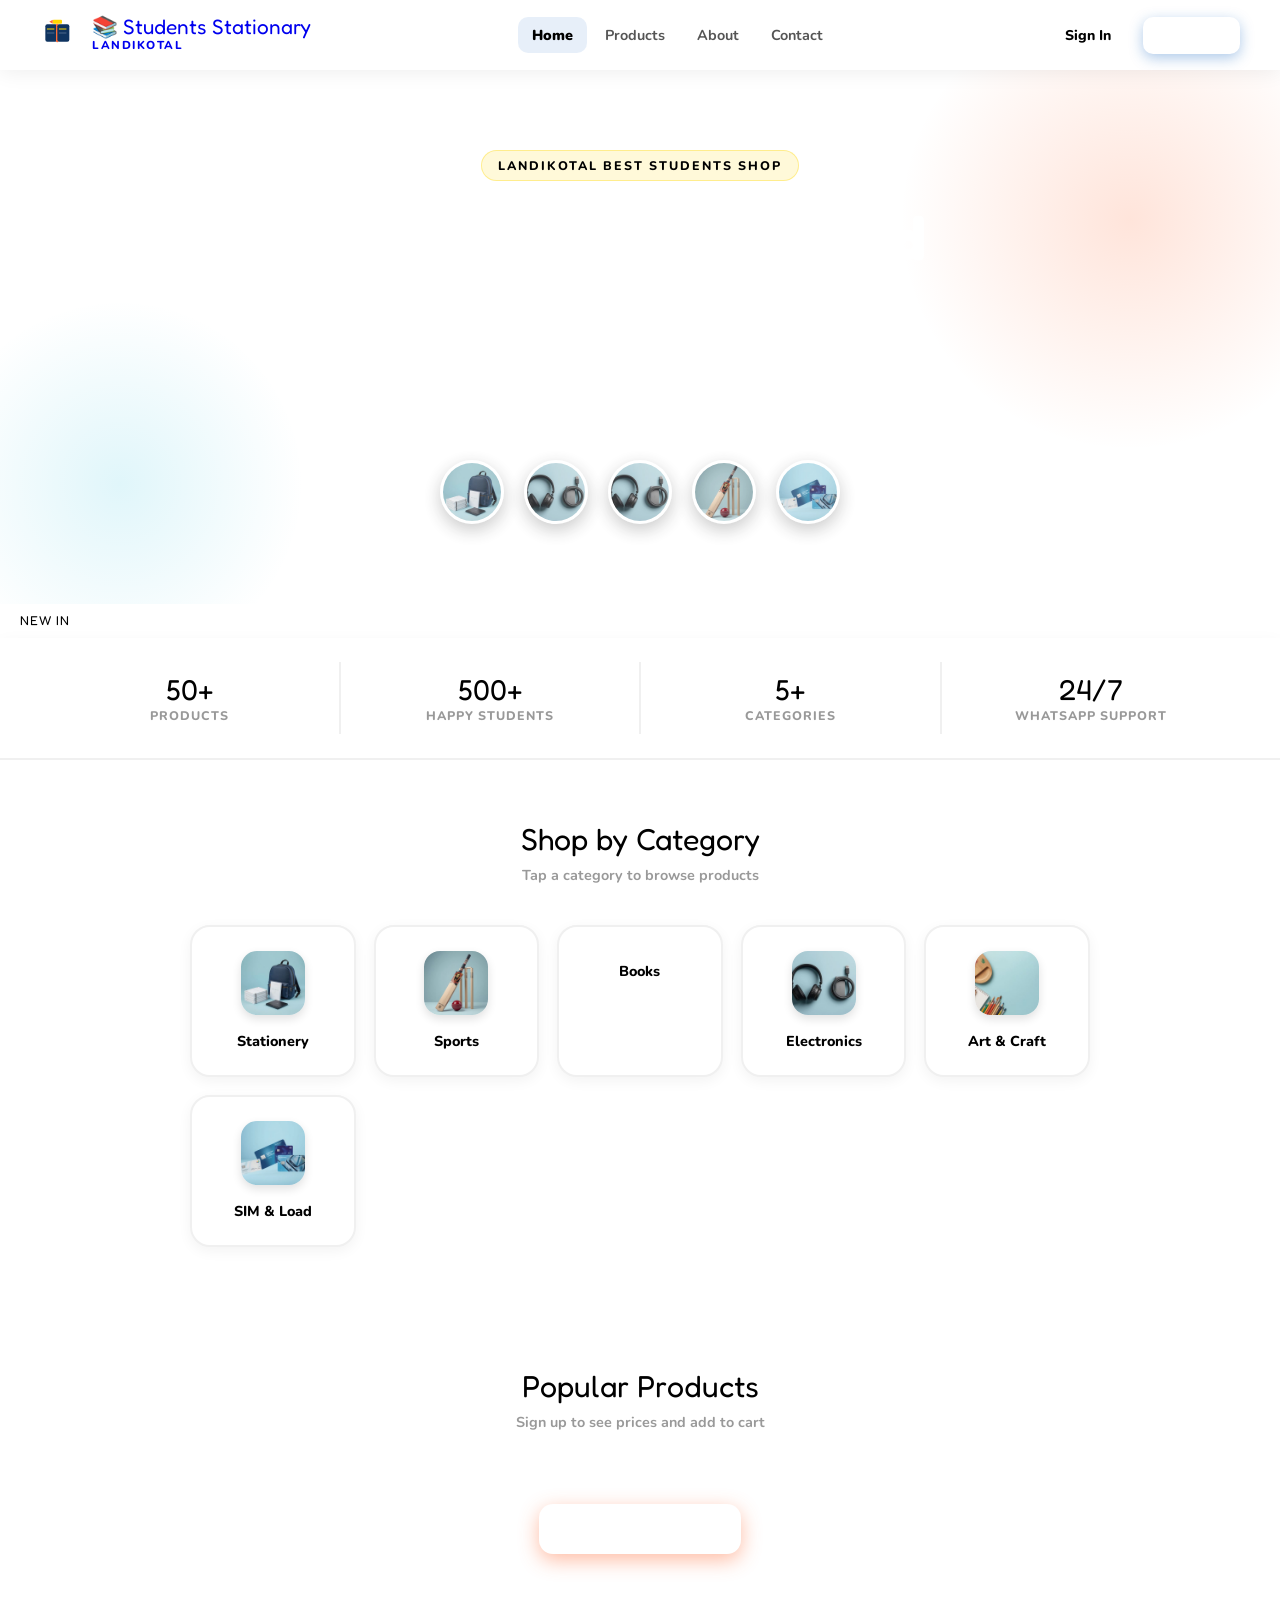
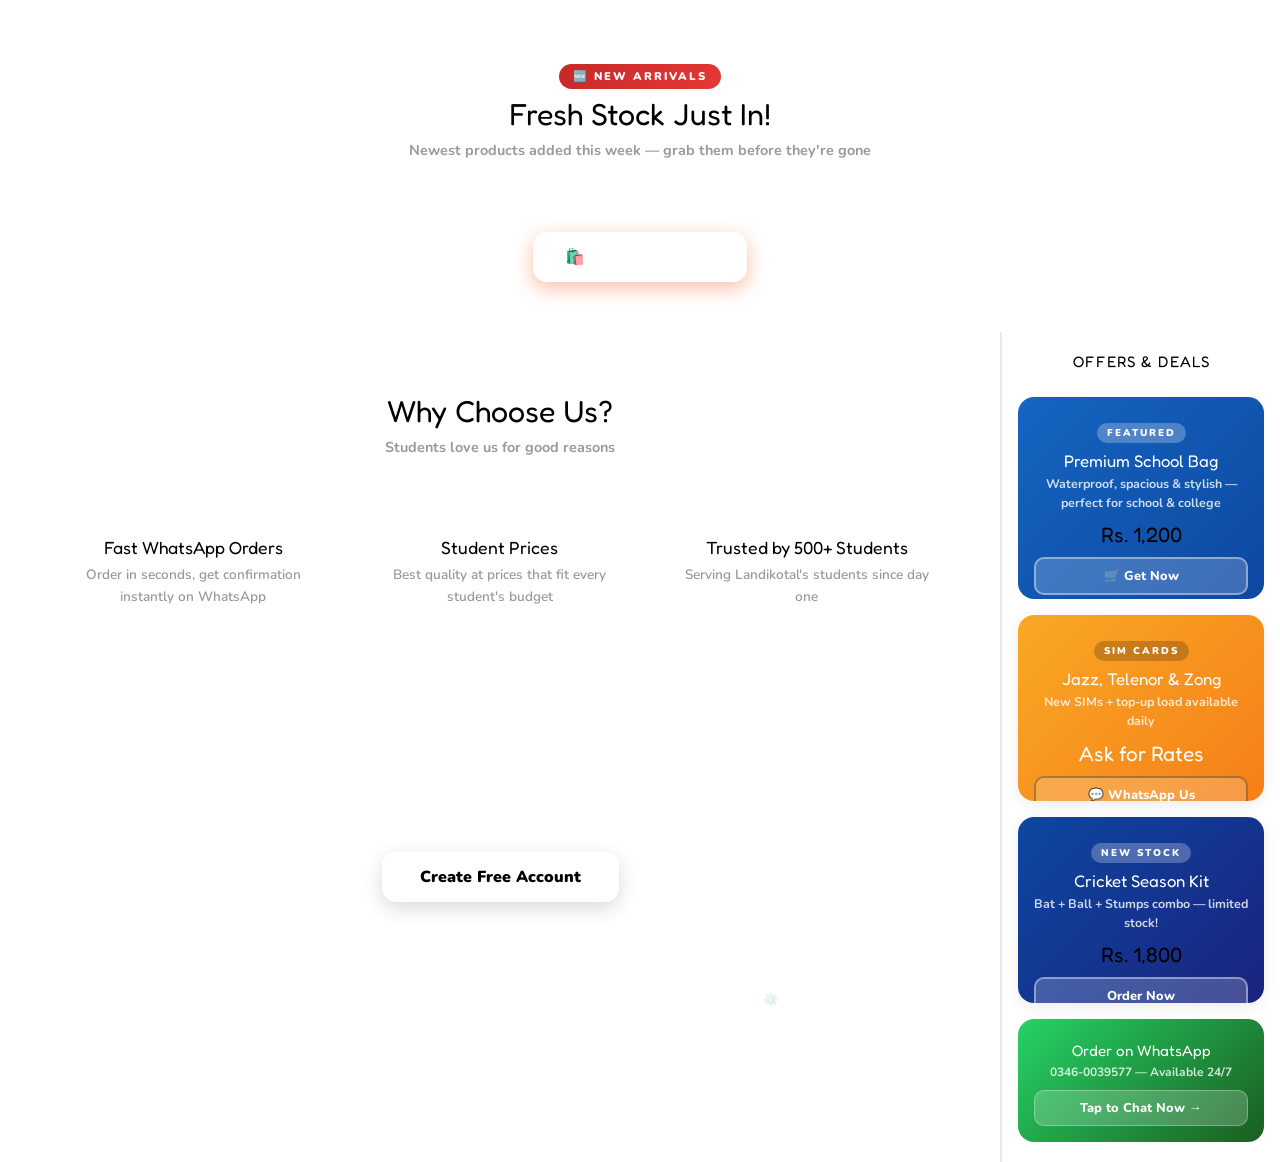
==== index.html @ 64345b77 "Rename students  stationery shop.html to index.html" ====
<!DOCTYPE html>
<html lang="en">
<head>
<meta charset="UTF-8">
<meta name="viewport" content="width=device-width, initial-scale=1.0">
<title>Students Stationary Shop – Panel</title>
<link href="https://fonts.googleapis.com/css2?family=Fredoka+One&family=Nunito:wght@400;600;700;800;900&display=swap" rel="stylesheet">
<link rel="stylesheet" href="style.css">
</head>
     <script src="script.js"></script>
<body>

<!-- ══════════════════════════════════════
     LANDING PAGE (multi-page)
══════════════════════════════════════ -->
<div class="landing-page active" id="landingPage">

  <!-- ── Shared Navbar ── -->
  <nav class="landing-nav">
    <a class="nav-logo" href="#" onclick="showLandingPage('lp-home')">
      <svg viewBox="0 0 60 60" width="40" height="40" xmlns="http://www.w3.org/2000/svg">
        <rect x="8" y="14" width="18" height="26" rx="3" fill="#0F3460"/>
        <rect x="24" y="13" width="4" height="28" rx="2" fill="#FF6B35"/>
        <rect x="26" y="14" width="18" height="26" rx="3" fill="#0F3460"/>
        <line x1="11" y1="21" x2="21" y2="21" stroke="#FFD700" stroke-width="1.5" stroke-linecap="round"/>
        <line x1="11" y1="27" x2="21" y2="27" stroke="rgba(255,255,255,0.4)" stroke-width="1" stroke-linecap="round"/>
        <line x1="29" y1="21" x2="39" y2="21" stroke="#FFD700" stroke-width="1.5" stroke-linecap="round"/>
        <line x1="29" y1="27" x2="39" y2="27" stroke="rgba(255,255,255,0.4)" stroke-width="1" stroke-linecap="round"/>
        <rect x="19" y="7" width="14" height="6" rx="1.5" fill="#FFD700"/>
        <polygon points="19,7 19,13 14,10" fill="#FF6B35"/>
      </svg>
      <div>
        <div class="logo-text">📚 Students Stationary</div>
        <div class="logo-sub">Landikotal</div>
      </div>
    </a>

    <!-- Hamburger (mobile) -->
    <button class="lp-hamburger" id="lpHamburger" onclick="toggleLpMenu()" aria-label="Menu">
      <span></span><span></span><span></span>
    </button>

    <div class="lp-nav-center" id="lpNavCenter">
      <button class="lp-nav-link active" id="lnk-lp-home"    onclick="showLandingPage('lp-home')"> Home</button>
      <button class="lp-nav-link"         id="lnk-lp-shop"    onclick="showLandingPage('lp-shop')"> Products</button>
      <button class="lp-nav-link"         id="lnk-lp-about"   onclick="showLandingPage('lp-about')"> About</button>
      <button class="lp-nav-link"         id="lnk-lp-contact" onclick="showLandingPage('lp-contact')"> Contact</button>
    </div>

    <div class="landing-nav-right">
      <button class="nav-btn-login"  onclick="openAuthModal('login')"> Sign In</button>
      <button class="nav-btn-signup" onclick="openAuthModal('register')"> Sign Up</button>
    </div>
  </nav>

  <!-- ══════════════════════════════
       PAGE: HOME
  ══════════════════════════════ -->
  <div class="lp-page active" id="lp-home">

    <!-- Hero -->
    <section class="hero">
      <div class="hero-badge"> Landikotal Best Students Shop</div>
      <h1>Everything You Need<br>for <span>School & College</span></h1>
      <p>From stationery to electronics, sports gear to SIM cards — get it all via WhatsApp. Quality products at student-friendly prices!</p>
      <div class="hero-emojis">
        <span><img class="hero-cat-img" src="[data-uri]" alt="Stationery"></span><span><img class="hero-cat-img" src="[data-uri]" alt="Electronics"></span><span><img class="hero-cat-img" src="[data-uri]" alt="Electronics"></span><span><img class="hero-cat-img" src="[data-uri]" alt="Sports"></span><span><img class="hero-cat-img" src="[data-uri]" alt="SIM & Load"></span>
      </div>
    </section>

    <!-- New Arrivals Ticker -->
    <div class="new-arrivals-strip">
      <div class="na-label"> NEW IN</div>
      <div class="na-ticker" id="naTicker">
        <span> <strong>School Bag — Premium</strong> &nbsp;★ Just Arrived!</span>
        <span> <strong>JBL-Style Handsfree</strong> &nbsp;★ Hot Deal!</span>
        <span> <strong>Geometry Box Set</strong> &nbsp;★ Back to School!</span>
        <span> <strong>Fast Charger 33W</strong> &nbsp;★ Limited Stock!</span>
        <span> <strong>Cricket Kit Bundle</strong> &nbsp;★ New Season!</span>
        <span> <strong>Notebook Pack (12)</strong> &nbsp;★ Special Price!</span>
        <!-- duplicate for seamless loop -->
        <span> <strong>School Bag — Premium</strong> &nbsp;★ Just Arrived!</span>
        <span> <strong>JBL-Style Handsfree</strong> &nbsp;★ Hot Deal!</span>
        <span> <strong>Geometry Box Set</strong> &nbsp;★ Back to School!</span>
        <span> <strong>Fast Charger 33W</strong> &nbsp;★ Limited Stock!</span>
        <span> <strong>Cricket Kit Bundle</strong> &nbsp;★ New Season!</span>
        <span> <strong>Notebook Pack (12)</strong> &nbsp;★ Special Price!</span>
      </div>
    </div>

    <!-- Stats Strip -->
    <div class="stats-strip">
      <div class="strip-item"><div class="strip-num">50+</div><div class="strip-label">Products</div></div>
      <div class="strip-item"><div class="strip-num">500+</div><div class="strip-label">Happy Students</div></div>
      <div class="strip-item"><div class="strip-num">5+</div><div class="strip-label">Categories</div></div>
      <div class="strip-item"><div class="strip-num">24/7</div><div class="strip-label">WhatsApp Support</div></div>
    </div>

    <!-- Categories -->
    <section class="landing-section" style="background:white;">
      <div class="landing-section-title"> Shop by Category</div>
      <div class="landing-section-sub">Tap a category to browse products</div>
      <div class="cat-grid">
        <div class="cat-card" onclick="showLandingPage('lp-shop')"><img class="cat-img" src="[data-uri]" alt="Stationery"><div class="cat-name">Stationery</div></div>
        <div class="cat-card" onclick="showLandingPage('lp-shop')"><img class="cat-img" src="[data-uri]" alt="Sports"><div class="cat-name">Sports</div></div>
        <div class="cat-card" onclick="showLandingPage('lp-shop')"><div class="cat-emoji"></div><div class="cat-name">Books</div></div>
        <div class="cat-card" onclick="showLandingPage('lp-shop')"><img class="cat-img" src="[data-uri]" alt="Electronics"><div class="cat-name">Electronics</div></div>
        <div class="cat-card" onclick="showLandingPage('lp-shop')"><img class="cat-img" src="[data-uri]" alt="Art & Craft"><div class="cat-name">Art & Craft</div></div>
        <div class="cat-card" onclick="showLandingPage('lp-shop')"><img class="cat-img" src="[data-uri]" alt="SIM & Load"><div class="cat-name">SIM & Load</div></div>
      </div>
    </section>

    <!-- Featured Products Preview -->
    <section class="featured-section" style="padding-top:60px;">
      <div class="landing-section-title"> Popular Products</div>
      <div class="landing-section-sub">Sign up to see prices and add to cart</div>
      <div class="landing-product-grid" id="landingFeatured"></div>
      <div style="text-align:center;margin-top:32px;">
        <button class="hero-btn-primary" onclick="showLandingPage('lp-shop')"> View All Products</button>
      </div>
    </section>

    <!-- NEW PRODUCTS SECTION -->
    <section class="landing-section" style="background:var(--light);padding-top:50px;padding-bottom:50px;">
      <div style="display:flex;align-items:center;justify-content:center;gap:14px;margin-bottom:6px;">
        <div style="background:linear-gradient(135deg,#C62828,#E53935);color:white;font-size:0.7rem;font-weight:900;padding:5px 14px;border-radius:50px;letter-spacing:2px;text-transform:uppercase;">🆕 NEW ARRIVALS</div>
      </div>
      <div class="landing-section-title">Fresh Stock Just In! </div>
      <div class="landing-section-sub">Newest products added this week — grab them before they're gone</div>
      <div class="landing-product-grid" id="newArrivalsGrid" style="max-width:960px;margin:0 auto;"></div>
      <div style="text-align:center;margin-top:32px;">
        <button class="hero-btn-primary" style="background:linear-gradient(135deg,var(--royal),#0D47A1);" onclick="showLandingPage('lp-shop')">🛍️ See All Products</button>
      </div>
    </section>

    <!-- Why Us -->
    <div class="home-layout">
      <div class="home-main">
    <section class="landing-section" style="background:white;">
      <div class="landing-section-title"> Why Choose Us?</div>
      <div class="landing-section-sub">Students love us for good reasons</div>
      <div style="display:grid;grid-template-columns:repeat(auto-fit,minmax(220px,1fr));gap:20px;max-width:900px;margin:0 auto;">
        <div class="why-card"><div class="why-icon"></div><div class="why-title">Fast WhatsApp Orders</div><div class="why-text">Order in seconds, get confirmation instantly on WhatsApp</div></div>
        <div class="why-card"><div class="why-icon"></div><div class="why-title">Student Prices</div><div class="why-text">Best quality at prices that fit every student's budget</div></div>
        <div class="why-card"><div class="why-icon"></div><div class="why-title">Trusted by 500+ Students</div><div class="why-text">Serving Landikotal's students since day one</div></div>
      </div>
    </section>

    <!-- CTA -->
    <div class="cta-banner">
      <h2>Ready to Start Shopping? </h2>
      <p>Create your free account and browse hundreds of student essentials</p>
      <button class="cta-btn" onclick="openAuthModal('register')"> Create Free Account</button>
    </div>

    <!-- Footer -->
    <footer class="landing-footer">
      <strong> Students Stationary Shop</strong> — Landikotal &nbsp;|&nbsp;
      <a href="https://wa.me/923460039577" target="_blank" style="color:var(--teal);text-decoration:none;"> 0346-0039577</a> &nbsp;|&nbsp;
      © 2025 All Rights Reserved &nbsp;|&nbsp;
      <a onclick="showAdminLogin()" style="color:rgba(255,255,255,0.18);font-size:0.78rem;cursor:pointer;text-decoration:none;" title="Admin Portal">⚙️ Admin</a>
    </footer>
      </div><!-- /home-main -->

      <!-- ══ ADVERTISEMENT SIDEBAR ══ -->
      <aside class="ad-sidebar">
        <div class="ad-sidebar-title"> Offers & Deals</div>

        <!-- Sliding Ad Banner -->
        <div class="ad-slider" id="adSlider">
          <div class="ad-slides" id="adSlides">
            <div class="ad-slide">
              <div class="ad-card-inner" style="background:linear-gradient(135deg,#1565C0,#0D47A1);">
                <div class="ad-emoji"></div>
                <div class="ad-tag"> Featured</div>
                <div class="ad-title">Premium School Bag</div>
                <div class="ad-desc">Waterproof, spacious & stylish — perfect for school & college</div>
                <div class="ad-price">Rs. 1,200</div>
                <button class="ad-btn" onclick="openAuthModal('register')">🛒 Get Now</button>
              </div>
            </div>
            <div class="ad-slide">
              <div class="ad-card-inner" style="background:linear-gradient(135deg,#00897B,#004D40);">
                <div class="ad-emoji"></div>
                <div class="ad-tag"> Hot Deal</div>
                <div class="ad-title">Bass Handsfree</div>
                <div class="ad-desc">Crystal clear audio with deep bass — for calls, music & classes</div>
                <div class="ad-price">Rs. 450</div>
                <button class="ad-btn" onclick="openAuthModal('register')">🛒 Get Now</button>
              </div>
            </div>
            <div class="ad-slide">
              <div class="ad-card-inner" style="background:linear-gradient(135deg,#C62828,#8B1A1A);">
                <div class="ad-emoji"></div>
                <div class="ad-tag"> Flash Sale</div>
                <div class="ad-title">Fast Charger 33W</div>
                <div class="ad-desc">Charge your phone from 0 to 70% in just 30 minutes!</div>
                <div class="ad-price">Rs. 350</div>
                <button class="ad-btn" onclick="openAuthModal('register')">🛒 Get Now</button>
              </div>
            </div>
            <div class="ad-slide">
              <div class="ad-card-inner" style="background:linear-gradient(135deg,#6A1B9A,#4A148C);">
                <div class="ad-emoji"></div>
                <div class="ad-tag"> Back to School</div>
                <div class="ad-title">Notebook Bundle</div>
                <div class="ad-desc">Pack of 12 premium ruled notebooks — best value in Landikotal</div>
                <div class="ad-price">Rs. 280</div>
                <button class="ad-btn" onclick="openAuthModal('register')">🛒 Get Now</button>
              </div>
            </div>
          </div>
          <div class="ad-dots" id="adDots">
            <button class="ad-dot active" onclick="goAdSlide(0)"></button>
            <button class="ad-dot" onclick="goAdSlide(1)"></button>
            <button class="ad-dot" onclick="goAdSlide(2)"></button>
            <button class="ad-dot" onclick="goAdSlide(3)"></button>
          </div>
        </div>

        <!-- Static Mini Ads -->
        <div class="ad-card" onclick="openAuthModal('register')" style="background:linear-gradient(135deg,#F9A825,#F57F17);border-radius:16px;">
          <div class="ad-card-inner">
            <div class="ad-emoji"></div>
            <div class="ad-tag" style="background:rgba(0,0,0,0.2);">SIM CARDS</div>
            <div class="ad-title">Jazz, Telenor & Zong</div>
            <div class="ad-desc">New SIMs + top-up load available daily</div>
            <div class="ad-price" style="color:white;">Ask for Rates</div>
            <button class="ad-btn" style="border-color:rgba(0,0,0,0.3);">💬 WhatsApp Us</button>
          </div>
        </div>

        <div class="ad-card" onclick="openAuthModal('register')" style="background:linear-gradient(135deg,#0D47A1,#1A237E);border-radius:16px;">
          <div class="ad-card-inner">
            <div class="ad-emoji"></div>
            <div class="ad-tag">NEW STOCK</div>
            <div class="ad-title">Cricket Season Kit</div>
            <div class="ad-desc">Bat + Ball + Stumps combo — limited stock!</div>
            <div class="ad-price">Rs. 1,800</div>
            <button class="ad-btn"> Order Now</button>
          </div>
        </div>

        <!-- WhatsApp CTA -->
        <div style="background:linear-gradient(135deg,#25D366,#1B5E20);border-radius:16px;padding:16px;text-align:center;cursor:pointer;" onclick="window.open('https://wa.me/923460039577','_blank')">
          <div style="font-size:2rem;margin-bottom:6px;"></div>
          <div style="font-family:'Fredoka One',cursive;font-size:0.95rem;color:white;margin-bottom:4px;">Order on WhatsApp</div>
          <div style="font-size:0.75rem;color:rgba(255,255,255,0.8);font-weight:700;margin-bottom:10px;">0346-0039577 — Available 24/7</div>
          <div style="background:rgba(255,255,255,0.2);border-radius:10px;padding:8px;font-weight:800;font-size:0.8rem;color:white;border:1px solid rgba(255,255,255,0.3);">Tap to Chat Now →</div>
        </div>
      </aside>
    </div><!-- /home-layout -->
  </div><!-- /lp-home -->


  <!-- ══════════════════════════════
       PAGE: PRODUCTS / SHOP
  ══════════════════════════════ -->
  <div class="lp-page" id="lp-shop">
    <!-- Page Hero -->
    <div class="lp-page-hero">
      <div class="lp-page-hero-inner">
        <h1>🛍️ Our Products</h1>
        <p>Browse our full collection — sign up to add items to your cart</p>
      </div>
    </div>

    <section class="landing-section" style="background:var(--light);">
      <!-- Filter Tabs -->
      <div style="display:flex;gap:10px;flex-wrap:wrap;justify-content:center;margin-bottom:32px;">
        <button class="lp-filter-btn active" onclick="lpFilterProducts('all',this)">All</button>
        <button class="lp-filter-btn" onclick="lpFilterProducts('Stationery',this)"> Stationery</button>
        <button class="lp-filter-btn" onclick="lpFilterProducts('Sports',this)"> Sports</button>
        <button class="lp-filter-btn" onclick="lpFilterProducts('Books',this)"> Books</button>
        <button class="lp-filter-btn" onclick="lpFilterProducts('Electronics',this)"> Electronics</button>
        <button class="lp-filter-btn" onclick="lpFilterProducts('Art & Craft',this)"> Art & Craft</button>
        <button class="lp-filter-btn" onclick="lpFilterProducts('SIM & Load',this)"> SIM & Load</button>
      </div>
      <!-- Search -->
      <div style="max-width:400px;margin:0 auto 32px;display:flex;align-items:center;gap:10px;background:white;border-radius:14px;padding:10px 18px;border:2px solid #e8e8e8;">
        <span style="font-size:1.1rem;"></span>
        <input type="text" placeholder="Search products…" oninput="lpSearchProducts(this.value)"
          style="border:none;background:none;outline:none;font-family:'Nunito',sans-serif;font-size:0.92rem;width:100%;color:var(--secondary);">
      </div>
      <div class="landing-product-grid" id="lpShopGrid"></div>
    </section>

    <footer class="landing-footer">
      <strong> Students Stationery Shop</strong> — Landikotal &nbsp;|&nbsp;
      <a href="https://wa.me/923460039577" target="_blank" style="color:var(--teal);text-decoration:none;"> 0346-0039577</a> &nbsp;|&nbsp;
      © 2025 All Rights Reserved
    </footer>
  </div><!-- /lp-shop -->


  <!-- ══════════════════════════════
       PAGE: ABOUT
  ══════════════════════════════ -->
  <div class="lp-page" id="lp-about">
    <div class="lp-page-hero">
      <div class="lp-page-hero-inner">
        <h1>👤 About Us</h1>
        <p>The story behind Students Stationary Shop</p>
      </div>
    </div>

    <section class="landing-section" style="background:white;">
      <div style="max-width:820px;margin:0 auto;">

        <!-- Owner card -->
        <div style="display:flex;align-items:center;gap:28px;background:linear-gradient(135deg,var(--secondary),var(--blue));border-radius:24px;padding:36px;margin-bottom:40px;flex-wrap:wrap;">
          <div style="width:90px;height:90px;border-radius:50%;background:linear-gradient(135deg,var(--primary),var(--accent));display:flex;align-items:center;justify-content:center;font-size:2.6rem;flex-shrink:0;border:4px solid rgba(255,255,255,0.2);">👨‍💼</div>
          <div>
            <div style="font-family:'Fredoka One',cursive;font-size:1.7rem;color:white;margin-bottom:4px;">Saliman</div>
            <div style="color:var(--primary);font-weight:800;font-size:0.88rem;letter-spacing:1px;text-transform:uppercase;margin-bottom:8px;">Owner & Founder</div>
            <div style="color:rgba(255,255,255,0.7);font-size:0.9rem;font-weight:600;line-height:1.7;">
               Landikotal, KPK &nbsp;|&nbsp;  0346-0039577 &nbsp;|&nbsp;  WhatsApp Available
            </div>
          </div>
        </div>

        <!-- Story -->
        <div style="margin-bottom:36px;">
          <div class="landing-section-title" style="text-align:left;margin-bottom:12px;"> Our Story</div>
          <p style="color:#666;font-size:0.95rem;font-weight:600;line-height:1.8;margin-bottom:14px;">
            Students Stationary Shop was started with one simple goal: <strong style="color:var(--secondary);">to make quality supplies affordable and accessible for every student in Landikotal.</strong>
          </p>
          <p style="color:#666;font-size:0.95rem;font-weight:600;line-height:1.8;">
            We know how hard it can be to find good stationery, chargers, handsfree, sports gear, or SIM cards locally. So we built a shop that brings everything under one roof — and delivers orders straight through WhatsApp so you never have to wait long.
          </p>
        </div>

        <!-- Values -->
        <div class="landing-section-title" style="text-align:left;margin-bottom:20px;"> Our Values</div>
        <div style="display:grid;grid-template-columns:repeat(auto-fit,minmax(200px,1fr));gap:16px;margin-bottom:40px;">
          <div class="why-card"><div class="why-icon"></div><div class="why-title">Honesty</div><div class="why-text">We price fairly and never hide fees or charges</div></div>
          <div class="why-card"><div class="why-icon"></div><div class="why-title">Quality</div><div class="why-text">Only products we'd use ourselves make it to the shelf</div></div>
          <div class="why-card"><div class="why-icon"></div><div class="why-title">Speed</div><div class="why-text">Fast confirmation and quick delivery via WhatsApp</div></div>
          <div class="why-card"><div class="why-icon"></div><div class="why-title">Community</div><div class="why-text">Supporting students of Landikotal is our mission</div></div>
        </div>

        <!-- Timeline -->
        <div class="landing-section-title" style="text-align:left;margin-bottom:20px;"> Milestones</div>
        <div class="timeline">
          <div class="tl-item"><div class="tl-dot"></div><div class="tl-body"><div class="tl-year">2022</div><div class="tl-text">Shop founded — started with basic stationery items</div></div></div>
          <div class="tl-item"><div class="tl-dot"></div><div class="tl-body"><div class="tl-year">2023</div><div class="tl-text">Expanded into electronics, handsfree & chargers</div></div></div>
          <div class="tl-item"><div class="tl-dot"></div><div class="tl-body"><div class="tl-year">2024</div><div class="tl-text">Launched WhatsApp ordering system — 300+ orders</div></div></div>
          <div class="tl-item"><div class="tl-dot" style="background:var(--primary);"></div><div class="tl-body"><div class="tl-year">2025</div><div class="tl-text">Online shop panel launched — 500+ happy students! 🎉</div></div></div>
        </div>

        <div style="text-align:center;margin-top:40px;">
          <button class="hero-btn-primary" onclick="showLandingPage('lp-contact')">📞 Get in Touch</button>
        </div>
      </div>
    </section>

    <footer class="landing-footer">
      <strong> Students Stationary Shop</strong> — Landikotal &nbsp;|&nbsp;
      <a href="https://wa.me/923460039577" target="_blank" style="color:var(--teal);text-decoration:none;"> 0346-0039577</a> &nbsp;|&nbsp;
      © 2025 All Rights Reserved
    </footer>
  </div><!-- /lp-about -->


  <!-- ══════════════════════════════
       PAGE: CONTACT
  ══════════════════════════════ -->
  <div class="lp-page" id="lp-contact">
    <div class="lp-page-hero">
      <div class="lp-page-hero-inner">
        <h1>📞 Contact Us</h1>
        <p>We're just a WhatsApp message away — always happy to help!</p>
      </div>
    </div>

    <section class="landing-section" style="background:var(--light);">
      <div style="max-width:820px;margin:0 auto;">

        <!-- Contact cards -->
        <div style="display:grid;grid-template-columns:repeat(auto-fit,minmax(220px,1fr));gap:18px;margin-bottom:40px;">
          <a href="https://wa.me/923460039577" target="_blank" class="contact-card" style="background:linear-gradient(135deg,#25D366,#128C7E);">
            <div class="cc-icon">💬</div>
            <div class="cc-title">WhatsApp</div>
            <div class="cc-val">0346-0039577</div>
            <div class="cc-hint">Tap to chat now →</div>
          </a>
          <a href="tel:+923460039577" class="contact-card" style="background:linear-gradient(135deg,var(--blue),var(--secondary));">
            <div class="cc-icon">📞</div>
            <div class="cc-title">Call Us</div>
            <div class="cc-val">0346-0039577</div>
            <div class="cc-hint">Available daily →</div>
          </a>
          <a href="mailto:studentsstationaryshop@gmail.com" class="contact-card" style="background:linear-gradient(135deg,var(--primary),#e85d04);">
            <div class="cc-icon">✉️</div>
            <div class="cc-title">Email</div>
            <div class="cc-val" style="font-size:0.72rem;">studentsstationaryshop<br>@gmail.com</div>
            <div class="cc-hint">We reply within 24h →</div>
          </a>
          <div class="contact-card" style="background:linear-gradient(135deg,var(--teal),#0077b6);cursor:default;">
            <div class="cc-icon">📍</div>
            <div class="cc-title">Location</div>
            <div class="cc-val">Landikotal, KPK</div>
            <div class="cc-hint">Pakistan</div>
          </div>
        </div>

        <!-- Message form -->
        <div style="background:white;border-radius:24px;padding:36px;box-shadow:0 6px 24px rgba(0,0,0,0.06);">
          <div class="landing-section-title" style="text-align:left;margin-bottom:6px;">✉️ Send a Message</div>
          <p style="color:#999;font-weight:700;font-size:0.88rem;margin-bottom:24px;">Fill the form — we'll reply on WhatsApp</p>
          <div style="display:grid;grid-template-columns:1fr 1fr;gap:16px;" class="contact-form-grid">
            <div class="form-group" style="margin-bottom:0;"><label style="color:var(--secondary);">Your Name</label><input type="text" id="pubMsgName" class="pub-msg-input" placeholder="Ali Khan" style="border:2px solid #e8e8e8;border-radius:12px;padding:12px 16px;width:100%;font-family:'Nunito',sans-serif;font-size:0.92rem;outline:none;transition:border-color .2s;color:var(--secondary);background:var(--light);" onfocus="this.style.borderColor='var(--primary)'" onblur="this.style.borderColor='#e8e8e8'"></div>
            <div class="form-group" style="margin-bottom:0;"><label style="color:var(--secondary);">Phone Number</label><input type="tel" id="pubMsgPhone" class="pub-msg-input" placeholder="03XX-XXXXXXX" style="border:2px solid #e8e8e8;border-radius:12px;padding:12px 16px;width:100%;font-family:'Nunito',sans-serif;font-size:0.92rem;outline:none;transition:border-color .2s;color:var(--secondary);background:var(--light);" onfocus="this.style.borderColor='var(--primary)'" onblur="this.style.borderColor='#e8e8e8'"></div>
          </div>
          <div class="form-group" style="margin-top:16px;"><label style="color:var(--secondary);">Subject</label><input type="text" id="pubMsgSubject" class="pub-msg-input" placeholder="What do you need?" style="border:2px solid #e8e8e8;border-radius:12px;padding:12px 16px;width:100%;font-family:'Nunito',sans-serif;font-size:0.92rem;outline:none;transition:border-color .2s;color:var(--secondary);background:var(--light);" onfocus="this.style.borderColor='var(--primary)'" onblur="this.style.borderColor='#e8e8e8'"></div>
          <div class="form-group" style="margin-top:16px;"><label style="color:var(--secondary);">Message</label><textarea id="pubMsgBody" class="pub-msg-input" placeholder="Type your message here…" rows="4" style="border:2px solid #e8e8e8;border-radius:12px;padding:12px 16px;width:100%;font-family:'Nunito',sans-serif;font-size:0.92rem;outline:none;resize:vertical;transition:border-color .2s;color:var(--secondary);background:var(--light);" onfocus="this.style.borderColor='var(--primary)'" onblur="this.style.borderColor='#e8e8e8'"></textarea></div>
          <button class="hero-btn-primary" style="margin-top:8px;width:100%;padding:14px;" onclick="sendPublicMessage()">🚀 Send via WhatsApp</button>
        </div>

        <!-- Map placeholder / directions -->
        <div style="margin-top:32px;background:white;border-radius:24px;padding:32px;box-shadow:0 6px 24px rgba(0,0,0,0.06);text-align:center;">
          <div style="font-size:3rem;margin-bottom:12px;">📍</div>
          <div style="font-family:'Fredoka One',cursive;font-size:1.2rem;color:var(--secondary);margin-bottom:6px;">Find Us in Landikotal</div>
          <div style="color:#999;font-size:0.9rem;font-weight:600;margin-bottom:20px;">Landikotal Bazaar, KPK, Pakistan</div>
          <a href="https://wa.me/923460039577?text=Hi%2C%20I%20need%20directions%20to%20your%20shop" target="_blank">
            <button class="hero-btn-primary">💬 Ask for Directions on WhatsApp</button>
          </a>
        </div>

      </div>
    </section>

    <footer class="landing-footer">
      <strong>📚 Students Stationary Shop</strong> — Landikotal &nbsp;|&nbsp;
      <a href="https://wa.me/923460039577" target="_blank" style="color:var(--teal);text-decoration:none;">💬 0346-0039577</a> &nbsp;|&nbsp;
      © 2025 All Rights Reserved &nbsp;|&nbsp;
      <a onclick="showAdminLogin()" style="color:rgba(255,255,255,0.18);font-size:0.78rem;cursor:pointer;text-decoration:none;" title="Admin Portal">⚙️ Admin</a>
    </footer>
  </div><!-- /lp-contact -->

</div><!-- /landingPage -->

<!-- ══════════════════════════════════════
     AUTH MODAL (Sign In / Sign Up)
══════════════════════════════════════ -->
<div class="auth-modal-overlay" id="authModalOverlay" onclick="closeAuthModalOutside(event)">
  <div class="auth-modal">
    <button class="auth-modal-close" onclick="closeAuthModal()">✕</button>

    <!-- Login Panel -->
    <div id="authLoginPanel">
      <div class="auth-logo">
        <span class="shop-name">STUDENTS STATIONARY</span>
        <span class="shop-sub">Landikotal</span>
      </div>
      <h2 class="auth-title">Welcome Back! 👋</h2>
      <p class="auth-subtitle">Sign in to your account</p>
      <div class="error-msg" id="loginError">❌ Wrong username or password!</div>
      <div class="form-group">
        <label>Username</label>
        <input type="text" id="loginUser" placeholder="Enter your username">
      </div>
      <div class="form-group">
        <label>Password</label>
        <div class="pw-wrap">
          <input type="password" id="loginPass" placeholder="Enter your password">
          <button type="button" class="pw-toggle" aria-label="Show password" onclick="togglePasswordVisibility('loginPass', this)">
            <svg class="icon-eye-open" viewBox="0 0 24 24" fill="none" stroke="currentColor" stroke-width="2" stroke-linecap="round" stroke-linejoin="round"><path d="M1 12s4-7 11-7 11 7 11 7-4 7-11 7-11-7-11-7Z"/><circle cx="12" cy="12" r="3"/></svg>
            <svg class="icon-eye-closed" viewBox="0 0 24 24" fill="none" stroke="currentColor" stroke-width="2" stroke-linecap="round" stroke-linejoin="round"><path d="M17.94 17.94A10.94 10.94 0 0 1 12 19c-7 0-11-7-11-7a21.78 21.78 0 0 1 5.17-6.06M9.9 4.24A10.94 10.94 0 0 1 12 4c7 0 11 7 11 7a21.83 21.83 0 0 1-3.22 4.36"/><path d="M14.12 14.12A3 3 0 1 1 9.88 9.88"/><line x1="1" y1="1" x2="23" y2="23"/></svg>
          </button>
        </div>
      </div>
      <div class="forgot-link-row"><a onclick="openForgotPassword()">Forgot password?</a></div>
      <button class="btn-auth" onclick="doLogin()">🚀 Login</button>
      <div class="auth-switch">
        Don't have an account? <a onclick="switchAuthPanel('register')">Register here</a>
      </div>
    </div>

    <!-- Register Panel -->
    <div id="authRegisterPanel" style="display:none;">
      <div class="auth-logo">
        <span class="shop-name">STUDENTS STATIONARY</span>
        <span class="shop-sub">Create Your Account</span>
      </div>
      <h2 class="auth-title">Join Us! 🎉</h2>
      <p class="auth-subtitle">Create your customer account</p>
      <div style="text-align:center;margin-bottom:16px;">
        <span style="display:inline-block;background:rgba(0,180,216,0.18);color:#00ACC1;border:1px solid rgba(0,180,216,0.35);border-radius:20px;padding:5px 16px;font-size:0.8rem;font-weight:800;letter-spacing:0.5px;">👤 CUSTOMER ACCOUNT</span>
      </div>
      <div class="error-msg" id="regError">❌ Please fill all fields!</div>
      <div class="form-group">
        <label>Full Name</label>
        <input type="text" id="regName" placeholder="Ali Khan">
      </div>
      <div class="form-group">
        <label>Username</label>
        <input type="text" id="regUsername" placeholder="Choose a username">
      </div>
      <div class="form-group">
        <label>Phone Number</label>
        <input type="tel" id="regPhone" placeholder="03XX-XXXXXXX">
      </div>
      <div class="form-group">
        <label>Password</label>
        <div class="pw-wrap">
          <input type="password" id="regPass" placeholder="Create a password">
          <button type="button" class="pw-toggle" aria-label="Show password" onclick="togglePasswordVisibility('regPass', this)">
            <svg class="icon-eye-open" viewBox="0 0 24 24" fill="none" stroke="currentColor" stroke-width="2" stroke-linecap="round" stroke-linejoin="round"><path d="M1 12s4-7 11-7 11 7 11 7-4 7-11 7-11-7-11-7Z"/><circle cx="12" cy="12" r="3"/></svg>
            <svg class="icon-eye-closed" viewBox="0 0 24 24" fill="none" stroke="currentColor" stroke-width="2" stroke-linecap="round" stroke-linejoin="round"><path d="M17.94 17.94A10.94 10.94 0 0 1 12 19c-7 0-11-7-11-7a21.78 21.78 0 0 1 5.17-6.06M9.9 4.24A10.94 10.94 0 0 1 12 4c7 0 11 7 11 7a21.83 21.83 0 0 1-3.22 4.36"/><path d="M14.12 14.12A3 3 0 1 1 9.88 9.88"/><line x1="1" y1="1" x2="23" y2="23"/></svg>
          </button>
        </div>
      </div>
      <button class="btn-auth" onclick="doRegister()">✅ Create Account</button>
      <div class="auth-switch">
        Already have an account? <a onclick="switchAuthPanel('login')">Login here</a>
      </div>
    </div>
  </div>
</div>

<!-- ══════════════════════════════════════
     LOGIN SCREEN (standalone fallback — IDs prefixed to avoid duplicate-ID conflicts with modal)
══════════════════════════════════════ -->
<div class="auth-screen" id="loginScreen">
  <div class="auth-card">
    <div class="auth-logo">
      <svg viewBox="0 0 60 60" width="52" height="52" xmlns="http://www.w3.org/2000/svg">
        <rect x="8" y="14" width="18" height="26" rx="3" fill="#0F3460"/>
        <rect x="24" y="13" width="4" height="28" rx="2" fill="#FF6B35"/>
        <rect x="26" y="14" width="18" height="26" rx="3" fill="#0F3460"/>
        <line x1="11" y1="21" x2="21" y2="21" stroke="#FFD700" stroke-width="1.5" stroke-linecap="round"/>
        <line x1="11" y1="27" x2="21" y2="27" stroke="rgba(255,255,255,0.4)" stroke-width="1" stroke-linecap="round"/>
        <line x1="29" y1="21" x2="39" y2="21" stroke="#FFD700" stroke-width="1.5" stroke-linecap="round"/>
        <line x1="29" y1="27" x2="39" y2="27" stroke="rgba(255,255,255,0.4)" stroke-width="1" stroke-linecap="round"/>
        <rect x="19" y="7" width="14" height="6" rx="1.5" fill="#FFD700"/>
        <polygon points="19,7 19,13 14,10" fill="#FF6B35"/>
      </svg>
      <span class="shop-name">STUDENTS STATIONARY</span>
      <span class="shop-sub">Landikotal</span>
    </div>

    <h2 class="auth-title">Welcome Back! 👋</h2>
    <p class="auth-subtitle">Sign in to your account</p>

    <div class="error-msg" id="sc-loginError">❌ Wrong username or password!</div>

    <div class="form-group">
      <label>Username</label>
      <input type="text" id="sc-loginUser" placeholder="Enter your username">
    </div>
    <div class="form-group">
      <label>Password</label>
      <div class="pw-wrap">
        <input type="password" id="sc-loginPass" placeholder="Enter your password">
        <button type="button" class="pw-toggle" aria-label="Show password" onclick="togglePasswordVisibility('sc-loginPass', this)">
          <svg class="icon-eye-open" viewBox="0 0 24 24" fill="none" stroke="currentColor" stroke-width="2" stroke-linecap="round" stroke-linejoin="round"><path d="M1 12s4-7 11-7 11 7 11 7-4 7-11 7-11-7-11-7Z"/><circle cx="12" cy="12" r="3"/></svg>
          <svg class="icon-eye-closed" viewBox="0 0 24 24" fill="none" stroke="currentColor" stroke-width="2" stroke-linecap="round" stroke-linejoin="round"><path d="M17.94 17.94A10.94 10.94 0 0 1 12 19c-7 0-11-7-11-7a21.78 21.78 0 0 1 5.17-6.06M9.9 4.24A10.94 10.94 0 0 1 12 4c7 0 11 7 11 7a21.83 21.83 0 0 1-3.22 4.36"/><path d="M14.12 14.12A3 3 0 1 1 9.88 9.88"/><line x1="1" y1="1" x2="23" y2="23"/></svg>
        </button>
      </div>
    </div>
    <div class="forgot-link-row"><a onclick="openForgotPassword()">Forgot password?</a></div>
    <button class="btn-auth" onclick="doLoginScreen()">🚀 Login</button>

    <div class="auth-switch">
      Don't have an account? <a onclick="showScreen('registerScreen')">Register here</a>
    </div>
  </div>
</div>

<!-- ══════════════════════════════════════
     REGISTER SCREEN (standalone fallback — IDs prefixed)
══════════════════════════════════════ -->
<div class="auth-screen" id="registerScreen">
  <div class="auth-card">
    <div class="auth-logo">
      <span class="shop-name">STUDENTS STATIONARY</span>
      <span class="shop-sub">Create Your Account</span>
    </div>
    <h2 class="auth-title">Join Us! 🎉</h2>
    <p class="auth-subtitle">Create your customer account</p>
    <div style="text-align:center;margin-bottom:16px;">
      <span style="display:inline-block;background:rgba(0,180,216,0.18);color:#00ACC1;border:1px solid rgba(0,180,216,0.35);border-radius:20px;padding:5px 16px;font-size:0.8rem;font-weight:800;letter-spacing:0.5px;">👤 CUSTOMER ACCOUNT</span>
    </div>
    <div class="error-msg" id="sc-regError">❌ Please fill all fields!</div>
    <div class="form-group">
      <label>Full Name</label>
      <input type="text" id="sc-regName" placeholder="Ali Khan">
    </div>
    <div class="form-group">
      <label>Username</label>
      <input type="text" id="sc-regUsername" placeholder="Choose a username">
    </div>
    <div class="form-group">
      <label>Phone Number</label>
      <input type="tel" id="sc-regPhone" placeholder="03XX-XXXXXXX">
    </div>
    <div class="form-group">
      <label>Password</label>
      <div class="pw-wrap">
        <input type="password" id="sc-regPass" placeholder="Create a password">
        <button type="button" class="pw-toggle" aria-label="Show password" onclick="togglePasswordVisibility('sc-regPass', this)">
          <svg class="icon-eye-open" viewBox="0 0 24 24" fill="none" stroke="currentColor" stroke-width="2" stroke-linecap="round" stroke-linejoin="round"><path d="M1 12s4-7 11-7 11 7 11 7-4 7-11 7-11-7-11-7Z"/><circle cx="12" cy="12" r="3"/></svg>
          <svg class="icon-eye-closed" viewBox="0 0 24 24" fill="none" stroke="currentColor" stroke-width="2" stroke-linecap="round" stroke-linejoin="round"><path d="M17.94 17.94A10.94 10.94 0 0 1 12 19c-7 0-11-7-11-7a21.78 21.78 0 0 1 5.17-6.06M9.9 4.24A10.94 10.94 0 0 1 12 4c7 0 11 7 11 7a21.83 21.83 0 0 1-3.22 4.36"/><path d="M14.12 14.12A3 3 0 1 1 9.88 9.88"/><line x1="1" y1="1" x2="23" y2="23"/></svg>
        </button>
      </div>
    </div>
    <button class="btn-auth" onclick="doRegisterScreen()">✅ Create Account</button>
    <div class="auth-switch">
      Already have an account? <a onclick="showScreen('loginScreen')">Login here</a>
    </div>
  </div>
</div>

<!-- ══════════════════════════════════════
     FORGOT / RESET PASSWORD SCREEN
     A single shared screen used both from the auth modal's
     "Forgot password?" link and the standalone login screen.
══════════════════════════════════════ -->
<div class="auth-screen" id="forgotPasswordScreen">
  <div class="auth-card">
    <div class="auth-logo">
      <span class="shop-name">STUDENTS STATIONARY</span>
      <span class="shop-sub">Account Recovery</span>
    </div>
    <h2 class="auth-title">Reset Your Password 🔐</h2>
    <p class="auth-subtitle" id="fpSubtitle">Enter your username to get started</p>

    <div class="error-msg" id="fpError"></div>
    <div class="success-msg" id="fpSuccess"></div>

    <!-- STEP 1 — request a reset code -->
    <div class="fp-step active" id="fpStep1">
      <div class="form-group">
        <label>Username</label>
        <input type="text" id="fpUsername" placeholder="Enter your username" autocomplete="username">
      </div>
      <button class="btn-auth" id="fpRequestBtn" onclick="fpRequestCode()">📨 Send Reset Code</button>
      <div class="auth-switch">
        Remembered it? <a onclick="showScreen('loginScreen')">Back to login</a>
      </div>
    </div>

    <!-- STEP 2 — verify the code -->
    <div class="fp-step" id="fpStep2">
      <div class="fp-demo-box" id="fpDemoBox">
        🧪 <strong>Demo Mode</strong> — this project has no email server, so your code is shown here instead of being emailed. In a real deployment this box would not exist; the code would only ever arrive in your inbox.<br>
        <span class="fp-demo-code" id="fpDemoCode">000000</span><br>
        Expires in <span id="fpExpiryMins">15</span> minutes.
      </div>
      <div class="form-group">
        <label>6-Digit Verification Code</label>
        <input type="text" id="fpCode" placeholder="••••••" maxlength="6" inputmode="numeric" autocomplete="one-time-code">
      </div>
      <button class="btn-auth" onclick="fpVerifyCode()">✅ Verify Code</button>
      <div class="fp-meta-row">
        <a onclick="fpRequestCode(true)">↻ Resend code</a>
        <span id="fpAttemptsLeft"></span>
      </div>
      <div class="auth-switch">
        Wrong account? <a onclick="fpReset()">← Start over</a>
      </div>
    </div>

    <!-- STEP 3 — set a new password -->
    <div class="fp-step" id="fpStep3">
      <div class="form-group">
        <label>New Password</label>
        <input type="password" id="fpNewPass" placeholder="Create a new password" autocomplete="new-password">
      </div>
      <p class="pw-hint">Must be 6+ characters with at least one uppercase letter and one number.</p>
      <div class="form-group">
        <label>Confirm New Password</label>
        <input type="password" id="fpConfirmPass" placeholder="Re-enter new password" autocomplete="new-password">
      </div>
      <button class="btn-auth" onclick="fpSubmitNewPassword()">🔒 Reset Password</button>
    </div>

    <!-- STEP 4 — done -->
    <div class="fp-step" id="fpStepDone">
      <div style="text-align:center;padding:10px 0 6px;">
        <div style="font-size:3rem;margin-bottom:10px;">✅</div>
        <p style="color:rgba(255,255,255,0.75);font-weight:700;font-size:0.95rem;margin-bottom:26px;">
          If that account exists, its password has been updated and every device has been signed out.<br>You can now log in with your new password.
        </p>
      </div>
      <button class="btn-auth" onclick="showScreen('loginScreen')">🚀 Go to Login</button>
    </div>

  </div>
</div>

<!-- ══════════════════════════════════════
     USER DASHBOARD
══════════════════════════════════════ -->
<div class="dashboard" id="userDashboard">
  <div class="sidebar-overlay" id="userOverlay" onclick="closeSidebar('user')"></div>
  <aside class="sidebar" id="userSidebar">
    <div class="sidebar-logo">
      <span class="s-name">📚 Students Shop</span>
      <span class="s-sub">Customer Panel</span>
    </div>
    <div class="sidebar-user">
      <div class="user-avatar" id="uAvatarSide">A</div>
      <div class="user-info">
        <div class="u-name" id="uNameSide">User</div>
        <span class="u-role user">Customer</span>
      </div>
    </div>
    <nav class="sidebar-nav">
      <div class="nav-section-label">Main Menu</div>
      <button class="nav-item active" onclick="showPage('user','uHome',this)">
        <span class="nav-icon">🏠</span> Dashboard
      </button>
      <button class="nav-item" onclick="showPage('user','uShop',this)">
        <span class="nav-icon">🛍️</span> Shop Products
      </button>
      <button class="nav-item" onclick="showPage('user','uCart',this)">
        <span class="nav-icon">🛒</span> My Cart
        <span class="nav-badge" id="cartBadge">0</span>
      </button>
      <button class="nav-item" onclick="showPage('user','uOrders',this)">
        <span class="nav-icon">📦</span> My Orders
      </button>
      <div class="nav-section-label">Account</div>
      <button class="nav-item" onclick="showPage('user','uProfile',this)">
        <span class="nav-icon">👤</span> My Profile
      </button>
      <button class="nav-item" onclick="showPage('user','uContact',this)">
        <span class="nav-icon">📞</span> Contact Shop
      </button>
    </nav>
    <div class="sidebar-bottom">
      <button class="btn-logout" onclick="logout()">🚪 Logout</button>
    </div>
  </aside>

  <div class="main-content">
    <div class="topbar">
      <div style="display:flex;align-items:center;gap:12px;">
        <button class="mobile-toggle" onclick="openSidebar('user')">☰</button>
        <span class="topbar-title" id="uPageTitle">Dashboard</span>
      </div>
      <div class="topbar-right">
        <!-- Cart Icon in Topbar -->
        <div style="position:relative;cursor:pointer;background:var(--light);border-radius:50%;width:40px;height:40px;display:flex;align-items:center;justify-content:center;font-size:1.15rem;transition:background .2s;" onclick="showPage('user','uCart',document.querySelector('#userDashboard .nav-item:nth-child(4)'))" onmouseover="this.style.background='#ffe8df'" onmouseout="this.style.background='var(--light)'" title="View Cart">
          🛒
          <span id="cartNavBadge" style="display:none;position:absolute;top:2px;right:2px;background:var(--danger);color:white;font-size:0.6rem;font-weight:900;min-width:16px;height:16px;border-radius:50px;display:flex;align-items:center;justify-content:center;padding:0 3px;border:2px solid white;line-height:1;">0</span>
        </div>
        <div class="topbar-notif" onclick="showToast('No new notifications','success')">
          🔔<div class="notif-dot"></div>
        </div>
        <div class="topbar-avatar" id="uAvatarTop">A</div>
      </div>
    </div>

    <!-- HOME -->
    <div class="page-view active" id="uHome">
      <div class="welcome-banner">
        <div class="wb-text">
          <h2 id="wbGreeting">Welcome back! 👋</h2>
          <p>Browse our latest products and place your order today!</p>
        </div>
        <button class="wb-btn" onclick="showPage('user','uShop',null)">🛍️ Shop Now</button>
      </div>
      <div class="stats-row">
        <div class="stat-box" style="--box-color:#FF6B35;--box-bg:rgba(255,107,53,0.1);">
          <div class="stat-box-icon">🛒</div>
          <div><h4 id="uCartCount">0</h4><p>Items in Cart</p></div>
        </div>
        <div class="stat-box" style="--box-color:#00B4D8;--box-bg:rgba(0,180,216,0.1);">
          <div class="stat-box-icon">📦</div>
          <div><h4 id="uOrderCount">0</h4><p>Total Orders</p></div>
        </div>
        <div class="stat-box" style="--box-color:#06D6A0;--box-bg:rgba(6,214,160,0.1);">
          <div class="stat-box-icon">⭐</div>
          <div><h4>5+</h4><p>Categories</p></div>
        </div>
        <div class="stat-box" style="--box-color:#FFD700;--box-bg:rgba(255,215,0,0.1);">
          <div class="stat-box-icon">💬</div>
          <div><h4>24/7</h4><p>WhatsApp Support</p></div>
        </div>
      </div>
      <div class="quick-actions">
        <div class="qa-btn" onclick="showPage('user','uShop',null)"><div class="qa-icon">📚</div><div class="qa-label">Stationery</div></div>
        <div class="qa-btn" onclick="showPage('user','uShop',null)"><div class="qa-icon">🏏</div><div class="qa-label">Sports</div></div>
        <div class="qa-btn" onclick="showPage('user','uShop',null)"><div class="qa-icon">📖</div><div class="qa-label">Books</div></div>
        <div class="qa-btn" onclick="showPage('user','uShop',null)"><div class="qa-icon">🔌</div><div class="qa-label">Electronics</div></div>
        <div class="qa-btn" onclick="showPage('user','uShop',null)"><div class="qa-icon">🎨</div><div class="qa-label">Art & Craft</div></div>
        <div class="qa-btn" onclick="showPage('user','uContact',null)"><div class="qa-icon">📱</div><div class="qa-label">SIM & Load</div></div>
      </div>
      <div class="card">
        <div class="card-header">
          <span class="card-title">🔥 Popular Products</span>
          <button class="btn btn-primary-sm" onclick="showPage('user','uShop',null)">View All</button>
        </div>
        <div class="product-grid" id="homePopular"></div>
      </div>
    </div>

    <!-- SHOP -->
    <div class="page-view" id="uShop">
      <div class="card">
        <div class="card-header">
          <span class="card-title">🛍️ All Products</span>
          <div class="search-bar">
            <span class="search-icon">🔍</span>
            <input type="text" placeholder="Search products..." oninput="searchProducts(this.value)">
          </div>
        </div>
        <div style="display:flex;gap:10px;flex-wrap:wrap;margin-bottom:18px;">
          <button class="btn btn-primary-sm" onclick="filterProducts('all')">All</button>
          <button class="btn btn-outline-sm" onclick="filterProducts('Stationery')">📚 Stationery</button>
          <button class="btn btn-outline-sm" onclick="filterProducts('Sports')">🏏 Sports</button>
          <button class="btn btn-outline-sm" onclick="filterProducts('Books')">📖 Books</button>
          <button class="btn btn-outline-sm" onclick="filterProducts('Electronics')">🔌 Electronics</button>
          <button class="btn btn-outline-sm" onclick="filterProducts('Art & Craft')">🎨 Art & Craft</button>
          <button class="btn btn-outline-sm" onclick="filterProducts('SIM & Load')">📱 SIM & Load</button>
        </div>
        <div class="product-grid" id="shopGrid"></div>
      </div>
    </div>

    <!-- CART — Enhanced Full-Featured Cart System -->
    <div class="page-view" id="uCart">

      <!-- Cart Header with count & clear -->
      <div style="display:flex;align-items:center;justify-content:space-between;margin-bottom:20px;flex-wrap:wrap;gap:12px;">
        <div>
          <h2 style="font-family:'Fredoka One',cursive;font-size:1.6rem;color:var(--secondary);margin-bottom:2px;">🛒 My Cart</h2>
          <p style="font-size:0.85rem;color:#999;font-weight:700;" id="cartItemCountLabel">0 items in your cart</p>
        </div>
        <div style="display:flex;gap:10px;flex-wrap:wrap;">
          <button class="btn btn-outline-sm" onclick="showPage('user','uShop',null)">← Continue Shopping</button>
          <button class="btn btn-danger" onclick="clearCart()" id="clearCartBtn" style="display:none;">🗑️ Clear Cart</button>
        </div>
      </div>

      <div style="display:grid;grid-template-columns:1fr 340px;gap:24px;align-items:start;" id="cartLayout">

        <!-- LEFT: Cart Items -->
        <div>
          <!-- Empty State -->
          <div class="empty-state" id="cartEmpty" style="background:white;border-radius:20px;padding:60px 30px;box-shadow:0 4px 16px rgba(0,0,0,0.06);">
            <div class="e-icon" style="font-size:4rem;margin-bottom:16px;">🛒</div>
            <h4 style="font-family:'Fredoka One',cursive;font-size:1.4rem;margin-bottom:8px;">Your cart is empty</h4>
            <p style="color:#999;font-weight:600;margin-bottom:24px;">Browse our products and add items to get started</p>
            <button class="btn btn-primary-sm" style="padding:12px 28px;font-size:0.95rem;" onclick="showPage('user','uShop',null)">🛍️ Start Shopping</button>
          </div>

          <!-- Cart Items List -->
          <div id="cartItemsWrap" style="display:none;">
            <div class="card" style="padding:0;overflow:hidden;">
              <div style="padding:18px 22px;border-bottom:2px solid #f5f5f5;display:flex;align-items:center;justify-content:space-between;">
                <span style="font-family:'Fredoka One',cursive;font-size:1.1rem;color:var(--secondary);">Cart Items</span>
                <label style="display:flex;align-items:center;gap:8px;cursor:pointer;font-size:0.85rem;font-weight:700;color:#777;">
                  <input type="checkbox" id="selectAllCart" onchange="toggleSelectAllCart(this.checked)" style="width:16px;height:16px;cursor:pointer;">
                  Select All
                </label>
              </div>
              <div id="cartItems"></div>
            </div>

            <!-- Saved for Later -->
            <div id="savedForLaterWrap" style="display:none;margin-top:20px;">
              <div class="card" style="padding:0;overflow:hidden;">
                <div style="padding:16px 22px;border-bottom:2px solid #f5f5f5;background:var(--light);">
                  <span style="font-family:'Fredoka One',cursive;font-size:1rem;color:var(--secondary);">⏳ Saved for Later (<span id="savedCount">0</span>)</span>
                </div>
                <div id="savedItems"></div>
              </div>
            </div>
          </div>
        </div>

        <!-- RIGHT: Order Summary Panel -->
        <div id="cartSummary" style="display:none;position:sticky;top:80px;">
          <!-- Promo Code -->
          <div class="card" style="margin-bottom:16px;padding:18px 20px;">
            <div style="font-family:'Fredoka One',cursive;font-size:1rem;color:var(--secondary);margin-bottom:12px;">🏷️ Promo Code</div>
            <div style="display:flex;gap:8px;">
              <input type="text" id="promoInput" placeholder="Enter code…" oninput="this.value=this.value.toUpperCase()"
                style="flex:1;padding:10px 14px;border:2px solid #e8e8e8;border-radius:10px;font-family:'Nunito',sans-serif;font-size:0.88rem;outline:none;transition:border-color .2s;background:var(--light);color:var(--secondary);"
                onfocus="this.style.borderColor='var(--primary)'" onblur="this.style.borderColor='#e8e8e8'"
                onkeydown="if(event.key==='Enter')applyPromo()">
              <button class="btn btn-teal" style="padding:10px 14px;white-space:nowrap;" onclick="applyPromo()">Apply</button>
            </div>
            <div id="promoMsg" style="font-size:0.8rem;font-weight:700;margin-top:8px;display:none;"></div>
            <div style="margin-top:10px;display:flex;gap:6px;flex-wrap:wrap;" id="promoBadges">
              <span style="font-size:0.72rem;font-weight:800;background:rgba(0,137,123,0.1);color:var(--green);padding:3px 10px;border-radius:50px;cursor:pointer;" onclick="document.getElementById('promoInput').value='STUDENT10';applyPromo()">STUDENT10</span>
              <span style="font-size:0.72rem;font-weight:800;background:rgba(21,101,192,0.1);color:var(--primary);padding:3px 10px;border-radius:50px;cursor:pointer;" onclick="document.getElementById('promoInput').value='SAVE50';applyPromo()">SAVE50</span>
              <span style="font-size:0.72rem;font-weight:800;background:rgba(249,168,37,0.15);color:#b8860b;padding:3px 10px;border-radius:50px;cursor:pointer;" onclick="document.getElementById('promoInput').value='WELCOME20';applyPromo()">WELCOME20</span>
            </div>
          </div>

          <!-- Price Breakdown -->
          <div class="card" style="padding:20px;">
            <div style="font-family:'Fredoka One',cursive;font-size:1.1rem;color:var(--secondary);margin-bottom:18px;">📊 Order Summary</div>

            <div style="display:flex;flex-direction:column;gap:12px;margin-bottom:16px;">
              <div style="display:flex;justify-content:space-between;font-size:0.88rem;font-weight:700;color:#777;">
                <span>Subtotal (<span id="summaryItemCount">0</span> items)</span>
                <span id="summarySubtotal">Rs. 0</span>
              </div>
              <div id="discountRow" style="display:none;display:flex;justify-content:space-between;font-size:0.88rem;font-weight:800;color:var(--green);">
                <span>🏷️ Discount (<span id="discountPctLabel">0%</span>)</span>
                <span id="discountAmt">− Rs. 0</span>
              </div>
              <div style="display:flex;justify-content:space-between;font-size:0.88rem;font-weight:700;color:#777;">
                <span>Delivery</span>
                <span style="color:var(--green);font-weight:800;">FREE 🎉</span>
              </div>
              <div style="height:1px;background:#f0f0f0;margin:4px 0;"></div>
              <div style="display:flex;justify-content:space-between;align-items:center;">
                <span style="font-family:'Fredoka One',cursive;font-size:1.1rem;color:var(--secondary);">Total</span>
                <span style="font-family:'Fredoka One',cursive;font-size:1.5rem;color:var(--primary);" id="cartTotal">Rs. 0</span>
              </div>
              <div id="savedAmtLabel" style="display:none;text-align:right;font-size:0.78rem;font-weight:800;color:var(--green);"></div>
            </div>

            <!-- Delivery Note -->
            <div style="background:rgba(0,137,123,0.08);border:1px solid rgba(0,137,123,0.2);border-radius:10px;padding:10px 12px;font-size:0.8rem;font-weight:700;color:var(--green);margin-bottom:16px;">
              📦 Order is sent via WhatsApp. Shop will confirm & deliver within 1–2 hours.
            </div>

            <!-- Action Buttons -->
            <button class="btn btn-green" style="width:100%;padding:14px;font-size:1rem;justify-content:center;margin-bottom:10px;" onclick="placeOrder()">
              ✅ Place Order via WhatsApp
            </button>
            <button class="btn" style="width:100%;padding:11px;font-size:0.88rem;justify-content:center;background:rgba(198,40,40,0.08);color:var(--danger);border:1px solid rgba(198,40,40,0.2);" onclick="clearCart()">
              🗑️ Clear Cart
            </button>
          </div>

          <!-- Trust Badges -->
          <div style="display:grid;grid-template-columns:1fr 1fr;gap:8px;margin-top:12px;">
            <div style="background:white;border-radius:12px;padding:12px 10px;text-align:center;box-shadow:0 2px 8px rgba(0,0,0,0.05);">
              <div style="font-size:1.3rem;margin-bottom:4px;">🔒</div>
              <div style="font-size:0.7rem;font-weight:800;color:#777;">Secure Order</div>
            </div>
            <div style="background:white;border-radius:12px;padding:12px 10px;text-align:center;box-shadow:0 2px 8px rgba(0,0,0,0.05);">
              <div style="font-size:1.3rem;margin-bottom:4px;">⚡</div>
              <div style="font-size:0.7rem;font-weight:800;color:#777;">Fast Delivery</div>
            </div>
            <div style="background:white;border-radius:12px;padding:12px 10px;text-align:center;box-shadow:0 2px 8px rgba(0,0,0,0.05);">
              <div style="font-size:1.3rem;margin-bottom:4px;">💬</div>
              <div style="font-size:0.7rem;font-weight:800;color:#777;">WhatsApp Support</div>
            </div>
            <div style="background:white;border-radius:12px;padding:12px 10px;text-align:center;box-shadow:0 2px 8px rgba(0,0,0,0.05);">
              <div style="font-size:1.3rem;margin-bottom:4px;">✅</div>
              <div style="font-size:0.7rem;font-weight:800;color:#777;">Quality Assured</div>
            </div>
          </div>
        </div>

      </div><!-- /cartLayout -->

    </div><!-- /uCart -->

    <!-- ORDERS -->
    <div class="page-view" id="uOrders">
      <div class="card">
        <div class="card-header"><span class="card-title">📦 My Orders</span></div>
        <div id="userOrdersList">
          <div class="empty-state">
            <div class="e-icon">📦</div>
            <h4>No Orders Yet</h4>
            <p>Place an order and it will appear here</p>
          </div>
        </div>
      </div>
    </div>

    <!-- PROFILE -->
    <div class="page-view" id="uProfile">
      <div class="profile-header">
        <div class="profile-avatar-big" id="uProfileAvatar">A</div>
        <div class="profile-info">
          <h3 id="uProfileName">User Name</h3>
          <p id="uProfileRole">👤 Customer • Landikotal</p>
        </div>
      </div>
      <div class="card">
        <div class="card-header"><span class="card-title">✏️ Edit Profile</span></div>
        <div class="form-row-2">
          <div class="form-group"><label>Full Name</label><input type="text" id="editName" placeholder="Your name"></div>
          <div class="form-group"><label>Phone Number</label><input type="tel" id="editPhone" placeholder="03XX-XXXXXXX"></div>
        </div>
        <div class="form-group"><label>Email (Optional)</label><input type="email" id="editEmail" placeholder="your@email.com"></div>
        <div class="form-group"><label>New Password</label><input type="password" id="editPass" placeholder="Leave blank to keep same"></div>
        <button class="btn btn-primary-sm" onclick="saveProfile()">💾 Save Changes</button>
      </div>
    </div>

    <!-- CONTACT -->
    <div class="page-view" id="uContact">
      <div class="card">
        <div class="card-header"><span class="card-title">📞 Contact the Shop</span></div>
        <div style="display:grid;grid-template-columns:repeat(auto-fit,minmax(220px,1fr));gap:16px;margin-bottom:24px;">
          <a href="https://wa.me/923460039577" target="_blank" style="text-decoration:none;">
            <div style="background:linear-gradient(135deg,#25D366,#128C7E);border-radius:16px;padding:20px;color:white;display:flex;align-items:center;gap:14px;cursor:pointer;transition:transform .2s;" onmouseover="this.style.transform='translateY(-3px)'" onmouseout="this.style.transform=''">
              <span style="font-size:2rem;">💬</span>
              <div><div style="font-weight:800;font-size:1rem;">WhatsApp</div><div style="opacity:0.8;font-size:0.82rem;">0346-0039577</div></div>
            </div>
          </a>
          <a href="tel:+923460039577" style="text-decoration:none;">
            <div style="background:linear-gradient(135deg,var(--blue),var(--secondary));border-radius:16px;padding:20px;color:white;display:flex;align-items:center;gap:14px;cursor:pointer;transition:transform .2s;" onmouseover="this.style.transform='translateY(-3px)'" onmouseout="this.style.transform=''">
              <span style="font-size:2rem;">📞</span>
              <div><div style="font-weight:800;font-size:1rem;">Call Us</div><div style="opacity:0.8;font-size:0.82rem;">0346-0039577</div></div>
            </div>
          </a>
          <a href="mailto:studentsstationaryshop@gmail.com" style="text-decoration:none;">
            <div style="background:linear-gradient(135deg,var(--primary),#e85d04);border-radius:16px;padding:20px;color:white;display:flex;align-items:center;gap:14px;cursor:pointer;transition:transform .2s;" onmouseover="this.style.transform='translateY(-3px)'" onmouseout="this.style.transform=''">
              <span style="font-size:2rem;">✉️</span>
              <div><div style="font-weight:800;font-size:1rem;">Email</div><div style="opacity:0.8;font-size:0.82rem;">studentsstationaryshop@gmail.com</div></div>
            </div>
          </a>
        </div>
        <div class="card-header"><span class="card-title">✉️ Send a Message</span></div>
        <div class="form-group"><label>Subject</label><input type="text" id="msgSubject" placeholder="What do you need?"></div>
        <div class="form-group"><label>Message</label><textarea id="msgBody" placeholder="Type your message here..."></textarea></div>
        <button class="btn btn-primary-sm" onclick="sendMessage()">🚀 Send via WhatsApp</button>
      </div>
    </div>
  </div><!-- main-content end -->
</div>

<!-- ══════════════════════════════════════
     ADMIN DASHBOARD
══════════════════════════════════════ -->
<div class="dashboard" id="adminDashboard">
  <div class="sidebar-overlay" id="adminOverlay" onclick="closeSidebar('admin')"></div>
  <aside class="sidebar" id="adminSidebar">
    <div class="sidebar-logo">
      <span class="s-name">⚙️ Admin Panel</span>
      <span class="s-sub">Students Stationary Shop</span>
    </div>
    <div class="sidebar-user">
      <div class="user-avatar" id="aAvatarSide" style="background:linear-gradient(135deg,#e74c3c,#c0392b);">👑</div>
      <div class="user-info">
        <div class="u-name" id="aNameSide">Admin</div>
        <span class="u-role admin" id="aRoleSide">Administrator</span>
      </div>
    </div>
    <nav class="sidebar-nav">
      <div class="nav-section-label">Overview</div>
      <button class="nav-item active" onclick="showPage('admin','aHome',this)">
        <span class="nav-icon">📊</span> Dashboard
      </button>
      <div class="nav-section-label">Management</div>
      <button class="nav-item" onclick="showPage('admin','aProducts',this);filterAdminProducts();">
        <span class="nav-icon">📦</span> Products
        <span class="nav-badge" id="prodCountBadge">0</span>
      </button>
      <button class="nav-item" id="navLowStockBtn" onclick="showPage('admin','aProducts',this);pmsFilterQuick('lowstock');" style="display:none;">
        <span class="nav-icon">⚠️</span> Low Stock
        <span class="nav-badge" id="navLowStockBadge" style="background:#F9A825;color:#000;">0</span>
      </button>
      <button class="nav-item" onclick="showPage('admin','aOrders',this)">
        <span class="nav-icon">🧾</span> Orders
        <span class="nav-badge" id="orderCountBadge">0</span>
      </button>
      <button class="nav-item" onclick="showPage('admin','aCustomers',this)">
        <span class="nav-icon">👥</span> Customers
        <span class="nav-badge" id="custCountBadge">0</span>
      </button>
      <div class="nav-section-label">Content</div>
      <button class="nav-item" onclick="showPage('admin','aMessages',this)">
        <span class="nav-icon">💬</span> Messages
        <span class="nav-badge" id="msgCountBadge">0</span>
      </button>
      <button class="nav-item" onclick="showPage('admin','aSettings',this)">
        <span class="nav-icon">⚙️</span> Settings
      </button>
      <button class="nav-item" onclick="showPage('admin','aAdmins',this);renderAdminAccounts()">
        <span class="nav-icon">👑</span> Admin Accounts
      </button>
    </nav>
    <div class="sidebar-bottom">
      <button class="btn-logout" onclick="logout()">🚪 Logout</button>
    </div>
  </aside>

  <div class="main-content">
    <div class="topbar">
      <div style="display:flex;align-items:center;gap:12px;">
        <button class="mobile-toggle" onclick="openSidebar('admin')">☰</button>
        <span class="topbar-title" id="aPageTitle">Dashboard</span>
      </div>
      <div class="topbar-right">
        <div class="topbar-notif" onclick="showToast('No new notifications','success')">
          🔔<div class="notif-dot"></div>
        </div>
        <div class="topbar-avatar" style="background:linear-gradient(135deg,#e74c3c,#c0392b);">👑</div>
      </div>
    </div>

    <!-- ADMIN HOME -->
    <div class="page-view active" id="aHome">
      <div class="stats-row">
        <div class="stat-box" style="--box-color:#FF6B35;--box-bg:rgba(255,107,53,0.1);">
          <div class="stat-box-icon">📦</div>
          <div><h4 id="aTotalProducts">0</h4><p>Total Products</p></div>
        </div>
        <div class="stat-box" style="--box-color:#00B4D8;--box-bg:rgba(0,180,216,0.1);">
          <div class="stat-box-icon">🧾</div>
          <div><h4 id="aTotalOrders">0</h4><p>Total Orders</p></div>
        </div>
        <div class="stat-box" style="--box-color:#06D6A0;--box-bg:rgba(6,214,160,0.1);">
          <div class="stat-box-icon">👥</div>
          <div><h4 id="aTotalCustomers">0</h4><p>Customers</p></div>
        </div>
        <div class="stat-box" style="--box-color:#FFD700;--box-bg:rgba(255,215,0,0.1);">
          <div class="stat-box-icon">💬</div>
          <div><h4 id="aTotalMessages">0</h4><p>Messages</p></div>
        </div>
      </div>
      <div style="display:grid;grid-template-columns:1fr 1fr;gap:20px;flex-wrap:wrap;">
        <div class="card" style="min-width:280px;">
          <div class="card-header">
            <span class="card-title">🧾 Recent Orders</span>
            <button class="btn btn-primary-sm" onclick="showPage('admin','aOrders',null)">View All</button>
          </div>
          <div id="aRecentOrders">
            <div class="empty-state"><div class="e-icon">🧾</div><h4>No Orders</h4><p>Orders will appear here</p></div>
          </div>
        </div>
        <div class="card" style="min-width:280px;">
          <div class="card-header">
            <span class="card-title">📊 Activity Feed</span>
          </div>
          <div id="aActivityFeed"></div>
        </div>
      </div>
    </div>

    <!-- ADMIN PRODUCTS — Full Product Management System -->
    <div class="page-view" id="aProducts">

      <!-- KPI Stats Row -->
      <div class="stats-row" style="margin-bottom:20px;">
        <div class="stat-box" style="--box-color:#1565C0;--box-bg:rgba(21,101,192,0.1);cursor:pointer;" onclick="pmsFilterQuick('all')">
          <div class="stat-box-icon">📦</div>
          <div><h4 id="apTotalCount">0</h4><p>Total Products</p></div>
        </div>
        <div class="stat-box" style="--box-color:#00897B;--box-bg:rgba(0,137,123,0.1);cursor:pointer;" onclick="pmsFilterQuick('active')">
          <div class="stat-box-icon">✅</div>
          <div><h4 id="apActiveCount">0</h4><p>Active</p></div>
        </div>
        <div class="stat-box" style="--box-color:#C62828;--box-bg:rgba(198,40,40,0.1);cursor:pointer;" onclick="pmsFilterQuick('inactive')">
          <div class="stat-box-icon">⏸️</div>
          <div><h4 id="apInactiveCount">0</h4><p>Inactive</p></div>
        </div>
        <div class="stat-box" style="--box-color:#F9A825;--box-bg:rgba(249,168,37,0.1);cursor:pointer;" onclick="pmsFilterQuick('lowstock')">
          <div class="stat-box-icon">⚠️</div>
          <div><h4 id="apLowStockCount">0</h4><p>Low Stock ≤10</p></div>
        </div>
        <div class="stat-box" style="--box-color:#9C27B0;--box-bg:rgba(156,39,176,0.1);cursor:pointer;" onclick="pmsFilterQuick('outofstock')">
          <div class="stat-box-icon">❌</div>
          <div><h4 id="apOutStockCount">0</h4><p>Out of Stock</p></div>
        </div>
        <div class="stat-box" style="--box-color:#00ACC1;--box-bg:rgba(0,172,193,0.1);">
          <div class="stat-box-icon">⭐</div>
          <div><h4 id="apFeaturedCount">0</h4><p>Featured</p></div>
        </div>
      </div>

      <!-- Low-Stock Alert Banner -->
      <div id="lowStockAlert" style="display:none;background:linear-gradient(135deg,#FF6B35,#F9A825);border-radius:14px;padding:14px 20px;margin-bottom:18px;display:flex;align-items:center;gap:14px;color:white;">
        <span style="font-size:1.5rem;">⚠️</span>
        <div style="flex:1;">
          <div style="font-weight:800;font-size:0.92rem;">Low Stock Warning</div>
          <div style="font-size:0.82rem;opacity:0.9;" id="lowStockAlertText">Some products are running low.</div>
        </div>
        <button onclick="pmsFilterQuick('lowstock')" style="background:rgba(255,255,255,0.25);border:2px solid rgba(255,255,255,0.5);color:white;border-radius:10px;padding:7px 16px;font-family:'Nunito',sans-serif;font-weight:800;font-size:0.82rem;cursor:pointer;">View</button>
      </div>

      <!-- Tab Navigation -->
      <div style="display:flex;gap:6px;margin-bottom:18px;border-bottom:2px solid #f0f0f0;padding-bottom:0;">
        <button class="pms-tab active" id="pmsTab-list" onclick="pmsSwitchTab('list')">📋 Product List</button>
        <button class="pms-tab" id="pmsTab-grid" onclick="pmsSwitchTab('grid')">🔲 Grid View</button>
        <button class="pms-tab" id="pmsTab-cats" onclick="pmsSwitchTab('cats')">🏷️ Categories</button>
        <button class="pms-tab" id="pmsTab-analytics" onclick="pmsSwitchTab('analytics');renderProductAnalytics()">📊 Analytics</button>
        <button class="pms-tab" id="pmsTab-import" onclick="pmsSwitchTab('import')">📥 Import/Export</button>
      </div>

      <!-- ═══ TAB: PRODUCT LIST ═══ -->
      <div id="pmsPanel-list">
        <div class="card">
          <div class="card-header" style="flex-wrap:wrap;gap:10px;">
            <span class="card-title">📦 All Products</span>
            <div style="display:flex;gap:8px;flex-wrap:wrap;align-items:center;">
              <div style="display:flex;align-items:center;gap:8px;background:var(--light);border:2px solid #e8e8e8;border-radius:10px;padding:7px 14px;">
                <span>🔍</span>
                <input type="text" id="apSearch" placeholder="Search name, SKU, category…" oninput="filterAdminProducts()" style="border:none;background:none;outline:none;font-family:'Nunito',sans-serif;font-size:0.88rem;width:180px;color:var(--secondary);">
              </div>
              <select id="apCatFilter" onchange="filterAdminProducts()" style="border:2px solid #e8e8e8;border-radius:10px;padding:8px 12px;font-family:'Nunito',sans-serif;font-weight:700;font-size:0.85rem;background:var(--light);color:var(--secondary);outline:none;cursor:pointer;">
                <option value="all">All Categories</option>
                <option>Stationery</option><option>Sports</option><option>Books</option>
                <option>Electronics</option><option>Art &amp; Craft</option><option>SIM &amp; Load</option><option>Services</option>
              </select>
              <select id="apStatusFilter" onchange="filterAdminProducts()" style="border:2px solid #e8e8e8;border-radius:10px;padding:8px 12px;font-family:'Nunito',sans-serif;font-weight:700;font-size:0.85rem;background:var(--light);color:var(--secondary);outline:none;cursor:pointer;">
                <option value="all">All Status</option>
                <option value="Active">Active</option>
                <option value="Inactive">Inactive</option>
              </select>
              <select id="apSortFilter" onchange="filterAdminProducts()" style="border:2px solid #e8e8e8;border-radius:10px;padding:8px 12px;font-family:'Nunito',sans-serif;font-weight:700;font-size:0.85rem;background:var(--light);color:var(--secondary);outline:none;cursor:pointer;">
                <option value="id-asc">Sort: ID ↑</option>
                <option value="id-desc">Sort: ID ↓</option>
                <option value="name-asc">Name A–Z</option>
                <option value="name-desc">Name Z–A</option>
                <option value="price-asc">Price ↑</option>
                <option value="price-desc">Price ↓</option>
                <option value="stock-asc">Stock ↑</option>
                <option value="stock-desc">Stock ↓</option>
              </select>
            </div>
            <div style="display:flex;gap:8px;flex-wrap:wrap;">
              <button class="btn btn-primary-sm" onclick="openProductModal()">➕ Add Product</button>
              <button class="btn btn-outline-sm" onclick="pmsBulkToggleSelect()" id="pmsBulkBtn">☑️ Select</button>
            </div>
          </div>

          <!-- Bulk Actions Bar -->
          <div id="pmsBulkBar" style="display:none;background:linear-gradient(135deg,#1565C0,#0D47A1);border-radius:12px;padding:12px 18px;margin-bottom:14px;display:flex;align-items:center;gap:12px;flex-wrap:wrap;">
            <span style="color:white;font-weight:800;font-size:0.9rem;" id="pmsBulkCount">0 selected</span>
            <div style="flex:1;"></div>
            <button onclick="pmsBulkActivate()" style="background:rgba(0,137,123,0.85);color:white;border:none;border-radius:8px;padding:7px 14px;font-family:'Nunito',sans-serif;font-weight:800;font-size:0.82rem;cursor:pointer;">✅ Activate</button>
            <button onclick="pmsBulkDeactivate()" style="background:rgba(255,107,53,0.85);color:white;border:none;border-radius:8px;padding:7px 14px;font-family:'Nunito',sans-serif;font-weight:800;font-size:0.82rem;cursor:pointer;">⏸️ Deactivate</button>
            <button onclick="pmsBulkDelete()" style="background:rgba(198,40,40,0.85);color:white;border:none;border-radius:8px;padding:7px 14px;font-family:'Nunito',sans-serif;font-weight:800;font-size:0.82rem;cursor:pointer;">🗑️ Delete</button>
            <button onclick="pmsBulkToggleSelect()" style="background:rgba(255,255,255,0.15);color:white;border:2px solid rgba(255,255,255,0.3);border-radius:8px;padding:7px 14px;font-family:'Nunito',sans-serif;font-weight:800;font-size:0.82rem;cursor:pointer;">✕ Cancel</button>
          </div>

          <div class="table-wrap">
            <table id="adminProductTable">
              <thead>
                <tr>
                  <th id="pmsSelectAllTh" style="display:none;"><input type="checkbox" id="pmsSelectAll" onchange="pmsBulkSelectAll(this.checked)" style="cursor:pointer;width:16px;height:16px;"></th>
                  <th>#</th>
                  <th>Image</th>
                  <th>Product Name</th>
                  <th>SKU</th>
                  <th>Category</th>
                  <th>Price</th>
                  <th>Stock</th>
                  <th>Featured</th>
                  <th>Tags</th>
                  <th>Status</th>
                  <th>Actions</th>
                </tr>
              </thead>
              <tbody id="adminProductBody"></tbody>
            </table>
          </div>
          <div id="apEmpty" class="empty-state" style="display:none;">
            <div class="e-icon">🔍</div><h4>No Products Found</h4><p>Try adjusting your filters</p>
          </div>
          <!-- Pagination -->
          <div id="pmsPagination" style="display:flex;align-items:center;justify-content:space-between;padding:14px 4px 4px;flex-wrap:wrap;gap:10px;">
            <span id="pmsPageInfo" style="font-size:0.82rem;color:#999;font-weight:700;"></span>
            <div style="display:flex;gap:6px;" id="pmsPageBtns"></div>
          </div>
        </div>
      </div>

      <!-- ═══ TAB: GRID VIEW ═══ -->
      <div id="pmsPanel-grid" style="display:none;">
        <div class="card">
          <div class="card-header">
            <span class="card-title">🔲 Product Grid</span>
            <button class="btn btn-primary-sm" onclick="openProductModal()">➕ Add Product</button>
          </div>
          <div class="product-grid" id="pmsGridContainer"></div>
        </div>
      </div>

      <!-- ═══ TAB: CATEGORIES ═══ -->
      <div id="pmsPanel-cats" style="display:none;">
        <div class="stats-row" id="pmsCatStats" style="margin-bottom:20px;"></div>
        <div class="card">
          <div class="card-header"><span class="card-title">🏷️ Category Manager</span></div>
          <div class="table-wrap">
            <table>
              <thead><tr><th>Category</th><th>Products</th><th>Active</th><th>Inactive</th><th>Low Stock</th><th>Total Value</th><th>Actions</th></tr></thead>
              <tbody id="pmsCatBody"></tbody>
            </table>
          </div>
        </div>
      </div>

      <!-- ═══ TAB: ANALYTICS ═══ -->
      <div id="pmsPanel-analytics" style="display:none;">
        <div class="stats-row" style="margin-bottom:20px;">
          <div class="stat-box" style="--box-color:#1565C0;--box-bg:rgba(21,101,192,0.1);">
            <div class="stat-box-icon">💰</div>
            <div><h4 id="anaInventoryVal">0</h4><p>Inventory Value (Rs.)</p></div>
          </div>
          <div class="stat-box" style="--box-color:#00897B;--box-bg:rgba(0,137,123,0.1);">
            <div class="stat-box-icon">📦</div>
            <div><h4 id="anaTotalStock">0</h4><p>Total Stock Units</p></div>
          </div>
          <div class="stat-box" style="--box-color:#F9A825;--box-bg:rgba(249,168,37,0.1);">
            <div class="stat-box-icon">📊</div>
            <div><h4 id="anaAvgPrice">0</h4><p>Avg. Price (Rs.)</p></div>
          </div>
          <div class="stat-box" style="--box-color:#C62828;--box-bg:rgba(198,40,40,0.1);">
            <div class="stat-box-icon">🏷️</div>
            <div><h4 id="anaCatCount">0</h4><p>Categories</p></div>
          </div>
        </div>
        <div style="display:grid;grid-template-columns:1fr 1fr;gap:20px;flex-wrap:wrap;">
          <div class="card" style="min-width:280px;">
            <div class="card-header"><span class="card-title">📊 Products by Category</span></div>
            <div id="anaCatChart"></div>
          </div>
          <div class="card" style="min-width:280px;">
            <div class="card-header"><span class="card-title">💰 Inventory Value by Category</span></div>
            <div id="anaValChart"></div>
          </div>
        </div>
        <div class="card">
          <div class="card-header"><span class="card-title">🔝 Top 10 Most Valuable Products</span></div>
          <div class="table-wrap">
            <table>
              <thead><tr><th>#</th><th>Product</th><th>Category</th><th>Price</th><th>Stock</th><th>Inventory Value</th></tr></thead>
              <tbody id="anaTopTable"></tbody>
            </table>
          </div>
        </div>
        <div class="card">
          <div class="card-header"><span class="card-title">⚠️ Critical Stock Report</span></div>
          <div class="table-wrap">
            <table>
              <thead><tr><th>Product</th><th>Category</th><th>Stock</th><th>Status</th><th>Action</th></tr></thead>
              <tbody id="anaStockTable"></tbody>
            </table>
          </div>
        </div>
      </div>

      <!-- ═══ TAB: IMPORT / EXPORT ═══ -->
      <div id="pmsPanel-import" style="display:none;">
        <div style="display:grid;grid-template-columns:1fr 1fr;gap:20px;flex-wrap:wrap;">
          <div class="card" style="min-width:280px;">
            <div class="card-header"><span class="card-title">📤 Export Products</span></div>
            <p style="color:#888;font-size:0.88rem;font-weight:600;margin-bottom:18px;">Download your product catalogue in various formats.</p>
            <div style="display:flex;flex-direction:column;gap:12px;">
              <button class="btn btn-primary-sm" style="justify-content:flex-start;padding:12px 18px;" onclick="pmsExportCSV()">📄 Export as CSV</button>
              <button class="btn btn-teal" style="justify-content:flex-start;padding:12px 18px;" onclick="pmsExportJSON()">🗂️ Export as JSON</button>
              <button class="btn btn-green" style="justify-content:flex-start;padding:12px 18px;" onclick="pmsExportHTML()">🌐 Export as HTML Catalogue</button>
            </div>
            <div style="margin-top:20px;background:var(--light);border-radius:12px;padding:14px;font-size:0.82rem;color:#888;font-weight:600;line-height:1.7;">
              ℹ️ CSV export includes all product fields. JSON export preserves full data including images. HTML export creates a printable catalogue.
            </div>
          </div>
          <div class="card" style="min-width:280px;">
            <div class="card-header"><span class="card-title">📥 Import Products</span></div>
            <p style="color:#888;font-size:0.88rem;font-weight:600;margin-bottom:18px;">Import products from a JSON or CSV file.</p>
            <div style="border:2px dashed #d0d0d0;border-radius:16px;padding:24px;text-align:center;cursor:pointer;transition:all .25s;background:var(--light);" onclick="document.getElementById('pmsImportFile').click()" id="pmsImportZone" ondragover="event.preventDefault();this.style.borderColor='var(--primary)'" ondrop="pmsHandleDrop(event)">
              <input type="file" id="pmsImportFile" accept=".json,.csv" style="display:none;" onchange="pmsImportFile(event)">
              <div style="font-size:2.5rem;margin-bottom:10px;">📂</div>
              <div style="font-weight:800;color:var(--secondary);margin-bottom:4px;">Click to Upload or Drag & Drop</div>
              <div style="font-size:0.8rem;color:#aaa;font-weight:600;">Supports: JSON, CSV</div>
            </div>
            <div id="pmsImportPreview" style="margin-top:14px;"></div>
          </div>
        </div>
        <div class="card">
          <div class="card-header"><span class="card-title">📋 CSV Format Guide</span></div>
          <p style="color:#888;font-size:0.85rem;font-weight:600;margin-bottom:12px;">Your CSV file should have these columns (first row = headers):</p>
          <div style="background:#0A1628;border-radius:12px;padding:16px;font-family:monospace;font-size:0.82rem;color:#F9A825;overflow-x:auto;">
name,cat,price,discountPrice,stock,icon,desc,sku,status,tags,featured<br>
"Blue Pen","Stationery",10,,500,"🖊️","Blue ballpoint pen","STAT-PEN-001","Active","pen,stationery",false<br>
"Cricket Bat","Sports",900,,10,"🏏","Junior bat","SPRT-BAT-001","Active","bat,cricket",true
          </div>
        </div>
      </div>

    </div>
    <!-- END ADMIN PRODUCTS -->

    <!-- ADMIN ORDERS -->
    <div class="page-view" id="aOrders">
      <div class="card">
        <div class="card-header"><span class="card-title">🧾 All Orders</span></div>
        <div class="table-wrap">
          <table>
            <thead><tr><th>#</th><th>Customer</th><th>Items</th><th>Total</th><th>Status</th><th>Date</th><th>Actions</th></tr></thead>
            <tbody id="adminOrderBody"></tbody>
          </table>
        </div>
        <div class="empty-state" id="aOrdersEmpty">
          <div class="e-icon">🧾</div><h4>No Orders Yet</h4><p>Customer orders will appear here</p>
        </div>
      </div>
    </div>

    <!-- ADMIN CUSTOMERS -->
    <div class="page-view" id="aCustomers">
      <div class="card">
        <div class="card-header">
          <span class="card-title">👥 Customers</span>
          <div style="display:flex;align-items:center;gap:10px;flex-wrap:wrap;">
            <input type="text" id="custSearch" placeholder="🔍 Search customers…" oninput="filterAdminCustomers()" style="border:2px solid #e8e8e8;border-radius:10px;padding:8px 14px;font-family:'Nunito',sans-serif;font-size:0.85rem;outline:none;width:200px;">
            <span class="badge badge-blue" id="custCountBadge">0</span>
          </div>
        </div>
        <div class="table-wrap">
          <table>
            <thead><tr><th>#</th><th>Name</th><th>Username</th><th>Phone</th><th>Orders</th><th>Total Spent</th><th>Joined</th></tr></thead>
            <tbody id="adminCustomerBody"></tbody>
          </table>
        </div>
      </div>
    </div>

    <!-- ADMIN MESSAGES -->
    <div class="page-view" id="aMessages">
      <div class="card">
        <div class="card-header"><span class="card-title">💬 Customer Messages</span></div>
        <div id="adminMessagesList">
          <div class="empty-state"><div class="e-icon">💬</div><h4>No Messages</h4><p>Customer messages will appear here</p></div>
        </div>
      </div>
    </div>

    <!-- ADMIN SETTINGS -->
    <div class="page-view" id="aSettings">
      <div class="card">
        <div class="card-header"><span class="card-title">⚙️ Shop Settings</span></div>
        <div class="form-row-2">
          <div class="form-group"><label>Shop Name</label><input type="text" id="setShopName" value="Students Stationary Shop"></div>
          <div class="form-group"><label>Phone / WhatsApp</label><input type="tel" id="setPhone" value="0346-0039577"></div>
        </div>
        <div class="form-group"><label>Location</label><input type="text" id="setLocation" value="Landikotal, Khyber Pakhtunkhwa, Pakistan"></div>
        <div class="form-group"><label>Email</label><input type="email" id="setEmail" value="studentsstationaryshop@gmail.com"></div>
        <div class="form-group"><label>Shop Description</label><textarea id="setDesc">Your trusted one-stop shop in Landikotal for stationery, electronics, sports gear, SIM services, JazzCash & EasyPaisa.</textarea></div>
        <button class="btn btn-primary-sm" onclick="saveSettings()">💾 Save Settings</button>
      </div>
      <div class="card">
        <div class="card-header"><span class="card-title">🔑 Change Admin Password</span></div>
        <div class="form-row-2">
          <div class="form-group"><label>Current Password</label>
            <div class="pw-wrap">
              <input type="password" id="aCurrPass" placeholder="Current password">
              <button type="button" class="pw-toggle" aria-label="Show password" onclick="togglePasswordVisibility('aCurrPass', this)">
                <svg class="icon-eye-open" viewBox="0 0 24 24" fill="none" stroke="currentColor" stroke-width="2" stroke-linecap="round" stroke-linejoin="round"><path d="M1 12s4-7 11-7 11 7 11 7-4 7-11 7-11-7-11-7Z"/><circle cx="12" cy="12" r="3"/></svg>
                <svg class="icon-eye-closed" viewBox="0 0 24 24" fill="none" stroke="currentColor" stroke-width="2" stroke-linecap="round" stroke-linejoin="round"><path d="M17.94 17.94A10.94 10.94 0 0 1 12 19c-7 0-11-7-11-7a21.78 21.78 0 0 1 5.17-6.06M9.9 4.24A10.94 10.94 0 0 1 12 4c7 0 11 7 11 7a21.83 21.83 0 0 1-3.22 4.36"/><path d="M14.12 14.12A3 3 0 1 1 9.88 9.88"/><line x1="1" y1="1" x2="23" y2="23"/></svg>
              </button>
            </div>
          </div>
          <div class="form-group"><label>New Password</label>
            <div class="pw-wrap">
              <input type="password" id="aNewPass" placeholder="New password">
              <button type="button" class="pw-toggle" aria-label="Show password" onclick="togglePasswordVisibility('aNewPass', this)">
                <svg class="icon-eye-open" viewBox="0 0 24 24" fill="none" stroke="currentColor" stroke-width="2" stroke-linecap="round" stroke-linejoin="round"><path d="M1 12s4-7 11-7 11 7 11 7-4 7-11 7-11-7-11-7Z"/><circle cx="12" cy="12" r="3"/></svg>
                <svg class="icon-eye-closed" viewBox="0 0 24 24" fill="none" stroke="currentColor" stroke-width="2" stroke-linecap="round" stroke-linejoin="round"><path d="M17.94 17.94A10.94 10.94 0 0 1 12 19c-7 0-11-7-11-7a21.78 21.78 0 0 1 5.17-6.06M9.9 4.24A10.94 10.94 0 0 1 12 4c7 0 11 7 11 7a21.83 21.83 0 0 1-3.22 4.36"/><path d="M14.12 14.12A3 3 0 1 1 9.88 9.88"/><line x1="1" y1="1" x2="23" y2="23"/></svg>
              </button>
            </div>
          </div>
        </div>
        <button class="btn btn-teal" onclick="changeAdminPass()">🔒 Update Password</button>
      </div>
    </div>
    <!-- ADMIN ACCOUNTS (Requirement 4) -->
    <div class="page-view" id="aAdmins">

      <!-- ── CREATE NEW ADMIN ── -->
      <div class="card" style="border-top:4px solid #e74c3c;">
        <div class="card-header">
          <span class="card-title">👑 Create New Admin Account</span>
          <span class="badge badge-danger" style="font-size:0.72rem;">Admin Only</span>
        </div>

        <!-- Security Notice -->
        <div style="background:rgba(231,76,60,0.07);border:1.5px solid rgba(231,76,60,0.25);border-radius:14px;padding:14px 18px;margin-bottom:22px;display:flex;align-items:flex-start;gap:12px;">
          <span style="font-size:1.3rem;flex-shrink:0;">🔒</span>
          <div>
            <div style="font-weight:800;font-size:0.88rem;color:#c0392b;margin-bottom:4px;">Admin accounts are created here only</div>
            <div style="font-size:0.82rem;color:#888;font-weight:600;">Public Sign Up always creates <strong>Customer</strong> accounts. No one can self-register as Admin. Only an existing Admin can add new admins from this panel.</div>
          </div>
        </div>

        <div class="form-row-2">
          <div class="form-group">
            <label style="color:var(--secondary);">Full Name</label>
            <input type="text" id="newAdminName" placeholder="e.g. Bilal Sheikh" style="background:#f9f9f9;border:2px solid #e8e8e8;color:var(--secondary);">
          </div>
          <div class="form-group">
            <label style="color:var(--secondary);">Username</label>
            <input type="text" id="newAdminUsername" placeholder="e.g. bilal_admin" autocomplete="off" style="background:#f9f9f9;border:2px solid #e8e8e8;color:var(--secondary);">
          </div>
        </div>
        <div class="form-row-2">
          <div class="form-group">
            <label style="color:var(--secondary);">Password</label>
            <input type="password" id="newAdminPassword" placeholder="Min. 6 characters" style="background:#f9f9f9;border:2px solid #e8e8e8;color:var(--secondary);">
          </div>
          <div class="form-group">
            <label style="color:var(--secondary);">Confirm Password</label>
            <input type="password" id="newAdminConfirm" placeholder="Re-enter password" style="background:#f9f9f9;border:2px solid #e8e8e8;color:var(--secondary);">
          </div>
        </div>
        <!-- Hidden role field — always 'admin', never shown to public -->
        <input type="hidden" id="newAdminRole" value="admin">

        <div id="createAdminError" style="background:rgba(231,76,60,0.1);border:1px solid rgba(231,76,60,0.3);border-radius:10px;padding:10px 14px;font-size:0.85rem;font-weight:700;color:#c0392b;margin-bottom:14px;display:none;"></div>
        <div id="createAdminSuccess" style="background:rgba(6,214,160,0.1);border:1px solid rgba(6,214,160,0.3);border-radius:10px;padding:10px 14px;font-size:0.85rem;font-weight:700;color:#05a87e;margin-bottom:14px;display:none;"></div>

        <button class="btn btn-danger" style="padding:11px 26px;" onclick="createAdminAccount()">
          👑 Create Admin Account
        </button>
      </div>

      <!-- ── EXISTING ADMIN LIST ── -->
      <div class="card">
        <div class="card-header">
          <span class="card-title">🗂️ Existing Admin Accounts</span>
          <span class="badge badge-blue" id="adminAccountCountBadge">0</span>
        </div>
        <div class="table-wrap">
          <table>
            <thead>
              <tr>
                <th>#</th>
                <th>Name</th>
                <th>Username</th>
                <th>Role</th>
                <th>Created</th>
                <th>Actions</th>
              </tr>
            </thead>
            <tbody id="adminAccountsBody"></tbody>
          </table>
        </div>
        <div class="empty-state" id="adminAccountsEmpty" style="display:none;">
          <div class="e-icon">👑</div>
          <h4>No Admin Accounts</h4>
          <p>Create one above</p>
        </div>
      </div>

      <!-- ── HOW ADMINS ARE CREATED — INFO BOX ── -->
      <div class="card" style="background:linear-gradient(135deg,#0A1628,#1565C0);color:white;">
        <div class="card-title" style="color:white;margin-bottom:16px;">📋 Admin Account Rules (Requirement 4)</div>
        <div style="display:grid;grid-template-columns:repeat(auto-fit,minmax(220px,1fr));gap:16px;">
          <div style="background:rgba(255,255,255,0.08);border-radius:14px;padding:16px;">
            <div style="font-size:1.4rem;margin-bottom:8px;">✅</div>
            <div style="font-weight:800;font-size:0.9rem;margin-bottom:4px;">Allowed Methods</div>
            <div style="font-size:0.8rem;opacity:0.75;line-height:1.6;">
              • This panel (by existing admin)<br>
              • Directly in the <code style="background:rgba(255,255,255,0.15);border-radius:4px;padding:1px 5px;">db.adminAccounts</code> array<br>
              • Database seeders / backend scripts
            </div>
          </div>
          <div style="background:rgba(255,255,255,0.08);border-radius:14px;padding:16px;">
            <div style="font-size:1.4rem;margin-bottom:8px;">❌</div>
            <div style="font-weight:800;font-size:0.9rem;margin-bottom:4px;">Blocked Methods</div>
            <div style="font-size:0.8rem;opacity:0.75;line-height:1.6;">
              • Public Sign Up page<br>
              • Role selection on register form<br>
              • Any frontend trick (role is hardcoded to <code style="background:rgba(255,255,255,0.15);border-radius:4px;padding:1px 5px;">'user'</code>)
            </div>
          </div>
          <div style="background:rgba(255,255,255,0.08);border-radius:14px;padding:16px;">
            <div style="font-size:1.4rem;margin-bottom:8px;">🔐</div>
            <div style="font-weight:800;font-size:0.9rem;margin-bottom:4px;">How to Login as Admin</div>
            <div style="font-size:0.8rem;opacity:0.75;line-height:1.6;">
              • Go to the store footer → "Admin Portal"<br>
              • Or visit: <code style="background:rgba(255,255,255,0.15);border-radius:4px;padding:1px 5px;">#admin-login</code><br>
              • Use your admin username + password
            </div>
          </div>
        </div>
      </div>

    </div>
    <!-- END ADMIN ACCOUNTS PAGE -->

  </div>
</div>

<!-- ══════ ADD/EDIT PRODUCT MODAL (Full PMS) ══════ -->
<style>
  /* ── PMS Tab System ── */
  .pms-tab {
    padding:10px 18px;border:none;background:none;font-family:'Nunito',sans-serif;
    font-weight:800;font-size:0.88rem;color:#999;cursor:pointer;border-bottom:3px solid transparent;
    transition:all .2s;border-radius:0;
  }
  .pms-tab:hover{color:var(--secondary);}
  .pms-tab.active{color:var(--primary);border-bottom-color:var(--primary);}

  /* ── Product Modal Enhancements ── */
  #productModal .modal { max-width: 720px; max-height: 92vh; overflow-y: auto; }
  .pm-section-label {
    font-size: 0.72rem; font-weight: 800; letter-spacing: 2px; text-transform: uppercase;
    color: var(--primary); padding: 14px 0 8px; border-bottom: 2px solid var(--light);
    margin-bottom: 14px; display: flex; align-items: center; gap: 8px;
  }
  .img-upload-zone {
    border: 2px dashed #d0d0d0; border-radius: 16px; padding: 22px;
    text-align: center; cursor: pointer; transition: all .25s;
    background: var(--light); position: relative;
  }
  .img-upload-zone:hover { border-color: var(--primary); background: rgba(21,101,192,0.04); }
  .img-upload-zone input[type=file] { position:absolute;inset:0;opacity:0;cursor:pointer;width:100%;height:100%; }
  .img-preview-grid { display:flex;flex-wrap:wrap;gap:10px;margin-top:14px; }
  .img-preview-item {
    position:relative; width:80px; height:80px; border-radius:12px;
    overflow:hidden; border:2px solid #e8e8e8; flex-shrink:0;
  }
  .img-preview-item img { width:100%;height:100%;object-fit:cover; }
  .img-preview-item .remove-img {
    position:absolute;top:3px;right:3px;width:20px;height:20px;
    background:rgba(198,40,40,0.85);border:none;border-radius:50%;
    color:white;font-size:0.65rem;cursor:pointer;display:flex;align-items:center;justify-content:center;
    font-weight:900; line-height:1;
  }
  .pm-status-row { display:flex;gap:14px; }
  .status-radio {
    flex:1; padding:12px 16px; border-radius:12px; border:2px solid #e8e8e8;
    cursor:pointer; transition:all .2s; text-align:center; font-weight:800; font-size:0.88rem;
  }
  .status-radio.active-opt { border-color:#00897B; background:rgba(0,137,123,0.08); color:#00897B; }
  .status-radio.inactive-opt { border-color:#e8e8e8; background:var(--light); color:#999; }
  /* Product table image */
  .prod-thumb {
    width:44px;height:44px;border-radius:10px;object-fit:cover;
    border:2px solid #f0f0f0;background:var(--light);
    display:flex;align-items:center;justify-content:center;font-size:1.4rem;
    overflow:hidden;
  }
  .prod-thumb img { width:100%;height:100%;object-fit:cover; }
  /* Tags input */
  .tags-container {
    display:flex;flex-wrap:wrap;gap:6px;align-items:center;
    border:2px solid #e8e8e8;border-radius:12px;padding:8px 12px;
    background:var(--light);min-height:44px;cursor:text;
  }
  .tags-container:focus-within { border-color:var(--primary); }
  .tag-pill {
    background:rgba(21,101,192,0.12);color:var(--primary);border-radius:50px;
    padding:3px 10px;font-size:0.78rem;font-weight:800;display:flex;align-items:center;gap:6px;
  }
  .tag-pill button { background:none;border:none;color:var(--primary);cursor:pointer;font-size:0.85rem;padding:0;font-weight:900;line-height:1; }
  .tag-input-field { border:none;outline:none;background:none;font-family:'Nunito',sans-serif;font-size:0.88rem;flex:1;min-width:80px; }
  /* Featured toggle */
  .toggle-switch { position:relative;display:inline-block;width:52px;height:28px; }
  .toggle-switch input { opacity:0;width:0;height:0; }
  .toggle-slider {
    position:absolute;cursor:pointer;top:0;left:0;right:0;bottom:0;
    background:#ddd;transition:.3s;border-radius:28px;
  }
  .toggle-slider:before {
    position:absolute;content:"";height:20px;width:20px;left:4px;bottom:4px;
    background:white;transition:.3s;border-radius:50%;box-shadow:0 2px 6px rgba(0,0,0,0.2);
  }
  .toggle-switch input:checked + .toggle-slider { background:var(--primary); }
  .toggle-switch input:checked + .toggle-slider:before { transform:translateX(24px); }
  /* Quick view modal */
  #productQuickView .modal { max-width:600px; }
  .qv-gallery { display:flex;gap:8px;flex-wrap:wrap;margin-bottom:16px; }
  .qv-main-img { width:100%;height:200px;border-radius:14px;object-fit:cover;background:var(--light);display:flex;align-items:center;justify-content:center;font-size:4rem; }
  /* Category bar chart */
  .bar-chart-row { display:flex;align-items:center;gap:10px;margin-bottom:10px; }
  .bar-chart-label { width:90px;font-size:0.8rem;font-weight:800;color:var(--secondary);text-align:right;flex-shrink:0; }
  .bar-chart-bar-wrap { flex:1;background:#f0f0f0;border-radius:50px;height:22px;overflow:hidden; }
  .bar-chart-bar { height:100%;border-radius:50px;transition:width .6s; }
  .bar-chart-val { width:40px;font-size:0.8rem;font-weight:800;color:#777; }
</style>

<div class="modal-overlay" id="productModal">
  <div class="modal">
    <div class="modal-header">
      <span class="modal-title" id="productModalTitle">➕ Add New Product</span>
      <button class="modal-close" onclick="closeProductModal()">✕</button>
    </div>

    <!-- SECTION: Basic Info -->
    <div class="pm-section-label">📝 Basic Information</div>
    <div class="form-group">
      <label>Product Name <span style="color:#c62828;">*</span></label>
      <input type="text" id="pName" placeholder="e.g. Blue Ballpoint Pen Set">
    </div>
    <div class="form-group">
      <label>Description</label>
      <textarea id="pDesc" placeholder="Short product description…" style="min-height:80px;"></textarea>
    </div>
    <div class="form-row-2">
      <div class="form-group">
        <label>Category <span style="color:#c62828;">*</span></label>
        <select id="pCat">
          <option>Stationery</option><option>Sports</option><option>Books</option>
          <option>Electronics</option><option>Art &amp; Craft</option><option>SIM &amp; Load</option><option>Services</option>
        </select>
      </div>
      <div class="form-group">
        <label>Product Icon (Emoji)</label>
        <input type="text" id="pIcon" placeholder="e.g. 📚" maxlength="4">
      </div>
    </div>

    <!-- SECTION: Pricing -->
    <div class="pm-section-label">💰 Pricing & Inventory</div>
    <div class="form-row-2">
      <div class="form-group">
        <label>Price (Rs.) <span style="color:#c62828;">*</span></label>
        <input type="number" id="pPrice" placeholder="e.g. 150" min="0">
      </div>
      <div class="form-group">
        <label>Discount Price (Rs.)</label>
        <input type="number" id="pDiscountPrice" placeholder="e.g. 120 (optional)" min="0">
      </div>
    </div>
    <div class="form-row-2">
      <div class="form-group">
        <label>Stock Quantity <span style="color:#c62828;">*</span></label>
        <input type="number" id="pStock" placeholder="e.g. 50" min="0">
      </div>
      <div class="form-group">
        <label>SKU (Stock Keeping Unit)</label>
        <input type="text" id="pSKU" placeholder="e.g. STAT-PEN-001">
        <div style="font-size:0.75rem;color:#aaa;margin-top:4px;font-weight:600;">Leave blank to auto-generate</div>
      </div>
    </div>
    <div class="form-row-2">
      <div class="form-group">
        <label>Cost Price (Rs.) <span style="font-size:0.72rem;color:#aaa;font-weight:600;">(internal)</span></label>
        <input type="number" id="pCostPrice" placeholder="e.g. 80 (private)" min="0">
      </div>
      <div class="form-group">
        <label>Low Stock Alert Threshold</label>
        <input type="number" id="pLowStockThreshold" placeholder="e.g. 10" min="0" value="10">
      </div>
    </div>

    <!-- SECTION: Images -->
    <div class="pm-section-label">🖼️ Product Images</div>
    <div class="img-upload-zone" onclick="document.getElementById('pImagesInput').click()">
      <input type="file" id="pImagesInput" accept="image/*" multiple onchange="handleProductImages(event)">
      <div style="font-size:2rem;margin-bottom:8px;">📷</div>
      <div style="font-weight:800;color:var(--secondary);margin-bottom:4px;">Click to Upload Images</div>
      <div style="font-size:0.8rem;color:#aaa;font-weight:600;">PNG, JPG, WEBP • Multiple files • Drag & Drop supported</div>
    </div>
    <div class="img-preview-grid" id="pImagesPreview"></div>

    <!-- SECTION: Tags & Featured -->
    <div class="pm-section-label">🏷️ Tags & Visibility</div>
    <div class="form-row-2">
      <div class="form-group">
        <label>Tags <span style="font-size:0.72rem;color:#aaa;font-weight:600;">(press Enter or comma to add)</span></label>
        <div class="tags-container" id="pTagsContainer" onclick="document.getElementById('pTagInput').focus()">
          <div id="pTagPills" style="display:contents;"></div>
          <input type="text" id="pTagInput" class="tag-input-field" placeholder="Add tag…" onkeydown="pmsTagKeydown(event)" oninput="pmsTagInput(event)">
        </div>
        <input type="hidden" id="pTags" value="">
      </div>
      <div class="form-group">
        <label>Featured Product</label>
        <div style="display:flex;align-items:center;gap:14px;padding:12px 0;">
          <label class="toggle-switch">
            <input type="checkbox" id="pFeatured">
            <span class="toggle-slider"></span>
          </label>
          <span style="font-weight:700;color:var(--secondary);font-size:0.9rem;">Show in Featured sections</span>
        </div>
        <div style="margin-top:6px;">
          <label style="font-weight:700;color:var(--secondary);font-size:0.85rem;display:block;margin-bottom:6px;">New Arrival Badge</label>
          <label class="toggle-switch">
            <input type="checkbox" id="pIsNew">
            <span class="toggle-slider"></span>
          </label>
        </div>
      </div>
    </div>

    <!-- SECTION: SEO -->
    <div class="pm-section-label">🔍 SEO & Meta</div>
    <div class="form-group">
      <label>Meta Title <span style="font-size:0.72rem;color:#aaa;font-weight:600;">(for search engines)</span></label>
      <input type="text" id="pMetaTitle" placeholder="e.g. Blue Ballpoint Pen Set – Students Shop">
    </div>
    <div class="form-group">
      <label>Meta Description</label>
      <textarea id="pMetaDesc" placeholder="Brief description for search results…" style="min-height:60px;"></textarea>
    </div>

    <!-- SECTION: Status -->
    <div class="pm-section-label">⚙️ Product Status</div>
    <div class="pm-status-row">
      <div class="status-radio active-opt" id="statusActiveBtn" onclick="setProductStatus('Active')">
        ✅ Active — Visible to customers
      </div>
      <div class="status-radio" id="statusInactiveBtn" onclick="setProductStatus('Inactive')">
        ⏸️ Inactive — Hidden from shop
      </div>
    </div>
    <input type="hidden" id="pStatus" value="Active">

    <!-- Actions -->
    <div style="display:flex;gap:10px;margin-top:20px;">
      <button class="btn btn-primary-sm" style="flex:1;justify-content:center;padding:13px;" onclick="saveProduct()">💾 Save Product</button>
      <button class="btn btn-teal" style="padding:13px 18px;" onclick="saveProductAndNew()">💾 Save & Add Another</button>
      <button class="btn" style="background:#f5f5f5;color:#555;padding:13px 20px;" onclick="closeProductModal()">Cancel</button>
    </div>
  </div>
</div>

<!-- ══════ PRODUCT QUICK VIEW MODAL ══════ -->
<div class="modal-overlay" id="productQuickView">
  <div class="modal" style="max-width:580px;">
    <div class="modal-header">
      <span class="modal-title" id="qvTitle">Product Details</span>
      <button class="modal-close" onclick="closeQuickView()">✕</button>
    </div>
    <div id="qvContent"></div>
  </div>
</div>

<!-- ══════════════════════════════════════
     ADMIN LOGIN SCREEN  (Requirement 3)
     Access via: click footer link or
     URL hash  #admin-login
══════════════════════════════════════ -->
<div id="adminLoginScreen">
  <div class="admin-login-card">

    <!-- Shield Icon -->
    <div class="admin-shield">🛡️</div>

    <!-- "Admin Portal" badge -->
    <div class="admin-portal-badge">
      <span>🔐 Admin Portal</span>
    </div>

    <h2 class="admin-login-title">Admin Sign In</h2>
    <p class="admin-login-subtitle">Restricted access — authorized personnel only</p>

    <!-- Security warning strip -->
    <div class="admin-warning-strip">
      ⚠️ This area is for administrators only. Unauthorized access is prohibited.
    </div>

    <!-- Error message -->
    <div class="admin-error-msg" id="adminLoginError">❌ Invalid admin credentials!</div>

    <div class="admin-form-group">
      <label>Admin Username</label>
      <input type="text" id="adminLoginUser" placeholder="Enter admin username" autocomplete="off">
    </div>
    <div class="admin-form-group">
      <label>Admin Password</label>
      <div class="pw-wrap">
        <input type="password" id="adminLoginPass" placeholder="Enter admin password">
        <button type="button" class="pw-toggle" aria-label="Show password" onclick="togglePasswordVisibility('adminLoginPass', this)">
          <svg class="icon-eye-open" viewBox="0 0 24 24" fill="none" stroke="currentColor" stroke-width="2" stroke-linecap="round" stroke-linejoin="round"><path d="M1 12s4-7 11-7 11 7 11 7-4 7-11 7-11-7-11-7Z"/><circle cx="12" cy="12" r="3"/></svg>
          <svg class="icon-eye-closed" viewBox="0 0 24 24" fill="none" stroke="currentColor" stroke-width="2" stroke-linecap="round" stroke-linejoin="round"><path d="M17.94 17.94A10.94 10.94 0 0 1 12 19c-7 0-11-7-11-7a21.78 21.78 0 0 1 5.17-6.06M9.9 4.24A10.94 10.94 0 0 1 12 4c7 0 11 7 11 7a21.83 21.83 0 0 1-3.22 4.36"/><path d="M14.12 14.12A3 3 0 1 1 9.88 9.88"/><line x1="1" y1="1" x2="23" y2="23"/></svg>
        </button>
      </div>
    </div>

    <button class="btn-admin-login" onclick="doAdminLogin()">🔐 Sign In to Admin Panel</button>

    <div class="admin-back-link">
      <a onclick="hideAdminLogin()">← Back to Customer Store</a>
    </div>

  </div>
</div>

<!-- TOAST -->
<div class="toast" id="toast">✅ Done!</div>


</body>
</html>
---- style.css ----
<style>
  :root {
    --primary: #1565C0;
    --primary-hover: #0D47A1;
    --secondary: #0A1628;
    --accent: #F9A825;
    --blue: #1976D2;
    --teal: #00ACC1;
    --light: #F0F4FF;
    --white: #ffffff;
    --green: #00897B;
    --danger: #C62828;
    --sidebar-w: 260px;
    --gold: #F9A825;
    --navy: #0A1628;
    --royal: #1565C0;
  }

  * { margin: 0; padding: 0; box-sizing: border-box; }
  html { scroll-behavior: smooth; }
  body { font-family: 'Nunito', sans-serif; background: var(--light); color: var(--secondary); overflow-x: hidden; }

  /* ══════════════════════════════════════
     AUTH SCREENS  (Login / Register)
  ══════════════════════════════════════ */
  .auth-screen {
    display: none;
    min-height: 100vh;
    background: linear-gradient(135deg, var(--navy) 0%, var(--royal) 60%, #0D47A1 100%);
    align-items: center; justify-content: center;
    padding: 20px;
    position: relative; overflow: hidden;
  }
  .auth-screen.active { display: flex; }
  .auth-screen::before {
    content: '';
    position: absolute; top: -120px; right: -120px;
    width: 500px; height: 500px;
    background: radial-gradient(circle, rgba(255,107,53,0.18) 0%, transparent 70%);
    animation: pulse 5s ease-in-out infinite;
  }
  .auth-screen::after {
    content: '';
    position: absolute; bottom: -100px; left: -100px;
    width: 400px; height: 400px;
    background: radial-gradient(circle, rgba(0,180,216,0.12) 0%, transparent 70%);
    animation: pulse 7s ease-in-out infinite reverse;
  }
  @keyframes pulse { 0%,100%{transform:scale(1);} 50%{transform:scale(1.15);} }

  .auth-card {
    background: rgba(255,255,255,0.04);
    backdrop-filter: blur(20px);
    border: 1px solid rgba(255,255,255,0.12);
    border-radius: 28px; padding: 44px 40px;
    width: 100%; max-width: 440px;
    z-index: 1;
    animation: slideUp .6s ease;
  }
  @keyframes slideUp { from{opacity:0;transform:translateY(30px);} to{opacity:1;transform:translateY(0);} }

  .auth-logo {
    text-align: center; margin-bottom: 30px;
  }
  .auth-logo .shop-name {
    font-family: 'Fredoka One', cursive;
    font-size: 1.6rem; color: var(--accent);
    display: block; margin-top: 6px;
  }
  .auth-logo .shop-sub {
    color: var(--primary); font-size: 0.85rem; font-weight: 700;
    letter-spacing: 2px; text-transform: uppercase;
  }

  .auth-title {
    font-family: 'Fredoka One', cursive;
    font-size: 1.8rem; color: white;
    margin-bottom: 6px; text-align: center;
  }
  .auth-subtitle { color: rgba(255,255,255,0.55); font-size: 0.9rem; text-align: center; margin-bottom: 28px; font-weight: 600; }

  .form-group { margin-bottom: 18px; }
  .form-group label { display: block; font-weight: 800; font-size: 0.83rem; color: rgba(255,255,255,0.8); margin-bottom: 7px; letter-spacing: 0.5px; }
  .form-group input, .form-group select {
    width: 100%; padding: 13px 18px;
    border: 2px solid rgba(255,255,255,0.12); border-radius: 14px;
    background: rgba(255,255,255,0.07);
    color: white; font-family: 'Nunito', sans-serif; font-size: 0.95rem;
    outline: none; transition: border-color .2s, box-shadow .2s;
  }
  .form-group input::placeholder { color: rgba(255,255,255,0.35); }
  .form-group input:focus, .form-group select:focus {
    border-color: var(--primary);
    box-shadow: 0 0 0 4px rgba(255,107,53,0.15);
  }
  .form-group select option { background: var(--secondary); color: white; }

  .role-tabs {
    display: flex; gap: 10px; margin-bottom: 26px;
  }
  .role-tab {
    flex: 1; padding: 12px; border-radius: 12px;
    border: 2px solid rgba(255,255,255,0.15);
    background: transparent; color: rgba(255,255,255,0.6);
    font-family: 'Nunito', sans-serif; font-weight: 800;
    font-size: 0.9rem; cursor: pointer; transition: all .25s;
    text-align: center;
  }
  .role-tab.active {
    background: var(--primary); border-color: var(--primary);
    color: white; box-shadow: 0 4px 14px rgba(255,107,53,0.35);
  }

  .btn-auth {
    width: 100%; padding: 15px;
    background: var(--primary); color: white; border: none;
    border-radius: 14px; font-family: 'Nunito', sans-serif;
    font-weight: 800; font-size: 1.05rem; cursor: pointer;
    transition: transform .2s, box-shadow .2s;
    box-shadow: 0 6px 18px rgba(255,107,53,0.4);
    margin-top: 6px;
  }
  .btn-auth:hover { transform: translateY(-2px); box-shadow: 0 10px 26px rgba(255,107,53,0.5); }

  .auth-switch {
    text-align: center; margin-top: 20px;
    color: rgba(255,255,255,0.5); font-size: 0.9rem; font-weight: 600;
  }
  .auth-switch a { color: var(--accent); text-decoration: none; font-weight: 800; cursor: pointer; }
  .auth-switch a:hover { text-decoration: underline; }

  .error-msg {
    background: rgba(231,76,60,0.2); border: 1px solid rgba(231,76,60,0.4);
    color: #ff8a80; border-radius: 10px; padding: 10px 14px;
    font-size: 0.85rem; font-weight: 700; margin-bottom: 16px;
    display: none;
  }
  .error-msg.show { display: block; }

  .success-msg {
    background: rgba(0,137,123,0.18); border: 1px solid rgba(0,137,123,0.4);
    color: #4dd0c4; border-radius: 10px; padding: 10px 14px;
    font-size: 0.85rem; font-weight: 700; margin-bottom: 16px;
    display: none;
  }
  .success-msg.show { display: block; }

  .forgot-link-row { text-align: right; margin: -10px 0 18px; }
  .forgot-link-row a { color: rgba(255,255,255,0.55); font-size: 0.82rem; font-weight: 700; cursor: pointer; text-decoration: none; }
  .forgot-link-row a:hover { color: var(--accent); text-decoration: underline; }

  .fp-step { display: none; }
  .fp-step.active { display: block; }

  .fp-demo-box {
    background: rgba(249,168,37,0.12); border: 1px dashed rgba(249,168,37,0.5);
    border-radius: 12px; padding: 14px 16px; margin-bottom: 18px;
    font-size: 0.82rem; color: rgba(255,255,255,0.75); line-height: 1.5;
  }
  .fp-demo-box strong { color: var(--accent); }
  .fp-demo-code {
    display: inline-block; font-family: 'Fredoka One', cursive;
    font-size: 1.35rem; letter-spacing: 5px; color: white;
    background: rgba(255,255,255,0.08); border-radius: 8px;
    padding: 6px 16px; margin: 8px 0 2px;
  }

  .fp-meta-row {
    display: flex; justify-content: space-between; align-items: center;
    margin-top: -6px; margin-bottom: 18px; font-size: 0.8rem;
  }
  .fp-meta-row a { color: var(--accent); font-weight: 800; cursor: pointer; text-decoration: none; }
  .fp-meta-row a:hover { text-decoration: underline; }
  .fp-meta-row span { color: rgba(255,255,255,0.45); font-weight: 700; }

  .pw-hint {
    font-size: 0.78rem; color: rgba(255,255,255,0.45); font-weight: 600;
    margin: -10px 0 16px; line-height: 1.4;
  }

  .btn-auth:disabled { opacity: 0.6; cursor: not-allowed; transform: none !important; }

  /* ══════════════════════════════════════
     PASSWORD SHOW/HIDE TOGGLE
  ══════════════════════════════════════ */
  .pw-wrap { position: relative; }
  .pw-wrap input { padding-right: 46px !important; }
  .pw-toggle {
    position: absolute; top: 50%; right: 4px; transform: translateY(-50%);
    background: none; border: none; padding: 8px; margin: 0;
    cursor: pointer; display: flex; align-items: center; justify-content: center;
    color: rgba(255,255,255,0.5); opacity: 0.9; transition: color .2s, opacity .2s;
    border-radius: 8px;
  }
  .pw-toggle:hover { color: var(--accent); opacity: 1; }
  .pw-toggle:focus-visible { outline: 2px solid var(--accent); outline-offset: 1px; }
  .pw-toggle svg { width: 19px; height: 19px; display: block; pointer-events: none; }
  .pw-toggle .icon-eye-closed { display: none; }
  .pw-toggle.pw-visible .icon-eye-open { display: none; }
  .pw-toggle.pw-visible .icon-eye-closed { display: block; }

  /* Light/card context (e.g. Change Password form in Admin Settings) */
  .card .pw-toggle { color: #aaa; }
  .card .pw-toggle:hover { color: var(--primary); }

  /* ══════════════════════════════════════
     DASHBOARD LAYOUT
  ══════════════════════════════════════ */
  .dashboard { display: none; min-height: 100vh; }
  .dashboard.active { display: flex; }

  /* SIDEBAR */
  .sidebar {
    width: var(--sidebar-w); min-height: 100vh;
    background: var(--secondary);
    display: flex; flex-direction: column;
    position: fixed; left: 0; top: 0; z-index: 100;
    transition: transform .3s;
    box-shadow: 4px 0 20px rgba(0,0,0,0.2);
  }
  .sidebar-logo {
    padding: 24px 22px 20px;
    border-bottom: 1px solid rgba(255,255,255,0.08);
  }
  .sidebar-logo .s-name {
    font-family: 'Fredoka One', cursive;
    font-size: 1.2rem; color: var(--accent); display: block;
  }
  .sidebar-logo .s-sub { color: var(--primary); font-size: 0.72rem; font-weight: 700; letter-spacing: 1.5px; text-transform: uppercase; }

  .sidebar-user {
    padding: 18px 22px;
    border-bottom: 1px solid rgba(255,255,255,0.06);
    display: flex; align-items: center; gap: 12px;
  }
  .user-avatar {
    width: 42px; height: 42px; border-radius: 50%;
    background: linear-gradient(135deg, var(--primary), var(--accent));
    display: flex; align-items: center; justify-content: center;
    font-size: 1.2rem; font-weight: 900; color: white;
    flex-shrink: 0;
  }
  .user-info .u-name { color: white; font-weight: 800; font-size: 0.9rem; }
  .user-info .u-role {
    font-size: 0.72rem; font-weight: 700; letter-spacing: 1px;
    text-transform: uppercase; padding: 2px 8px; border-radius: 50px;
    display: inline-block; margin-top: 2px;
  }
  .u-role.admin { background: rgba(255,107,53,0.25); color: var(--primary); }
  .u-role.user { background: rgba(0,180,216,0.25); color: var(--teal); }

  .sidebar-nav { flex: 1; padding: 16px 12px; overflow-y: auto; }
  .nav-section-label {
    font-size: 0.68rem; font-weight: 800; letter-spacing: 2px;
    text-transform: uppercase; color: rgba(255,255,255,0.3);
    padding: 10px 12px 6px;
  }
  .nav-item {
    display: flex; align-items: center; gap: 12px;
    padding: 11px 14px; border-radius: 14px;
    color: rgba(255,255,255,0.6); text-decoration: none;
    font-weight: 700; font-size: 0.9rem;
    cursor: pointer; transition: all .2s;
    margin-bottom: 3px; border: none; background: none; width: 100%; text-align: left;
  }
  .nav-item:hover { background: rgba(255,255,255,0.07); color: white; }
  .nav-item.active { background: var(--primary); color: white; box-shadow: 0 4px 12px rgba(255,107,53,0.3); }
  .nav-item .nav-icon { font-size: 1.1rem; width: 22px; text-align: center; }
  .nav-item .nav-badge {
    margin-left: auto; background: var(--accent); color: var(--secondary);
    font-size: 0.7rem; font-weight: 900; padding: 2px 7px; border-radius: 50px;
  }

  .sidebar-bottom {
    padding: 14px 12px;
    border-top: 1px solid rgba(255,255,255,0.06);
  }
  .btn-logout {
    display: flex; align-items: center; gap: 10px;
    width: 100%; padding: 11px 14px; border-radius: 14px;
    background: rgba(231,76,60,0.12); border: 1px solid rgba(231,76,60,0.2);
    color: #ff8a80; font-family: 'Nunito', sans-serif;
    font-weight: 800; font-size: 0.88rem; cursor: pointer; transition: all .2s;
  }
  .btn-logout:hover { background: rgba(231,76,60,0.22); color: white; }

  /* MAIN CONTENT */
  .main-content {
    margin-left: var(--sidebar-w);
    flex: 1; min-height: 100vh;
    background: var(--light);
    display: flex; flex-direction: column;
  }

  /* TOP BAR */
  .topbar {
    background: white; padding: 16px 28px;
    display: flex; align-items: center; justify-content: space-between;
    border-bottom: 2px solid #f0f0f0;
    position: sticky; top: 0; z-index: 50;
    box-shadow: 0 2px 12px rgba(0,0,0,0.05);
  }
  .topbar-title { font-family: 'Fredoka One', cursive; font-size: 1.4rem; color: var(--secondary); }
  .topbar-right { display: flex; align-items: center; gap: 14px; }
  .topbar-notif {
    position: relative; cursor: pointer;
    background: var(--light); border-radius: 50%; width: 40px; height: 40px;
    display: flex; align-items: center; justify-content: center;
    font-size: 1.1rem; transition: background .2s;
  }
  .topbar-notif:hover { background: #ffe8df; }
  .notif-dot {
    position: absolute; top: 6px; right: 6px;
    width: 9px; height: 9px; background: var(--primary);
    border-radius: 50%; border: 2px solid white;
  }
  .topbar-avatar {
    width: 38px; height: 38px; border-radius: 50%;
    background: linear-gradient(135deg, var(--primary), var(--accent));
    display: flex; align-items: center; justify-content: center;
    font-weight: 900; color: white; font-size: 1rem; cursor: pointer;
  }

  /* PAGE VIEWS */
  .page-view { display: none; padding: 28px; }
  .page-view.active { display: block; }

  /* STATS ROW */
  .stats-row {
    display: grid; grid-template-columns: repeat(auto-fit, minmax(200px, 1fr));
    gap: 20px; margin-bottom: 28px;
  }
  .stat-box {
    background: white; border-radius: 20px; padding: 22px 24px;
    box-shadow: 0 4px 16px rgba(0,0,0,0.06);
    display: flex; align-items: center; gap: 16px;
    border-left: 4px solid var(--box-color, var(--primary));
    transition: transform .2s, box-shadow .2s;
  }
  .stat-box:hover { transform: translateY(-3px); box-shadow: 0 8px 24px rgba(0,0,0,0.1); }
  .stat-box-icon {
    width: 52px; height: 52px; border-radius: 14px;
    background: var(--box-bg, rgba(255,107,53,0.1));
    display: flex; align-items: center; justify-content: center;
    font-size: 1.5rem; flex-shrink: 0;
  }
  .stat-box h4 { font-family: 'Fredoka One', cursive; font-size: 1.8rem; color: var(--secondary); }
  .stat-box p { font-size: 0.82rem; color: #777; font-weight: 700; }

  /* CARDS */
  .card {
    background: white; border-radius: 20px; padding: 24px;
    box-shadow: 0 4px 16px rgba(0,0,0,0.06); margin-bottom: 24px;
  }
  .card-header {
    display: flex; align-items: center; justify-content: space-between;
    margin-bottom: 20px; flex-wrap: wrap; gap: 10px;
  }
  .card-title {
    font-family: 'Fredoka One', cursive; font-size: 1.2rem; color: var(--secondary);
  }

  /* BUTTONS */
  .btn {
    padding: 9px 20px; border-radius: 10px; border: none;
    font-family: 'Nunito', sans-serif; font-weight: 800; font-size: 0.85rem;
    cursor: pointer; transition: all .2s; display: inline-flex; align-items: center; gap: 6px;
  }
  .btn-primary-sm { background: var(--primary); color: white; box-shadow: 0 3px 10px rgba(255,107,53,0.3); }
  .btn-primary-sm:hover { transform: translateY(-2px); box-shadow: 0 6px 16px rgba(255,107,53,0.4); }
  .btn-teal { background: var(--teal); color: white; box-shadow: 0 3px 10px rgba(0,180,216,0.3); }
  .btn-teal:hover { transform: translateY(-2px); }
  .btn-green { background: var(--green); color: white; box-shadow: 0 3px 10px rgba(6,214,160,0.3); }
  .btn-green:hover { transform: translateY(-2px); }
  .btn-danger { background: var(--danger); color: white; }
  .btn-danger:hover { transform: translateY(-2px); }
  .btn-outline-sm {
    background: transparent; border: 2px solid var(--primary);
    color: var(--primary);
  }
  .btn-outline-sm:hover { background: var(--primary); color: white; }

  /* TABLES */
  .table-wrap { overflow-x: auto; }
  table { width: 100%; border-collapse: collapse; }
  thead th {
    background: var(--light); padding: 12px 16px;
    font-size: 0.8rem; font-weight: 800; color: #777;
    text-transform: uppercase; letter-spacing: 1px;
    text-align: left; border-bottom: 2px solid #f0f0f0;
  }
  tbody td { padding: 14px 16px; border-bottom: 1px solid #f8f8f8; font-size: 0.9rem; vertical-align: middle; }
  tbody tr:hover { background: #fafafa; }
  tbody tr:last-child td { border-bottom: none; }
  .badge {
    display: inline-block; padding: 4px 12px; border-radius: 50px;
    font-size: 0.75rem; font-weight: 800;
  }
  .badge-success { background: rgba(6,214,160,0.15); color: #05a87e; }
  .badge-warning { background: rgba(255,215,0,0.2); color: #b8860b; }
  .badge-danger { background: rgba(231,76,60,0.15); color: #c0392b; }
  .badge-blue { background: rgba(15,52,96,0.12); color: var(--blue); }
  .badge-teal { background: rgba(0,180,216,0.15); color: #0891b2; }

  /* PRODUCT GRID */
  .product-grid {
    display: grid; grid-template-columns: repeat(auto-fill, minmax(220px, 1fr)); gap: 20px;
  }
  .product-card {
    background: white; border-radius: 20px; overflow: hidden;
    box-shadow: 0 4px 14px rgba(0,0,0,0.06);
    transition: transform .25s, box-shadow .25s;
    border: 2px solid transparent;
  }
  .product-card:hover { transform: translateY(-6px); box-shadow: 0 12px 28px rgba(0,0,0,0.1); border-color: var(--primary); }
  .product-img {
    height: 140px; background: var(--light);
    display: flex; align-items: center; justify-content: center;
    font-size: 3.5rem; position: relative;
  }
  .product-img .p-badge {
    position: absolute; top: 10px; right: 10px;
    background: var(--primary); color: white; font-size: 0.72rem;
    font-weight: 800; padding: 3px 10px; border-radius: 50px;
  }
  .product-body { padding: 16px; }
  .product-body h4 { font-family: 'Fredoka One', cursive; font-size: 1rem; color: var(--secondary); margin-bottom: 4px; }
  .product-body .p-cat { font-size: 0.75rem; color: #999; font-weight: 700; margin-bottom: 10px; }
  .product-body .p-price { font-family: 'Fredoka One', cursive; font-size: 1.2rem; color: var(--primary); }
  .product-body .p-stock { font-size: 0.78rem; color: #888; font-weight: 700; }
  .product-actions { display: flex; gap: 8px; margin-top: 12px; }

  /* ORDER CARD (User) */
  .order-card {
    background: white; border-radius: 18px; padding: 20px 22px;
    box-shadow: 0 4px 14px rgba(0,0,0,0.06); margin-bottom: 16px;
    border-left: 4px solid var(--primary); display: flex; align-items: flex-start;
    gap: 18px; flex-wrap: wrap;
  }
  .order-icon { font-size: 2rem; }
  .order-info { flex: 1; min-width: 160px; }
  .order-info h4 { font-family: 'Fredoka One', cursive; font-size: 1rem; color: var(--secondary); margin-bottom: 4px; }
  .order-info p { font-size: 0.83rem; color: #777; font-weight: 600; }
  .order-meta { text-align: right; }
  .order-meta .o-price { font-family: 'Fredoka One', cursive; font-size: 1.1rem; color: var(--primary); }
  .order-meta .o-date { font-size: 0.78rem; color: #bbb; font-weight: 700; }

  /* CARD FORM INPUTS (light background context) */
  .card .form-group input,
  .card .form-group select,
  .card .form-group textarea {
    border: 2px solid #e8e8e8; border-radius: 12px;
    background: var(--light); color: var(--secondary);
    padding: 12px 16px; font-size: 0.92rem;
    font-family: 'Nunito', sans-serif; width: 100%; outline: none;
    transition: border-color .2s, box-shadow .2s;
  }
  .card .form-group input:focus,
  .card .form-group select:focus,
  .card .form-group textarea:focus {
    border-color: var(--primary); box-shadow: 0 0 0 4px rgba(255,107,53,0.1);
  }
  .card .form-group textarea { resize: vertical; min-height: 100px; }
  .card .form-group select option { background: white; }
  .form-row-2 { display: grid; grid-template-columns: 1fr 1fr; gap: 16px; }

  /* CART */
  /* ── CART ITEMS ── */
  .cart-item {
    display: flex; align-items: center; gap: 14px; padding: 16px 22px;
    border-bottom: 1px solid #f5f5f5; transition: background .15s;
  }
  .cart-item:last-child { border-bottom: none; }
  .cart-item:hover { background: rgba(21,101,192,0.02); }
  .cart-item-icon {
    font-size: 2rem; width: 52px; height: 52px; background: var(--light);
    border-radius: 12px; display: flex; align-items: center; justify-content: center;
    flex-shrink: 0;
  }
  .cart-item-info { flex: 1; min-width: 0; }
  .cart-item-info h4 { font-weight: 800; font-size: 0.92rem; color: var(--secondary); margin-bottom: 3px; white-space: nowrap; overflow: hidden; text-overflow: ellipsis; }
  .cart-item-info p  { font-size: 0.8rem; color: #999; font-weight: 600; display: flex; align-items: center; gap: 6px; flex-wrap: wrap; }
  .qty-control { display: flex; align-items: center; gap: 6px; flex-shrink: 0; }
  .qty-btn {
    width: 30px; height: 30px; border-radius: 8px; border: 2px solid #e8e8e8;
    background: white; font-weight: 900; cursor: pointer; font-size: 1.05rem;
    transition: all .15s; display: flex; align-items: center; justify-content: center;
    flex-shrink: 0;
  }
  .qty-btn:hover:not(:disabled) { border-color: var(--primary); color: var(--primary); background: rgba(21,101,192,0.05); }
  .qty-val { font-weight: 800; font-size: 0.95rem; min-width: 22px; text-align: center; }
  .cart-price { font-family: 'Fredoka One', cursive; font-size: 1.05rem; color: var(--primary); flex-shrink: 0; }

  /* Cart nav badge transition */
  #cartNavBadge { transition: transform .3s cubic-bezier(.68,-.55,.27,1.55); }

  /* Mobile: collapse cart layout */
  @media (max-width: 899px) {
    #cartLayout { grid-template-columns: 1fr !important; }
    #cartSummary { position: static !important; }
    .cart-item { gap: 10px; padding: 14px 16px; }
    .cart-item-icon { width: 40px; height: 40px; font-size: 1.5rem; }
  }

  /* NOTIFICATION */
  .toast {
    position: fixed; bottom: 24px; right: 24px; z-index: 9999;
    background: var(--secondary); color: white;
    padding: 14px 22px; border-radius: 14px; font-weight: 700; font-size: 0.9rem;
    box-shadow: 0 8px 24px rgba(0,0,0,0.2);
    transform: translateY(80px); opacity: 0;
    transition: all .4s ease;
    display: flex; align-items: center; gap: 10px;
  }
  .toast.show { transform: translateY(0); opacity: 1; }
  .toast.success { border-left: 4px solid var(--green); }
  .toast.error { border-left: 4px solid var(--danger); }
  .toast.info { border-left: 4px solid var(--teal); }

  /* MODAL */
  .modal-overlay {
    position: fixed; inset: 0; background: rgba(0,0,0,0.5);
    z-index: 500; display: none; align-items: center; justify-content: center;
    padding: 20px; backdrop-filter: blur(4px);
  }
  .modal-overlay.open { display: flex; }
  .modal {
    background: white; border-radius: 24px; padding: 32px;
    width: 100%; max-width: 480px;
    animation: slideUp .35s ease;
    max-height: 90vh; overflow-y: auto;
  }
  .modal-header { display: flex; align-items: center; justify-content: space-between; margin-bottom: 24px; }
  .modal-title { font-family: 'Fredoka One', cursive; font-size: 1.3rem; color: var(--secondary); }
  .modal-close { background: var(--light); border: none; width: 34px; height: 34px; border-radius: 50%; cursor: pointer; font-size: 1rem; transition: background .2s; }
  .modal-close:hover { background: #ffe0d5; }

  /* SEARCH BAR */
  .search-bar {
    display: flex; align-items: center; gap: 10px;
    background: var(--light); border-radius: 12px; padding: 10px 16px;
    border: 2px solid #e8e8e8; max-width: 320px; flex: 1;
  }
  .search-bar input { border: none; background: none; outline: none; font-family: 'Nunito', sans-serif; font-size: 0.9rem; width: 100%; color: var(--secondary); }
  .search-icon { color: #bbb; font-size: 1rem; }

  /* MOBILE HAMBURGER */
  .mobile-toggle {
    display: none; background: none; border: none; font-size: 1.4rem; cursor: pointer; color: var(--secondary);
  }
  .sidebar-overlay { display: none; position: fixed; inset: 0; background: rgba(0,0,0,0.4); z-index: 99; }
  .sidebar-overlay.show { display: block; }

  /* WELCOME BANNER */
  .welcome-banner {
    background: linear-gradient(135deg, var(--secondary) 0%, var(--blue) 100%);
    border-radius: 20px; padding: 28px 32px; margin-bottom: 24px;
    display: flex; align-items: center; justify-content: space-between;
    flex-wrap: wrap; gap: 16px; overflow: hidden; position: relative;
  }
  .welcome-banner::after {
    content: '🎒';
    position: absolute; right: 130px; top: -10px;
    font-size: 5rem; opacity: 0.08;
  }
  .wb-text h2 { font-family: 'Fredoka One', cursive; font-size: 1.6rem; color: white; margin-bottom: 4px; }
  .wb-text p { color: rgba(255,255,255,0.65); font-size: 0.9rem; font-weight: 600; }
  .wb-btn {
    background: var(--primary); color: white; border: none;
    padding: 12px 22px; border-radius: 12px;
    font-family: 'Nunito', sans-serif; font-weight: 800; font-size: 0.9rem;
    cursor: pointer; white-space: nowrap;
    transition: transform .2s, box-shadow .2s;
    box-shadow: 0 4px 14px rgba(255,107,53,0.4);
  }
  .wb-btn:hover { transform: translateY(-2px); box-shadow: 0 8px 20px rgba(255,107,53,0.5); }

  /* QUICK ACTIONS */
  .quick-actions { display: grid; grid-template-columns: repeat(auto-fill, minmax(140px, 1fr)); gap: 14px; margin-bottom: 24px; }
  .qa-btn {
    background: white; border-radius: 16px; padding: 18px 16px;
    text-align: center; cursor: pointer; border: 2px solid transparent;
    transition: all .25s; box-shadow: 0 4px 12px rgba(0,0,0,0.05);
  }
  .qa-btn:hover { border-color: var(--primary); transform: translateY(-3px); box-shadow: 0 8px 20px rgba(0,0,0,0.1); }
  .qa-icon { font-size: 1.8rem; margin-bottom: 8px; }
  .qa-label { font-size: 0.82rem; font-weight: 800; color: var(--secondary); }

  /* RESPONSIVE */
  @media (max-width: 768px) {
    .sidebar { transform: translateX(-100%); }
    .sidebar.open { transform: translateX(0); }
    .main-content { margin-left: 0; }
    .mobile-toggle { display: block; }
    .form-row-2 { grid-template-columns: 1fr; }
    .stats-row { grid-template-columns: 1fr 1fr; }
    .page-view { padding: 18px; }
  }
  @media (max-width: 480px) {
    .stats-row { grid-template-columns: 1fr; }
    .auth-card { padding: 30px 22px; }
  }

  /* EMPTY STATE */
  .empty-state { text-align: center; padding: 50px 20px; color: #bbb; }
  .empty-state .e-icon { font-size: 3.5rem; margin-bottom: 14px; }
  .empty-state h4 { font-family: 'Fredoka One', cursive; font-size: 1.2rem; color: #ccc; margin-bottom: 6px; }
  .empty-state p { font-size: 0.88rem; font-weight: 600; }

  /* PROFILE */
  .profile-header {
    background: linear-gradient(135deg, var(--blue), var(--secondary));
    border-radius: 20px; padding: 32px;
    display: flex; align-items: center; gap: 24px; margin-bottom: 24px; flex-wrap: wrap;
  }
  .profile-avatar-big {
    width: 80px; height: 80px; border-radius: 50%;
    background: linear-gradient(135deg, var(--primary), var(--accent));
    display: flex; align-items: center; justify-content: center;
    font-size: 2.2rem; font-weight: 900; color: white;
    border: 4px solid rgba(255,255,255,0.2); flex-shrink: 0;
  }
  .profile-info h3 { font-family: 'Fredoka One', cursive; font-size: 1.5rem; color: white; margin-bottom: 4px; }
  .profile-info p { color: rgba(255,255,255,0.6); font-size: 0.88rem; font-weight: 600; }

  /* ══════════════════════════════════════
     LANDING PAGE
  ══════════════════════════════════════ */
  .landing-page {
    display: none; min-height: 100vh; flex-direction: column;
    background: var(--light);
  }
  .landing-page.active { display: flex; }

  /* Landing Navbar */
  .landing-nav {
    background: white; padding: 0 40px;
    display: flex; align-items: center; justify-content: space-between;
    height: 70px; box-shadow: 0 2px 20px rgba(0,0,0,0.07);
    position: sticky; top: 0; z-index: 200;
  }
  .landing-nav .nav-logo {
    display: flex; align-items: center; gap: 12px;
    text-decoration: none;
  }
  .landing-nav .nav-logo .logo-text {
    font-family: 'Fredoka One', cursive;
    font-size: 1.3rem; color: var(--secondary);
    line-height: 1;
  }
  .landing-nav .nav-logo .logo-sub {
    font-size: 0.72rem; color: var(--primary); font-weight: 800;
    letter-spacing: 1.5px; text-transform: uppercase;
  }
  .landing-nav-right { display: flex; align-items: center; gap: 10px; }
  .nav-btn-login {
    padding: 9px 22px; border-radius: 10px;
    border: 2px solid var(--royal); background: transparent;
    color: var(--royal); font-family: 'Nunito', sans-serif;
    font-weight: 800; font-size: 0.88rem; cursor: pointer; transition: all .2s;
  }
  .nav-btn-login:hover { background: rgba(21,101,192,0.08); }
  .nav-btn-signup {
    padding: 9px 22px; border-radius: 10px;
    background: var(--royal); border: 2px solid var(--royal);
    color: white; font-family: 'Nunito', sans-serif;
    font-weight: 800; font-size: 0.88rem; cursor: pointer;
    transition: all .2s; box-shadow: 0 4px 14px rgba(21,101,192,0.35);
  }
  .nav-btn-signup:hover { transform: translateY(-2px); box-shadow: 0 8px 20px rgba(21,101,192,0.45); }

  /* Hero */
  .hero {
    background: linear-gradient(135deg, var(--navy) 0%, var(--royal) 55%, #0D47A1 100%);
    padding: 80px 40px; text-align: center; position: relative; overflow: hidden;
  }
  .hero::before {
    content: ''; position: absolute; top: -100px; right: -100px;
    width: 500px; height: 500px;
    background: radial-gradient(circle, rgba(255,107,53,0.18) 0%, transparent 65%);
    animation: pulse 6s ease-in-out infinite;
  }
  .hero::after {
    content: ''; position: absolute; bottom: -80px; left: -80px;
    width: 400px; height: 400px;
    background: radial-gradient(circle, rgba(0,180,216,0.12) 0%, transparent 65%);
    animation: pulse 8s ease-in-out infinite reverse;
  }
  .hero-badge {
    display: inline-block;
    background: rgba(255,215,0,0.15); border: 1px solid rgba(255,215,0,0.35);
    color: var(--accent); font-size: 0.78rem; font-weight: 800;
    letter-spacing: 2px; text-transform: uppercase;
    padding: 6px 16px; border-radius: 50px; margin-bottom: 22px;
    position: relative; z-index: 1;
  }
  .hero h1 {
    font-family: 'Fredoka One', cursive;
    font-size: clamp(2.2rem, 5vw, 3.8rem); color: white;
    margin-bottom: 16px; position: relative; z-index: 1; line-height: 1.15;
  }
  .hero h1 span { color: var(--gold); }
  .hero p {
    color: rgba(255,255,255,0.65); font-size: 1.05rem; font-weight: 600;
    max-width: 520px; margin: 0 auto 36px; position: relative; z-index: 1; line-height: 1.7;
  }
  .hero-btns { display: flex; justify-content: center; gap: 14px; flex-wrap: wrap; position: relative; z-index: 1; }
  .hero-btn-primary {
    padding: 14px 32px; border-radius: 14px;
    background: var(--primary); color: white; border: none;
    font-family: 'Nunito', sans-serif; font-weight: 800; font-size: 1rem;
    cursor: pointer; transition: all .25s;
    box-shadow: 0 6px 20px rgba(255,107,53,0.45);
  }
  .hero-btn-primary:hover { transform: translateY(-3px); box-shadow: 0 12px 28px rgba(255,107,53,0.55); }
  .hero-btn-secondary {
    padding: 14px 32px; border-radius: 14px;
    background: rgba(255,255,255,0.1); color: white;
    border: 2px solid rgba(255,255,255,0.25);
    font-family: 'Nunito', sans-serif; font-weight: 800; font-size: 1rem;
    cursor: pointer; transition: all .25s; backdrop-filter: blur(8px);
  }
  .hero-btn-secondary:hover { background: rgba(255,255,255,0.18); border-color: rgba(255,255,255,0.45); }
  .hero-emojis {
    font-size: 3.5rem; margin-top: 44px; position: relative; z-index: 1;
    display: flex; justify-content: center; gap: 20px; flex-wrap: wrap;
    opacity: 0.85;
  }
  .hero-emojis span { animation: float 3s ease-in-out infinite; }
  .hero-cat-img {
    width: 64px; height: 64px; border-radius: 50%; object-fit: cover;
    border: 3px solid rgba(255,255,255,0.35); box-shadow: 0 6px 18px rgba(0,0,0,0.25);
    display: block;
  }
  .hero-emojis span:nth-child(2) { animation-delay: .4s; }
  .hero-emojis span:nth-child(3) { animation-delay: .8s; }
  .hero-emojis span:nth-child(4) { animation-delay: 1.2s; }
  .hero-emojis span:nth-child(5) { animation-delay: 1.6s; }
  @keyframes float { 0%,100%{transform:translateY(0);} 50%{transform:translateY(-10px);} }

  /* Stats strip */
  .stats-strip {
    background: white; padding: 24px 40px;
    display: flex; align-items: center; justify-content: center;
    gap: 0; flex-wrap: wrap;
    border-bottom: 2px solid #f0f0f0;
    box-shadow: 0 4px 16px rgba(0,0,0,0.04);
  }
  .strip-item {
    text-align: center; padding: 10px 32px;
    border-right: 2px solid #f0f0f0; flex: 1; min-width: 120px;
  }
  .strip-item:last-child { border-right: none; }
  .strip-num { font-family: 'Fredoka One', cursive; font-size: 1.8rem; color: var(--royal); }
  .strip-label { font-size: 0.78rem; font-weight: 800; color: #999; text-transform: uppercase; letter-spacing: 1px; }

  /* Categories */
  .landing-section { padding: 60px 40px; }
  .landing-section-title {
    font-family: 'Fredoka One', cursive; font-size: 1.9rem; color: var(--secondary);
    text-align: center; margin-bottom: 8px;
  }
  .landing-section-sub { text-align: center; color: #999; font-weight: 700; font-size: 0.9rem; margin-bottom: 40px; }
  .cat-grid {
    display: grid; grid-template-columns: repeat(auto-fill, minmax(160px,1fr)); gap: 18px;
    max-width: 900px; margin: 0 auto;
  }
  .cat-card {
    background: white; border-radius: 20px; padding: 24px 16px;
    text-align: center; cursor: pointer;
    border: 2px solid #f0f0f0;
    transition: all .25s; box-shadow: 0 4px 14px rgba(0,0,0,0.05);
  }
  .cat-card:hover { border-color: var(--primary); transform: translateY(-4px); box-shadow: 0 10px 24px rgba(255,107,53,0.15); }
  .cat-emoji { font-size: 2.4rem; margin-bottom: 10px; }
  .cat-img { width: 64px; height: 64px; border-radius: 16px; object-fit: cover; margin-bottom: 10px; box-shadow: 0 4px 10px rgba(0,0,0,0.12); }
  .cat-name { font-weight: 800; font-size: 0.9rem; color: var(--secondary); }

  /* Featured Products landing */
  .featured-section { padding: 0 40px 60px; background: var(--light); }
  .landing-product-grid {
    display: grid; grid-template-columns: repeat(auto-fill, minmax(220px,1fr)); gap: 20px;
    max-width: 960px; margin: 0 auto;
  }

  /* CTA Banner */
  .cta-banner {
    background: linear-gradient(135deg, var(--royal) 0%, #0D47A1 100%);
    padding: 60px 40px; text-align: center;
  }
  .cta-banner h2 { font-family: 'Fredoka One', cursive; font-size: 2rem; color: white; margin-bottom: 10px; }
  .cta-banner p { color: rgba(255,255,255,0.8); font-size: 0.95rem; font-weight: 600; margin-bottom: 28px; }
  .cta-btn {
    padding: 14px 38px; background: white; color: var(--primary);
    border: none; border-radius: 14px; font-family: 'Nunito', sans-serif;
    font-weight: 900; font-size: 1rem; cursor: pointer;
    transition: all .25s; box-shadow: 0 6px 20px rgba(0,0,0,0.15);
  }
  .cta-btn:hover { transform: translateY(-3px); box-shadow: 0 12px 28px rgba(0,0,0,0.2); }

  /* Landing Footer */
  .landing-footer {
    background: var(--secondary); color: rgba(255,255,255,0.6);
    padding: 28px 40px; text-align: center; font-size: 0.85rem; font-weight: 600;
  }
  .landing-footer strong { color: var(--accent); font-weight: 800; }

  /* Auth Modal */
  .auth-modal-overlay {
    position: fixed; inset: 0; background: rgba(0,0,0,0.6);
    z-index: 9000; display: none; align-items: center; justify-content: center;
    padding: 20px; backdrop-filter: blur(6px);
  }
  .auth-modal-overlay.open { display: flex; }
  .auth-modal {
    background: linear-gradient(145deg, var(--secondary), var(--blue));
    border-radius: 28px; padding: 44px 40px;
    width: 100%; max-width: 440px;
    position: relative; animation: slideUp .4s ease;
    border: 1px solid rgba(255,255,255,0.1);
    box-shadow: 0 24px 60px rgba(0,0,0,0.4);
  }
  .auth-modal-close {
    position: absolute; top: 16px; right: 18px;
    background: rgba(255,255,255,0.1); border: none;
    width: 34px; height: 34px; border-radius: 50%; cursor: pointer;
    font-size: 1rem; color: white; transition: background .2s;
  }
  .auth-modal-close:hover { background: rgba(255,255,255,0.2); }

  .pub-msg-input::placeholder { color: #999 !important; opacity: 1; }

  @media (max-width: 768px) {
    .landing-nav { padding: 0 18px; }
    .hero { padding: 50px 20px; }
    .landing-section, .featured-section { padding: 40px 20px; }
    .stats-strip { padding: 16px 10px; }
    .strip-item { padding: 8px 14px; min-width: 90px; }
    .cta-banner { padding: 44px 20px; }
    .landing-footer { padding: 22px 20px; }
    .nav-btn-login, .nav-btn-signup { padding: 8px 14px; font-size: 0.8rem; }
    .lp-nav-center { display: none; flex-direction: column; position: absolute; top: 70px; left: 0; right: 0; background: white; padding: 14px 18px; box-shadow: 0 8px 24px rgba(0,0,0,0.1); z-index: 300; gap: 6px; }
    .lp-nav-center.open { display: flex; }
    .lp-hamburger { display: flex; }
    .landing-nav-right { gap: 6px; }
    .contact-form-grid { grid-template-columns: 1fr !important; }
  }

  /* ── Multi-page landing ── */
  .lp-page { display: none; }
  .lp-page.active { display: block; }

  /* Nav centre links */
  .lp-nav-center {
    display: flex; align-items: center; gap: 4px;
  }
  .lp-nav-link {
    background: none; border: none; font-family: 'Nunito', sans-serif;
    font-weight: 700; font-size: 0.9rem; color: #555;
    padding: 8px 14px; border-radius: 10px; cursor: pointer;
    transition: all .2s;
  }
  .lp-nav-link:hover { color: var(--royal); background: rgba(21,101,192,0.07); }
  .lp-nav-link.active { color: var(--royal); font-weight: 900; background: rgba(21,101,192,0.1); }

  /* Hamburger */
  .lp-hamburger {
    display: none; flex-direction: column; gap: 5px;
    background: none; border: none; cursor: pointer; padding: 6px;
    margin-left: auto; margin-right: 10px;
  }
  .lp-hamburger span { display: block; width: 22px; height: 2px; background: var(--secondary); border-radius: 2px; transition: all .3s; }

  /* Page-level hero banner */
  .lp-page-hero {
    background: linear-gradient(135deg, var(--secondary) 0%, var(--blue) 100%);
    padding: 60px 40px; text-align: center; position: relative; overflow: hidden;
  }
  .lp-page-hero::before {
    content: ''; position: absolute; top: -80px; right: -80px;
    width: 350px; height: 350px;
    background: radial-gradient(circle, rgba(255,107,53,0.15) 0%, transparent 65%);
  }
  .lp-page-hero-inner { position: relative; z-index: 1; }
  .lp-page-hero h1 { font-family: 'Fredoka One', cursive; font-size: 2.4rem; color: white; margin-bottom: 10px; }
  .lp-page-hero p { color: rgba(255,255,255,0.65); font-size: 1rem; font-weight: 600; }

  /* Filter buttons (public shop page) */
  .lp-filter-btn {
    padding: 9px 20px; border-radius: 10px; border: 2px solid #e8e8e8;
    background: white; font-family: 'Nunito', sans-serif;
    font-weight: 800; font-size: 0.85rem; color: #777; cursor: pointer; transition: all .2s;
  }
  .lp-filter-btn:hover { border-color: var(--primary); color: var(--primary); }
  .lp-filter-btn.active { background: var(--primary); border-color: var(--primary); color: white; box-shadow: 0 3px 10px rgba(255,107,53,0.3); }

  /* Why cards */
  .why-card {
    text-align: center; padding: 28px 20px; background: var(--light); border-radius: 20px;
    transition: transform .2s, box-shadow .2s;
  }
  .why-card:hover { transform: translateY(-4px); box-shadow: 0 10px 24px rgba(0,0,0,0.08); }
  .why-icon { font-size: 2.5rem; margin-bottom: 12px; }
  .why-title { font-family: 'Fredoka One', cursive; font-size: 1.1rem; color: var(--secondary); margin-bottom: 6px; }
  .why-text { font-size: 0.85rem; color: #999; font-weight: 600; line-height: 1.6; }

  /* Timeline */
  .timeline { position: relative; padding-left: 28px; }
  .timeline::before { content: ''; position: absolute; left: 7px; top: 4px; bottom: 4px; width: 2px; background: #e8e8e8; border-radius: 2px; }
  .tl-item { display: flex; align-items: flex-start; gap: 16px; margin-bottom: 28px; position: relative; }
  .tl-dot { width: 16px; height: 16px; border-radius: 50%; background: var(--blue); border: 3px solid white; box-shadow: 0 0 0 2px var(--blue); flex-shrink: 0; margin-top: 2px; position: relative; left: -28px; }
  .tl-body { margin-left: -12px; }
  .tl-year { font-family: 'Fredoka One', cursive; font-size: 1.05rem; color: var(--primary); margin-bottom: 2px; }
  .tl-text { font-size: 0.88rem; color: #666; font-weight: 600; line-height: 1.6; }

  /* Contact cards */
  .contact-card {
    display: block; text-decoration: none; border-radius: 20px; padding: 28px 22px;
    color: white; transition: transform .25s, box-shadow .25s;
  }
  .contact-card:hover { transform: translateY(-5px); box-shadow: 0 14px 32px rgba(0,0,0,0.18); }
  .cc-icon { font-size: 2.2rem; margin-bottom: 10px; }
  .cc-title { font-family: 'Fredoka One', cursive; font-size: 1.1rem; margin-bottom: 4px; }
  .cc-val { font-size: 0.88rem; font-weight: 700; margin-bottom: 8px; opacity: 0.9; }
  .cc-hint { font-size: 0.78rem; font-weight: 700; opacity: 0.65; }

  /* ══ ADVERTISEMENT SIDEBAR ══ */
  .home-layout {
    display: flex; gap: 0; align-items: flex-start;
  }
  .home-main { flex: 1; min-width: 0; }
  .ad-sidebar {
    width: 280px; flex-shrink: 0;
    background: white;
    border-left: 2px solid #e8e8e8;
    position: sticky; top: 70px;
    max-height: calc(100vh - 70px);
    overflow-y: auto;
    padding: 20px 16px;
    display: flex; flex-direction: column; gap: 16px;
  }
  .ad-sidebar-title {
    font-family: 'Fredoka One', cursive;
    font-size: 0.95rem; color: var(--navy);
    text-align: center; padding-bottom: 10px;
    border-bottom: 2px solid var(--light);
    letter-spacing: 1px; text-transform: uppercase;
    display: flex; align-items: center; justify-content: center; gap: 6px;
  }
  .ad-card {
    border-radius: 16px; overflow: hidden;
    box-shadow: 0 4px 16px rgba(0,0,0,0.08);
    transition: transform .25s, box-shadow .25s;
    cursor: pointer;
  }
  .ad-card:hover { transform: translateY(-3px); box-shadow: 0 8px 24px rgba(0,0,0,0.12); }
  .ad-card-inner {
    padding: 18px 16px;
    display: flex; flex-direction: column; align-items: center; text-align: center;
  }
  .ad-emoji { font-size: 2.4rem; margin-bottom: 8px; }
  .ad-tag {
    font-size: 0.62rem; font-weight: 900; letter-spacing: 2px; text-transform: uppercase;
    background: rgba(255,255,255,0.25); border-radius: 50px; padding: 3px 10px;
    color: white; margin-bottom: 8px;
  }
  .ad-title { font-family: 'Fredoka One', cursive; font-size: 1.05rem; color: white; margin-bottom: 4px; }
  .ad-desc { font-size: 0.78rem; color: rgba(255,255,255,0.8); font-weight: 700; margin-bottom: 10px; line-height: 1.5; }
  .ad-price { font-family: 'Fredoka One', cursive; font-size: 1.3rem; color: var(--gold); }
  .ad-btn {
    margin-top: 10px; padding: 8px 18px; border-radius: 10px;
    background: rgba(255,255,255,0.2); border: 2px solid rgba(255,255,255,0.4);
    color: white; font-family: 'Nunito', sans-serif; font-weight: 800;
    font-size: 0.8rem; cursor: pointer; transition: all .2s;
    width: 100%;
  }
  .ad-btn:hover { background: rgba(255,255,255,0.35); }

  /* Slider inside sidebar */
  .ad-slider { position: relative; overflow: hidden; border-radius: 16px; }
  .ad-slides { display: flex; transition: transform .5s ease; }
  .ad-slide { min-width: 100%; }
  .ad-dots {
    display: flex; justify-content: center; gap: 6px;
    padding: 8px 0 4px;
  }
  .ad-dot {
    width: 7px; height: 7px; border-radius: 50%;
    background: #ddd; cursor: pointer; transition: background .2s;
    border: none;
  }
  .ad-dot.active { background: var(--royal); }

  /* ══ NEW PRODUCTS BADGE ══ */
  .new-badge {
    position: absolute; top: 10px; left: 10px;
    background: linear-gradient(135deg, #C62828, #E53935);
    color: white; font-size: 0.65rem; font-weight: 900;
    padding: 3px 9px; border-radius: 50px; letter-spacing: 1px;
    text-transform: uppercase; z-index: 2;
    box-shadow: 0 2px 8px rgba(198,40,40,0.4);
    animation: newPulse 2s ease-in-out infinite;
  }
  @keyframes newPulse { 0%,100%{opacity:1;} 50%{opacity:0.7;} }

  /* NEW ARRIVALS section */
  .new-arrivals-strip {
    background: linear-gradient(135deg, var(--navy) 0%, #1565C0 100%);
    padding: 8px 20px;
    display: flex; align-items: center; gap: 16px; overflow: hidden;
  }
  .na-label {
    font-family: 'Fredoka One', cursive; font-size: 0.8rem;
    color: var(--gold); white-space: nowrap; letter-spacing: 1px; text-transform: uppercase;
    border-right: 2px solid rgba(255,255,255,0.2); padding-right: 16px;
  }
  .na-ticker {
    display: flex; gap: 32px; animation: tickerMove 18s linear infinite;
    white-space: nowrap;
  }
  .na-ticker span { font-size: 0.82rem; color: rgba(255,255,255,0.85); font-weight: 700; }
  .na-ticker span strong { color: var(--gold); }
  @keyframes tickerMove { 0%{transform:translateX(0);} 100%{transform:translateX(-50%);} }

  @media (max-width: 900px) {
    .ad-sidebar { display: none; }
  }

  /* ACTIVITY FEED */
  .activity-item {
    display: flex; align-items: flex-start; gap: 14px; padding: 14px 0; border-bottom: 1px solid #f5f5f5;
  }
  .activity-item:last-child { border-bottom: none; }
  .act-icon {
    width: 38px; height: 38px; border-radius: 12px;
    display: flex; align-items: center; justify-content: center;
    font-size: 1rem; flex-shrink: 0;
  }
  .act-text h5 { font-weight: 800; font-size: 0.88rem; color: var(--secondary); margin-bottom: 2px; }
  .act-text p { font-size: 0.78rem; color: #aaa; font-weight: 600; }

  /* ══════════════════════════════════════
     ADMIN LOGIN SCREEN  (Requirement 3)
  ══════════════════════════════════════ */
  #adminLoginScreen {
    display: none;
    min-height: 100vh;
    background: linear-gradient(135deg, #1a0a0a 0%, #3B0000 45%, #6B1010 100%);
    align-items: center; justify-content: center;
    padding: 20px;
    position: fixed; inset: 0; z-index: 9999;
    overflow: hidden;
  }
  #adminLoginScreen.active { display: flex; }
  #adminLoginScreen::before {
    content: '';
    position: absolute; top: -100px; right: -100px;
    width: 450px; height: 450px;
    background: radial-gradient(circle, rgba(231,76,60,0.2) 0%, transparent 70%);
    animation: pulse 6s ease-in-out infinite;
  }
  #adminLoginScreen::after {
    content: '';
    position: absolute; bottom: -80px; left: -80px;
    width: 350px; height: 350px;
    background: radial-gradient(circle, rgba(249,168,37,0.1) 0%, transparent 70%);
    animation: pulse 8s ease-in-out infinite reverse;
  }
  .admin-login-card {
    background: rgba(255,255,255,0.04);
    backdrop-filter: blur(20px);
    border: 1px solid rgba(231,76,60,0.25);
    border-radius: 28px; padding: 44px 40px;
    width: 100%; max-width: 440px;
    z-index: 1;
    animation: slideUp .6s ease;
    box-shadow: 0 24px 60px rgba(0,0,0,0.5), 0 0 0 1px rgba(231,76,60,0.1);
  }
  .admin-portal-badge {
    display: flex; align-items: center; justify-content: center; gap: 10px;
    background: rgba(231,76,60,0.15);
    border: 1px solid rgba(231,76,60,0.4);
    border-radius: 50px; padding: 8px 20px;
    margin-bottom: 24px;
  }
  .admin-portal-badge span { color: #e74c3c; font-weight: 900; font-size: 0.85rem; letter-spacing: 2px; text-transform: uppercase; }
  .admin-shield {
    width: 64px; height: 64px; margin: 0 auto 16px;
    background: linear-gradient(135deg, #e74c3c, #c0392b);
    border-radius: 20px;
    display: flex; align-items: center; justify-content: center;
    font-size: 2rem;
    box-shadow: 0 8px 24px rgba(231,76,60,0.4);
  }
  .admin-login-title {
    font-family: 'Fredoka One', cursive;
    font-size: 1.9rem; color: white;
    text-align: center; margin-bottom: 4px;
  }
  .admin-login-subtitle {
    color: rgba(255,255,255,0.45); font-size: 0.88rem;
    text-align: center; margin-bottom: 28px; font-weight: 600;
  }
  .admin-form-group { margin-bottom: 18px; }
  .admin-form-group label {
    display: block; font-weight: 800; font-size: 0.83rem;
    color: rgba(255,255,255,0.75); margin-bottom: 7px; letter-spacing: 0.5px;
  }
  .admin-form-group input {
    width: 100%; padding: 13px 18px;
    border: 2px solid rgba(231,76,60,0.2); border-radius: 14px;
    background: rgba(255,255,255,0.06);
    color: white; font-family: 'Nunito', sans-serif; font-size: 0.95rem;
    outline: none; transition: border-color .2s, box-shadow .2s;
  }
  .admin-form-group input::placeholder { color: rgba(255,255,255,0.3); }
  .admin-form-group input:focus {
    border-color: #e74c3c;
    box-shadow: 0 0 0 4px rgba(231,76,60,0.15);
  }
  .btn-admin-login {
    width: 100%; padding: 14px;
    background: linear-gradient(135deg, #e74c3c, #c0392b);
    color: white; border: none; border-radius: 14px;
    font-family: 'Fredoka One', cursive; font-size: 1.1rem;
    cursor: pointer; margin-top: 6px;
    transition: all .2s;
    box-shadow: 0 6px 20px rgba(231,76,60,0.4);
  }
  .btn-admin-login:hover { transform: translateY(-2px); box-shadow: 0 10px 28px rgba(231,76,60,0.5); }
  .admin-back-link {
    text-align: center; margin-top: 20px;
    font-size: 0.85rem; color: rgba(255,255,255,0.4); font-weight: 600;
  }
  .admin-back-link a { color: rgba(231,76,60,0.8); cursor: pointer; text-decoration: none; }
  .admin-back-link a:hover { color: #e74c3c; }
  .admin-error-msg {
    background: rgba(231,76,60,0.15); border: 1px solid rgba(231,76,60,0.4);
    color: #ff8a80; border-radius: 10px; padding: 10px 14px;
    font-size: 0.85rem; font-weight: 700;
    display: none; margin-bottom: 16px;
  }
  .admin-error-msg.show { display: block; }
  .admin-warning-strip {
    background: rgba(249,168,37,0.1); border: 1px solid rgba(249,168,37,0.25);
    border-radius: 10px; padding: 10px 14px; margin-bottom: 20px;
    display: flex; align-items: center; gap: 8px;
    font-size: 0.8rem; color: rgba(249,168,37,0.9); font-weight: 700;
  }
  @media(max-width:480px){
    .admin-login-card { padding: 32px 24px; }
  }
</style>
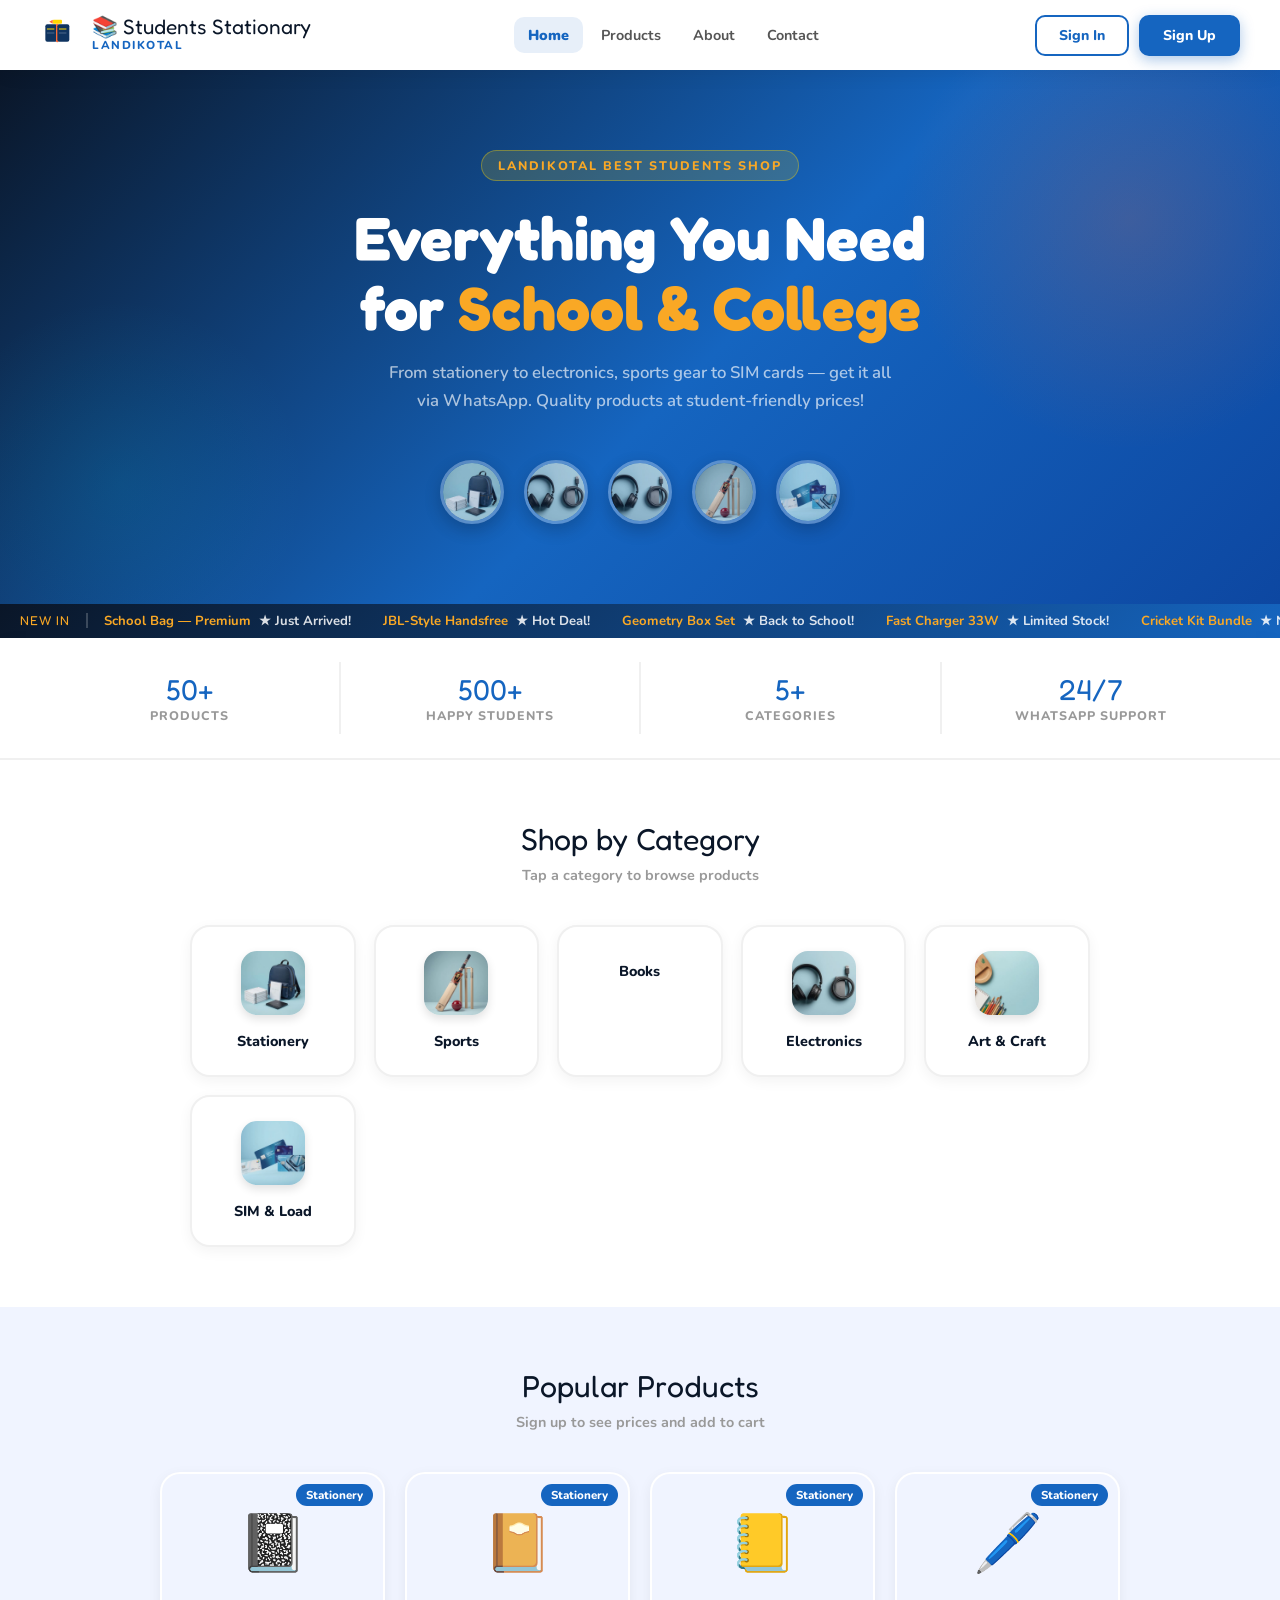
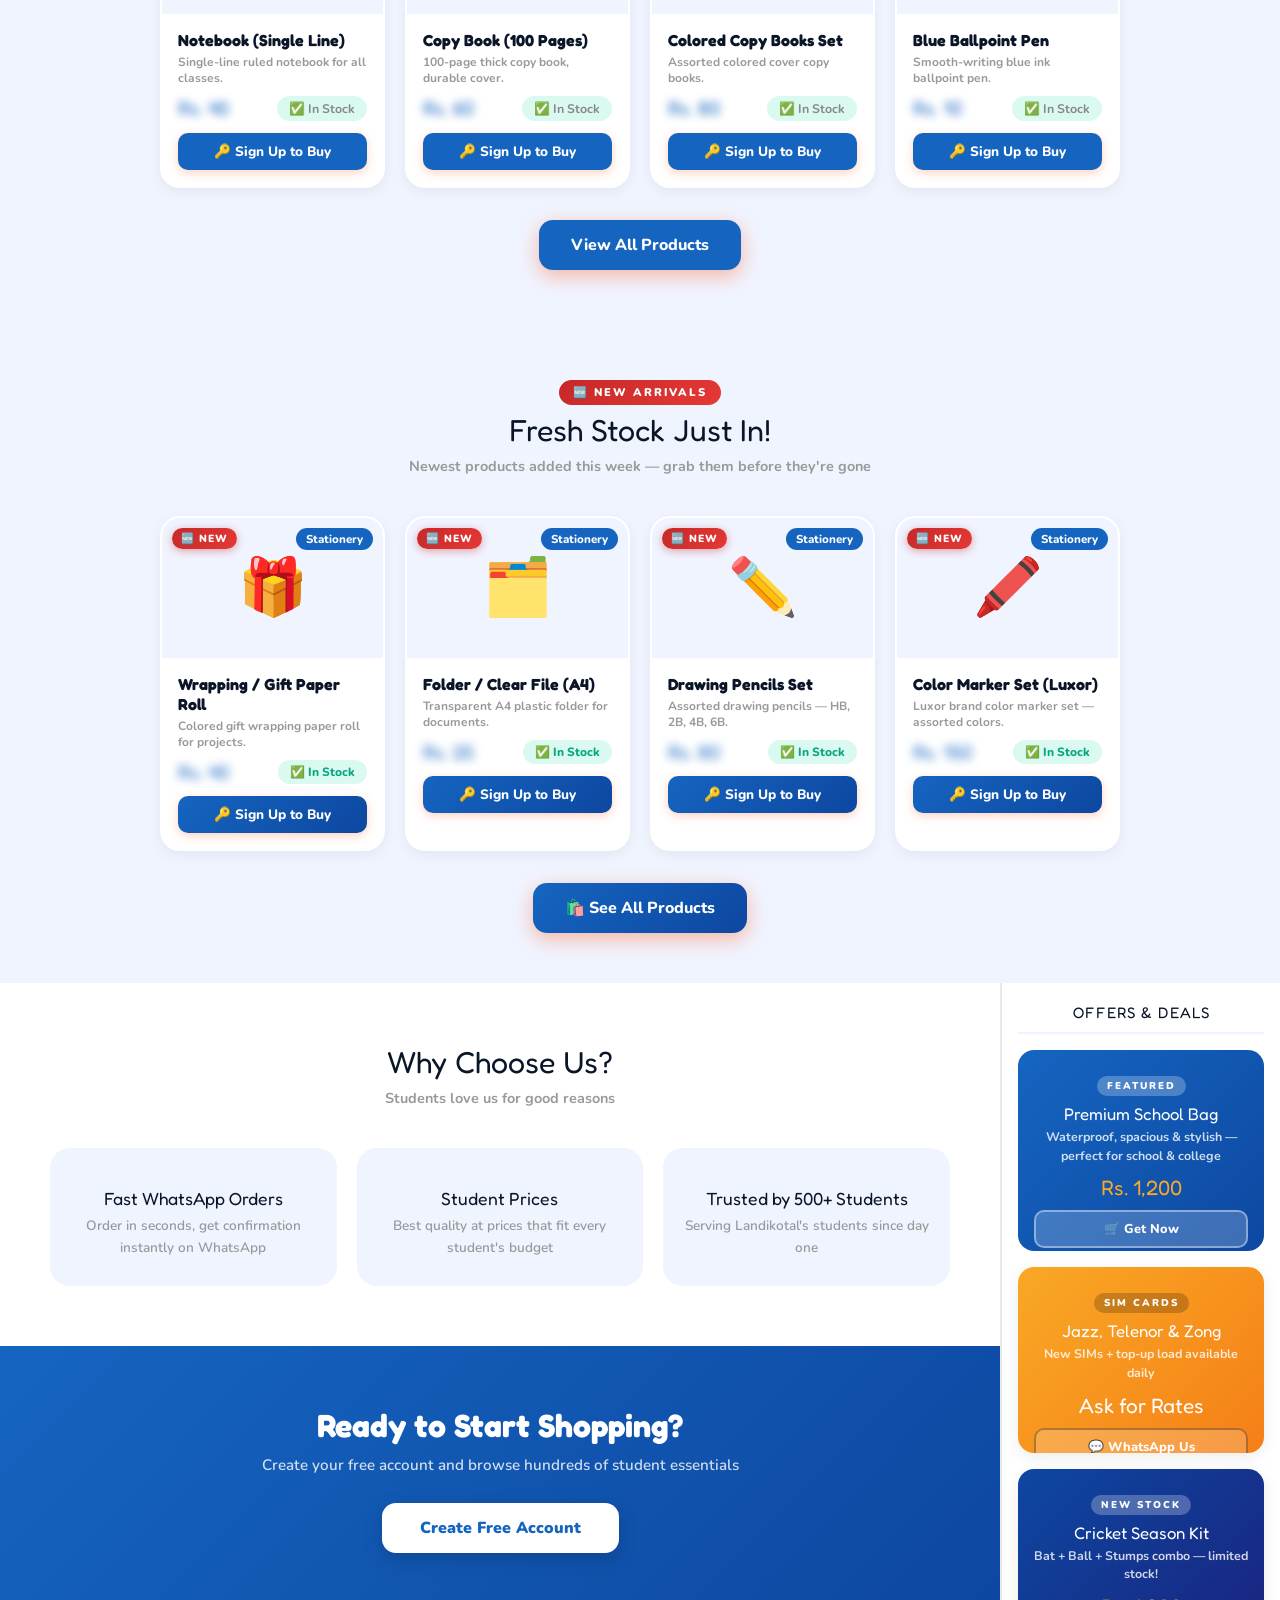
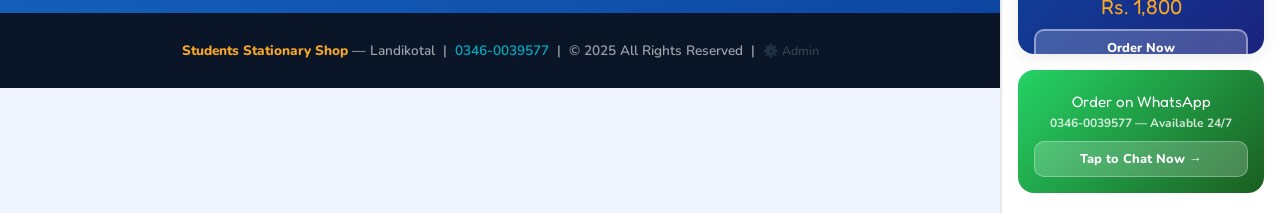
==== commit 63f9a10f: "Add files via upload" ====
--- a/index.html
+++ b/index.html
@@ -5,9 +5,1160 @@
 <meta name="viewport" content="width=device-width, initial-scale=1.0">
 <title>Students Stationary Shop – Panel</title>
 <link href="https://fonts.googleapis.com/css2?family=Fredoka+One&family=Nunito:wght@400;600;700;800;900&display=swap" rel="stylesheet">
-<link rel="stylesheet" href="style.css">
+<style>
+  :root {
+    --primary: #1565C0;
+    --primary-hover: #0D47A1;
+    --secondary: #0A1628;
+    --accent: #F9A825;
+    --blue: #1976D2;
+    --teal: #00ACC1;
+    --light: #F0F4FF;
+    --white: #ffffff;
+    --green: #00897B;
+    --danger: #C62828;
+    --sidebar-w: 260px;
+    --gold: #F9A825;
+    --navy: #0A1628;
+    --royal: #1565C0;
+  }
+
+  * { margin: 0; padding: 0; box-sizing: border-box; }
+  html { scroll-behavior: smooth; }
+  body { font-family: 'Nunito', sans-serif; background: var(--light); color: var(--secondary); overflow-x: hidden; }
+
+  /* ══════════════════════════════════════
+     AUTH SCREENS  (Login / Register)
+  ══════════════════════════════════════ */
+  .auth-screen {
+    display: none;
+    min-height: 100vh;
+    background: linear-gradient(135deg, var(--navy) 0%, var(--royal) 60%, #0D47A1 100%);
+    align-items: center; justify-content: center;
+    padding: 20px;
+    position: relative; overflow: hidden;
+  }
+  .auth-screen.active { display: flex; }
+  .auth-screen::before {
+    content: '';
+    position: absolute; top: -120px; right: -120px;
+    width: 500px; height: 500px;
+    background: radial-gradient(circle, rgba(255,107,53,0.18) 0%, transparent 70%);
+    animation: pulse 5s ease-in-out infinite;
+  }
+  .auth-screen::after {
+    content: '';
+    position: absolute; bottom: -100px; left: -100px;
+    width: 400px; height: 400px;
+    background: radial-gradient(circle, rgba(0,180,216,0.12) 0%, transparent 70%);
+    animation: pulse 7s ease-in-out infinite reverse;
+  }
+  @keyframes pulse { 0%,100%{transform:scale(1);} 50%{transform:scale(1.15);} }
+
+  .auth-card {
+    background: rgba(255,255,255,0.04);
+    backdrop-filter: blur(20px);
+    border: 1px solid rgba(255,255,255,0.12);
+    border-radius: 28px; padding: 44px 40px;
+    width: 100%; max-width: 440px;
+    z-index: 1;
+    animation: slideUp .6s ease;
+  }
+  @keyframes slideUp { from{opacity:0;transform:translateY(30px);} to{opacity:1;transform:translateY(0);} }
+
+  .auth-logo {
+    text-align: center; margin-bottom: 30px;
+  }
+  .auth-logo .shop-name {
+    font-family: 'Fredoka One', cursive;
+    font-size: 1.6rem; color: var(--accent);
+    display: block; margin-top: 6px;
+  }
+  .auth-logo .shop-sub {
+    color: var(--primary); font-size: 0.85rem; font-weight: 700;
+    letter-spacing: 2px; text-transform: uppercase;
+  }
+
+  .auth-title {
+    font-family: 'Fredoka One', cursive;
+    font-size: 1.8rem; color: white;
+    margin-bottom: 6px; text-align: center;
+  }
+  .auth-subtitle { color: rgba(255,255,255,0.55); font-size: 0.9rem; text-align: center; margin-bottom: 28px; font-weight: 600; }
+
+  .form-group { margin-bottom: 18px; }
+  .form-group label { display: block; font-weight: 800; font-size: 0.83rem; color: rgba(255,255,255,0.8); margin-bottom: 7px; letter-spacing: 0.5px; }
+  .form-group input, .form-group select {
+    width: 100%; padding: 13px 18px;
+    border: 2px solid rgba(255,255,255,0.12); border-radius: 14px;
+    background: rgba(255,255,255,0.07);
+    color: white; font-family: 'Nunito', sans-serif; font-size: 0.95rem;
+    outline: none; transition: border-color .2s, box-shadow .2s;
+  }
+  .form-group input::placeholder { color: rgba(255,255,255,0.35); }
+  .form-group input:focus, .form-group select:focus {
+    border-color: var(--primary);
+    box-shadow: 0 0 0 4px rgba(255,107,53,0.15);
+  }
+  .form-group select option { background: var(--secondary); color: white; }
+
+  .role-tabs {
+    display: flex; gap: 10px; margin-bottom: 26px;
+  }
+  .role-tab {
+    flex: 1; padding: 12px; border-radius: 12px;
+    border: 2px solid rgba(255,255,255,0.15);
+    background: transparent; color: rgba(255,255,255,0.6);
+    font-family: 'Nunito', sans-serif; font-weight: 800;
+    font-size: 0.9rem; cursor: pointer; transition: all .25s;
+    text-align: center;
+  }
+  .role-tab.active {
+    background: var(--primary); border-color: var(--primary);
+    color: white; box-shadow: 0 4px 14px rgba(255,107,53,0.35);
+  }
+
+  .btn-auth {
+    width: 100%; padding: 15px;
+    background: var(--primary); color: white; border: none;
+    border-radius: 14px; font-family: 'Nunito', sans-serif;
+    font-weight: 800; font-size: 1.05rem; cursor: pointer;
+    transition: transform .2s, box-shadow .2s;
+    box-shadow: 0 6px 18px rgba(255,107,53,0.4);
+    margin-top: 6px;
+  }
+  .btn-auth:hover { transform: translateY(-2px); box-shadow: 0 10px 26px rgba(255,107,53,0.5); }
+
+  .auth-switch {
+    text-align: center; margin-top: 20px;
+    color: rgba(255,255,255,0.5); font-size: 0.9rem; font-weight: 600;
+  }
+  .auth-switch a { color: var(--accent); text-decoration: none; font-weight: 800; cursor: pointer; }
+  .auth-switch a:hover { text-decoration: underline; }
+
+  .error-msg {
+    background: rgba(231,76,60,0.2); border: 1px solid rgba(231,76,60,0.4);
+    color: #ff8a80; border-radius: 10px; padding: 10px 14px;
+    font-size: 0.85rem; font-weight: 700; margin-bottom: 16px;
+    display: none;
+  }
+  .error-msg.show { display: block; }
+
+  .success-msg {
+    background: rgba(0,137,123,0.18); border: 1px solid rgba(0,137,123,0.4);
+    color: #4dd0c4; border-radius: 10px; padding: 10px 14px;
+    font-size: 0.85rem; font-weight: 700; margin-bottom: 16px;
+    display: none;
+  }
+  .success-msg.show { display: block; }
+
+  .forgot-link-row { text-align: right; margin: -10px 0 18px; }
+  .forgot-link-row a { color: rgba(255,255,255,0.55); font-size: 0.82rem; font-weight: 700; cursor: pointer; text-decoration: none; }
+  .forgot-link-row a:hover { color: var(--accent); text-decoration: underline; }
+
+  .fp-step { display: none; }
+  .fp-step.active { display: block; }
+
+  .fp-demo-box {
+    background: rgba(249,168,37,0.12); border: 1px dashed rgba(249,168,37,0.5);
+    border-radius: 12px; padding: 14px 16px; margin-bottom: 18px;
+    font-size: 0.82rem; color: rgba(255,255,255,0.75); line-height: 1.5;
+  }
+  .fp-demo-box strong { color: var(--accent); }
+  .fp-demo-code {
+    display: inline-block; font-family: 'Fredoka One', cursive;
+    font-size: 1.35rem; letter-spacing: 5px; color: white;
+    background: rgba(255,255,255,0.08); border-radius: 8px;
+    padding: 6px 16px; margin: 8px 0 2px;
+  }
+
+  .fp-meta-row {
+    display: flex; justify-content: space-between; align-items: center;
+    margin-top: -6px; margin-bottom: 18px; font-size: 0.8rem;
+  }
+  .fp-meta-row a { color: var(--accent); font-weight: 800; cursor: pointer; text-decoration: none; }
+  .fp-meta-row a:hover { text-decoration: underline; }
+  .fp-meta-row span { color: rgba(255,255,255,0.45); font-weight: 700; }
+
+  .pw-hint {
+    font-size: 0.78rem; color: rgba(255,255,255,0.45); font-weight: 600;
+    margin: -10px 0 16px; line-height: 1.4;
+  }
+
+  .btn-auth:disabled { opacity: 0.6; cursor: not-allowed; transform: none !important; }
+
+  /* ══════════════════════════════════════
+     PASSWORD SHOW/HIDE TOGGLE
+  ══════════════════════════════════════ */
+  .pw-wrap { position: relative; }
+  .pw-wrap input { padding-right: 46px !important; }
+  .pw-toggle {
+    position: absolute; top: 50%; right: 4px; transform: translateY(-50%);
+    background: none; border: none; padding: 8px; margin: 0;
+    cursor: pointer; display: flex; align-items: center; justify-content: center;
+    color: rgba(255,255,255,0.5); opacity: 0.9; transition: color .2s, opacity .2s;
+    border-radius: 8px;
+  }
+  .pw-toggle:hover { color: var(--accent); opacity: 1; }
+  .pw-toggle:focus-visible { outline: 2px solid var(--accent); outline-offset: 1px; }
+  .pw-toggle svg { width: 19px; height: 19px; display: block; pointer-events: none; }
+  .pw-toggle .icon-eye-closed { display: none; }
+  .pw-toggle.pw-visible .icon-eye-open { display: none; }
+  .pw-toggle.pw-visible .icon-eye-closed { display: block; }
+
+  /* Light/card context (e.g. Change Password form in Admin Settings) */
+  .card .pw-toggle { color: #aaa; }
+  .card .pw-toggle:hover { color: var(--primary); }
+
+  /* ══════════════════════════════════════
+     DASHBOARD LAYOUT
+  ══════════════════════════════════════ */
+  .dashboard { display: none; min-height: 100vh; }
+  .dashboard.active { display: flex; }
+
+  /* SIDEBAR */
+  .sidebar {
+    width: var(--sidebar-w); min-height: 100vh;
+    background: var(--secondary);
+    display: flex; flex-direction: column;
+    position: fixed; left: 0; top: 0; z-index: 100;
+    transition: transform .3s;
+    box-shadow: 4px 0 20px rgba(0,0,0,0.2);
+  }
+  .sidebar-logo {
+    padding: 24px 22px 20px;
+    border-bottom: 1px solid rgba(255,255,255,0.08);
+  }
+  .sidebar-logo .s-name {
+    font-family: 'Fredoka One', cursive;
+    font-size: 1.2rem; color: var(--accent); display: block;
+  }
+  .sidebar-logo .s-sub { color: var(--primary); font-size: 0.72rem; font-weight: 700; letter-spacing: 1.5px; text-transform: uppercase; }
+
+  .sidebar-user {
+    padding: 18px 22px;
+    border-bottom: 1px solid rgba(255,255,255,0.06);
+    display: flex; align-items: center; gap: 12px;
+  }
+  .user-avatar {
+    width: 42px; height: 42px; border-radius: 50%;
+    background: linear-gradient(135deg, var(--primary), var(--accent));
+    display: flex; align-items: center; justify-content: center;
+    font-size: 1.2rem; font-weight: 900; color: white;
+    flex-shrink: 0;
+  }
+  .user-info .u-name { color: white; font-weight: 800; font-size: 0.9rem; }
+  .user-info .u-role {
+    font-size: 0.72rem; font-weight: 700; letter-spacing: 1px;
+    text-transform: uppercase; padding: 2px 8px; border-radius: 50px;
+    display: inline-block; margin-top: 2px;
+  }
+  .u-role.admin { background: rgba(255,107,53,0.25); color: var(--primary); }
+  .u-role.user { background: rgba(0,180,216,0.25); color: var(--teal); }
+
+  .sidebar-nav { flex: 1; padding: 16px 12px; overflow-y: auto; }
+  .nav-section-label {
+    font-size: 0.68rem; font-weight: 800; letter-spacing: 2px;
+    text-transform: uppercase; color: rgba(255,255,255,0.3);
+    padding: 10px 12px 6px;
+  }
+  .nav-item {
+    display: flex; align-items: center; gap: 12px;
+    padding: 11px 14px; border-radius: 14px;
+    color: rgba(255,255,255,0.6); text-decoration: none;
+    font-weight: 700; font-size: 0.9rem;
+    cursor: pointer; transition: all .2s;
+    margin-bottom: 3px; border: none; background: none; width: 100%; text-align: left;
+  }
+  .nav-item:hover { background: rgba(255,255,255,0.07); color: white; }
+  .nav-item.active { background: var(--primary); color: white; box-shadow: 0 4px 12px rgba(255,107,53,0.3); }
+  .nav-item .nav-icon { font-size: 1.1rem; width: 22px; text-align: center; }
+  .nav-item .nav-badge {
+    margin-left: auto; background: var(--accent); color: var(--secondary);
+    font-size: 0.7rem; font-weight: 900; padding: 2px 7px; border-radius: 50px;
+  }
+
+  .sidebar-bottom {
+    padding: 14px 12px;
+    border-top: 1px solid rgba(255,255,255,0.06);
+  }
+  .btn-logout {
+    display: flex; align-items: center; gap: 10px;
+    width: 100%; padding: 11px 14px; border-radius: 14px;
+    background: rgba(231,76,60,0.12); border: 1px solid rgba(231,76,60,0.2);
+    color: #ff8a80; font-family: 'Nunito', sans-serif;
+    font-weight: 800; font-size: 0.88rem; cursor: pointer; transition: all .2s;
+  }
+  .btn-logout:hover { background: rgba(231,76,60,0.22); color: white; }
+
+  /* MAIN CONTENT */
+  .main-content {
+    margin-left: var(--sidebar-w);
+    flex: 1; min-height: 100vh;
+    background: var(--light);
+    display: flex; flex-direction: column;
+  }
+
+  /* TOP BAR */
+  .topbar {
+    background: white; padding: 16px 28px;
+    display: flex; align-items: center; justify-content: space-between;
+    border-bottom: 2px solid #f0f0f0;
+    position: sticky; top: 0; z-index: 50;
+    box-shadow: 0 2px 12px rgba(0,0,0,0.05);
+  }
+  .topbar-title { font-family: 'Fredoka One', cursive; font-size: 1.4rem; color: var(--secondary); }
+  .topbar-right { display: flex; align-items: center; gap: 14px; }
+  .topbar-notif {
+    position: relative; cursor: pointer;
+    background: var(--light); border-radius: 50%; width: 40px; height: 40px;
+    display: flex; align-items: center; justify-content: center;
+    font-size: 1.1rem; transition: background .2s;
+  }
+  .topbar-notif:hover { background: #ffe8df; }
+  .notif-dot {
+    position: absolute; top: 6px; right: 6px;
+    width: 9px; height: 9px; background: var(--primary);
+    border-radius: 50%; border: 2px solid white;
+  }
+  .topbar-avatar {
+    width: 38px; height: 38px; border-radius: 50%;
+    background: linear-gradient(135deg, var(--primary), var(--accent));
+    display: flex; align-items: center; justify-content: center;
+    font-weight: 900; color: white; font-size: 1rem; cursor: pointer;
+  }
+
+  /* PAGE VIEWS */
+  .page-view { display: none; padding: 28px; }
+  .page-view.active { display: block; }
+
+  /* STATS ROW */
+  .stats-row {
+    display: grid; grid-template-columns: repeat(auto-fit, minmax(200px, 1fr));
+    gap: 20px; margin-bottom: 28px;
+  }
+  .stat-box {
+    background: white; border-radius: 20px; padding: 22px 24px;
+    box-shadow: 0 4px 16px rgba(0,0,0,0.06);
+    display: flex; align-items: center; gap: 16px;
+    border-left: 4px solid var(--box-color, var(--primary));
+    transition: transform .2s, box-shadow .2s;
+  }
+  .stat-box:hover { transform: translateY(-3px); box-shadow: 0 8px 24px rgba(0,0,0,0.1); }
+  .stat-box-icon {
+    width: 52px; height: 52px; border-radius: 14px;
+    background: var(--box-bg, rgba(255,107,53,0.1));
+    display: flex; align-items: center; justify-content: center;
+    font-size: 1.5rem; flex-shrink: 0;
+  }
+  .stat-box h4 { font-family: 'Fredoka One', cursive; font-size: 1.8rem; color: var(--secondary); }
+  .stat-box p { font-size: 0.82rem; color: #777; font-weight: 700; }
+
+  /* CARDS */
+  .card {
+    background: white; border-radius: 20px; padding: 24px;
+    box-shadow: 0 4px 16px rgba(0,0,0,0.06); margin-bottom: 24px;
+  }
+  .card-header {
+    display: flex; align-items: center; justify-content: space-between;
+    margin-bottom: 20px; flex-wrap: wrap; gap: 10px;
+  }
+  .card-title {
+    font-family: 'Fredoka One', cursive; font-size: 1.2rem; color: var(--secondary);
+  }
+
+  /* BUTTONS */
+  .btn {
+    padding: 9px 20px; border-radius: 10px; border: none;
+    font-family: 'Nunito', sans-serif; font-weight: 800; font-size: 0.85rem;
+    cursor: pointer; transition: all .2s; display: inline-flex; align-items: center; gap: 6px;
+  }
+  .btn-primary-sm { background: var(--primary); color: white; box-shadow: 0 3px 10px rgba(255,107,53,0.3); }
+  .btn-primary-sm:hover { transform: translateY(-2px); box-shadow: 0 6px 16px rgba(255,107,53,0.4); }
+  .btn-teal { background: var(--teal); color: white; box-shadow: 0 3px 10px rgba(0,180,216,0.3); }
+  .btn-teal:hover { transform: translateY(-2px); }
+  .btn-green { background: var(--green); color: white; box-shadow: 0 3px 10px rgba(6,214,160,0.3); }
+  .btn-green:hover { transform: translateY(-2px); }
+  .btn-danger { background: var(--danger); color: white; }
+  .btn-danger:hover { transform: translateY(-2px); }
+  .btn-outline-sm {
+    background: transparent; border: 2px solid var(--primary);
+    color: var(--primary);
+  }
+  .btn-outline-sm:hover { background: var(--primary); color: white; }
+
+  /* TABLES */
+  .table-wrap { overflow-x: auto; }
+  table { width: 100%; border-collapse: collapse; }
+  thead th {
+    background: var(--light); padding: 12px 16px;
+    font-size: 0.8rem; font-weight: 800; color: #777;
+    text-transform: uppercase; letter-spacing: 1px;
+    text-align: left; border-bottom: 2px solid #f0f0f0;
+  }
+  tbody td { padding: 14px 16px; border-bottom: 1px solid #f8f8f8; font-size: 0.9rem; vertical-align: middle; }
+  tbody tr:hover { background: #fafafa; }
+  tbody tr:last-child td { border-bottom: none; }
+  .badge {
+    display: inline-block; padding: 4px 12px; border-radius: 50px;
+    font-size: 0.75rem; font-weight: 800;
+  }
+  .badge-success { background: rgba(6,214,160,0.15); color: #05a87e; }
+  .badge-warning { background: rgba(255,215,0,0.2); color: #b8860b; }
+  .badge-danger { background: rgba(231,76,60,0.15); color: #c0392b; }
+  .badge-blue { background: rgba(15,52,96,0.12); color: var(--blue); }
+  .badge-teal { background: rgba(0,180,216,0.15); color: #0891b2; }
+
+  /* PRODUCT GRID */
+  .product-grid {
+    display: grid; grid-template-columns: repeat(auto-fill, minmax(220px, 1fr)); gap: 20px;
+  }
+  .product-card {
+    background: white; border-radius: 20px; overflow: hidden;
+    box-shadow: 0 4px 14px rgba(0,0,0,0.06);
+    transition: transform .25s, box-shadow .25s;
+    border: 2px solid transparent;
+  }
+  .product-card:hover { transform: translateY(-6px); box-shadow: 0 12px 28px rgba(0,0,0,0.1); border-color: var(--primary); }
+  .product-img {
+    height: 140px; background: var(--light);
+    display: flex; align-items: center; justify-content: center;
+    font-size: 3.5rem; position: relative;
+  }
+  .product-img .p-badge {
+    position: absolute; top: 10px; right: 10px;
+    background: var(--primary); color: white; font-size: 0.72rem;
+    font-weight: 800; padding: 3px 10px; border-radius: 50px;
+  }
+  .product-body { padding: 16px; }
+  .product-body h4 { font-family: 'Fredoka One', cursive; font-size: 1rem; color: var(--secondary); margin-bottom: 4px; }
+  .product-body .p-cat { font-size: 0.75rem; color: #999; font-weight: 700; margin-bottom: 10px; }
+  .product-body .p-price { font-family: 'Fredoka One', cursive; font-size: 1.2rem; color: var(--primary); }
+  .product-body .p-stock { font-size: 0.78rem; color: #888; font-weight: 700; }
+  .product-actions { display: flex; gap: 8px; margin-top: 12px; }
+
+  /* ORDER CARD (User) */
+  .order-card {
+    background: white; border-radius: 18px; padding: 20px 22px;
+    box-shadow: 0 4px 14px rgba(0,0,0,0.06); margin-bottom: 16px;
+    border-left: 4px solid var(--primary); display: flex; align-items: flex-start;
+    gap: 18px; flex-wrap: wrap;
+  }
+  .order-icon { font-size: 2rem; }
+  .order-info { flex: 1; min-width: 160px; }
+  .order-info h4 { font-family: 'Fredoka One', cursive; font-size: 1rem; color: var(--secondary); margin-bottom: 4px; }
+  .order-info p { font-size: 0.83rem; color: #777; font-weight: 600; }
+  .order-meta { text-align: right; }
+  .order-meta .o-price { font-family: 'Fredoka One', cursive; font-size: 1.1rem; color: var(--primary); }
+  .order-meta .o-date { font-size: 0.78rem; color: #bbb; font-weight: 700; }
+
+  /* CARD FORM INPUTS (light background context) */
+  .card .form-group input,
+  .card .form-group select,
+  .card .form-group textarea {
+    border: 2px solid #e8e8e8; border-radius: 12px;
+    background: var(--light); color: var(--secondary);
+    padding: 12px 16px; font-size: 0.92rem;
+    font-family: 'Nunito', sans-serif; width: 100%; outline: none;
+    transition: border-color .2s, box-shadow .2s;
+  }
+  .card .form-group input:focus,
+  .card .form-group select:focus,
+  .card .form-group textarea:focus {
+    border-color: var(--primary); box-shadow: 0 0 0 4px rgba(255,107,53,0.1);
+  }
+  .card .form-group textarea { resize: vertical; min-height: 100px; }
+  .card .form-group select option { background: white; }
+  .form-row-2 { display: grid; grid-template-columns: 1fr 1fr; gap: 16px; }
+
+  /* CART */
+  /* ── CART ITEMS ── */
+  .cart-item {
+    display: flex; align-items: center; gap: 14px; padding: 16px 22px;
+    border-bottom: 1px solid #f5f5f5; transition: background .15s;
+  }
+  .cart-item:last-child { border-bottom: none; }
+  .cart-item:hover { background: rgba(21,101,192,0.02); }
+  .cart-item-icon {
+    font-size: 2rem; width: 52px; height: 52px; background: var(--light);
+    border-radius: 12px; display: flex; align-items: center; justify-content: center;
+    flex-shrink: 0;
+  }
+  .cart-item-info { flex: 1; min-width: 0; }
+  .cart-item-info h4 { font-weight: 800; font-size: 0.92rem; color: var(--secondary); margin-bottom: 3px; white-space: nowrap; overflow: hidden; text-overflow: ellipsis; }
+  .cart-item-info p  { font-size: 0.8rem; color: #999; font-weight: 600; display: flex; align-items: center; gap: 6px; flex-wrap: wrap; }
+  .qty-control { display: flex; align-items: center; gap: 6px; flex-shrink: 0; }
+  .qty-btn {
+    width: 30px; height: 30px; border-radius: 8px; border: 2px solid #e8e8e8;
+    background: white; font-weight: 900; cursor: pointer; font-size: 1.05rem;
+    transition: all .15s; display: flex; align-items: center; justify-content: center;
+    flex-shrink: 0;
+  }
+  .qty-btn:hover:not(:disabled) { border-color: var(--primary); color: var(--primary); background: rgba(21,101,192,0.05); }
+  .qty-val { font-weight: 800; font-size: 0.95rem; min-width: 22px; text-align: center; }
+  .cart-price { font-family: 'Fredoka One', cursive; font-size: 1.05rem; color: var(--primary); flex-shrink: 0; }
+
+  /* Cart nav badge transition */
+  #cartNavBadge { transition: transform .3s cubic-bezier(.68,-.55,.27,1.55); }
+
+  /* Mobile: collapse cart layout */
+  @media (max-width: 899px) {
+    #cartLayout { grid-template-columns: 1fr !important; }
+    #cartSummary { position: static !important; }
+    .cart-item { gap: 10px; padding: 14px 16px; }
+    .cart-item-icon { width: 40px; height: 40px; font-size: 1.5rem; }
+  }
+
+  /* NOTIFICATION */
+  .toast {
+    position: fixed; bottom: 24px; right: 24px; z-index: 9999;
+    background: var(--secondary); color: white;
+    padding: 14px 22px; border-radius: 14px; font-weight: 700; font-size: 0.9rem;
+    box-shadow: 0 8px 24px rgba(0,0,0,0.2);
+    transform: translateY(80px); opacity: 0;
+    transition: all .4s ease;
+    display: flex; align-items: center; gap: 10px;
+  }
+  .toast.show { transform: translateY(0); opacity: 1; }
+  .toast.success { border-left: 4px solid var(--green); }
+  .toast.error { border-left: 4px solid var(--danger); }
+  .toast.info { border-left: 4px solid var(--teal); }
+
+  /* MODAL */
+  .modal-overlay {
+    position: fixed; inset: 0; background: rgba(0,0,0,0.5);
+    z-index: 500; display: none; align-items: center; justify-content: center;
+    padding: 20px; backdrop-filter: blur(4px);
+  }
+  .modal-overlay.open { display: flex; }
+  .modal {
+    background: white; border-radius: 24px; padding: 32px;
+    width: 100%; max-width: 480px;
+    animation: slideUp .35s ease;
+    max-height: 90vh; overflow-y: auto;
+  }
+  .modal-header { display: flex; align-items: center; justify-content: space-between; margin-bottom: 24px; }
+  .modal-title { font-family: 'Fredoka One', cursive; font-size: 1.3rem; color: var(--secondary); }
+  .modal-close { background: var(--light); border: none; width: 34px; height: 34px; border-radius: 50%; cursor: pointer; font-size: 1rem; transition: background .2s; }
+  .modal-close:hover { background: #ffe0d5; }
+
+  /* SEARCH BAR */
+  .search-bar {
+    display: flex; align-items: center; gap: 10px;
+    background: var(--light); border-radius: 12px; padding: 10px 16px;
+    border: 2px solid #e8e8e8; max-width: 320px; flex: 1;
+  }
+  .search-bar input { border: none; background: none; outline: none; font-family: 'Nunito', sans-serif; font-size: 0.9rem; width: 100%; color: var(--secondary); }
+  .search-icon { color: #bbb; font-size: 1rem; }
+
+  /* MOBILE HAMBURGER */
+  .mobile-toggle {
+    display: none; background: none; border: none; font-size: 1.4rem; cursor: pointer; color: var(--secondary);
+  }
+  .sidebar-overlay { display: none; position: fixed; inset: 0; background: rgba(0,0,0,0.4); z-index: 99; }
+  .sidebar-overlay.show { display: block; }
+
+  /* WELCOME BANNER */
+  .welcome-banner {
+    background: linear-gradient(135deg, var(--secondary) 0%, var(--blue) 100%);
+    border-radius: 20px; padding: 28px 32px; margin-bottom: 24px;
+    display: flex; align-items: center; justify-content: space-between;
+    flex-wrap: wrap; gap: 16px; overflow: hidden; position: relative;
+  }
+  .welcome-banner::after {
+    content: '🎒';
+    position: absolute; right: 130px; top: -10px;
+    font-size: 5rem; opacity: 0.08;
+  }
+  .wb-text h2 { font-family: 'Fredoka One', cursive; font-size: 1.6rem; color: white; margin-bottom: 4px; }
+  .wb-text p { color: rgba(255,255,255,0.65); font-size: 0.9rem; font-weight: 600; }
+  .wb-btn {
+    background: var(--primary); color: white; border: none;
+    padding: 12px 22px; border-radius: 12px;
+    font-family: 'Nunito', sans-serif; font-weight: 800; font-size: 0.9rem;
+    cursor: pointer; white-space: nowrap;
+    transition: transform .2s, box-shadow .2s;
+    box-shadow: 0 4px 14px rgba(255,107,53,0.4);
+  }
+  .wb-btn:hover { transform: translateY(-2px); box-shadow: 0 8px 20px rgba(255,107,53,0.5); }
+
+  /* QUICK ACTIONS */
+  .quick-actions { display: grid; grid-template-columns: repeat(auto-fill, minmax(140px, 1fr)); gap: 14px; margin-bottom: 24px; }
+  .qa-btn {
+    background: white; border-radius: 16px; padding: 18px 16px;
+    text-align: center; cursor: pointer; border: 2px solid transparent;
+    transition: all .25s; box-shadow: 0 4px 12px rgba(0,0,0,0.05);
+  }
+  .qa-btn:hover { border-color: var(--primary); transform: translateY(-3px); box-shadow: 0 8px 20px rgba(0,0,0,0.1); }
+  .qa-icon { font-size: 1.8rem; margin-bottom: 8px; }
+  .qa-label { font-size: 0.82rem; font-weight: 800; color: var(--secondary); }
+
+  /* RESPONSIVE */
+  @media (max-width: 768px) {
+    .sidebar { transform: translateX(-100%); }
+    .sidebar.open { transform: translateX(0); }
+    .main-content { margin-left: 0; }
+    .mobile-toggle { display: block; }
+    .form-row-2 { grid-template-columns: 1fr; }
+    .stats-row { grid-template-columns: 1fr 1fr; }
+    .page-view { padding: 18px; }
+  }
+  @media (max-width: 480px) {
+    .stats-row { grid-template-columns: 1fr; }
+    .auth-card { padding: 30px 22px; }
+  }
+
+  /* EMPTY STATE */
+  .empty-state { text-align: center; padding: 50px 20px; color: #bbb; }
+  .empty-state .e-icon { font-size: 3.5rem; margin-bottom: 14px; }
+  .empty-state h4 { font-family: 'Fredoka One', cursive; font-size: 1.2rem; color: #ccc; margin-bottom: 6px; }
+  .empty-state p { font-size: 0.88rem; font-weight: 600; }
+
+  /* PROFILE */
+  .profile-header {
+    background: linear-gradient(135deg, var(--blue), var(--secondary));
+    border-radius: 20px; padding: 32px;
+    display: flex; align-items: center; gap: 24px; margin-bottom: 24px; flex-wrap: wrap;
+  }
+  .profile-avatar-big {
+    width: 80px; height: 80px; border-radius: 50%;
+    background: linear-gradient(135deg, var(--primary), var(--accent));
+    display: flex; align-items: center; justify-content: center;
+    font-size: 2.2rem; font-weight: 900; color: white;
+    border: 4px solid rgba(255,255,255,0.2); flex-shrink: 0;
+  }
+  .profile-info h3 { font-family: 'Fredoka One', cursive; font-size: 1.5rem; color: white; margin-bottom: 4px; }
+  .profile-info p { color: rgba(255,255,255,0.6); font-size: 0.88rem; font-weight: 600; }
+
+  /* ══════════════════════════════════════
+     LANDING PAGE
+  ══════════════════════════════════════ */
+  .landing-page {
+    display: none; min-height: 100vh; flex-direction: column;
+    background: var(--light);
+  }
+  .landing-page.active { display: flex; }
+
+  /* Landing Navbar */
+  .landing-nav {
+    background: white; padding: 0 40px;
+    display: flex; align-items: center; justify-content: space-between;
+    height: 70px; box-shadow: 0 2px 20px rgba(0,0,0,0.07);
+    position: sticky; top: 0; z-index: 200;
+  }
+  .landing-nav .nav-logo {
+    display: flex; align-items: center; gap: 12px;
+    text-decoration: none;
+  }
+  .landing-nav .nav-logo .logo-text {
+    font-family: 'Fredoka One', cursive;
+    font-size: 1.3rem; color: var(--secondary);
+    line-height: 1;
+  }
+  .landing-nav .nav-logo .logo-sub {
+    font-size: 0.72rem; color: var(--primary); font-weight: 800;
+    letter-spacing: 1.5px; text-transform: uppercase;
+  }
+  .landing-nav-right { display: flex; align-items: center; gap: 10px; }
+  .nav-btn-login {
+    padding: 9px 22px; border-radius: 10px;
+    border: 2px solid var(--royal); background: transparent;
+    color: var(--royal); font-family: 'Nunito', sans-serif;
+    font-weight: 800; font-size: 0.88rem; cursor: pointer; transition: all .2s;
+  }
+  .nav-btn-login:hover { background: rgba(21,101,192,0.08); }
+  .nav-btn-signup {
+    padding: 9px 22px; border-radius: 10px;
+    background: var(--royal); border: 2px solid var(--royal);
+    color: white; font-family: 'Nunito', sans-serif;
+    font-weight: 800; font-size: 0.88rem; cursor: pointer;
+    transition: all .2s; box-shadow: 0 4px 14px rgba(21,101,192,0.35);
+  }
+  .nav-btn-signup:hover { transform: translateY(-2px); box-shadow: 0 8px 20px rgba(21,101,192,0.45); }
+
+  /* Hero */
+  .hero {
+    background: linear-gradient(135deg, var(--navy) 0%, var(--royal) 55%, #0D47A1 100%);
+    padding: 80px 40px; text-align: center; position: relative; overflow: hidden;
+  }
+  .hero::before {
+    content: ''; position: absolute; top: -100px; right: -100px;
+    width: 500px; height: 500px;
+    background: radial-gradient(circle, rgba(255,107,53,0.18) 0%, transparent 65%);
+    animation: pulse 6s ease-in-out infinite;
+  }
+  .hero::after {
+    content: ''; position: absolute; bottom: -80px; left: -80px;
+    width: 400px; height: 400px;
+    background: radial-gradient(circle, rgba(0,180,216,0.12) 0%, transparent 65%);
+    animation: pulse 8s ease-in-out infinite reverse;
+  }
+  .hero-badge {
+    display: inline-block;
+    background: rgba(255,215,0,0.15); border: 1px solid rgba(255,215,0,0.35);
+    color: var(--accent); font-size: 0.78rem; font-weight: 800;
+    letter-spacing: 2px; text-transform: uppercase;
+    padding: 6px 16px; border-radius: 50px; margin-bottom: 22px;
+    position: relative; z-index: 1;
+  }
+  .hero h1 {
+    font-family: 'Fredoka One', cursive;
+    font-size: clamp(2.2rem, 5vw, 3.8rem); color: white;
+    margin-bottom: 16px; position: relative; z-index: 1; line-height: 1.15;
+  }
+  .hero h1 span { color: var(--gold); }
+  .hero p {
+    color: rgba(255,255,255,0.65); font-size: 1.05rem; font-weight: 600;
+    max-width: 520px; margin: 0 auto 36px; position: relative; z-index: 1; line-height: 1.7;
+  }
+  .hero-btns { display: flex; justify-content: center; gap: 14px; flex-wrap: wrap; position: relative; z-index: 1; }
+  .hero-btn-primary {
+    padding: 14px 32px; border-radius: 14px;
+    background: var(--primary); color: white; border: none;
+    font-family: 'Nunito', sans-serif; font-weight: 800; font-size: 1rem;
+    cursor: pointer; transition: all .25s;
+    box-shadow: 0 6px 20px rgba(255,107,53,0.45);
+  }
+  .hero-btn-primary:hover { transform: translateY(-3px); box-shadow: 0 12px 28px rgba(255,107,53,0.55); }
+  .hero-btn-secondary {
+    padding: 14px 32px; border-radius: 14px;
+    background: rgba(255,255,255,0.1); color: white;
+    border: 2px solid rgba(255,255,255,0.25);
+    font-family: 'Nunito', sans-serif; font-weight: 800; font-size: 1rem;
+    cursor: pointer; transition: all .25s; backdrop-filter: blur(8px);
+  }
+  .hero-btn-secondary:hover { background: rgba(255,255,255,0.18); border-color: rgba(255,255,255,0.45); }
+  .hero-emojis {
+    font-size: 3.5rem; margin-top: 44px; position: relative; z-index: 1;
+    display: flex; justify-content: center; gap: 20px; flex-wrap: wrap;
+    opacity: 0.85;
+  }
+  .hero-emojis span { animation: float 3s ease-in-out infinite; }
+  .hero-cat-img {
+    width: 64px; height: 64px; border-radius: 50%; object-fit: cover;
+    border: 3px solid rgba(255,255,255,0.35); box-shadow: 0 6px 18px rgba(0,0,0,0.25);
+    display: block;
+  }
+  .hero-emojis span:nth-child(2) { animation-delay: .4s; }
+  .hero-emojis span:nth-child(3) { animation-delay: .8s; }
+  .hero-emojis span:nth-child(4) { animation-delay: 1.2s; }
+  .hero-emojis span:nth-child(5) { animation-delay: 1.6s; }
+  @keyframes float { 0%,100%{transform:translateY(0);} 50%{transform:translateY(-10px);} }
+
+  /* Stats strip */
+  .stats-strip {
+    background: white; padding: 24px 40px;
+    display: flex; align-items: center; justify-content: center;
+    gap: 0; flex-wrap: wrap;
+    border-bottom: 2px solid #f0f0f0;
+    box-shadow: 0 4px 16px rgba(0,0,0,0.04);
+  }
+  .strip-item {
+    text-align: center; padding: 10px 32px;
+    border-right: 2px solid #f0f0f0; flex: 1; min-width: 120px;
+  }
+  .strip-item:last-child { border-right: none; }
+  .strip-num { font-family: 'Fredoka One', cursive; font-size: 1.8rem; color: var(--royal); }
+  .strip-label { font-size: 0.78rem; font-weight: 800; color: #999; text-transform: uppercase; letter-spacing: 1px; }
+
+  /* Categories */
+  .landing-section { padding: 60px 40px; }
+  .landing-section-title {
+    font-family: 'Fredoka One', cursive; font-size: 1.9rem; color: var(--secondary);
+    text-align: center; margin-bottom: 8px;
+  }
+  .landing-section-sub { text-align: center; color: #999; font-weight: 700; font-size: 0.9rem; margin-bottom: 40px; }
+  .cat-grid {
+    display: grid; grid-template-columns: repeat(auto-fill, minmax(160px,1fr)); gap: 18px;
+    max-width: 900px; margin: 0 auto;
+  }
+  .cat-card {
+    background: white; border-radius: 20px; padding: 24px 16px;
+    text-align: center; cursor: pointer;
+    border: 2px solid #f0f0f0;
+    transition: all .25s; box-shadow: 0 4px 14px rgba(0,0,0,0.05);
+  }
+  .cat-card:hover { border-color: var(--primary); transform: translateY(-4px); box-shadow: 0 10px 24px rgba(255,107,53,0.15); }
+  .cat-emoji { font-size: 2.4rem; margin-bottom: 10px; }
+  .cat-img { width: 64px; height: 64px; border-radius: 16px; object-fit: cover; margin-bottom: 10px; box-shadow: 0 4px 10px rgba(0,0,0,0.12); }
+  .cat-name { font-weight: 800; font-size: 0.9rem; color: var(--secondary); }
+
+  /* Featured Products landing */
+  .featured-section { padding: 0 40px 60px; background: var(--light); }
+  .landing-product-grid {
+    display: grid; grid-template-columns: repeat(auto-fill, minmax(220px,1fr)); gap: 20px;
+    max-width: 960px; margin: 0 auto;
+  }
+
+  /* CTA Banner */
+  .cta-banner {
+    background: linear-gradient(135deg, var(--royal) 0%, #0D47A1 100%);
+    padding: 60px 40px; text-align: center;
+  }
+  .cta-banner h2 { font-family: 'Fredoka One', cursive; font-size: 2rem; color: white; margin-bottom: 10px; }
+  .cta-banner p { color: rgba(255,255,255,0.8); font-size: 0.95rem; font-weight: 600; margin-bottom: 28px; }
+  .cta-btn {
+    padding: 14px 38px; background: white; color: var(--primary);
+    border: none; border-radius: 14px; font-family: 'Nunito', sans-serif;
+    font-weight: 900; font-size: 1rem; cursor: pointer;
+    transition: all .25s; box-shadow: 0 6px 20px rgba(0,0,0,0.15);
+  }
+  .cta-btn:hover { transform: translateY(-3px); box-shadow: 0 12px 28px rgba(0,0,0,0.2); }
+
+  /* Landing Footer */
+  .landing-footer {
+    background: var(--secondary); color: rgba(255,255,255,0.6);
+    padding: 28px 40px; text-align: center; font-size: 0.85rem; font-weight: 600;
+  }
+  .landing-footer strong { color: var(--accent); font-weight: 800; }
+
+  /* Auth Modal */
+  .auth-modal-overlay {
+    position: fixed; inset: 0; background: rgba(0,0,0,0.6);
+    z-index: 9000; display: none; align-items: center; justify-content: center;
+    padding: 20px; backdrop-filter: blur(6px);
+  }
+  .auth-modal-overlay.open { display: flex; }
+  .auth-modal {
+    background: linear-gradient(145deg, var(--secondary), var(--blue));
+    border-radius: 28px; padding: 44px 40px;
+    width: 100%; max-width: 440px;
+    position: relative; animation: slideUp .4s ease;
+    border: 1px solid rgba(255,255,255,0.1);
+    box-shadow: 0 24px 60px rgba(0,0,0,0.4);
+  }
+  .auth-modal-close {
+    position: absolute; top: 16px; right: 18px;
+    background: rgba(255,255,255,0.1); border: none;
+    width: 34px; height: 34px; border-radius: 50%; cursor: pointer;
+    font-size: 1rem; color: white; transition: background .2s;
+  }
+  .auth-modal-close:hover { background: rgba(255,255,255,0.2); }
+
+  .pub-msg-input::placeholder { color: #999 !important; opacity: 1; }
+
+  @media (max-width: 768px) {
+    .landing-nav { padding: 0 18px; }
+    .hero { padding: 50px 20px; }
+    .landing-section, .featured-section { padding: 40px 20px; }
+    .stats-strip { padding: 16px 10px; }
+    .strip-item { padding: 8px 14px; min-width: 90px; }
+    .cta-banner { padding: 44px 20px; }
+    .landing-footer { padding: 22px 20px; }
+    .nav-btn-login, .nav-btn-signup { padding: 8px 14px; font-size: 0.8rem; }
+    .lp-nav-center { display: none; flex-direction: column; position: absolute; top: 70px; left: 0; right: 0; background: white; padding: 14px 18px; box-shadow: 0 8px 24px rgba(0,0,0,0.1); z-index: 300; gap: 6px; }
+    .lp-nav-center.open { display: flex; }
+    .lp-hamburger { display: flex; }
+    .landing-nav-right { gap: 6px; }
+    .contact-form-grid { grid-template-columns: 1fr !important; }
+  }
+
+  /* ── Multi-page landing ── */
+  .lp-page { display: none; }
+  .lp-page.active { display: block; }
+
+  /* Nav centre links */
+  .lp-nav-center {
+    display: flex; align-items: center; gap: 4px;
+  }
+  .lp-nav-link {
+    background: none; border: none; font-family: 'Nunito', sans-serif;
+    font-weight: 700; font-size: 0.9rem; color: #555;
+    padding: 8px 14px; border-radius: 10px; cursor: pointer;
+    transition: all .2s;
+  }
+  .lp-nav-link:hover { color: var(--royal); background: rgba(21,101,192,0.07); }
+  .lp-nav-link.active { color: var(--royal); font-weight: 900; background: rgba(21,101,192,0.1); }
+
+  /* Hamburger */
+  .lp-hamburger {
+    display: none; flex-direction: column; gap: 5px;
+    background: none; border: none; cursor: pointer; padding: 6px;
+    margin-left: auto; margin-right: 10px;
+  }
+  .lp-hamburger span { display: block; width: 22px; height: 2px; background: var(--secondary); border-radius: 2px; transition: all .3s; }
+
+  /* Page-level hero banner */
+  .lp-page-hero {
+    background: linear-gradient(135deg, var(--secondary) 0%, var(--blue) 100%);
+    padding: 60px 40px; text-align: center; position: relative; overflow: hidden;
+  }
+  .lp-page-hero::before {
+    content: ''; position: absolute; top: -80px; right: -80px;
+    width: 350px; height: 350px;
+    background: radial-gradient(circle, rgba(255,107,53,0.15) 0%, transparent 65%);
+  }
+  .lp-page-hero-inner { position: relative; z-index: 1; }
+  .lp-page-hero h1 { font-family: 'Fredoka One', cursive; font-size: 2.4rem; color: white; margin-bottom: 10px; }
+  .lp-page-hero p { color: rgba(255,255,255,0.65); font-size: 1rem; font-weight: 600; }
+
+  /* Filter buttons (public shop page) */
+  .lp-filter-btn {
+    padding: 9px 20px; border-radius: 10px; border: 2px solid #e8e8e8;
+    background: white; font-family: 'Nunito', sans-serif;
+    font-weight: 800; font-size: 0.85rem; color: #777; cursor: pointer; transition: all .2s;
+  }
+  .lp-filter-btn:hover { border-color: var(--primary); color: var(--primary); }
+  .lp-filter-btn.active { background: var(--primary); border-color: var(--primary); color: white; box-shadow: 0 3px 10px rgba(255,107,53,0.3); }
+
+  /* Why cards */
+  .why-card {
+    text-align: center; padding: 28px 20px; background: var(--light); border-radius: 20px;
+    transition: transform .2s, box-shadow .2s;
+  }
+  .why-card:hover { transform: translateY(-4px); box-shadow: 0 10px 24px rgba(0,0,0,0.08); }
+  .why-icon { font-size: 2.5rem; margin-bottom: 12px; }
+  .why-title { font-family: 'Fredoka One', cursive; font-size: 1.1rem; color: var(--secondary); margin-bottom: 6px; }
+  .why-text { font-size: 0.85rem; color: #999; font-weight: 600; line-height: 1.6; }
+
+  /* Timeline */
+  .timeline { position: relative; padding-left: 28px; }
+  .timeline::before { content: ''; position: absolute; left: 7px; top: 4px; bottom: 4px; width: 2px; background: #e8e8e8; border-radius: 2px; }
+  .tl-item { display: flex; align-items: flex-start; gap: 16px; margin-bottom: 28px; position: relative; }
+  .tl-dot { width: 16px; height: 16px; border-radius: 50%; background: var(--blue); border: 3px solid white; box-shadow: 0 0 0 2px var(--blue); flex-shrink: 0; margin-top: 2px; position: relative; left: -28px; }
+  .tl-body { margin-left: -12px; }
+  .tl-year { font-family: 'Fredoka One', cursive; font-size: 1.05rem; color: var(--primary); margin-bottom: 2px; }
+  .tl-text { font-size: 0.88rem; color: #666; font-weight: 600; line-height: 1.6; }
+
+  /* Contact cards */
+  .contact-card {
+    display: block; text-decoration: none; border-radius: 20px; padding: 28px 22px;
+    color: white; transition: transform .25s, box-shadow .25s;
+  }
+  .contact-card:hover { transform: translateY(-5px); box-shadow: 0 14px 32px rgba(0,0,0,0.18); }
+  .cc-icon { font-size: 2.2rem; margin-bottom: 10px; }
+  .cc-title { font-family: 'Fredoka One', cursive; font-size: 1.1rem; margin-bottom: 4px; }
+  .cc-val { font-size: 0.88rem; font-weight: 700; margin-bottom: 8px; opacity: 0.9; }
+  .cc-hint { font-size: 0.78rem; font-weight: 700; opacity: 0.65; }
+
+  /* ══ ADVERTISEMENT SIDEBAR ══ */
+  .home-layout {
+    display: flex; gap: 0; align-items: flex-start;
+  }
+  .home-main { flex: 1; min-width: 0; }
+  .ad-sidebar {
+    width: 280px; flex-shrink: 0;
+    background: white;
+    border-left: 2px solid #e8e8e8;
+    position: sticky; top: 70px;
+    max-height: calc(100vh - 70px);
+    overflow-y: auto;
+    padding: 20px 16px;
+    display: flex; flex-direction: column; gap: 16px;
+  }
+  .ad-sidebar-title {
+    font-family: 'Fredoka One', cursive;
+    font-size: 0.95rem; color: var(--navy);
+    text-align: center; padding-bottom: 10px;
+    border-bottom: 2px solid var(--light);
+    letter-spacing: 1px; text-transform: uppercase;
+    display: flex; align-items: center; justify-content: center; gap: 6px;
+  }
+  .ad-card {
+    border-radius: 16px; overflow: hidden;
+    box-shadow: 0 4px 16px rgba(0,0,0,0.08);
+    transition: transform .25s, box-shadow .25s;
+    cursor: pointer;
+  }
+  .ad-card:hover { transform: translateY(-3px); box-shadow: 0 8px 24px rgba(0,0,0,0.12); }
+  .ad-card-inner {
+    padding: 18px 16px;
+    display: flex; flex-direction: column; align-items: center; text-align: center;
+  }
+  .ad-emoji { font-size: 2.4rem; margin-bottom: 8px; }
+  .ad-tag {
+    font-size: 0.62rem; font-weight: 900; letter-spacing: 2px; text-transform: uppercase;
+    background: rgba(255,255,255,0.25); border-radius: 50px; padding: 3px 10px;
+    color: white; margin-bottom: 8px;
+  }
+  .ad-title { font-family: 'Fredoka One', cursive; font-size: 1.05rem; color: white; margin-bottom: 4px; }
+  .ad-desc { font-size: 0.78rem; color: rgba(255,255,255,0.8); font-weight: 700; margin-bottom: 10px; line-height: 1.5; }
+  .ad-price { font-family: 'Fredoka One', cursive; font-size: 1.3rem; color: var(--gold); }
+  .ad-btn {
+    margin-top: 10px; padding: 8px 18px; border-radius: 10px;
+    background: rgba(255,255,255,0.2); border: 2px solid rgba(255,255,255,0.4);
+    color: white; font-family: 'Nunito', sans-serif; font-weight: 800;
+    font-size: 0.8rem; cursor: pointer; transition: all .2s;
+    width: 100%;
+  }
+  .ad-btn:hover { background: rgba(255,255,255,0.35); }
+
+  /* Slider inside sidebar */
+  .ad-slider { position: relative; overflow: hidden; border-radius: 16px; }
+  .ad-slides { display: flex; transition: transform .5s ease; }
+  .ad-slide { min-width: 100%; }
+  .ad-dots {
+    display: flex; justify-content: center; gap: 6px;
+    padding: 8px 0 4px;
+  }
+  .ad-dot {
+    width: 7px; height: 7px; border-radius: 50%;
+    background: #ddd; cursor: pointer; transition: background .2s;
+    border: none;
+  }
+  .ad-dot.active { background: var(--royal); }
+
+  /* ══ NEW PRODUCTS BADGE ══ */
+  .new-badge {
+    position: absolute; top: 10px; left: 10px;
+    background: linear-gradient(135deg, #C62828, #E53935);
+    color: white; font-size: 0.65rem; font-weight: 900;
+    padding: 3px 9px; border-radius: 50px; letter-spacing: 1px;
+    text-transform: uppercase; z-index: 2;
+    box-shadow: 0 2px 8px rgba(198,40,40,0.4);
+    animation: newPulse 2s ease-in-out infinite;
+  }
+  @keyframes newPulse { 0%,100%{opacity:1;} 50%{opacity:0.7;} }
+
+  /* NEW ARRIVALS section */
+  .new-arrivals-strip {
+    background: linear-gradient(135deg, var(--navy) 0%, #1565C0 100%);
+    padding: 8px 20px;
+    display: flex; align-items: center; gap: 16px; overflow: hidden;
+  }
+  .na-label {
+    font-family: 'Fredoka One', cursive; font-size: 0.8rem;
+    color: var(--gold); white-space: nowrap; letter-spacing: 1px; text-transform: uppercase;
+    border-right: 2px solid rgba(255,255,255,0.2); padding-right: 16px;
+  }
+  .na-ticker {
+    display: flex; gap: 32px; animation: tickerMove 18s linear infinite;
+    white-space: nowrap;
+  }
+  .na-ticker span { font-size: 0.82rem; color: rgba(255,255,255,0.85); font-weight: 700; }
+  .na-ticker span strong { color: var(--gold); }
+  @keyframes tickerMove { 0%{transform:translateX(0);} 100%{transform:translateX(-50%);} }
+
+  @media (max-width: 900px) {
+    .ad-sidebar { display: none; }
+  }
+
+  /* ACTIVITY FEED */
+  .activity-item {
+    display: flex; align-items: flex-start; gap: 14px; padding: 14px 0; border-bottom: 1px solid #f5f5f5;
+  }
+  .activity-item:last-child { border-bottom: none; }
+  .act-icon {
+    width: 38px; height: 38px; border-radius: 12px;
+    display: flex; align-items: center; justify-content: center;
+    font-size: 1rem; flex-shrink: 0;
+  }
+  .act-text h5 { font-weight: 800; font-size: 0.88rem; color: var(--secondary); margin-bottom: 2px; }
+  .act-text p { font-size: 0.78rem; color: #aaa; font-weight: 600; }
+
+  /* ══════════════════════════════════════
+     ADMIN LOGIN SCREEN  (Requirement 3)
+  ══════════════════════════════════════ */
+  #adminLoginScreen {
+    display: none;
+    min-height: 100vh;
+    background: linear-gradient(135deg, #1a0a0a 0%, #3B0000 45%, #6B1010 100%);
+    align-items: center; justify-content: center;
+    padding: 20px;
+    position: fixed; inset: 0; z-index: 9999;
+    overflow: hidden;
+  }
+  #adminLoginScreen.active { display: flex; }
+  #adminLoginScreen::before {
+    content: '';
+    position: absolute; top: -100px; right: -100px;
+    width: 450px; height: 450px;
+    background: radial-gradient(circle, rgba(231,76,60,0.2) 0%, transparent 70%);
+    animation: pulse 6s ease-in-out infinite;
+  }
+  #adminLoginScreen::after {
+    content: '';
+    position: absolute; bottom: -80px; left: -80px;
+    width: 350px; height: 350px;
+    background: radial-gradient(circle, rgba(249,168,37,0.1) 0%, transparent 70%);
+    animation: pulse 8s ease-in-out infinite reverse;
+  }
+  .admin-login-card {
+    background: rgba(255,255,255,0.04);
+    backdrop-filter: blur(20px);
+    border: 1px solid rgba(231,76,60,0.25);
+    border-radius: 28px; padding: 44px 40px;
+    width: 100%; max-width: 440px;
+    z-index: 1;
+    animation: slideUp .6s ease;
+    box-shadow: 0 24px 60px rgba(0,0,0,0.5), 0 0 0 1px rgba(231,76,60,0.1);
+  }
+  .admin-portal-badge {
+    display: flex; align-items: center; justify-content: center; gap: 10px;
+    background: rgba(231,76,60,0.15);
+    border: 1px solid rgba(231,76,60,0.4);
+    border-radius: 50px; padding: 8px 20px;
+    margin-bottom: 24px;
+  }
+  .admin-portal-badge span { color: #e74c3c; font-weight: 900; font-size: 0.85rem; letter-spacing: 2px; text-transform: uppercase; }
+  .admin-shield {
+    width: 64px; height: 64px; margin: 0 auto 16px;
+    background: linear-gradient(135deg, #e74c3c, #c0392b);
+    border-radius: 20px;
+    display: flex; align-items: center; justify-content: center;
+    font-size: 2rem;
+    box-shadow: 0 8px 24px rgba(231,76,60,0.4);
+  }
+  .admin-login-title {
+    font-family: 'Fredoka One', cursive;
+    font-size: 1.9rem; color: white;
+    text-align: center; margin-bottom: 4px;
+  }
+  .admin-login-subtitle {
+    color: rgba(255,255,255,0.45); font-size: 0.88rem;
+    text-align: center; margin-bottom: 28px; font-weight: 600;
+  }
+  .admin-form-group { margin-bottom: 18px; }
+  .admin-form-group label {
+    display: block; font-weight: 800; font-size: 0.83rem;
+    color: rgba(255,255,255,0.75); margin-bottom: 7px; letter-spacing: 0.5px;
+  }
+  .admin-form-group input {
+    width: 100%; padding: 13px 18px;
+    border: 2px solid rgba(231,76,60,0.2); border-radius: 14px;
+    background: rgba(255,255,255,0.06);
+    color: white; font-family: 'Nunito', sans-serif; font-size: 0.95rem;
+    outline: none; transition: border-color .2s, box-shadow .2s;
+  }
+  .admin-form-group input::placeholder { color: rgba(255,255,255,0.3); }
+  .admin-form-group input:focus {
+    border-color: #e74c3c;
+    box-shadow: 0 0 0 4px rgba(231,76,60,0.15);
+  }
+  .btn-admin-login {
+    width: 100%; padding: 14px;
+    background: linear-gradient(135deg, #e74c3c, #c0392b);
+    color: white; border: none; border-radius: 14px;
+    font-family: 'Fredoka One', cursive; font-size: 1.1rem;
+    cursor: pointer; margin-top: 6px;
+    transition: all .2s;
+    box-shadow: 0 6px 20px rgba(231,76,60,0.4);
+  }
+  .btn-admin-login:hover { transform: translateY(-2px); box-shadow: 0 10px 28px rgba(231,76,60,0.5); }
+  .admin-back-link {
+    text-align: center; margin-top: 20px;
+    font-size: 0.85rem; color: rgba(255,255,255,0.4); font-weight: 600;
+  }
+  .admin-back-link a { color: rgba(231,76,60,0.8); cursor: pointer; text-decoration: none; }
+  .admin-back-link a:hover { color: #e74c3c; }
+  .admin-error-msg {
+    background: rgba(231,76,60,0.15); border: 1px solid rgba(231,76,60,0.4);
+    color: #ff8a80; border-radius: 10px; padding: 10px 14px;
+    font-size: 0.85rem; font-weight: 700;
+    display: none; margin-bottom: 16px;
+  }
+  .admin-error-msg.show { display: block; }
+  .admin-warning-strip {
+    background: rgba(249,168,37,0.1); border: 1px solid rgba(249,168,37,0.25);
+    border-radius: 10px; padding: 10px 14px; margin-bottom: 20px;
+    display: flex; align-items: center; gap: 8px;
+    font-size: 0.8rem; color: rgba(249,168,37,0.9); font-weight: 700;
+  }
+  @media(max-width:480px){
+    .admin-login-card { padding: 32px 24px; }
+  }
+</style>
 </head>
-     <script src="script.js"></script>
 <body>
 
 <!-- ══════════════════════════════════════
@@ -1790,10 +2941,10 @@
     <div class="pm-section-label">⚙️ Product Status</div>
     <div class="pm-status-row">
       <div class="status-radio active-opt" id="statusActiveBtn" onclick="setProductStatus('Active')">
-        ✅ Active — Visible to customers
+        Active — Visible to customers
       </div>
       <div class="status-radio" id="statusInactiveBtn" onclick="setProductStatus('Inactive')">
-        ⏸️ Inactive — Hidden from shop
+         Inactive — Hidden from shop
       </div>
     </div>
     <input type="hidden" id="pStatus" value="Active">
@@ -1872,6 +3023,3438 @@
 <!-- TOAST -->
 <div class="toast" id="toast">✅ Done!</div>
 
-
+<script>
+// ══════════════════════════════════════
+//  DATA STORE
+// ══════════════════════════════════════
+let db = {
+  users: [
+    { id:1, name:'Ali Khan', username:'ali', phone:'0346-0039577', password:'1234', email:'', role:'user', joined:'2024-01-10' }
+  ],
+  products: [
+    // ── STATIONERY ──
+    { id:1,  name:'Notebook (Single Line)', cat:'Stationery', price:40,  stock:300, icon:'📓', desc:'Single-line ruled notebook for all classes.' },
+    { id:2,  name:'Copy Book (100 Pages)', cat:'Stationery', price:60,  stock:250, icon:'📔', desc:'100-page thick copy book, durable cover.' },
+    { id:3,  name:'Colored Copy Books Set', cat:'Stationery', price:80,  stock:200, icon:'📒', desc:'Assorted colored cover copy books.' },
+    { id:4,  name:'Blue Ballpoint Pen', cat:'Stationery', price:10,  stock:500, icon:'🖊️', desc:'Smooth-writing blue ink ballpoint pen.' },
+    { id:5,  name:'Pen Set (10pcs)', cat:'Stationery', price:80,  stock:150, icon:'🖊️', desc:'10 assorted ballpoint pens for school.' },
+    { id:6,  name:'Colored Pencils (12pcs)', cat:'Stationery', price:60,  stock:180, icon:'✏️', desc:'12-color pencil set for drawing & art.' },
+    { id:7,  name:'Colored Pencils (24pcs)', cat:'Stationery', price:110, stock:100, icon:'✏️', desc:'24-color premium pencil set.' },
+    { id:8,  name:'Lead Pencil (HB)', cat:'Stationery', price:10,  stock:400, icon:'✏️', desc:'Standard HB lead pencil for writing.' },
+    { id:9,  name:'Marker Set (Permanent)', cat:'Stationery', price:120, stock:80,  icon:'🖍️', desc:'Permanent markers, assorted colors.' },
+    { id:10, name:'Highlighter Set', cat:'Stationery', price:80,  stock:100, icon:'🖍️', desc:'Fluorescent highlighters, 4 colors.' },
+    { id:11, name:'Eraser', cat:'Stationery', price:10,  stock:300, icon:'🧹', desc:'Soft white eraser, clean finish.' },
+    { id:12, name:'Sharpener', cat:'Stationery', price:10,  stock:300, icon:'🔪', desc:'Dual-hole metal blade sharpener.' },
+    { id:13, name:'Ruler (30cm)', cat:'Stationery', price:15,  stock:200, icon:'📏', desc:'Transparent 30cm plastic ruler.' },
+    { id:14, name:'Geometry Box', cat:'Stationery', price:120, stock:80,  icon:'📐', desc:'Full geometry set — compass, protractor, rulers.' },
+    { id:15, name:'Sticky Notes Pad', cat:'Stationery', price:40,  stock:120, icon:'🗒️', desc:'Self-stick reminder notes, 100 sheets.' },
+    { id:16, name:'Osaka Tape Roll', cat:'Stationery', price:30,  stock:150, icon:'🎁', desc:'Transparent PVC adhesive tape — Osaka brand.' },
+    { id:17, name:'Glue Stick', cat:'Stationery', price:25,  stock:200, icon:'🧴', desc:'Non-toxic washable glue stick.' },
+    { id:18, name:'Hand Grip Stapler', cat:'Stationery', price:150, stock:50,  icon:'🔩', desc:'Gold Star / Hand Grip stapler for paper binding.' },
+    { id:19, name:'Stapler Pins (Box)', cat:'Stationery', price:20,  stock:200, icon:'📎', desc:'Box of standard stapler pins.' },
+    { id:20, name:'Scissors', cat:'Stationery', price:40,  stock:80,  icon:'✂️', desc:'Sharp stainless-steel scissors.' },
+    { id:21, name:'File Folder (Clear)', cat:'Stationery', price:30,  stock:150, icon:'🗂️', desc:'Transparent A4 file folder.' },
+    { id:22, name:'Register / Log Book', cat:'Stationery', price:80,  stock:100, icon:'📋', desc:'Hard-cover register for records.' },
+    { id:23, name:'Drawing Book (A4)', cat:'Stationery', price:50,  stock:100, icon:'🎨', desc:'Plain drawing book, 50 pages.' },
+    { id:24, name:'E-Writing Tablet', cat:'Stationery', price:350, stock:20,  icon:'📱', desc:'LCD writing tablet for kids — reusable.' },
+    { id:25, name:'Whiteout Correction Fluid', cat:'Stationery', price:25,  stock:100, icon:'🗑️', desc:'Quick-dry correction fluid.' },
+    { id:26, name:'Ballpoint Pen (Gold/Fancy)', cat:'Stationery', price:50,  stock:80,  icon:'✒️', desc:'Metallic fancy ballpoint pen.' },
+    { id:27, name:'Chart Paper (Colored)', cat:'Stationery', price:20,  stock:200, icon:'🗒️', desc:'A1 colored chart paper for projects.' },
+    { id:28, name:'Platinum / Exercise Book', cat:'Stationery', price:45,  stock:180, icon:'📓', desc:'High-quality exercise book, various sizes.' },
+
+    // ── SPORTS ──
+    { id:29, name:'Tennis Ball (Red, Pack of 3)', cat:'Sports', price:120, stock:80,  icon:'🎾', desc:'Red rubber tennis cricket ball, pack of 3.' },
+    { id:30, name:'Tennis Ball (Yellow, Pack of 3)', cat:'Sports', price:120, stock:60,  icon:'🟡', desc:'Yellow tennis cricket ball, pack of 3.' },
+    { id:31, name:'Tennis Ball (Blue, Pack of 3)', cat:'Sports', price:120, stock:40,  icon:'🔵', desc:'Blue tennis cricket ball, pack of 3.' },
+    { id:32, name:'Tennis Ball Mixed Pack', cat:'Sports', price:150, stock:50,  icon:'🎾', desc:'Mixed color tennis balls pack.' },
+    { id:33, name:'HEAD Badminton Racket', cat:'Sports', price:1200,stock:15,  icon:'🏸', desc:'HEAD brand badminton racket — professional grade.' },
+    { id:34, name:'Eminent Badminton Racket', cat:'Sports', price:800, stock:12,  icon:'🏸', desc:'Eminent badminton racket, lightweight frame.' },
+    { id:35, name:'Cricket Bat (Junior)', cat:'Sports', price:900, stock:10,  icon:'🏏', desc:'Lightweight junior-size cricket bat.' },
+    { id:36, name:'Cricket Bat (Senior)', cat:'Sports', price:1800,stock:8,   icon:'🏏', desc:'Full-size senior cricket bat.' },
+    { id:37, name:'Badminton Shuttlecock (Tube)', cat:'Sports', price:200, stock:30,  icon:'🏸', desc:'Nylon shuttlecock tube, 6 pieces.' },
+    { id:38, name:'Stumps Set', cat:'Sports', price:500, stock:10,  icon:'🏏', desc:'Plastic cricket stumps set with bails.' },
+
+    // ── BOOKS ──
+    { id:39, name:'Physics Textbook', cat:'Books', price:220, stock:30,  icon:'📘', desc:'Punjab Board Physics textbook.' },
+    { id:40, name:'Chemistry Textbook', cat:'Books', price:220, stock:25,  icon:'📗', desc:'Punjab Board Chemistry textbook.' },
+    { id:41, name:'Math Textbook', cat:'Books', price:200, stock:30,  icon:'📙', desc:'Punjab Board Mathematics textbook.' },
+    { id:42, name:'English Grammar Book', cat:'Books', price:180, stock:40,  icon:'📕', desc:'English grammar & composition guide.' },
+    { id:43, name:'Urdu Textbook', cat:'Books', price:150, stock:35,  icon:'📖', desc:'Urdu literature and grammar textbook.' },
+    { id:44, name:'General Knowledge Book', cat:'Books', price:150, stock:40,  icon:'📚', desc:'Updated GK book for all classes.' },
+    { id:45, name:'Kids Story Book', cat:'Books', price:100, stock:50,  icon:'📖', desc:'Illustrated story book for children.' },
+
+    // ── ELECTRONICS ──
+    { id:46, name:'Casio Calculator (FX)', cat:'Electronics', price:900, stock:25,  icon:'🧮', desc:'Casio FX scientific calculator for students.' },
+    { id:47, name:'Casio Basic Calculator', cat:'Electronics', price:450, stock:30,  icon:'🧮', desc:'Casio basic 12-digit desk calculator.' },
+    { id:48, name:'CAOVI Calculator', cat:'Electronics', price:350, stock:20,  icon:'🧮', desc:'CAOVI student calculator.' },
+    { id:49, name:'USB Type-C Charger Cable', cat:'Electronics', price:300, stock:50,  icon:'🔌', desc:'Fast-charge Type-C cable, 1 meter.' },
+    { id:50, name:'Handsfree / Earphones', cat:'Electronics', price:200, stock:40,  icon:'🎧', desc:'In-ear earphones for phone & music.' },
+    { id:51, name:'Ink Cartridge (Printer)', cat:'Electronics', price:500, stock:15,  icon:'🖨️', desc:'Compatible ink cartridge for inkjet printers.' },
+    { id:52, name:'Rubik\'s Cube', cat:'Electronics', price:250, stock:20,  icon:'🎲', desc:'3×3 Rubik\'s cube puzzle toy.' },
+
+    // ── ART & CRAFT ──
+    { id:53, name:'Colored Craft Paper Set', cat:'Art & Craft', price:60,  stock:100, icon:'🎨', desc:'Assorted colored craft paper sheets.' },
+    { id:54, name:'Foam Sheet (Colored)', cat:'Art & Craft', price:30,  stock:80,  icon:'🟦', desc:'Soft foam sheet for craft projects.' },
+    { id:55, name:'Glitter Glue', cat:'Art & Craft', price:40,  stock:60,  icon:'✨', desc:'Sparkle glitter glue for art & decoration.' },
+    { id:56, name:'Paint Set (Water Colors)', cat:'Art & Craft', price:80,  stock:50,  icon:'🎨', desc:'12-color water paint set for children.' },
+    { id:57, name:'Sketch Pad (A4)', cat:'Art & Craft', price:70,  stock:60,  icon:'🖼️', desc:'A4 sketch pad for pencil and charcoal art.' },
+
+    // ── SIM & LOAD ──
+    { id:58, name:'Jazz SIM Card', cat:'SIM & Load', price:150, stock:50,  icon:'📱', desc:'New Jazz SIM with activation bundle.' },
+    { id:59, name:'Zong SIM Card', cat:'SIM & Load', price:150, stock:40,  icon:'📱', desc:'New Zong SIM with activation bundle.' },
+    { id:60, name:'Telenor SIM Card', cat:'SIM & Load', price:150, stock:30,  icon:'📱', desc:'New Telenor SIM with activation bundle.' },
+    { id:61, name:'Mobile Load (Rs. 100)', cat:'SIM & Load', price:100, stock:999, icon:'💳', desc:'Mobile recharge load Rs. 100 — all networks.' },
+    { id:62, name:'Mobile Load (Rs. 200)', cat:'SIM & Load', price:200, stock:999, icon:'💳', desc:'Mobile recharge load Rs. 200 — all networks.' },
+
+    // ── SPORTS — CRICKET BATS ──
+    { id:63, name:'Sixer 2025 Cricket Bat', cat:'Sports', price:1800, stock:10, icon:'🏏', desc:'Sixer 2025 edition tape-ball cricket bat — black & neon green.' },
+    { id:64, name:'Taimoor Mirza Player Edition Bat', cat:'Sports', price:2200, stock:8, icon:'🏏', desc:'Taimoor Mirza Player Edition — premium tape-ball cricket bat.' },
+    { id:65, name:'Prince of KPK Cricket Bat', cat:'Sports', price:1600, stock:6, icon:'🏏', desc:'Prince of KPK edition cricket bat — special design.' },
+    { id:66, name:'Sports Wolf Cricket Bat', cat:'Sports', price:1400, stock:7, icon:'🏏', desc:'Sports Wolf edition cricket bat — lightweight design.' },
+    { id:67, name:'Plastic Cricket Bat (Junior)', cat:'Sports', price:300, stock:20, icon:'🏏', desc:'Neon yellow plastic cricket bat for kids & street cricket.' },
+
+    // ── SPORTS — RACKETS ──
+    { id:68, name:'HEAD Badminton/Squash Racket', cat:'Sports', price:1500, stock:10, icon:'🏸', desc:'HEAD brand racket with carry bag — professional quality.' },
+    { id:69, name:'Eminent Squash Racket (PRO-6070)', cat:'Sports', price:900, stock:12, icon:'🏸', desc:'Eminent PRO-6070 squash racket — lightweight aluminum frame.' },
+    { id:70, name:'Deer Time Party Racket', cat:'Sports', price:700, stock:8, icon:'🏸', desc:'Deer Time Party edition badminton racket.' },
+
+    // ── SPORTS — BALLS ──
+    { id:71, name:'MMK Swinger Tennis Ball (Tube of 3)', cat:'Sports', price:150, stock:50, icon:'🎾', desc:'MMK Swinger yellow tennis balls, tube of 3.' },
+    { id:72, name:'Alam Sports Tennis Ball (Tube of 3)', cat:'Sports', price:130, stock:50, icon:'🎾', desc:'Alam Sports yellow tennis balls, tube of 3.' },
+    { id:73, name:'Red Leather-Feel Tennis Ball (Pack)', cat:'Sports', price:120, stock:60, icon:'🔴', desc:'Red rubber cricket tennis ball — pack of 6.' },
+    { id:74, name:'Osaka Tape Roll (Sports)', cat:'Sports', price:30, stock:100, icon:'🏅', desc:'Osaka branded adhesive tape for bat gripping — pack of 10.' },
+    { id:75, name:'Badminton Shuttlecock (ABC Tube)', cat:'Sports', price:200, stock:30, icon:'🏸', desc:'ABC brand nylon shuttlecock tube.' },
+    { id:76, name:'Gold Star Hand Grip (Badminton)', cat:'Sports', price:80, stock:40, icon:'🏸', desc:'Gold Star replacement hand grip for rackets.' },
+    { id:77, name:'Hockey Stick', cat:'Sports', price:800, stock:5, icon:'🏑', desc:'Steel/composite hockey stick — blue handle.' },
+
+    // ── ELECTRONICS — CHARGERS & CABLES ──
+    { id:78, name:'USB Type-C Fast Charger (45W)', cat:'Electronics', price:450, stock:30, icon:'🔌', desc:'45W USB Type-C fast charger — high power output.' },
+    { id:79, name:'USB Type-C Cable (100W)', cat:'Electronics', price:350, stock:40, icon:'🔌', desc:'100W high-power output USB-C data & charging cable.' },
+    { id:80, name:'Micro USB Cable', cat:'Electronics', price:200, stock:50, icon:'🔌', desc:'Micro USB charging and data cable, 1 meter.' },
+    { id:81, name:'Car Charger (Dual USB)', cat:'Electronics', price:400, stock:20, icon:'🚗', desc:'Dual USB car charger with fast charge support.' },
+    { id:82, name:'Clip Charger (Portable)', cat:'Electronics', price:300, stock:25, icon:'🔋', desc:'Clip-style portable charger / power bank accessory.' },
+    { id:83, name:'2.4A Mobile Charger (Wall)', cat:'Electronics', price:350, stock:30, icon:'🔌', desc:'2.4A wall adapter with USB port for fast charging.' },
+
+    // ── ELECTRONICS — EARPHONES & AUDIO ──
+    { id:84, name:'Wireless Earbuds (AirPods Style)', cat:'Electronics', price:800, stock:20, icon:'🎧', desc:'True wireless earbuds — TWS AirPods style with charging case.' },
+    { id:85, name:'Wired Earphones (In-Ear)', cat:'Electronics', price:200, stock:40, icon:'🎧', desc:'Standard in-ear wired earphones with mic.' },
+    { id:86, name:'ENC Headset (Noise Cancel)', cat:'Electronics', price:500, stock:15, icon:'🎧', desc:'ENC noise-cancelling headset for calls and music.' },
+    { id:87, name:'GBL Wireless Earbuds', cat:'Electronics', price:600, stock:12, icon:'🎧', desc:'GBL brand wireless earbuds with bass sound.' },
+    { id:88, name:'GOLD-102 Bass Sound Earphone', cat:'Electronics', price:250, stock:25, icon:'🎧', desc:'GOLD-102 next generation bass sound wired earphone.' },
+    { id:89, name:'X-70 Earphone (V105 FM)', cat:'Electronics', price:300, stock:18, icon:'🎧', desc:'X-70 earphone with FM radio support.' },
+    { id:90, name:'Zero Air Wireless Earbuds', cat:'Electronics', price:700, stock:10, icon:'🎧', desc:'Zero Air true wireless earbuds — premium audio.' },
+    { id:91, name:'Rose Wireless Earbuds', cat:'Electronics', price:550, stock:12, icon:'🎧', desc:'Rose brand wireless earbuds with carry case.' },
+
+    // ── ELECTRONICS — ACCESSORIES ──
+    { id:92, name:'Silicon Phone Case', cat:'Electronics', price:150, stock:30, icon:'📱', desc:'Soft silicon protective phone case — universal fit.' },
+    { id:93, name:'Data Cable (Interline)', cat:'Electronics', price:250, stock:35, icon:'🔌', desc:'Interline brand data cable — multiple connector types.' },
+    { id:94, name:'Rubik\'s Cube 3x3', cat:'Electronics', price:250, stock:20, icon:'🎲', desc:'Classic 3×3 speed cube puzzle toy.' },
+    { id:95, name:'CAOVI Scientific Calculator', cat:'Electronics', price:400, stock:20, icon:'🧮', desc:'CAOVI scientific calculator for students.' },
+    { id:96, name:'BMD Whiteboard Marker Ink', cat:'Electronics', price:120, stock:30, icon:'🖊️', desc:'BMD refill ink for whiteboard markers.' },
+    { id:97, name:'Piano Fountain Pen & Ink', cat:'Electronics', price:180, stock:25, icon:'✒️', desc:'Piano brand fountain pen with ink bottle — Express series.' },
+
+    // ── STATIONERY — NEW ITEMS FROM IMAGES ──
+    { id:98, name:'Khaki Pencil Box / Pouch', cat:'Stationery', price:120, stock:40, icon:'🗂️', desc:'Khaki branded pencil pouch / zip case.' },
+    { id:99, name:'Notebook Set (Assorted Colors)', cat:'Stationery', price:100, stock:150, icon:'📓', desc:'Set of colorful cover notebooks for school.' },
+    { id:100, name:'Register / Diary (Hard Cover)', cat:'Stationery', price:90, stock:80, icon:'📋', desc:'Hard cover diary or register for notes and records.' },
+    { id:101, name:'Color Marker Set (Luxor)', cat:'Stationery', price:150, stock:40, icon:'🖍️', desc:'Luxor brand color marker set — assorted colors.' },
+    { id:102, name:'Drawing Pencils Set', cat:'Stationery', price:80, stock:60, icon:'✏️', desc:'Assorted drawing pencils — HB, 2B, 4B, 6B.' },
+    { id:103, name:'Folder / Clear File (A4)', cat:'Stationery', price:25, stock:200, icon:'🗂️', desc:'Transparent A4 plastic folder for documents.' },
+    { id:104, name:'Wrapping / Gift Paper Roll', cat:'Stationery', price:40, stock:80, icon:'🎁', desc:'Colored gift wrapping paper roll for projects.' },
+  ],
+  orders: [],
+  messages: [],
+  cart: [],
+  nextProductId: 105,
+  nextOrderId: 1,
+  adminPass: 'Shinwari577',
+  // ══════════════════════════════════════════════════════════════════
+  //  REQUIREMENT 5 — DEFAULT ADMIN ACCOUNT
+  // ══════════════════════════════════════════════════════════════════
+  //
+  //  DEFAULT ADMIN CREDENTIALS
+  //  ─────────────────────────
+  //  Email / Username : admin@shop.com
+  //  Password         : Admin123!
+  //
+  //  HOW TO LOG IN AS ADMIN
+  //  ─────────────────────────
+  //  1. Open the site.
+  //  2. Click "Admin Portal" (footer link) OR navigate to  #admin-login
+  //  3. Username : admin@shop.com
+  //  4. Password : Admin123!
+  //
+  //  WHERE ADMIN CREDENTIALS ARE STORED
+  //  ─────────────────────────────────────
+  //  All admin accounts live in  db.adminAccounts  (this array, just below).
+  //  In a production backend they would be rows in a "admins" database table
+  //  with bcrypt-hashed passwords.
+  //
+  //  HOW TO CHANGE THE DEFAULT ADMIN PASSWORD
+  //  ─────────────────────────────────────────
+  //  Find the object where  username === 'admin@shop.com'  below
+  //  and update its  password  field.
+  //  Example:
+  //      password: 'MyNewSecurePass99!'
+  //
+  //  HOW TO CREATE ADDITIONAL ADMIN ACCOUNTS
+  //  ─────────────────────────────────────────
+  //  Option A — Edit this file directly:
+  //    Add a new object to db.adminAccounts:
+  //    {
+  //      id: 3,
+  //      name: 'New Admin Name',
+  //      username: 'newadmin@shop.com',
+  //      password: 'SecurePassword1!',
+  //      role: 'admin',
+  //      created: '2025-01-01'
+  //    }
+  //    Also increment  nextAdminId  accordingly.
+  //
+  //  Option B — Admin Panel:
+  //    Log in as admin → go to "Manage Admins" → click "Add Admin".
+  //
+  //  ⚠️  Public Sign Up NEVER creates admin accounts.
+  //      It always sets role: 'user' (customer only).
+  // ══════════════════════════════════════════════════════════════════
+  adminAccounts: [
+    {
+      id: 1,
+      name: 'Saliman',
+      username: 'Saliman',
+      // passwordHash stores SHA-256(salt + password), never plain text
+      // Original password: Shinwari577  — regenerated at runtime by Security.hashPassword()
+      passwordHash: null, // Populated on first boot by initPasswordHashes()
+      salt: null,
+      role: 'admin',
+      created: '2024-01-01'
+    },
+    {
+      id: 2,
+      name: 'Default Admin',
+      username: 'admin@shop.com',
+      // Original password: Admin123!
+      passwordHash: null,
+      salt: null,
+      role: 'admin',
+      created: '2025-01-01'
+    }
+  ],
+  nextAdminId: 3,
+  currentUser: null,
+  editProductId: null
+};
+
+// ══════════════════════════════════════
+//  PASSWORD SHOW/HIDE TOGGLE
+// ══════════════════════════════════════
+function togglePasswordVisibility(inputId, btn) {
+  const input = document.getElementById(inputId);
+  if (!input) return;
+  const willShow = input.type === 'password';
+  input.type = willShow ? 'text' : 'password';
+  btn.classList.toggle('pw-visible', willShow);
+  btn.setAttribute('aria-label', willShow ? 'Hide password' : 'Show password');
+}
+
+// ══════════════════════════════════════
+//  AUTH
+// ══════════════════════════════════════
+const loginRole = 'user'; // Role is always 'user' on public login page
+
+function showScreen(id) {
+  document.querySelectorAll('.auth-screen').forEach(s => s.classList.remove('active'));
+  document.querySelectorAll('.landing-page').forEach(s => s.classList.remove('active'));
+  if (id && id !== 'none') {
+    var el = document.getElementById(id);
+    if (el) el.classList.add('active');
+  }
+  var loginErr = document.getElementById('loginError');
+  if (loginErr) loginErr.classList.remove('show');
+  var regErr = document.getElementById('regError');
+  if (regErr) regErr.classList.remove('show');
+}
+
+// ══════════════════════════════════════
+//  ADMIN LOGIN  (Requirement 3)
+// ══════════════════════════════════════
+function showAdminLogin() {
+  // Hide everything else first
+  document.querySelectorAll('.dashboard').forEach(d => d.classList.remove('active'));
+  document.querySelectorAll('.auth-screen').forEach(s => s.classList.remove('active'));
+  document.querySelectorAll('.landing-page').forEach(s => s.classList.remove('active'));
+  document.getElementById('authModalOverlay').classList.remove('open');
+  // Show admin login screen
+  document.getElementById('adminLoginScreen').classList.add('active');
+  document.getElementById('adminLoginUser').value = '';
+  document.getElementById('adminLoginPass').value = '';
+  document.getElementById('adminLoginError').classList.remove('show');
+  // Update URL hash (simulates /admin route)
+  history.pushState(null, '', '#admin-login');
+}
+
+function hideAdminLogin() {
+  document.getElementById('adminLoginScreen').classList.remove('active');
+  history.pushState(null, '', '#');
+  showScreen('landingPage');
+}
+
+async function doAdminLogin() {
+  const u   = document.getElementById('adminLoginUser').value.trim();
+  const p   = document.getElementById('adminLoginPass').value.trim();
+  const err = document.getElementById('adminLoginError');
+
+  if (!u || !p) {
+    err.textContent = '❌ Please enter admin username and password!';
+    err.classList.add('show');
+    return;
+  }
+
+  if (!Security.validateCsrfToken()) {
+    err.textContent = '❌ Session expired. Please refresh and try again.';
+    err.classList.add('show');
+    return;
+  }
+
+  const candidate = db.adminAccounts.find(a => a.username === u && a.role === 'admin');
+
+  if (candidate && await Security.verifyPassword(p, candidate.passwordHash, candidate.salt)) {
+    err.classList.remove('show');
+    const sessionToken = Security.createSession({ id: candidate.id, name: candidate.name, username: candidate.username, role: candidate.role });
+    Security.setSecureCookie('session_token', sessionToken);
+    db.currentUser = { id: candidate.id, name: candidate.name, username: candidate.username, role: candidate.role };
+    document.getElementById('adminLoginScreen').classList.remove('active');
+    history.pushState(null, '', '#admin-dashboard');
+    openAdminDashboard();
+  } else {
+    await Security.constantDelay();
+    err.textContent = '❌ Invalid admin credentials! Access denied.';
+    err.classList.add('show');
+    document.getElementById('adminLoginPass').value = '';
+  }
+}
+
+// Handle URL hash — if someone navigates to #admin-login, show the admin login page
+window.addEventListener('hashchange', function() {
+  if (window.location.hash === '#admin-login') showAdminLogin();
+  if (window.location.hash === '#forgot-password') showScreen('forgotPasswordScreen');
+  if (window.location.hash === '#admin-dashboard' && db.currentUser && db.currentUser.role === 'admin') openAdminDashboard();
+  if (window.location.hash === '#dashboard' && db.currentUser && db.currentUser.role === 'user') openUserDashboard(db.currentUser);
+});
+// On page load, check hash
+window.addEventListener('load', function() {
+  if (window.location.hash === '#admin-login') showAdminLogin();
+  if (window.location.hash === '#forgot-password') showScreen('forgotPasswordScreen');
+  if (window.location.hash === '#admin-dashboard' && db.currentUser && db.currentUser.role === 'admin') openAdminDashboard();
+  if (window.location.hash === '#dashboard' && db.currentUser && db.currentUser.role === 'user') openUserDashboard(db.currentUser);
+});
+
+async function doLogin() {
+  const u   = document.getElementById('loginUser').value.trim();
+  const p   = document.getElementById('loginPass').value.trim();
+  const err = document.getElementById('loginError');
+  if (!u || !p) { err.textContent = '❌ Please enter username and password!'; err.classList.add('show'); return; }
+
+  if (!Security.validateCsrfToken()) {
+    err.textContent = '❌ Session expired. Please refresh the page.';
+    err.classList.add('show');
+    return;
+  }
+
+  const candidate = db.users.find(x => x.username === u && x.role === 'user');
+
+  if (candidate && await Security.verifyPassword(p, candidate.passwordHash, candidate.salt)) {
+    err.classList.remove('show');
+    const sessionToken = Security.createSession({ id: candidate.id, name: candidate.name, username: candidate.username, phone: candidate.phone, email: candidate.email || '', role: candidate.role });
+    Security.setSecureCookie('session_token', sessionToken);
+    db.currentUser = { id: candidate.id, name: candidate.name, username: candidate.username, phone: candidate.phone, email: candidate.email || '', role: candidate.role };
+    closeAuthModal();
+    showScreen('none');
+    history.pushState(null, '', '#dashboard');
+    openUserDashboard(db.currentUser);
+  } else {
+    await Security.constantDelay();
+    err.textContent = '❌ Wrong username or password!';
+    err.classList.add('show');
+  }
+}
+
+async function doRegister() {
+  const name     = document.getElementById('regName').value.trim();
+  const username = document.getElementById('regUsername').value.trim();
+  const phone    = document.getElementById('regPhone').value.trim();
+  const pass     = document.getElementById('regPass').value.trim();
+  const err      = document.getElementById('regError');
+
+  if (!name || !username || !phone || !pass) {
+    err.textContent = '❌ Please fill all fields!';
+    err.classList.add('show');
+    return;
+  }
+  if (pass.length < 6) {
+    err.textContent = '❌ Password must be at least 6 characters!';
+    err.classList.add('show');
+    return;
+  }
+  if (!/[A-Z]/.test(pass) || !/[0-9]/.test(pass)) {
+    err.textContent = '❌ Password must contain an uppercase letter and a number!';
+    err.classList.add('show');
+    return;
+  }
+  if (db.users.find(u => u.username === username)) {
+    err.textContent = '❌ Username already taken!';
+    err.classList.add('show');
+    return;
+  }
+  if (!Security.validateCsrfToken()) {
+    err.textContent = '❌ Session error. Please refresh the page.';
+    err.classList.add('show');
+    return;
+  }
+
+  const ASSIGNED_ROLE = 'user'; // NEVER 'admin' — hardcoded, not from any input
+
+  // Hash the password — NEVER store plain text
+  const { hash, salt } = await Security.hashPassword(pass);
+
+  const newUser = {
+    id:           db.users.length + 1,
+    name:         name,
+    username:     username,
+    phone:        phone,
+    passwordHash: hash,   // ← hashed, never plain text
+    salt:         salt,
+    email:        '',
+    role:         ASSIGNED_ROLE,
+    joined:       new Date().toISOString().split('T')[0]
+  };
+
+  db.users.push(newUser);
+
+  const sessionToken = Security.createSession({ id: newUser.id, name: newUser.name, username: newUser.username, phone: newUser.phone, email: '', role: newUser.role });
+  Security.setSecureCookie('session_token', sessionToken);
+  db.currentUser = { id: newUser.id, name: newUser.name, username: newUser.username, phone: newUser.phone, email: '', role: newUser.role };
+  err.classList.remove('show');
+
+  showToast('✅ Account created! Welcome, ' + name + '! 🎉', 'success');
+  closeAuthModal();
+  showScreen('none');
+  history.pushState(null, '', '#dashboard');
+  openUserDashboard(db.currentUser);
+}
+
+function openUserDashboard(user) {
+  if (!guardCustomerDashboard()) return;
+  document.getElementById('userDashboard').classList.add('active');
+  const ini = user.name.charAt(0).toUpperCase();
+  document.getElementById('uAvatarSide').textContent = ini;
+  document.getElementById('uAvatarTop').textContent = ini;
+  document.getElementById('uNameSide').textContent = user.name;
+  document.getElementById('uProfileAvatar').textContent = ini;
+  document.getElementById('uProfileName').textContent = user.name;
+  document.getElementById('uProfileRole').textContent = '👤 Customer • Landikotal';
+  document.getElementById('wbGreeting').textContent = 'Welcome back, ' + user.name + '! 👋';
+  document.getElementById('editName').value = user.name;
+  document.getElementById('editPhone').value = user.phone;
+  document.getElementById('editEmail').value = user.email || '';
+  // ── Restore this user's saved cart from localStorage ──
+  restoreCart();
+  renderShopGrid(db.products.filter(p => (p.status||'Active') === 'Active'));
+  renderHomePopular();
+  updateCartUI();
+  renderUserOrders();
+  document.getElementById('uOrderCount').textContent = db.orders.filter(o => o.customerId === user.id).length;
+  addActivity('🔑', 'Login', user.name + ' logged in', 'rgba(255,107,53,0.15)');
+}
+
+function openAdminDashboard() {
+  if (!guardAdminDashboard()) return;
+  document.getElementById('adminDashboard').classList.add('active');
+  // ── Load admin identity dynamically from the active session ──
+  // (never trust hardcoded markup — always reflect db.currentUser)
+  const admin = db.currentUser;
+  const aNameEl = document.getElementById('aNameSide');
+  const aRoleEl = document.getElementById('aRoleSide');
+  if (aNameEl) aNameEl.textContent = (admin && admin.name) ? admin.name : 'Admin';
+  if (aRoleEl) aRoleEl.textContent = (admin && admin.role === 'admin') ? 'Administrator' : 'Unknown';
+  refreshAdminStats();
+  // Initialize all PMS panels (show list, hide rest)
+  ['grid','cats','analytics','import'].forEach(t=>{
+    const el=document.getElementById('pmsPanel-'+t);
+    if(el) el.style.display='none';
+  });
+  const listEl=document.getElementById('pmsPanel-list');
+  if(listEl) listEl.style.display='';
+  // Mark active tab
+  document.querySelectorAll('.pms-tab').forEach(t=>t.classList.remove('active'));
+  const listTab=document.getElementById('pmsTab-list');
+  if(listTab) listTab.classList.add('active');
+  filterAdminProducts();
+  renderAdminOrders();
+  renderAdminCustomers();
+  renderAdminMessages();
+  renderRecentOrders();
+  renderActivityFeed();
+  renderAdminAccounts();
+}
+
+function logout() {
+  // Destroy server-side session token
+  Security.destroySession();
+  // Clear secure session cookie
+  Security.clearSecureCookie('session_token');
+  // Rotate CSRF token so old forms are invalid after logout
+  Security.rotateCsrfToken();
+  document.querySelectorAll('.dashboard').forEach(d => d.classList.remove('active'));
+  db.currentUser = null;
+  db.cart = [];
+  // ── Wipe any identity left in the dashboards' DOM (defense in depth) ──
+  const aNameEl = document.getElementById('aNameSide');
+  const aRoleEl = document.getElementById('aRoleSide');
+  if (aNameEl) aNameEl.textContent = 'Admin';
+  if (aRoleEl) aRoleEl.textContent = 'Administrator';
+  const uNameEl = document.getElementById('uNameSide');
+  if (uNameEl) uNameEl.textContent = 'User';
+  history.pushState(null, '', '#');
+  showScreen('landingPage');
+  const luEl = document.getElementById('loginUser');
+  const lpEl = document.getElementById('loginPass');
+  if (luEl) luEl.value = '';
+  if (lpEl) lpEl.value = '';
+  showToast('👋 Logged out successfully', 'success');
+}
+
+// ══════════════════════════════════════
+//  AUTH MODAL
+// ══════════════════════════════════════
+function openAuthModal(panel) {
+  document.getElementById('authModalOverlay').classList.add('open');
+  switchAuthPanel(panel);
+}
+function closeAuthModal() {
+  document.getElementById('authModalOverlay').classList.remove('open');
+}
+function closeAuthModalOutside(e) {
+  if (e.target === document.getElementById('authModalOverlay')) closeAuthModal();
+}
+function switchAuthPanel(panel) {
+  document.getElementById('authLoginPanel').style.display = panel === 'login' ? '' : 'none';
+  document.getElementById('authRegisterPanel').style.display = panel === 'register' ? '' : 'none';
+}
+
+// ══════════════════════════════════════
+//  ROLE-BASED ACCESS CONTROL (RBAC)
+// ══════════════════════════════════════
+
+/**
+ * RBAC — single source of truth for permissions.
+ * Extend this object to add new roles or permissions.
+ */
+const RBAC = {
+  permissions: {
+    admin: [
+      'access:admin_dashboard',
+      'manage:products',
+      'manage:orders',
+      'manage:users',
+      'manage:admins',
+      'view:messages',
+      'view:settings'
+    ],
+    user: [
+      'access:customer_dashboard',
+      'view:products',
+      'manage:cart',
+      'place:orders',
+      'view:own_orders',
+      'edit:own_profile',
+      'send:messages'
+    ]
+  },
+
+  /** Returns true if the given role has the requested permission. */
+  can(role, permission) {
+    const perms = this.permissions[role] || [];
+    return perms.includes(permission);
+  },
+
+  /** Returns the role of the currently logged-in user/admin (or null). */
+  currentRole() {
+    if (db.currentUser) return db.currentUser.role || 'user';
+    return null;
+  },
+
+  /** Returns true if a session is active (any role). */
+  isAuthenticated() {
+    return db.currentUser !== null;
+  },
+
+  /** Returns true only for admin role. */
+  isAdmin() {
+    return this.currentRole() === 'admin';
+  },
+
+  /** Returns true only for customer role. */
+  isCustomer() {
+    return this.currentRole() === 'user';
+  }
+};
+
+/**
+ * requireAuth(permission)
+ * Guard function used before any sensitive action.
+ *  - permission (optional): a string like 'manage:products'
+ *    If omitted, just checks that *someone* is logged in.
+ * Returns true if allowed, false + redirect if denied.
+ */
+function requireAuth(permission) {
+  // Not logged in at all
+  if (!RBAC.isAuthenticated()) {
+    openAuthModal('register');
+    showToast('👤 Please sign in to continue!', 'error');
+    return false;
+  }
+
+  // No specific permission required — just authentication
+  if (!permission) return true;
+
+  const role = RBAC.currentRole();
+
+  // Customer trying to reach an admin-only permission
+  if (!RBAC.can(role, permission)) {
+    showToast('🚫 Access denied — you do not have permission for this action!', 'error');
+    // If somehow a customer is on admin dashboard, boot them out
+    if (role === 'user') {
+      document.querySelectorAll('.dashboard').forEach(d => d.classList.remove('active'));
+      document.getElementById('userDashboard').classList.add('active');
+    }
+    return false;
+  }
+
+  return true;
+}
+
+/**
+ * requireAdmin()
+ * Convenience guard: blocks unless current session is an admin.
+ * Used on admin-only UI actions (edit/delete products, manage orders, etc.)
+ */
+function requireAdmin() {
+  if (!RBAC.isAuthenticated()) {
+    showAdminLogin();
+    showToast('🔒 Admin login required!', 'error');
+    return false;
+  }
+  if (!RBAC.isAdmin()) {
+    showToast('🚫 Admin access only! Customers cannot perform this action.', 'error');
+    return false;
+  }
+  return true;
+}
+
+/**
+ * requireCustomer()
+ * Convenience guard: blocks unless current session is a customer.
+ * Prevents admins from placing orders as if they were customers.
+ */
+function requireCustomer() {
+  if (!RBAC.isAuthenticated()) {
+    openAuthModal('register');
+    showToast('👤 Please sign in to continue!', 'error');
+    return false;
+  }
+  if (!RBAC.isCustomer()) {
+    showToast('ℹ️ This action is for customers only.', 'error');
+    return false;
+  }
+  return true;
+}
+
+/**
+ * guardAdminDashboard()
+ * Called at the start of openAdminDashboard().
+ * Hard-blocks any attempt to open the admin dashboard without admin credentials.
+ */
+function guardAdminDashboard() {
+  if (!db.currentUser || !RBAC.isAdmin()) {
+    // Wipe any partial session and send to landing
+    db.currentUser = null;
+    document.querySelectorAll('.dashboard').forEach(d => d.classList.remove('active'));
+    showScreen('landingPage');
+    showToast('🚫 Unauthorized! Admin access required.', 'error');
+    return false;
+  }
+  return true;
+}
+
+/**
+ * guardCustomerDashboard()
+ * Called at the start of openUserDashboard().
+ * Blocks admins from accessing the customer-only dashboard.
+ */
+function guardCustomerDashboard() {
+  if (!db.currentUser) {
+    openAuthModal('login');
+    showToast('👤 Please sign in first!', 'error');
+    return false;
+  }
+  if (RBAC.isAdmin()) {
+    // Admin logged in — redirect to admin dashboard instead
+    document.querySelectorAll('.dashboard').forEach(d => d.classList.remove('active'));
+    openAdminDashboard();
+    showToast('👑 Redirected to Admin Dashboard.', 'success');
+    return false;
+  }
+  return true;
+}
+
+// ══════════════════════════════════════
+//  LANDING PAGE — featured products preview
+// ══════════════════════════════════════
+function renderLandingFeatured() {
+  const g = document.getElementById('landingFeatured');
+  if (!g) return;
+  const top = db.products.slice(0, 4);
+  g.innerHTML = top.map(p => `
+    <div class="product-card">
+      <div class="product-img">
+        <span>${p.icon}</span>
+        <span class="p-badge">${p.cat}</span>
+      </div>
+      <div class="product-body">
+        <h4>${p.name}</h4>
+        <div class="p-cat">${p.desc}</div>
+        <div style="display:flex;justify-content:space-between;align-items:center;flex-wrap:wrap;gap:6px;">
+          <span class="p-price" style="filter:blur(4px);user-select:none;">Rs. ${p.price}</span>
+          <span class="p-stock badge-success badge">✅ In Stock</span>
+        </div>
+        <div class="product-actions">
+          <button class="btn btn-primary-sm" style="flex:1;justify-content:center;" onclick="openAuthModal('register')">🔑 Sign Up to Buy</button>
+        </div>
+      </div>
+    </div>
+  `).join('');
+}
+
+// ══════════════════════════════════════
+//  NAVIGATION
+// ══════════════════════════════════════
+function showPage(panel, pageId, btn) {
+  // ── RBAC Navigation Guard ──────────────────────────────────────────
+  // Prevent customers from navigating to admin pages and vice versa.
+  if (panel === 'admin' && !RBAC.isAdmin()) {
+    showToast('🚫 Admin access only!', 'error');
+    return;
+  }
+  if (panel === 'user' && !RBAC.isCustomer()) {
+    showToast('🚫 Customer panel only!', 'error');
+    return;
+  }
+  // ──────────────────────────────────────────────────────────────────
+  const prefix = panel === 'user' ? 'u' : 'a';
+  document.querySelectorAll(`#${panel}Dashboard .page-view`).forEach(p => p.classList.remove('active'));
+  document.getElementById(pageId).classList.add('active');
+  document.querySelectorAll(`#${panel}Dashboard .nav-item`).forEach(n => n.classList.remove('active'));
+  if (btn) btn.classList.add('active');
+  // Update topbar title
+  const titles = {
+    uHome:'Dashboard', uShop:'Shop Products', uCart:'My Cart',
+    uOrders:'My Orders', uProfile:'My Profile', uContact:'Contact Shop',
+    aHome:'Dashboard', aProducts:'Products', aOrders:'Orders',
+    aCustomers:'Customers', aMessages:'Messages', aSettings:'Settings',
+    aAdmins:'Admin Accounts'
+  };
+  const titleEl = document.getElementById(panel==='user'?'uPageTitle':'aPageTitle');
+  if (titleEl && titles[pageId]) titleEl.textContent = titles[pageId];
+  closeSidebar(panel);
+}
+
+function openSidebar(p) {
+  document.getElementById(p+'Sidebar').classList.add('open');
+  document.getElementById(p+'Overlay').classList.add('show');
+}
+function closeSidebar(p) {
+  document.getElementById(p+'Sidebar').classList.remove('open');
+  document.getElementById(p+'Overlay').classList.remove('show');
+}
+
+// ══════════════════════════════════════
+//  PRODUCTS
+// ══════════════════════════════════════
+function renderShopGrid(prods) {
+  const g = document.getElementById('shopGrid');
+  const activeProds = prods.filter(p => (p.status||'Active') === 'Active');
+  if (!activeProds.length) { g.innerHTML = '<div class="empty-state"><div class="e-icon">🔍</div><h4>No Products Found</h4><p>Try a different search</p></div>'; return; }
+  g.innerHTML = activeProds.map(p => {
+    const hasImg   = p.images && p.images.length > 0;
+    const imgBlock = hasImg
+      ? `<img src="${p.images[0]}" alt="${p.name}" style="width:100%;height:100%;object-fit:cover;">`
+      : `<span>${p.icon}</span>`;
+    const hasDisc  = p.discountPrice && p.discountPrice < p.price;
+    const priceHTML = hasDisc
+      ? `<span class="p-price" style="color:#00897B;">Rs. ${p.discountPrice}</span>
+         <span style="font-size:0.75rem;color:#bbb;text-decoration:line-through;margin-left:5px;">Rs. ${p.price}</span>`
+      : `<span class="p-price">Rs. ${p.price}</span>`;
+    return `
+    <div class="product-card">
+      <div class="product-img">
+        ${imgBlock}
+        <span class="p-badge">${p.cat}</span>
+        ${hasDisc ? `<span style="position:absolute;top:10px;left:10px;background:#C62828;color:white;font-size:0.68rem;font-weight:900;padding:3px 8px;border-radius:50px;">SALE</span>` : ''}
+      </div>
+      <div class="product-body">
+        <h4>${p.name}</h4>
+        <div class="p-cat">${p.desc}</div>
+        <div style="display:flex;justify-content:space-between;align-items:center;flex-wrap:wrap;gap:6px;">
+          <div>${priceHTML}</div>
+          <span class="p-stock ${p.stock > 0 ? 'badge-success' : 'badge-danger'} badge">${p.stock > 0 ? '✅ In Stock' : '❌ Out'}</span>
+        </div>
+        <div class="product-actions">
+          <button class="btn btn-primary-sm" style="flex:1;justify-content:center;" onclick="addToCart(${p.id})" ${p.stock < 1 ? 'disabled style="opacity:.5;cursor:not-allowed;"' : ''}>🛒 Add to Cart</button>
+        </div>
+      </div>
+    </div>`;
+  }).join('');
+}
+
+function renderHomePopular() {
+  const g = document.getElementById('homePopular');
+  const top = db.products.slice(0,4);
+  g.innerHTML = top.map(p => `
+    <div class="product-card">
+      <div class="product-img"><span>${p.icon}</span><span class="p-badge">${p.cat}</span></div>
+      <div class="product-body">
+        <h4>${p.name}</h4>
+        <span class="p-price">Rs. ${p.price}</span>
+        <div class="product-actions">
+          <button class="btn btn-primary-sm" style="flex:1;justify-content:center;" onclick="addToCart(${p.id})">🛒 Add</button>
+        </div>
+      </div>
+    </div>
+  `).join('');
+}
+
+function searchProducts(q) {
+  const active = db.products.filter(p => (p.status||'Active') === 'Active');
+  const res = active.filter(p =>
+    p.name.toLowerCase().includes(q.toLowerCase()) ||
+    p.cat.toLowerCase().includes(q.toLowerCase())
+  );
+  renderShopGrid(res);
+}
+
+function filterProducts(cat) {
+  const active = db.products.filter(p => (p.status||'Active') === 'Active');
+  if (cat === 'all') renderShopGrid(active);
+  else renderShopGrid(active.filter(p => p.cat === cat));
+}
+
+// ══════════════════════════════════════════════════════════════════════════
+//  CART ENGINE — Complete Shopping Cart System
+//  Features:
+//    • Add / remove / qty change with stock validation
+//    • Save for later (per-user persistent)
+//    • Select items for bulk remove
+//    • Promo code engine (%, fixed, free-delivery)
+//    • Auto subtotal / discount / total calc
+//    • Navbar badge + sidebar badge sync
+//    • localStorage persistence per user
+//    • Mobile-responsive two-column layout collapses to single column
+// ══════════════════════════════════════════════════════════════════════════
+
+// ── Promo code database ───────────────────────────────────────────────────
+const PROMO_CODES = {
+  'STUDENT10' : { type:'percent', value:10,  label:'10% Off for Students',  minOrder:0   },
+  'SAVE50'    : { type:'fixed',   value:50,  label:'Rs. 50 Off',            minOrder:200 },
+  'WELCOME20' : { type:'percent', value:20,  label:'20% Welcome Discount',  minOrder:0,  oneTime:true },
+  'SSS2025'   : { type:'percent', value:15,  label:'15% Shop Anniversary',  minOrder:500 },
+  'FREESHIP'  : { type:'percent', value:0,   label:'Free Delivery Applied', minOrder:0   },
+};
+
+let _cartPromo   = null;   // { code, type, value, label }
+let _savedLater  = [];     // items saved-for-later
+let _cartSelected = new Set(); // IDs of checked items
+
+// ── Persistence helpers ───────────────────────────────────────────────────
+function _cartKey()       { return db.currentUser ? `sss_cart_${db.currentUser.id}`  : null; }
+function _savedKey()      { return db.currentUser ? `sss_saved_${db.currentUser.id}` : null; }
+function _promoKey()      { return db.currentUser ? `sss_promo_${db.currentUser.id}` : null; }
+
+function persistCart() {
+  const k = _cartKey(); if (!k) return;
+  try {
+    localStorage.setItem(k, JSON.stringify(db.cart));
+    const sk = _savedKey(); if (sk) localStorage.setItem(sk, JSON.stringify(_savedLater));
+    const pk = _promoKey(); if (pk) localStorage.setItem(pk, JSON.stringify(_cartPromo));
+  } catch(e) {}
+}
+
+function restoreCart() {
+  const k = _cartKey(); if (!k) return;
+  try {
+    const raw = localStorage.getItem(k);
+    if (raw) db.cart = JSON.parse(raw);
+    const sraw = localStorage.getItem(_savedKey());
+    if (sraw) _savedLater = JSON.parse(sraw);
+    const praw = localStorage.getItem(_promoKey());
+    if (praw) _cartPromo = JSON.parse(praw);
+  } catch(e) {}
+}
+
+// ── Core cart actions ─────────────────────────────────────────────────────
+
+function addToCart(id) {
+  if (!requireCustomer()) return;
+  const prod = db.products.find(p => p.id === id);
+  if (!prod) return;
+
+  // Stock validation
+  if (prod.stock < 1) { showToast('❌ This item is out of stock!', 'error'); return; }
+
+  const existing = db.cart.find(c => c.id === id);
+  if (existing) {
+    if (existing.qty >= prod.stock) {
+      showToast(`⚠️ Only ${prod.stock} left in stock!`, 'error'); return;
+    }
+    existing.qty++;
+  } else {
+    db.cart.push({ ...prod, qty: 1 });
+  }
+  persistCart();
+  updateCartUI();
+  showToast('🛒 ' + prod.name + ' added to cart!', 'success');
+  // Brief pulse on nav badge
+  const nb = document.getElementById('cartNavBadge');
+  if (nb) { nb.style.transform='scale(1.5)'; setTimeout(()=>nb.style.transform='',300); }
+}
+
+function changeQty(id, delta) {
+  const item = db.cart.find(c => c.id === id);
+  if (!item) return;
+  const prod = db.products.find(p => p.id === id);
+  const maxQty = prod ? prod.stock : 999;
+  item.qty += delta;
+  if (item.qty < 1) {
+    db.cart = db.cart.filter(c => c.id !== id);
+    _cartSelected.delete(id);
+    showToast('🗑️ Item removed', 'success');
+  } else if (item.qty > maxQty) {
+    item.qty = maxQty;
+    showToast(`⚠️ Only ${maxQty} available`, 'error');
+  }
+  persistCart();
+  updateCartUI();
+}
+
+function setQty(id, val) {
+  const qty = parseInt(val, 10);
+  if (isNaN(qty) || qty < 0) return;
+  if (qty === 0) { removeFromCart(id); return; }
+  const item = db.cart.find(c => c.id === id);
+  if (!item) return;
+  const prod = db.products.find(p => p.id === id);
+  item.qty = prod ? Math.min(qty, prod.stock) : qty;
+  persistCart();
+  updateCartUI();
+}
+
+function removeFromCart(id) {
+  db.cart = db.cart.filter(c => c.id !== id);
+  _cartSelected.delete(id);
+  persistCart();
+  updateCartUI();
+  showToast('🗑️ Item removed from cart', 'success');
+}
+
+function clearCart() {
+  if (!db.cart.length) return;
+  db.cart = [];
+  _cartPromo = null;
+  _cartSelected.clear();
+  persistCart();
+  updateCartUI();
+  showToast('🗑️ Cart cleared', 'success');
+}
+
+// ── Save / move to later ──────────────────────────────────────────────────
+function saveForLater(id) {
+  const item = db.cart.find(c => c.id === id);
+  if (!item) return;
+  db.cart = db.cart.filter(c => c.id !== id);
+  _cartSelected.delete(id);
+  if (!_savedLater.find(s => s.id === id)) _savedLater.push({ ...item, qty: 1 });
+  persistCart();
+  updateCartUI();
+  showToast('⏳ Saved for later', 'success');
+}
+
+function moveToCart(id) {
+  const item = _savedLater.find(s => s.id === id);
+  if (!item) return;
+  _savedLater = _savedLater.filter(s => s.id !== id);
+  const existing = db.cart.find(c => c.id === id);
+  if (existing) existing.qty += item.qty;
+  else db.cart.push({ ...item, qty: item.qty });
+  persistCart();
+  updateCartUI();
+  showToast('🛒 Moved to cart', 'success');
+}
+
+function removeSaved(id) {
+  _savedLater = _savedLater.filter(s => s.id !== id);
+  persistCart();
+  updateCartUI();
+}
+
+// ── Select / bulk remove ──────────────────────────────────────────────────
+function toggleCartSelect(id, checked) {
+  if (checked) _cartSelected.add(id); else _cartSelected.delete(id);
+  _syncSelectAllCheckbox();
+  _renderBulkBar();
+}
+
+function toggleSelectAllCart(checked) {
+  if (checked) db.cart.forEach(c => _cartSelected.add(c.id));
+  else _cartSelected.clear();
+  updateCartUI();
+}
+
+function removeSelectedCartItems() {
+  if (!_cartSelected.size) return;
+  db.cart = db.cart.filter(c => !_cartSelected.has(c.id));
+  _cartSelected.clear();
+  persistCart();
+  updateCartUI();
+  showToast('🗑️ Selected items removed', 'success');
+}
+
+function _syncSelectAllCheckbox() {
+  const cb = document.getElementById('selectAllCart');
+  if (!cb) return;
+  cb.checked = db.cart.length > 0 && _cartSelected.size === db.cart.length;
+  cb.indeterminate = _cartSelected.size > 0 && _cartSelected.size < db.cart.length;
+}
+
+function _renderBulkBar() {
+  const bar = document.getElementById('cartBulkBar');
+  if (!bar) return;
+  if (_cartSelected.size > 0) {
+    bar.style.display = 'flex';
+    const lbl = bar.querySelector('#bulkSelLabel');
+    if (lbl) lbl.textContent = `${_cartSelected.size} item${_cartSelected.size>1?'s':''} selected`;
+  } else {
+    bar.style.display = 'none';
+  }
+}
+
+// ── Promo codes ───────────────────────────────────────────────────────────
+function applyPromo() {
+  const code  = (document.getElementById('promoInput').value || '').trim().toUpperCase();
+  const msgEl = document.getElementById('promoMsg');
+  if (!code) { _showPromoMsg('Please enter a promo code', 'error'); return; }
+
+  const promo = PROMO_CODES[code];
+  if (!promo) { _showPromoMsg('❌ Invalid code — check spelling and try again', 'error'); _cartPromo=null; persistCart(); updateCartUI(); return; }
+
+  const subtotal = _calcSubtotal();
+  if (promo.minOrder && subtotal < promo.minOrder) {
+    _showPromoMsg(`⚠️ Min. order of Rs. ${promo.minOrder} required for this code`, 'error');
+    _cartPromo = null; persistCart(); updateCartUI(); return;
+  }
+
+  _cartPromo = { code, ...promo };
+  persistCart();
+  updateCartUI();
+  _showPromoMsg(`✅ ${promo.label} applied!`, 'success');
+}
+
+function removePromo() {
+  _cartPromo = null;
+  const inp = document.getElementById('promoInput');
+  if (inp) inp.value = '';
+  persistCart();
+  updateCartUI();
+  _showPromoMsg('Promo code removed', 'info');
+}
+
+function _showPromoMsg(msg, type) {
+  const el = document.getElementById('promoMsg');
+  if (!el) return;
+  const colors = { success:'var(--green)', error:'var(--danger)', info:'#777' };
+  el.style.color = colors[type] || '#777';
+  el.textContent = msg;
+  el.style.display = 'block';
+}
+
+// ── Calculation helpers ────────────────────────────────────────────────────
+function _calcSubtotal() {
+  return db.cart.reduce((s,c) => s + (c.discountPrice && c.discountPrice < c.price ? c.discountPrice : c.price) * c.qty, 0);
+}
+
+function _calcDiscount(subtotal) {
+  if (!_cartPromo) return 0;
+  if (_cartPromo.type === 'percent') return Math.round(subtotal * _cartPromo.value / 100);
+  if (_cartPromo.type === 'fixed')   return Math.min(_cartPromo.value, subtotal);
+  return 0;
+}
+
+// ── Main UI render ─────────────────────────────────────────────────────────
+function updateCartUI() {
+  const totalQty = db.cart.reduce((s,c) => s + c.qty, 0);
+
+  // Badge & count updates (sidebar badge, topbar badge, home stat)
+  const cartBadgeEl = document.getElementById('cartBadge');
+  if (cartBadgeEl) cartBadgeEl.textContent = totalQty;
+  const uCartCountEl = document.getElementById('uCartCount');
+  if (uCartCountEl) uCartCountEl.textContent = totalQty;
+
+  // Topbar cart badge
+  const navBadge = document.getElementById('cartNavBadge');
+  if (navBadge) {
+    navBadge.textContent = totalQty;
+    navBadge.style.display = totalQty > 0 ? 'flex' : 'none';
+  }
+
+  // Cart item count label
+  const lbl = document.getElementById('cartItemCountLabel');
+  if (lbl) lbl.textContent = `${totalQty} item${totalQty !== 1 ? 's' : ''} in your cart`;
+
+  const cartEmpty    = document.getElementById('cartEmpty');
+  const cartItemsWrap= document.getElementById('cartItemsWrap');
+  const cartSummary  = document.getElementById('cartSummary');
+  const clearBtn     = document.getElementById('clearCartBtn');
+
+  if (!db.cart.length) {
+    if (cartEmpty)     cartEmpty.style.display = 'block';
+    if (cartItemsWrap) cartItemsWrap.style.display = 'none';
+    if (cartSummary)   cartSummary.style.display = 'none';
+    if (clearBtn)      clearBtn.style.display = 'none';
+    _renderSavedItems();
+    return;
+  }
+
+  if (cartEmpty)     cartEmpty.style.display = 'none';
+  if (cartItemsWrap) cartItemsWrap.style.display = 'block';
+  if (cartSummary)   cartSummary.style.display = 'block';
+  if (clearBtn)      clearBtn.style.display = 'inline-flex';
+
+  // Render cart items
+  const el = document.getElementById('cartItems');
+  if (el) {
+    el.innerHTML = `
+      <!-- Bulk action bar -->
+      <div id="cartBulkBar" style="display:none;align-items:center;gap:10px;padding:10px 18px;background:linear-gradient(135deg,var(--primary),#0D47A1);flex-wrap:wrap;">
+        <span style="color:white;font-weight:800;font-size:0.85rem;" id="bulkSelLabel">0 items selected</span>
+        <div style="flex:1;"></div>
+        <button onclick="removeSelectedCartItems()" style="background:rgba(255,255,255,0.2);border:1px solid rgba(255,255,255,0.4);color:white;border-radius:8px;padding:6px 14px;font-family:'Nunito',sans-serif;font-weight:800;font-size:0.8rem;cursor:pointer;">🗑️ Remove Selected</button>
+      </div>
+      ${db.cart.map(c => {
+        const effectivePrice = c.discountPrice && c.discountPrice < c.price ? c.discountPrice : c.price;
+        const hasDisc = c.discountPrice && c.discountPrice < c.price;
+        const prod    = db.products.find(p => p.id === c.id);
+        const maxQty  = prod ? prod.stock : 999;
+        const isSelected = _cartSelected.has(c.id);
+        return `
+        <div class="cart-item" id="cartItem_${c.id}" style="${isSelected ? 'background:rgba(21,101,192,0.04);' : ''}">
+          <input type="checkbox" ${isSelected ? 'checked' : ''} onchange="toggleCartSelect(${c.id}, this.checked)"
+            style="width:16px;height:16px;cursor:pointer;flex-shrink:0;margin-right:4px;">
+          <div class="cart-item-icon">${c.icon}</div>
+          <div class="cart-item-info" style="flex:1;min-width:0;">
+            <h4 style="overflow:hidden;text-overflow:ellipsis;white-space:nowrap;">${c.name}</h4>
+            <p style="display:flex;align-items:center;gap:6px;flex-wrap:wrap;">
+              ${hasDisc
+                ? `<span style="color:var(--green);font-weight:800;">Rs. ${effectivePrice}</span><span style="text-decoration:line-through;color:#bbb;font-size:0.78rem;">Rs. ${c.price}</span>`
+                : `<span>Rs. ${effectivePrice} each</span>`}
+              ${maxQty <= 5 && maxQty > 0 ? `<span style="background:rgba(249,168,37,0.15);color:#b8860b;font-size:0.68rem;font-weight:900;padding:2px 7px;border-radius:50px;">Only ${maxQty} left!</span>` : ''}
+            </p>
+            <div style="margin-top:6px;display:flex;gap:8px;flex-wrap:wrap;">
+              <button onclick="saveForLater(${c.id})" style="background:none;border:none;color:var(--primary);font-family:'Nunito',sans-serif;font-size:0.75rem;font-weight:800;cursor:pointer;padding:0;">⏳ Save for later</button>
+              <span style="color:#ddd;">|</span>
+              <button onclick="removeFromCart(${c.id})" style="background:none;border:none;color:var(--danger);font-family:'Nunito',sans-serif;font-size:0.75rem;font-weight:800;cursor:pointer;padding:0;">🗑️ Remove</button>
+            </div>
+          </div>
+          <div class="qty-control" style="flex-shrink:0;">
+            <button class="qty-btn" onclick="changeQty(${c.id},-1)">−</button>
+            <input type="number" class="qty-val" value="${c.qty}" min="1" max="${maxQty}"
+              onchange="setQty(${c.id},this.value)" style="border:none;background:none;text-align:center;font-family:'Nunito',sans-serif;font-weight:800;font-size:0.95rem;color:var(--secondary);width:36px;outline:none;">
+            <button class="qty-btn" onclick="changeQty(${c.id},1)" ${c.qty >= maxQty ? 'disabled style="opacity:.4;"' : ''}>+</button>
+          </div>
+          <span class="cart-price" style="font-family:'Fredoka One',cursive;font-size:1.05rem;color:var(--primary);flex-shrink:0;">Rs. ${effectivePrice * c.qty}</span>
+        </div>`;
+      }).join('')}
+    `;
+    // Re-attach bulk bar state
+    _renderBulkBar();
+    _syncSelectAllCheckbox();
+  }
+
+  // Summary panel
+  const subtotal    = _calcSubtotal();
+  const discount    = _calcDiscount(subtotal);
+  const grandTotal  = Math.max(0, subtotal - discount);
+  const itemCount   = db.cart.reduce((s,c) => s+c.qty, 0);
+
+  const set = (id,v) => { const el=document.getElementById(id); if(el) el.textContent=v; };
+  set('summaryItemCount', itemCount);
+  set('summarySubtotal',  'Rs. ' + subtotal.toLocaleString());
+  set('cartTotal',        'Rs. ' + grandTotal.toLocaleString());
+
+  const discRow  = document.getElementById('discountRow');
+  const discAmt  = document.getElementById('discountAmt');
+  const discPct  = document.getElementById('discountPctLabel');
+  const savedLbl = document.getElementById('savedAmtLabel');
+  if (discRow) discRow.style.display = discount > 0 ? 'flex' : 'none';
+  if (discAmt) discAmt.textContent   = '− Rs. ' + discount.toLocaleString();
+  if (discPct && _cartPromo) discPct.textContent = _cartPromo.type==='percent' ? `${_cartPromo.value}%` : 'Fixed';
+  if (savedLbl) {
+    savedLbl.style.display = discount > 0 ? 'block' : 'none';
+    savedLbl.textContent   = `🎉 You're saving Rs. ${discount.toLocaleString()}!`;
+  }
+
+  // Promo input show applied code
+  const promoInp = document.getElementById('promoInput');
+  if (promoInp && _cartPromo) promoInp.value = _cartPromo.code;
+
+  _renderSavedItems();
+  _syncSelectAllCheckbox();
+  _renderBulkBar();
+}
+
+function _renderSavedItems() {
+  const wrap  = document.getElementById('savedForLaterWrap');
+  const cont  = document.getElementById('savedItems');
+  const count = document.getElementById('savedCount');
+  if (!wrap || !cont) return;
+  if (!_savedLater.length) { wrap.style.display = 'none'; return; }
+  wrap.style.display = 'block';
+  if (count) count.textContent = _savedLater.length;
+  cont.innerHTML = _savedLater.map(s => `
+    <div class="cart-item">
+      <div class="cart-item-icon">${s.icon}</div>
+      <div class="cart-item-info" style="flex:1;"><h4>${s.name}</h4><p>Rs. ${s.price}</p></div>
+      <button class="btn btn-teal" style="padding:7px 12px;font-size:0.8rem;" onclick="moveToCart(${s.id})">Move to Cart</button>
+      <button class="btn btn-danger" style="padding:7px 10px;font-size:0.8rem;margin-left:6px;" onclick="removeSaved(${s.id})">🗑️</button>
+    </div>
+  `).join('');
+}
+
+// ── Mobile layout collapse ─────────────────────────────────────────────────
+(function cartResponsive() {
+  function applyCartLayout() {
+    const layout = document.getElementById('cartLayout');
+    if (!layout) return;
+    if (window.innerWidth < 900) {
+      layout.style.gridTemplateColumns = '1fr';
+    } else {
+      layout.style.gridTemplateColumns = '1fr 340px';
+    }
+  }
+  window.addEventListener('resize', applyCartLayout);
+  document.addEventListener('DOMContentLoaded', applyCartLayout);
+  setTimeout(applyCartLayout, 100);
+})();
+
+function placeOrder() {
+  if (!requireCustomer()) return;
+  if (!db.cart.length) { showToast('🛒 Your cart is empty!', 'error'); return; }
+  const user = db.currentUser;
+  const items = db.cart.map(c => c.icon + ' ' + c.name + ' x' + c.qty).join(', ');
+  const subtotal  = _calcSubtotal();
+  const discount  = _calcDiscount(subtotal);
+  const total     = Math.max(0, subtotal - discount);
+  const promoStr  = _cartPromo ? `\n🏷️ *Promo Code:* ${_cartPromo.code} (−Rs. ${discount})` : '';
+  const order = {
+    id: db.nextOrderId++,
+    customerId: user.id,
+    customerName: user.name,
+    customerPhone: user.phone,
+    items: [...db.cart],
+    itemsStr: items,
+    subtotal,
+    discount,
+    promoCode: _cartPromo ? _cartPromo.code : null,
+    total,
+    status: 'Pending',
+    date: new Date().toLocaleDateString('en-GB')
+  };
+  db.orders.push(order);
+  // Deduct stock for each ordered item
+  db.cart.forEach(c => {
+    const prod = db.products.find(p => p.id === c.id);
+    if (prod) prod.stock = Math.max(0, prod.stock - c.qty);
+  });
+  const uOC = document.getElementById('uOrderCount');
+  if (uOC) uOC.textContent = db.orders.filter(o => o.customerId === user.id).length;
+  const msg = encodeURIComponent(`🛒 *New Order from ${user.name}*\n📱 Phone: ${user.phone}\n\n*Items:*\n${items}${promoStr}\n\n💰 *Total: Rs. ${total}*\n\nPlease confirm my order. Thank you!`);
+  db.cart = [];
+  _cartPromo = null;
+  _cartSelected.clear();
+  persistCart();
+  updateCartUI();
+  renderUserOrders();
+  refreshAdminStats();
+  renderAdminOrders();
+  renderRecentOrders();
+  addActivity('🧾', 'New Order', user.name + ' placed an order — Rs. ' + total, 'rgba(6,214,160,0.15)');
+  showToast('✅ Order placed! Redirecting to WhatsApp...', 'success');
+  setTimeout(() => window.open('https://wa.me/923460039577?text=' + msg, '_blank'), 1000);
+}
+
+// ══════════════════════════════════════
+//  ORDERS
+// ══════════════════════════════════════
+function renderUserOrders() {
+  const user = db.currentUser;
+  const myOrders = db.orders.filter(o => o.customerId === user.id);
+  const el = document.getElementById('userOrdersList');
+  if (!myOrders.length) {
+    el.innerHTML = '<div class="empty-state"><div class="e-icon">📦</div><h4>No Orders Yet</h4><p>Place an order and it will appear here</p></div>';
+    return;
+  }
+  el.innerHTML = [...myOrders].reverse().map(o => `
+    <div class="order-card">
+      <div class="order-icon">🧾</div>
+      <div class="order-info">
+        <h4>Order #${o.id}</h4>
+        <p>${o.itemsStr}</p>
+      </div>
+      <div class="order-meta">
+        <div class="o-price">Rs. ${o.total}</div>
+        <span class="badge ${o.status==='Delivered'?'badge-success':o.status==='Cancelled'?'badge-danger':'badge-warning'}">${o.status}</span>
+        <div class="o-date">${o.date}</div>
+      </div>
+    </div>
+  `).join('');
+}
+
+// ══════════════════════════════════════
+//  PROFILE
+// ══════════════════════════════════════
+function saveProfile() {
+  const user = db.currentUser;
+  const newName = document.getElementById('editName').value.trim();
+  const newPhone = document.getElementById('editPhone').value.trim();
+  const newEmail = document.getElementById('editEmail').value.trim();
+  const newPass = document.getElementById('editPass').value.trim();
+  if (!newName || !newPhone) { showToast('❌ Name and phone are required!', 'error'); return; }
+  user.name = newName; user.phone = newPhone; user.email = newEmail;
+  // Sync back to db.users record
+  const rec = db.users.find(u => u.id === user.id);
+  if (rec) { rec.name = newName; rec.phone = newPhone; rec.email = newEmail; }
+  if (newPass) {
+    if (newPass.length < 6 || !/[A-Z]/.test(newPass) || !/[0-9]/.test(newPass)) {
+      showToast('❌ New password: 6+ chars, 1 uppercase, 1 number!', 'error'); return;
+    }
+    Security.hashPassword(newPass).then(({ hash, salt }) => {
+      user.passwordHash = hash;
+      user.salt = salt;
+      if (rec) { rec.passwordHash = hash; rec.salt = salt; }
+    });
+  }
+  const ini = newName.charAt(0).toUpperCase();
+  document.getElementById('uAvatarSide').textContent = ini;
+  document.getElementById('uAvatarTop').textContent = ini;
+  document.getElementById('uNameSide').textContent = newName;
+  document.getElementById('uProfileAvatar').textContent = ini;
+  document.getElementById('uProfileName').textContent = newName;
+  document.getElementById('wbGreeting').textContent = 'Welcome back, ' + newName + '! 👋';
+  addActivity('👤', 'Profile Updated', newName + ' updated their profile', 'rgba(0,137,123,0.15)');
+  showToast('✅ Profile updated!', 'success');
+}
+
+// ══════════════════════════════════════
+//  MESSAGE
+// ══════════════════════════════════════
+function sendMessage() {
+  const subject = document.getElementById('msgSubject').value.trim();
+  const body = document.getElementById('msgBody').value.trim();
+  if (!subject || !body) { showToast('❌ Please fill the message!', 'error'); return; }
+  const user = db.currentUser;
+  db.messages.push({ from: user.name, phone: user.phone, subject, body, date: new Date().toLocaleDateString('en-GB'), read: false });
+  document.getElementById('msgSubject').value = '';
+  document.getElementById('msgBody').value = '';
+  refreshAdminStats();
+  renderAdminMessages();
+  const msg = encodeURIComponent(`📩 *Message from ${user.name}*\n📱 ${user.phone}\n\n*Subject:* ${subject}\n\n${body}`);
+  showToast('✅ Message sent!', 'success');
+  setTimeout(() => window.open('https://wa.me/923460039577?text='+msg,'_blank'), 800);
+}
+
+// ══════════════════════════════════════
+//  ADMIN — PRODUCTS (Full PMS)
+// ══════════════════════════════════════
+
+// Temporary image store during modal session (base64 strings)
+let _pImages = [];
+let _pCurrentTags = [];
+let _pmsSelectMode = false;
+let _pmsSelected = new Set();
+let _pmsCurrentPage = 1;
+const _pmsPageSize = 20;
+let _pmsFilteredList = [];
+
+function _genSKU(name, cat) {
+  const prefix = (cat || 'GEN').replace(/[^A-Z]/gi,'').substring(0,4).toUpperCase();
+  const suffix = (name || '').replace(/[^A-Z0-9]/gi,'').substring(0,4).toUpperCase();
+  const num = String(db.nextProductId).padStart(3,'0');
+  return prefix + '-' + suffix + '-' + num;
+}
+
+// ── Tab switching ─────────────────────────────────────────────────────────────
+function pmsSwitchTab(tab) {
+  ['list','grid','cats','analytics','import'].forEach(t => {
+    document.getElementById('pmsPanel-'+t).style.display = t===tab?'':'none';
+    const btn = document.getElementById('pmsTab-'+t);
+    if(btn) btn.classList.toggle('active', t===tab);
+  });
+  if(tab==='grid') renderPmsGrid();
+  if(tab==='cats') renderPmsCats();
+}
+
+// ── Quick filter from stat cards ─────────────────────────────────────────────
+function pmsFilterQuick(type) {
+  pmsSwitchTab('list');
+  const sf = document.getElementById('apStatusFilter');
+  const cf = document.getElementById('apCatFilter');
+  const sq = document.getElementById('apSearch');
+  if(sf) sf.value = 'all';
+  if(cf) cf.value = 'all';
+  if(sq) sq.value = '';
+  if(type==='active'   && sf) sf.value = 'Active';
+  if(type==='inactive' && sf) sf.value = 'Inactive';
+  if(type==='lowstock') {
+    // handled inside filterAdminProducts via _quickFilter flag
+  }
+  if(type==='outofstock') {
+    // same
+  }
+  window._pmsQuickFilter = type;
+  filterAdminProducts();
+  window._pmsQuickFilter = null;
+}
+
+// ── Main render ───────────────────────────────────────────────────────────────
+function renderAdminProducts(list) {
+  if (!list) list = db.products;
+  const tbody = document.getElementById('adminProductBody');
+  const empty = document.getElementById('apEmpty');
+
+  // Update KPI stats
+  const total    = db.products.length;
+  const active   = db.products.filter(p => (p.status||'Active')==='Active').length;
+  const inactive = db.products.filter(p => (p.status||'Active')==='Inactive').length;
+  const lowStock = db.products.filter(p => p.stock>0 && p.stock<=(p.lowStockThreshold||10)).length;
+  const outStock = db.products.filter(p => p.stock<=0).length;
+  const featured = db.products.filter(p => p.featured).length;
+
+  const upd = (id,v) => { const el=document.getElementById(id); if(el) el.textContent=v; };
+  upd('apTotalCount',   total);
+  upd('apActiveCount',  active);
+  upd('apInactiveCount',inactive);
+  upd('apLowStockCount',lowStock);
+  upd('apOutStockCount',outStock);
+  upd('apFeaturedCount',featured);
+  upd('prodCountBadge', total);
+  upd('aTotalProducts', total);
+
+  // Low-stock banner
+  const banner = document.getElementById('lowStockAlert');
+  if(banner) {
+    if(lowStock>0 || outStock>0) {
+      banner.style.display='flex';
+      document.getElementById('lowStockAlertText').textContent =
+        `${lowStock} product(s) running low · ${outStock} out of stock`;
+    } else banner.style.display='none';
+  }
+
+  if(!list.length) {
+    if(tbody) tbody.innerHTML='';
+    if(empty) empty.style.display='block';
+    pmsUpdatePagination(0);
+    return;
+  }
+  if(empty) empty.style.display='none';
+
+  // Pagination
+  _pmsFilteredList = list;
+  const totalPages = Math.ceil(list.length/_pmsPageSize);
+  if(_pmsCurrentPage>totalPages) _pmsCurrentPage=1;
+  const start = (_pmsCurrentPage-1)*_pmsPageSize;
+  const pageItems = list.slice(start, start+_pmsPageSize);
+
+  // Render table rows
+  if(tbody) tbody.innerHTML = pageItems.map((p,i) => {
+    const absIdx   = start+i+1;
+    const status   = p.status||'Active';
+    const hasImg   = p.images && p.images.length>0;
+    const imgHTML  = hasImg
+      ? `<div class="prod-thumb"><img src="${p.images[0]}" alt="${p.name}"></div>`
+      : `<div class="prod-thumb">${p.icon||'📦'}</div>`;
+    const hasDisc  = p.discountPrice && p.discountPrice<p.price;
+    const priceHTML= hasDisc
+      ? `<div style="font-size:0.75rem;color:#bbb;text-decoration:line-through;">Rs.${p.price}</div><div style="color:#00897B;font-weight:800;">Rs.${p.discountPrice}</div>`
+      : `<strong>Rs.${p.price}</strong>`;
+    const thr      = p.lowStockThreshold||10;
+    const stockBadge= p.stock<=0?'badge-danger':p.stock<=thr?'badge-warning':'badge-success';
+    const statusBadge= status==='Active'
+      ? `<span class="badge badge-success">✅ Active</span>`
+      : `<span class="badge badge-danger">⏸️ Inactive</span>`;
+    const tags     = (p.tags||[]).slice(0,2).map(t=>`<span style="background:rgba(21,101,192,0.1);color:var(--primary);border-radius:50px;padding:2px 8px;font-size:0.7rem;font-weight:800;">${t}</span>`).join(' ');
+    const selectTd = _pmsSelectMode
+      ? `<td style=""><input type="checkbox" class="pms-row-check" data-id="${p.id}" ${_pmsSelected.has(p.id)?'checked':''} onchange="pmsBulkRowCheck(${p.id},this.checked)" style="width:16px;height:16px;cursor:pointer;"></td>`
+      : '';
+    return `
+      <tr>
+        ${selectTd}
+        <td style="color:#aaa;font-weight:700;">${absIdx}</td>
+        <td>${imgHTML}</td>
+        <td>
+          <div style="display:flex;align-items:center;gap:6px;">
+            <strong>${p.name}</strong>
+            ${p.featured?'<span title="Featured" style="color:#F9A825;">⭐</span>':''}
+            ${p.isNew?'<span style="background:#C62828;color:white;font-size:0.62rem;font-weight:900;padding:2px 7px;border-radius:50px;">NEW</span>':''}
+          </div>
+          <div style="font-size:0.75rem;color:#aaa;margin-top:2px;font-weight:600;">${p.desc?(p.desc.substring(0,45)+(p.desc.length>45?'…':'')):'—'}</div>
+        </td>
+        <td><code style="font-size:0.75rem;background:var(--light);padding:3px 8px;border-radius:6px;font-weight:700;">${p.sku||'—'}</code></td>
+        <td><span class="badge badge-blue">${p.cat}</span></td>
+        <td>${priceHTML}</td>
+        <td><span class="badge ${stockBadge}">${p.stock}</span></td>
+        <td style="text-align:center;">${p.featured?'⭐':'—'}</td>
+        <td>${tags||'—'}</td>
+        <td>${statusBadge}</td>
+        <td style="white-space:nowrap;">
+          <button class="btn" style="background:rgba(0,172,193,0.1);color:var(--teal);padding:5px 10px;font-size:0.77rem;margin-right:4px;border:1px solid rgba(0,172,193,0.3);" onclick="openQuickView(${p.id})">👁️</button>
+          <button class="btn btn-teal" style="padding:5px 10px;font-size:0.77rem;margin-right:4px;" onclick="editProduct(${p.id})">✏️</button>
+          <button class="btn btn-danger" style="padding:5px 10px;font-size:0.77rem;" onclick="deleteProduct(${p.id})">🗑️</button>
+        </td>
+      </tr>`;
+  }).join('');
+
+  // Show/hide select-all header
+  const selTh = document.getElementById('pmsSelectAllTh');
+  if(selTh) selTh.style.display = _pmsSelectMode?'':'none';
+
+  pmsUpdatePagination(list.length);
+}
+
+// ── Pagination ────────────────────────────────────────────────────────────────
+function pmsUpdatePagination(total) {
+  const info = document.getElementById('pmsPageInfo');
+  const btns = document.getElementById('pmsPageBtns');
+  if(!info||!btns) return;
+  const pages = Math.ceil(total/_pmsPageSize)||1;
+  const start = Math.min((_pmsCurrentPage-1)*_pmsPageSize+1, total);
+  const end   = Math.min(_pmsCurrentPage*_pmsPageSize, total);
+  info.textContent = total ? `Showing ${start}–${end} of ${total} products` : 'No products';
+  btns.innerHTML = '';
+  if(pages<=1) return;
+  const mkBtn = (label, page, active) => {
+    const b = document.createElement('button');
+    b.textContent = label;
+    b.style.cssText=`padding:6px 12px;border-radius:8px;border:2px solid ${active?'var(--primary)':'#e8e8e8'};background:${active?'var(--primary)':'white'};color:${active?'white':'#555'};font-family:'Nunito',sans-serif;font-weight:800;font-size:0.82rem;cursor:pointer;`;
+    b.onclick = () => { _pmsCurrentPage=page; filterAdminProducts(); };
+    return b;
+  };
+  if(_pmsCurrentPage>1) btns.appendChild(mkBtn('←',_pmsCurrentPage-1,false));
+  for(let i=1;i<=pages;i++) {
+    if(pages>7 && i>2 && i<pages-1 && Math.abs(i-_pmsCurrentPage)>1) {
+      if(i===3||i===pages-2){const s=document.createElement('span');s.textContent='…';s.style.cssText='padding:6px 4px;font-weight:700;color:#bbb;';btns.appendChild(s);}
+      continue;
+    }
+    btns.appendChild(mkBtn(i,i,i===_pmsCurrentPage));
+  }
+  if(_pmsCurrentPage<pages) btns.appendChild(mkBtn('→',_pmsCurrentPage+1,false));
+}
+
+// ── Filter + Sort ─────────────────────────────────────────────────────────────
+function filterAdminProducts() {
+  const q      = (document.getElementById('apSearch')||{}).value?.toLowerCase()||'';
+  const cat    = (document.getElementById('apCatFilter')||{}).value||'all';
+  const status = (document.getElementById('apStatusFilter')||{}).value||'all';
+  const sort   = (document.getElementById('apSortFilter')||{}).value||'id-asc';
+  const qf     = window._pmsQuickFilter;
+
+  let res = db.products.filter(p => {
+    const matchQ      = !q || p.name.toLowerCase().includes(q)||(p.sku||'').toLowerCase().includes(q)||p.cat.toLowerCase().includes(q)||(p.tags||[]).some(t=>t.includes(q));
+    const matchCat    = cat==='all'||p.cat===cat;
+    const matchStatus = status==='all'||(p.status||'Active')===status;
+    const thr         = p.lowStockThreshold||10;
+    const matchQF     = !qf
+      || (qf==='lowstock'   && p.stock>0 && p.stock<=thr)
+      || (qf==='outofstock' && p.stock<=0)
+      || (qf==='active'     && (p.status||'Active')==='Active')
+      || (qf==='inactive'   && (p.status||'Active')==='Inactive')
+      || qf==='all';
+    return matchQ && matchCat && matchStatus && matchQF;
+  });
+
+  // Sort
+  const [sf, sd] = sort.split('-');
+  res.sort((a,b) => {
+    let va = sf==='name'?a.name:(sf==='price'?a.price:(sf==='stock'?a.stock:a.id));
+    let vb = sf==='name'?b.name:(sf==='price'?b.price:(sf==='stock'?b.stock:b.id));
+    if(typeof va==='string') return sd==='asc'?va.localeCompare(vb):vb.localeCompare(va);
+    return sd==='asc'?va-vb:vb-va;
+  });
+
+  renderAdminProducts(res);
+}
+
+// ── Grid View ─────────────────────────────────────────────────────────────────
+function renderPmsGrid() {
+  const g = document.getElementById('pmsGridContainer');
+  if(!g) return;
+  g.innerHTML = db.products.map(p => {
+    const hasImg = p.images && p.images.length>0;
+    const imgB   = hasImg ? `<img src="${p.images[0]}" style="width:100%;height:100%;object-fit:cover;">` : `<span>${p.icon||'📦'}</span>`;
+    const hasDisc= p.discountPrice && p.discountPrice<p.price;
+    return `
+    <div class="product-card" style="position:relative;">
+      <div class="product-img">
+        ${imgB}
+        <span class="p-badge">${p.cat}</span>
+        ${p.isNew?'<span class="new-badge">NEW</span>':''}
+        ${(p.status||'Active')==='Inactive'?'<span style="position:absolute;bottom:8px;left:8px;background:rgba(0,0,0,0.6);color:white;font-size:0.65rem;font-weight:900;padding:3px 8px;border-radius:50px;">INACTIVE</span>':''}
+      </div>
+      <div class="product-body">
+        <h4>${p.name} ${p.featured?'⭐':''}</h4>
+        <div class="p-cat">${p.cat}</div>
+        <div style="display:flex;justify-content:space-between;align-items:center;">
+          ${hasDisc?`<div><span class="p-price" style="color:#00897B;">Rs.${p.discountPrice}</span> <span style="font-size:0.72rem;text-decoration:line-through;color:#bbb;">Rs.${p.price}</span></div>`:`<span class="p-price">Rs.${p.price}</span>`}
+          <span class="badge ${p.stock<=0?'badge-danger':p.stock<=10?'badge-warning':'badge-success'}">${p.stock} left</span>
+        </div>
+        <div class="product-actions" style="margin-top:10px;">
+          <button class="btn btn-teal" style="flex:1;justify-content:center;font-size:0.8rem;" onclick="editProduct(${p.id})">✏️ Edit</button>
+          <button class="btn btn-danger" style="padding:8px 10px;font-size:0.8rem;" onclick="deleteProduct(${p.id})">🗑️</button>
+        </div>
+      </div>
+    </div>`;
+  }).join('') || '<div class="empty-state"><div class="e-icon">📦</div><h4>No Products</h4></div>';
+}
+
+// ── Category Manager ──────────────────────────────────────────────────────────
+function renderPmsCats() {
+  const cats = ['Stationery','Sports','Books','Electronics','Art & Craft','SIM & Load','Services'];
+  const statsRow = document.getElementById('pmsCatStats');
+  const tbody    = document.getElementById('pmsCatBody');
+  if(!statsRow||!tbody) return;
+
+  const catColors = ['#1565C0','#00897B','#F9A825','#00ACC1','#9C27B0','#C62828','#FF6B35'];
+  statsRow.innerHTML = cats.map((c,i) => {
+    const count = db.products.filter(p=>p.cat===c).length;
+    return `<div class="stat-box" style="--box-color:${catColors[i]};--box-bg:${catColors[i]}1a;cursor:pointer;" onclick="document.getElementById('apCatFilter').value='${c}';pmsSwitchTab('list');filterAdminProducts();">
+      <div class="stat-box-icon">${getCatIcon(c)}</div>
+      <div><h4>${count}</h4><p>${c}</p></div>
+    </div>`;
+  }).join('');
+
+  tbody.innerHTML = cats.map(c => {
+    const prods   = db.products.filter(p=>p.cat===c);
+    const act     = prods.filter(p=>(p.status||'Active')==='Active').length;
+    const inact   = prods.filter(p=>(p.status||'Active')==='Inactive').length;
+    const low     = prods.filter(p=>p.stock>0&&p.stock<=10).length;
+    const val     = prods.reduce((s,p)=>s+p.price*p.stock,0);
+    return `<tr>
+      <td><span style="display:flex;align-items:center;gap:8px;font-weight:800;">${getCatIcon(c)} ${c}</span></td>
+      <td><span class="badge badge-blue">${prods.length}</span></td>
+      <td><span class="badge badge-success">${act}</span></td>
+      <td><span class="badge badge-danger">${inact}</span></td>
+      <td><span class="badge ${low>0?'badge-warning':'badge-success'}">${low}</span></td>
+      <td><strong>Rs.${val.toLocaleString()}</strong></td>
+      <td>
+        <button class="btn btn-primary-sm" style="padding:5px 12px;font-size:0.78rem;" onclick="document.getElementById('apCatFilter').value='${c}';pmsSwitchTab('list');filterAdminProducts();">View</button>
+        <button class="btn btn-outline-sm" style="padding:5px 12px;font-size:0.78rem;margin-left:4px;" onclick="openProductModal();document.getElementById('pCat').value='${c}';">+ Add</button>
+      </td>
+    </tr>`;
+  }).join('');
+}
+
+function getCatIcon(cat) {
+  const m={'Stationery':'📚','Sports':'🏏','Books':'📖','Electronics':'🔌','Art & Craft':'🎨','SIM & Load':'📱','Services':'🛠️'};
+  return m[cat]||'📦';
+}
+
+// ── Analytics ─────────────────────────────────────────────────────────────────
+function renderProductAnalytics() {
+  const cats = ['Stationery','Sports','Books','Electronics','Art & Craft','SIM & Load','Services'];
+  const totalVal  = db.products.reduce((s,p)=>s+p.price*p.stock,0);
+  const totalUnits= db.products.reduce((s,p)=>s+p.stock,0);
+  const avgPrice  = db.products.length ? Math.round(db.products.reduce((s,p)=>s+p.price,0)/db.products.length) : 0;
+
+  const upd=(id,v)=>{const el=document.getElementById(id);if(el)el.textContent=v;};
+  upd('anaInventoryVal', 'Rs.'+totalVal.toLocaleString());
+  upd('anaTotalStock',   totalUnits.toLocaleString());
+  upd('anaAvgPrice',     'Rs.'+avgPrice);
+  upd('anaCatCount',     cats.filter(c=>db.products.some(p=>p.cat===c)).length);
+
+  // Bar charts
+  const maxCount = Math.max(...cats.map(c=>db.products.filter(p=>p.cat===c).length),1);
+  const maxVal   = Math.max(...cats.map(c=>db.products.filter(p=>p.cat===c).reduce((s,p)=>s+p.price*p.stock,0)),1);
+  const barColors= ['#1565C0','#00897B','#F9A825','#00ACC1','#9C27B0','#C62828','#FF6B35'];
+
+  const catChartEl = document.getElementById('anaCatChart');
+  if(catChartEl) catChartEl.innerHTML = cats.map((c,i)=>{
+    const cnt = db.products.filter(p=>p.cat===c).length;
+    const pct = Math.round(cnt/maxCount*100);
+    return `<div class="bar-chart-row">
+      <div class="bar-chart-label">${c}</div>
+      <div class="bar-chart-bar-wrap"><div class="bar-chart-bar" style="width:${pct}%;background:${barColors[i]};"></div></div>
+      <div class="bar-chart-val">${cnt}</div>
+    </div>`;
+  }).join('');
+
+  const valChartEl = document.getElementById('anaValChart');
+  if(valChartEl) valChartEl.innerHTML = cats.map((c,i)=>{
+    const v = db.products.filter(p=>p.cat===c).reduce((s,p)=>s+p.price*p.stock,0);
+    const pct = Math.round(v/maxVal*100);
+    return `<div class="bar-chart-row">
+      <div class="bar-chart-label">${c}</div>
+      <div class="bar-chart-bar-wrap"><div class="bar-chart-bar" style="width:${pct}%;background:${barColors[i]};"></div></div>
+      <div class="bar-chart-val" style="width:70px;font-size:0.72rem;">Rs.${(v/1000).toFixed(1)}k</div>
+    </div>`;
+  }).join('');
+
+  // Top 10 by inventory value
+  const top10 = [...db.products].sort((a,b)=>(b.price*b.stock)-(a.price*a.stock)).slice(0,10);
+  const topTable = document.getElementById('anaTopTable');
+  if(topTable) topTable.innerHTML = top10.map((p,i)=>`
+    <tr>
+      <td style="color:#aaa;font-weight:800;">${i+1}</td>
+      <td><div style="display:flex;align-items:center;gap:8px;">${p.icon||'📦'} <strong>${p.name}</strong></div></td>
+      <td><span class="badge badge-blue">${p.cat}</span></td>
+      <td>Rs.${p.price}</td>
+      <td><span class="badge ${p.stock<=0?'badge-danger':p.stock<=10?'badge-warning':'badge-success'}">${p.stock}</span></td>
+      <td><strong style="color:var(--primary);">Rs.${(p.price*p.stock).toLocaleString()}</strong></td>
+    </tr>`).join('');
+
+  // Stock report
+  const critical = db.products.filter(p=>p.stock<=(p.lowStockThreshold||10));
+  const stockTable = document.getElementById('anaStockTable');
+  if(stockTable) {
+    if(!critical.length) {
+      stockTable.innerHTML='<tr><td colspan="5" style="text-align:center;padding:30px;color:#bbb;font-weight:700;">✅ All products are well-stocked!</td></tr>';
+    } else {
+      stockTable.innerHTML = critical.sort((a,b)=>a.stock-b.stock).map(p=>`
+        <tr>
+          <td><div style="display:flex;align-items:center;gap:8px;">${p.icon||'📦'} <strong>${p.name}</strong></div></td>
+          <td><span class="badge badge-blue">${p.cat}</span></td>
+          <td><span class="badge ${p.stock<=0?'badge-danger':'badge-warning'}">${p.stock} units</span></td>
+          <td><span class="badge ${p.stock<=0?'badge-danger':'badge-warning'}">${p.stock<=0?'Out of Stock':'Low Stock'}</span></td>
+          <td><button class="btn btn-teal" style="padding:5px 12px;font-size:0.78rem;" onclick="editProduct(${p.id});pmsSwitchTab('list');">✏️ Update Stock</button></td>
+        </tr>`).join('');
+    }
+  }
+}
+
+// ── Bulk Selection ────────────────────────────────────────────────────────────
+function pmsBulkToggleSelect() {
+  _pmsSelectMode = !_pmsSelectMode;
+  _pmsSelected.clear();
+  const bar = document.getElementById('pmsBulkBar');
+  const btn = document.getElementById('pmsBulkBtn');
+  if(bar) bar.style.display = _pmsSelectMode ? 'flex' : 'none';
+  if(btn) btn.textContent = _pmsSelectMode ? '✕ Cancel' : '☑️ Select';
+  renderAdminProducts(_pmsFilteredList.length ? _pmsFilteredList : db.products);
+}
+
+function pmsBulkRowCheck(id, checked) {
+  if(checked) _pmsSelected.add(id); else _pmsSelected.delete(id);
+  const c = document.getElementById('pmsBulkCount');
+  if(c) c.textContent = _pmsSelected.size + ' selected';
+  const all = document.getElementById('pmsSelectAll');
+  if(all) all.checked = _pmsSelected.size > 0 && _pmsSelected.size === _pmsFilteredList.length;
+}
+
+function pmsBulkSelectAll(checked) {
+  _pmsSelected.clear();
+  if(checked) _pmsFilteredList.forEach(p=>_pmsSelected.add(p.id));
+  const c = document.getElementById('pmsBulkCount');
+  if(c) c.textContent = _pmsSelected.size + ' selected';
+  document.querySelectorAll('.pms-row-check').forEach(cb => cb.checked=checked);
+}
+
+function pmsBulkActivate() {
+  if(!_pmsSelected.size){showToast('❌ Select products first!','error');return;}
+  if(!confirm(`Activate ${_pmsSelected.size} selected product(s)?`))return;
+  _pmsSelected.forEach(id=>{const p=db.products.find(x=>x.id===id);if(p)p.status='Active';});
+  showToast(`✅ ${_pmsSelected.size} product(s) activated!`,'success');
+  _pmsSelected.clear(); filterAdminProducts(); persistDB();
+}
+
+function pmsBulkDeactivate() {
+  if(!_pmsSelected.size){showToast('❌ Select products first!','error');return;}
+  if(!confirm(`Deactivate ${_pmsSelected.size} selected product(s)?`))return;
+  _pmsSelected.forEach(id=>{const p=db.products.find(x=>x.id===id);if(p)p.status='Inactive';});
+  showToast(`⏸️ ${_pmsSelected.size} product(s) deactivated!`,'success');
+  _pmsSelected.clear(); filterAdminProducts(); persistDB();
+}
+
+function pmsBulkDelete() {
+  if(!_pmsSelected.size){showToast('❌ Select products first!','error');return;}
+  if(!confirm(`⚠️ Permanently delete ${_pmsSelected.size} product(s)? This cannot be undone.`))return;
+  db.products = db.products.filter(p=>!_pmsSelected.has(p.id));
+  showToast(`🗑️ ${_pmsSelected.size} product(s) deleted!`,'success');
+  _pmsSelected.clear(); _pmsSelectMode=false;
+  const bar=document.getElementById('pmsBulkBar'); if(bar)bar.style.display='none';
+  filterAdminProducts(); renderShopGrid(db.products.filter(p=>(p.status||'Active')==='Active'));
+  persistDB();
+}
+
+// ── Tags input logic ──────────────────────────────────────────────────────────
+function pmsTagKeydown(e) {
+  if(e.key==='Enter'||e.key===','){e.preventDefault();pmsAddTag(e.target.value);}
+  if(e.key==='Backspace'&&!e.target.value.length&&_pCurrentTags.length){
+    _pCurrentTags.pop(); pmsRenderTags();
+  }
+}
+function pmsTagInput(e) {
+  if(e.target.value.endsWith(','))pmsAddTag(e.target.value.slice(0,-1));
+}
+function pmsAddTag(v) {
+  const t = v.trim().toLowerCase();
+  if(t && !_pCurrentTags.includes(t)) _pCurrentTags.push(t);
+  const inp = document.getElementById('pTagInput');
+  if(inp) inp.value='';
+  pmsRenderTags();
+}
+function pmsRemoveTag(t) {
+  _pCurrentTags = _pCurrentTags.filter(x=>x!==t);
+  pmsRenderTags();
+}
+function pmsRenderTags() {
+  const pills = document.getElementById('pTagPills');
+  const hidden = document.getElementById('pTags');
+  if(pills) pills.innerHTML = _pCurrentTags.map(t=>`
+    <span class="tag-pill">${t}<button type="button" onclick="pmsRemoveTag('${t}')">✕</button></span>`).join('');
+  if(hidden) hidden.value = _pCurrentTags.join(',');
+}
+function pmsSetTags(arr) {
+  _pCurrentTags = arr||[];
+  pmsRenderTags();
+}
+
+// ── Quick View Modal ──────────────────────────────────────────────────────────
+function openQuickView(id) {
+  const p = db.products.find(x=>x.id===id);
+  if(!p) return;
+  document.getElementById('qvTitle').textContent = p.name;
+  const hasImg = p.images&&p.images.length>0;
+  const hasDisc= p.discountPrice&&p.discountPrice<p.price;
+  const margin = p.costPrice ? Math.round((p.price-p.costPrice)/p.price*100) : null;
+  document.getElementById('qvContent').innerHTML = `
+    <div style="display:flex;gap:20px;flex-wrap:wrap;">
+      <div style="flex:0 0 200px;">
+        <div class="qv-main-img">${hasImg?`<img src="${p.images[0]}" style="width:100%;height:100%;object-fit:cover;border-radius:14px;">`:`<span style="font-size:5rem;">${p.icon||'📦'}</span>`}</div>
+        ${hasImg&&p.images.length>1?`<div style="display:flex;gap:6px;margin-top:8px;flex-wrap:wrap;">${p.images.slice(1).map(src=>`<img src="${src}" style="width:50px;height:50px;border-radius:8px;object-fit:cover;border:2px solid #e8e8e8;">`).join('')}</div>`:''}
+      </div>
+      <div style="flex:1;min-width:200px;">
+        <div style="display:flex;gap:6px;flex-wrap:wrap;margin-bottom:10px;">
+          <span class="badge badge-blue">${p.cat}</span>
+          <span class="badge ${(p.status||'Active')==='Active'?'badge-success':'badge-danger'}">${p.status||'Active'}</span>
+          ${p.featured?'<span class="badge" style="background:#FFF8E1;color:#F9A825;">⭐ Featured</span>':''}
+          ${p.isNew?'<span class="badge badge-danger">🆕 New</span>':''}
+        </div>
+        <p style="color:#666;font-size:0.88rem;font-weight:600;line-height:1.7;margin-bottom:14px;">${p.desc||'No description.'}</p>
+        <div style="display:grid;grid-template-columns:1fr 1fr;gap:10px;">
+          <div style="background:var(--light);border-radius:12px;padding:12px;"><div style="font-size:0.72rem;font-weight:800;color:#aaa;text-transform:uppercase;margin-bottom:4px;">Price</div><div style="font-family:'Fredoka One',cursive;font-size:1.3rem;color:${hasDisc?'#00897B':'var(--primary)'};">Rs.${hasDisc?p.discountPrice:p.price}${hasDisc?`<span style="font-size:0.85rem;text-decoration:line-through;color:#bbb;margin-left:6px;">Rs.${p.price}</span>`:''}</div></div>
+          <div style="background:var(--light);border-radius:12px;padding:12px;"><div style="font-size:0.72rem;font-weight:800;color:#aaa;text-transform:uppercase;margin-bottom:4px;">Stock</div><div style="font-family:'Fredoka One',cursive;font-size:1.3rem;color:${p.stock<=0?'#C62828':p.stock<=10?'#F9A825':'#00897B'};">${p.stock} units</div></div>
+          <div style="background:var(--light);border-radius:12px;padding:12px;"><div style="font-size:0.72rem;font-weight:800;color:#aaa;text-transform:uppercase;margin-bottom:4px;">SKU</div><code style="font-size:0.82rem;font-weight:700;">${p.sku||'—'}</code></div>
+          <div style="background:var(--light);border-radius:12px;padding:12px;"><div style="font-size:0.72rem;font-weight:800;color:#aaa;text-transform:uppercase;margin-bottom:4px;">Inventory Value</div><div style="font-family:'Fredoka One',cursive;font-size:1.1rem;color:var(--secondary);">Rs.${(p.price*p.stock).toLocaleString()}</div></div>
+          ${margin!==null?`<div style="background:var(--light);border-radius:12px;padding:12px;"><div style="font-size:0.72rem;font-weight:800;color:#aaa;text-transform:uppercase;margin-bottom:4px;">Margin</div><div style="font-family:'Fredoka One',cursive;font-size:1.1rem;color:#00897B;">${margin}%</div></div>`:''}
+        </div>
+        ${(p.tags||[]).length?`<div style="margin-top:12px;">${p.tags.map(t=>`<span class="tag-pill" style="display:inline-flex;margin:2px;">${t}</span>`).join('')}</div>`:''}
+        ${p.metaTitle?`<div style="margin-top:12px;padding:10px 14px;background:rgba(21,101,192,0.05);border-radius:10px;font-size:0.82rem;"><strong style="color:var(--primary);">SEO:</strong> ${p.metaTitle}</div>`:''}
+      </div>
+    </div>
+    <div style="display:flex;gap:10px;margin-top:18px;">
+      <button class="btn btn-teal" style="flex:1;justify-content:center;" onclick="closeQuickView();editProduct(${p.id})">✏️ Edit Product</button>
+      <button class="btn btn-danger" style="padding:10px 16px;" onclick="closeQuickView();deleteProduct(${p.id})">🗑️ Delete</button>
+    </div>`;
+  document.getElementById('productQuickView').classList.add('open');
+}
+function closeQuickView() { document.getElementById('productQuickView').classList.remove('open'); }
+
+// ── Export ────────────────────────────────────────────────────────────────────
+function pmsExportCSV() {
+  const headers = ['id','name','cat','price','discountPrice','stock','icon','desc','sku','status','tags','featured','isNew','costPrice','metaTitle'];
+  const rows = db.products.map(p=>headers.map(h=>{
+    let v = p[h];
+    if(h==='tags') v = (p.tags||[]).join('|');
+    if(v===undefined||v===null) v='';
+    return typeof v==='string'&&(v.includes(','))||v.includes('"') ? `"${v.replace(/"/g,'""')}"` : v;
+  }).join(','));
+  const csv = [headers.join(','),...rows].join('\n');
+  _pmsDownload('products_export.csv', 'text/csv', csv);
+  showToast('📄 CSV exported!','success');
+}
+
+function pmsExportJSON() {
+  const data = JSON.stringify({exported: new Date().toISOString(), count: db.products.length, products: db.products}, null, 2);
+  _pmsDownload('products_export.json','application/json', data);
+  showToast('🗂️ JSON exported!','success');
+}
+
+function pmsExportHTML() {
+  const rows = db.products.map(p=>`
+    <tr>
+      <td>${p.icon||'📦'}</td>
+      <td><strong>${p.name}</strong></td>
+      <td>${p.cat}</td>
+      <td>${p.sku||'—'}</td>
+      <td>Rs.${p.price}${p.discountPrice?` / Rs.${p.discountPrice}`:''}</td>
+      <td>${p.stock}</td>
+      <td>${p.status||'Active'}</td>
+    </tr>`).join('');
+  const html = `<!DOCTYPE html><html><head><meta charset="UTF-8"><title>Product Catalogue</title>
+  <style>body{font-family:sans-serif;padding:20px;}table{width:100%;border-collapse:collapse;}th{background:#1565C0;color:white;padding:10px;}td{padding:9px;border-bottom:1px solid #eee;}tr:nth-child(even){background:#f9f9f9;}</style></head>
+  <body><h1>📚 Students Stationary Shop — Product Catalogue</h1><p>Generated: ${new Date().toLocaleString()}</p>
+  <table><thead><tr><th>Icon</th><th>Name</th><th>Category</th><th>SKU</th><th>Price</th><th>Stock</th><th>Status</th></tr></thead><tbody>${rows}</tbody></table></body></html>`;
+  _pmsDownload('catalogue.html','text/html', html);
+  showToast('🌐 HTML catalogue exported!','success');
+}
+
+function _pmsDownload(filename, type, content) {
+  const a = document.createElement('a');
+  a.href = URL.createObjectURL(new Blob([content],{type}));
+  a.download = filename;
+  a.click();
+}
+
+// ── Import ────────────────────────────────────────────────────────────────────
+function pmsHandleDrop(e) {
+  e.preventDefault();
+  const file = e.dataTransfer.files[0];
+  if(file) _pmsProcessImport(file);
+}
+function pmsImportFile(e) { if(e.target.files[0]) _pmsProcessImport(e.target.files[0]); }
+
+function _pmsProcessImport(file) {
+  const reader = new FileReader();
+  reader.onload = ev => {
+    try {
+      let products = [];
+      if(file.name.endsWith('.json')) {
+        const data = JSON.parse(ev.target.result);
+        products = Array.isArray(data) ? data : (data.products||[]);
+      } else if(file.name.endsWith('.csv')) {
+        products = _pmsParseCSV(ev.target.result);
+      } else { showToast('❌ Only JSON and CSV supported','error'); return; }
+
+      const preview = document.getElementById('pmsImportPreview');
+      if(!products.length){if(preview)preview.innerHTML='<div style="color:#C62828;font-weight:700;padding:10px;">No valid products found.</div>';return;}
+
+      if(preview) preview.innerHTML = `
+        <div style="background:rgba(0,137,123,0.1);border:2px solid rgba(0,137,123,0.3);border-radius:12px;padding:16px;">
+          <div style="font-weight:800;color:#00897B;margin-bottom:6px;">✅ Found ${products.length} products ready to import</div>
+          <div style="font-size:0.82rem;color:#555;margin-bottom:12px;">Preview (first 3): ${products.slice(0,3).map(p=>p.name||'Unnamed').join(', ')}…</div>
+          <div style="display:flex;gap:10px;">
+            <button class="btn btn-green" onclick="pmsConfirmImport(window._importBuf,'add')">➕ Add to existing</button>
+            <button class="btn btn-danger" onclick="pmsConfirmImport(window._importBuf,'replace')">🔄 Replace all</button>
+          </div>
+        </div>`;
+      window._importBuf = products;
+    } catch(err) { showToast('❌ Import failed: '+err.message,'error'); }
+  };
+  reader.readAsText(file);
+}
+
+function pmsConfirmImport(products, mode) {
+  if(!products||!products.length) return;
+  if(mode==='replace') { if(!confirm('⚠️ This will REPLACE all existing products. Continue?')) return; db.products=[]; db.nextProductId=1; }
+  let added=0;
+  products.forEach(p => {
+    if(!p.name) return;
+    db.products.push({ id:db.nextProductId++, name:p.name, cat:p.cat||'Stationery', price:Number(p.price)||0, discountPrice:p.discountPrice?Number(p.discountPrice):null, stock:Number(p.stock)||0, icon:p.icon||'📦', desc:p.desc||'', sku:p.sku||_genSKU(p.name,p.cat), status:p.status||'Active', tags:typeof p.tags==='string'?p.tags.split('|').filter(Boolean):(p.tags||[]), featured:p.featured==='true'||p.featured===true, isNew:p.isNew==='true'||p.isNew===true, images:p.images||[] });
+    added++;
+  });
+  document.getElementById('pmsImportPreview').innerHTML='';
+  filterAdminProducts();
+  renderShopGrid(db.products.filter(p=>(p.status||'Active')==='Active'));
+  persistDB();
+  showToast(`✅ Imported ${added} products!`,'success');
+}
+
+function _pmsParseCSV(text) {
+  const lines = text.trim().split('\n');
+  if(!lines.length) return [];
+  const headers = lines[0].split(',').map(h=>h.trim().replace(/^"|"$/g,''));
+  return lines.slice(1).map(line => {
+    const vals = line.match(/(".*?"|[^,]+|(?<=,)(?=,)|^(?=,)|(?<=,)$)/g)||[];
+    const obj={};
+    headers.forEach((h,i)=>{ let v=(vals[i]||'').trim().replace(/^"|"$/g,''); obj[h]=v; });
+    return obj;
+  });
+}
+
+// ── Image handling ────────────────────────────────────────────────────────────
+function handleProductImages(e) {
+  const files = Array.from(e.target.files);
+  files.forEach(f => {
+    const reader = new FileReader();
+    reader.onload = ev => { _pImages.push(ev.target.result); renderImagePreviews(); };
+    reader.readAsDataURL(f);
+  });
+  e.target.value = '';
+}
+function renderImagePreviews() {
+  const grid = document.getElementById('pImagesPreview');
+  if(!grid) return;
+  grid.innerHTML = _pImages.map((src,i) => `
+    <div class="img-preview-item">
+      <img src="${src}" alt="Product Image ${i+1}">
+      <button class="remove-img" onclick="removeProductImage(${i})">✕</button>
+    </div>`).join('');
+}
+function removeProductImage(i) { _pImages.splice(i,1); renderImagePreviews(); }
+
+// ── Status toggle ─────────────────────────────────────────────────────────────
+function setProductStatus(s) {
+  document.getElementById('pStatus').value = s;
+  const aBtn=document.getElementById('statusActiveBtn');
+  const iBtn=document.getElementById('statusInactiveBtn');
+  if(s==='Active'){aBtn.className='status-radio active-opt';iBtn.className='status-radio';}
+  else{aBtn.className='status-radio';iBtn.className='status-radio inactive-opt';}
+}
+
+// ── Open Product Modal ────────────────────────────────────────────────────────
+function openProductModal(id) {
+  db.editProductId = id||null;
+  _pImages=[]; _pCurrentTags=[];
+  document.getElementById('pImagesPreview').innerHTML='';
+  pmsRenderTags();
+
+  if(id) {
+    const p = db.products.find(x=>x.id===id);
+    document.getElementById('productModalTitle').textContent='✏️ Edit Product';
+    document.getElementById('pName').value        = p.name;
+    document.getElementById('pCat').value         = p.cat;
+    document.getElementById('pPrice').value       = p.price;
+    document.getElementById('pDiscountPrice').value= p.discountPrice||'';
+    document.getElementById('pStock').value       = p.stock;
+    document.getElementById('pIcon').value        = p.icon;
+    document.getElementById('pDesc').value        = p.desc;
+    document.getElementById('pSKU').value         = p.sku||'';
+    document.getElementById('pCostPrice').value   = p.costPrice||'';
+    document.getElementById('pLowStockThreshold').value = p.lowStockThreshold||10;
+    document.getElementById('pMetaTitle').value   = p.metaTitle||'';
+    document.getElementById('pMetaDesc').value    = p.metaDesc||'';
+    document.getElementById('pFeatured').checked  = !!p.featured;
+    document.getElementById('pIsNew').checked     = !!p.isNew;
+    setProductStatus(p.status||'Active');
+    pmsSetTags(p.tags||[]);
+    if(p.images&&p.images.length){ _pImages=[...p.images]; renderImagePreviews(); }
+  } else {
+    document.getElementById('productModalTitle').textContent='➕ Add New Product';
+    ['pName','pPrice','pDiscountPrice','pStock','pIcon','pDesc','pSKU','pCostPrice','pMetaTitle','pMetaDesc'].forEach(fid=>{document.getElementById(fid).value='';});
+    document.getElementById('pLowStockThreshold').value=10;
+    document.getElementById('pFeatured').checked=false;
+    document.getElementById('pIsNew').checked=false;
+    setProductStatus('Active');
+  }
+  document.getElementById('productModal').classList.add('open');
+}
+
+function closeProductModal(){ document.getElementById('productModal').classList.remove('open'); }
+
+// ── Save Product (Create & Update) ───────────────────────────────────────────
+function saveProduct() {
+  if(!requireAdmin()) return;
+  const name          = document.getElementById('pName').value.trim();
+  const cat           = document.getElementById('pCat').value;
+  const price         = parseInt(document.getElementById('pPrice').value);
+  const discountPrice = parseInt(document.getElementById('pDiscountPrice').value)||null;
+  const stock         = parseInt(document.getElementById('pStock').value);
+  const icon          = document.getElementById('pIcon').value.trim()||'📦';
+  const desc          = document.getElementById('pDesc').value.trim();
+  const statusVal     = document.getElementById('pStatus').value||'Active';
+  const costPrice     = parseInt(document.getElementById('pCostPrice').value)||null;
+  const lowThr        = parseInt(document.getElementById('pLowStockThreshold').value)||10;
+  const metaTitle     = document.getElementById('pMetaTitle').value.trim();
+  const metaDesc      = document.getElementById('pMetaDesc').value.trim();
+  const featured      = document.getElementById('pFeatured').checked;
+  const isNew         = document.getElementById('pIsNew').checked;
+  let   sku           = document.getElementById('pSKU').value.trim();
+
+  if(!name){ showToast('❌ Product name is required!','error'); return; }
+  if(!price||isNaN(price)||price<0){ showToast('❌ Enter a valid price!','error'); return; }
+  if(isNaN(stock)||stock<0){ showToast('❌ Enter a valid stock quantity!','error'); return; }
+  if(discountPrice&&discountPrice>=price){ showToast('❌ Discount price must be less than regular price!','error'); return; }
+
+  const productData = { name, cat, price, discountPrice, stock, icon, desc, sku, status:statusVal, images:[..._pImages], tags:[..._pCurrentTags], featured, isNew, costPrice, lowStockThreshold:lowThr, metaTitle, metaDesc };
+
+  if(db.editProductId) {
+    const p = db.products.find(x=>x.id===db.editProductId);
+    if(!sku) sku = p.sku||_genSKU(name,cat);
+    productData.sku = sku;
+    Object.assign(p, productData);
+    showToast('✅ Product updated!','success');
+    addActivity('✏️','Product Updated',name+' was updated','rgba(0,180,216,0.15)');
+  } else {
+    if(!sku) sku = _genSKU(name,cat);
+    productData.sku = sku;
+    productData.id  = db.nextProductId++;
+    productData.createdAt = new Date().toISOString();
+    db.products.push(productData);
+    showToast('✅ Product added!','success');
+    addActivity('📦','New Product',name+' was added','rgba(255,107,53,0.15)');
+  }
+  closeProductModal();
+  filterAdminProducts();
+  refreshAdminStats();
+  renderShopGrid(db.products.filter(p=>(p.status||'Active')==='Active'));
+  renderHomePopular();
+  persistDB();
+}
+
+// Save & immediately open a fresh Add form
+function saveProductAndNew() {
+  saveProduct();
+  setTimeout(()=>openProductModal(), 200);
+}
+
+function editProduct(id){ openProductModal(id); }
+
+function deleteProduct(id) {
+  if(!requireAdmin()) return;
+  if(!confirm('Are you sure you want to delete this product? This cannot be undone.')) return;
+  const p = db.products.find(x=>x.id===id);
+  db.products = db.products.filter(x=>x.id!==id);
+  filterAdminProducts();
+  refreshAdminStats();
+  renderShopGrid(db.products.filter(p=>(p.status||'Active')==='Active'));
+  renderHomePopular();
+  addActivity('🗑️','Product Deleted',(p?p.name:'Product')+' was removed','rgba(231,76,60,0.15)');
+  showToast('🗑️ Product deleted!','success');
+  persistDB();
+}
+
+// ══════════════════════════════════════
+//  ADMIN — ORDERS
+// ══════════════════════════════════════
+function renderAdminOrders() {
+  const tbody = document.getElementById('adminOrderBody');
+  const empty = document.getElementById('aOrdersEmpty');
+  if (!db.orders.length) { tbody.innerHTML=''; empty.style.display='block'; return; }
+  empty.style.display='none';
+  tbody.innerHTML = db.orders.map((o,i) => `
+    <tr>
+      <td>#${o.id}</td>
+      <td><strong>${o.customerName}</strong><br><small style="color:#aaa;">${o.customerPhone}</small></td>
+      <td style="max-width:200px;font-size:0.82rem;">${o.itemsStr}</td>
+      <td><strong>Rs. ${o.total}</strong></td>
+      <td>
+        <select style="border:2px solid #e8e8e8;border-radius:8px;padding:4px 8px;font-family:'Nunito',sans-serif;font-weight:700;font-size:0.8rem;cursor:pointer;" onchange="updateOrderStatus(${o.id},this.value)">
+          <option ${o.status==='Pending'?'selected':''}>Pending</option>
+          <option ${o.status==='Confirmed'?'selected':''}>Confirmed</option>
+          <option ${o.status==='Delivered'?'selected':''}>Delivered</option>
+          <option ${o.status==='Cancelled'?'selected':''}>Cancelled</option>
+        </select>
+      </td>
+      <td>${o.date}</td>
+      <td>
+        <a href="https://wa.me/${o.customerPhone.replace(/[^0-9]/g,'')}" target="_blank" class="btn btn-green" style="padding:6px 12px;font-size:0.78rem;">💬 WhatsApp</a>
+      </td>
+    </tr>
+  `).join('');
+  document.getElementById('orderCountBadge').textContent = db.orders.length;
+}
+
+function updateOrderStatus(id, status) {
+  if (!requireAdmin()) return;
+  const o = db.orders.find(x => x.id === id);
+  if (o) {
+    o.status = status;
+    renderUserOrders();
+    renderRecentOrders();
+    addActivity('📦', 'Order Updated', 'Order #' + id + ' → ' + status, 'rgba(0,180,216,0.15)');
+    showToast('✅ Order status updated to: ' + status, 'success');
+  }
+}
+
+function renderRecentOrders() {
+  const el = document.getElementById('aRecentOrders');
+  if (!db.orders.length) { el.innerHTML = '<div class="empty-state"><div class="e-icon">🧾</div><h4>No Orders</h4></div>'; return; }
+  el.innerHTML = db.orders.slice(-4).reverse().map(o => `
+    <div style="display:flex;align-items:center;gap:12px;padding:10px 0;border-bottom:1px solid #f5f5f5;">
+      <span style="font-size:1.4rem;">🧾</span>
+      <div style="flex:1;">
+        <div style="font-weight:800;font-size:0.88rem;">${o.customerName}</div>
+        <div style="font-size:0.78rem;color:#aaa;">Rs. ${o.total} • ${o.date}</div>
+      </div>
+      <span class="badge ${o.status==='Delivered'?'badge-success':o.status==='Cancelled'?'badge-danger':'badge-warning'}">${o.status}</span>
+    </div>
+  `).join('');
+}
+
+// ══════════════════════════════════════
+//  ADMIN — CUSTOMERS
+// ══════════════════════════════════════
+function renderAdminCustomers(list) {
+  const tbody = document.getElementById('adminCustomerBody');
+  const customers = list || db.users.filter(u => u.role === 'user');
+  const badge = document.getElementById('custCountBadge');
+  if (badge) badge.textContent = db.users.filter(u => u.role === 'user').length;
+  if (!customers.length) {
+    tbody.innerHTML = '<tr><td colspan="7" style="text-align:center;padding:40px;color:#bbb;font-weight:700;">No customers registered yet</td></tr>';
+    return;
+  }
+  tbody.innerHTML = customers.map((u,i) => {
+    const orderCount = db.orders.filter(o => o.customerId === u.id).length;
+    const totalSpent = db.orders.filter(o => o.customerId === u.id).reduce((s,o) => s + o.total, 0);
+    return `
+    <tr>
+      <td style="color:#aaa;font-weight:700;">${i+1}</td>
+      <td>
+        <div style="display:flex;align-items:center;gap:10px;">
+          <div style="width:34px;height:34px;border-radius:50%;background:linear-gradient(135deg,var(--teal),var(--blue));display:flex;align-items:center;justify-content:center;font-size:0.9rem;color:white;font-weight:900;flex-shrink:0;">${u.name.charAt(0).toUpperCase()}</div>
+          <strong>${u.name}</strong>
+        </div>
+      </td>
+      <td><code style="background:#f5f5f5;padding:3px 8px;border-radius:6px;font-size:0.82rem;">@${u.username}</code></td>
+      <td>${u.phone}</td>
+      <td><span class="badge badge-blue">${orderCount}</span></td>
+      <td style="font-weight:800;color:var(--green);">Rs. ${totalSpent}</td>
+      <td style="font-size:0.82rem;color:#aaa;">${u.joined}</td>
+    </tr>`;
+  }).join('');
+}
+
+function filterAdminCustomers() {
+  const q = (document.getElementById('custSearch').value || '').toLowerCase();
+  const customers = db.users.filter(u => u.role === 'user');
+  if (!q) { renderAdminCustomers(customers); return; }
+  const res = customers.filter(u =>
+    u.name.toLowerCase().includes(q) ||
+    u.username.toLowerCase().includes(q) ||
+    u.phone.includes(q)
+  );
+  renderAdminCustomers(res);
+}
+
+// ══════════════════════════════════════
+//  ADMIN — MESSAGES
+// ══════════════════════════════════════
+function renderAdminMessages() {
+  const el = document.getElementById('adminMessagesList');
+  if (!db.messages.length) { el.innerHTML = '<div class="empty-state"><div class="e-icon">💬</div><h4>No Messages</h4><p>Customer messages will appear here</p></div>'; return; }
+  el.innerHTML = [...db.messages].reverse().map(m => `
+    <div style="background:var(--light);border-radius:14px;padding:18px 20px;margin-bottom:12px;border-left:4px solid var(--primary);">
+      <div style="display:flex;align-items:center;justify-content:space-between;flex-wrap:wrap;gap:8px;margin-bottom:8px;">
+        <strong style="font-size:0.92rem;">${m.from} — ${m.phone}</strong>
+        <span style="font-size:0.78rem;color:#bbb;font-weight:700;">${m.date}</span>
+      </div>
+      <div style="font-weight:800;font-size:0.88rem;color:var(--secondary);margin-bottom:4px;">📌 ${m.subject}</div>
+      <div style="font-size:0.85rem;color:#666;">${m.body}</div>
+    </div>
+  `).join('');
+  document.getElementById('msgCountBadge').textContent = db.messages.length;
+}
+
+// ══════════════════════════════════════
+//  ADMIN — SETTINGS
+// ══════════════════════════════════════
+function saveSettings() {
+  if (!requireAdmin()) return;
+  db.settings = db.settings || {};
+  db.settings.shopName    = document.getElementById('setShopName').value.trim();
+  db.settings.phone       = document.getElementById('setPhone').value.trim();
+  db.settings.location    = document.getElementById('setLocation').value.trim();
+  db.settings.email       = document.getElementById('setEmail').value.trim();
+  db.settings.description = document.getElementById('setDesc').value.trim();
+  addActivity('⚙️', 'Settings Saved', 'Shop settings were updated', 'rgba(21,101,192,0.15)');
+  showToast('✅ Settings saved successfully!', 'success');
+}
+async function changeAdminPass() {
+  if (!requireAdmin()) return;
+  const curr = document.getElementById('aCurrPass').value;
+  const newp = document.getElementById('aNewPass').value;
+  if (!curr || !newp) { showToast('❌ Please fill both fields!', 'error'); return; }
+  if (newp.length < 6) { showToast('❌ New password must be at least 6 characters!', 'error'); return; }
+  const adminAcc = db.adminAccounts.find(a => a.id === db.currentUser.id);
+  if (!adminAcc) { showToast('❌ Admin account not found!', 'error'); return; }
+  // Verify current password against stored hash
+  const valid = await Security.verifyPassword(curr, adminAcc.passwordHash, adminAcc.salt);
+  if (!valid) { showToast('❌ Current password is wrong!', 'error'); return; }
+  // Hash and save new password
+  const { hash, salt } = await Security.hashPassword(newp);
+  adminAcc.passwordHash = hash;
+  adminAcc.salt = salt;
+  document.getElementById('aCurrPass').value = '';
+  document.getElementById('aNewPass').value = '';
+  addActivity('🔑', 'Password Changed', db.currentUser.username + ' changed their password', 'rgba(0,137,123,0.15)');
+  showToast('✅ Password changed successfully!', 'success');
+}
+
+// ══════════════════════════════════════
+//  STATS & ACTIVITY
+// ══════════════════════════════════════
+function refreshAdminStats() {
+  const upd=(id,v)=>{const el=document.getElementById(id);if(el)el.textContent=v;};
+  upd('aTotalProducts',  db.products.length);
+  upd('aTotalOrders',    db.orders.length);
+  upd('aTotalCustomers', db.users.filter(u=>u.role==='user').length);
+  upd('aTotalMessages',  db.messages.length);
+
+  // Low-stock sidebar nav badge
+  const lowStock = db.products.filter(p=>p.stock>0&&p.stock<=(p.lowStockThreshold||10)).length;
+  const outStock = db.products.filter(p=>p.stock<=0).length;
+  const total    = lowStock + outStock;
+  const navBtn   = document.getElementById('navLowStockBtn');
+  const navBadge = document.getElementById('navLowStockBadge');
+  if(navBtn)   navBtn.style.display   = total>0 ? '' : 'none';
+  if(navBadge) navBadge.textContent   = total;
+}
+
+const activityLog = [];
+function addActivity(icon, title, desc, bg) {
+  activityLog.unshift({ icon, title, desc, bg, time: new Date().toLocaleTimeString('en-GB',{hour:'2-digit',minute:'2-digit'}) });
+  if (activityLog.length > 10) activityLog.pop();
+  renderActivityFeed();
+}
+
+function renderActivityFeed() {
+  const el = document.getElementById('aActivityFeed');
+  if (!activityLog.length) { el.innerHTML = '<div class="empty-state" style="padding:30px 0;"><div class="e-icon">📋</div><h4>No Activity</h4></div>'; return; }
+  el.innerHTML = activityLog.map(a => `
+    <div class="activity-item">
+      <div class="act-icon" style="background:${a.bg}">${a.icon}</div>
+      <div class="act-text">
+        <h5>${a.title}</h5>
+        <p>${a.desc} • ${a.time}</p>
+      </div>
+    </div>
+  `).join('');
+}
+
+// ══════════════════════════════════════
+//  ADMIN — ADMIN ACCOUNT MANAGEMENT  (Requirement 4)
+// ══════════════════════════════════════
+
+/**
+ * createAdminAccount()
+ * Called ONLY from the Admin Panel → Admin Accounts page.
+ * Public Sign Up NEVER calls this function.
+ * Role is ALWAYS hardcoded to 'admin' here — the hidden field is
+ * just for readability; no user input can change it.
+ */
+function createAdminAccount() {
+  if (!requireAdmin()) return;
+  const name     = document.getElementById('newAdminName').value.trim();
+  const username = document.getElementById('newAdminUsername').value.trim();
+  const password = document.getElementById('newAdminPassword').value.trim();
+  const confirm  = document.getElementById('newAdminConfirm').value.trim();
+  const errEl    = document.getElementById('createAdminError');
+  const okEl     = document.getElementById('createAdminSuccess');
+
+  errEl.style.display = 'none';
+  okEl.style.display  = 'none';
+
+  // ── Validation ──
+  if (!name || !username || !password || !confirm) {
+    errEl.textContent = '❌ Please fill all fields!';
+    errEl.style.display = 'block'; return;
+  }
+  if (password.length < 6) {
+    errEl.textContent = '❌ Password must be at least 6 characters!';
+    errEl.style.display = 'block'; return;
+  }
+  if (password !== confirm) {
+    errEl.textContent = '❌ Passwords do not match!';
+    errEl.style.display = 'block'; return;
+  }
+  if (db.adminAccounts.find(a => a.username === username)) {
+    errEl.textContent = '❌ Username already exists in admin accounts!';
+    errEl.style.display = 'block'; return;
+  }
+
+  // ── REQUIREMENT 4 ENFORCEMENT ──
+  // Role is ALWAYS 'admin' here. This function is only reachable from
+  // the admin panel after a successful admin login.
+  Security.hashPassword(password).then(({ hash, salt }) => {
+    const newAdmin = {
+      id:           db.nextAdminId++,
+      name:         name,
+      username:     username,
+      passwordHash: hash,     // ← hashed, NEVER plain text
+      salt:         salt,
+      role:         'admin',  // ← HARDCODED — never from user input
+      created:      new Date().toISOString().split('T')[0]
+    };
+    db.adminAccounts.push(newAdmin);
+    renderAdminAccounts();
+    addActivity('👑', 'Admin Created', username + ' was added as admin', 'rgba(231,76,60,0.15)');
+    showToast('✅ Admin "' + username + '" created!', 'success');
+  });
+
+  // Clear form
+  document.getElementById('newAdminName').value     = '';
+  document.getElementById('newAdminUsername').value = '';
+  document.getElementById('newAdminPassword').value = '';
+  document.getElementById('newAdminConfirm').value  = '';
+
+  okEl.textContent = '✅ Admin account "' + username + '" created successfully!';
+  okEl.style.display = 'block';
+
+}
+
+/**
+ * renderAdminAccounts()
+ * Shows all admin accounts in the table.
+ * Admins can see who has admin access and remove accounts.
+ */
+function renderAdminAccounts() {
+  const tbody  = document.getElementById('adminAccountsBody');
+  const empty  = document.getElementById('adminAccountsEmpty');
+  const badge  = document.getElementById('adminAccountCountBadge');
+  const admins = db.adminAccounts;
+
+  badge.textContent = admins.length;
+
+  if (!admins.length) {
+    tbody.innerHTML = '';
+    empty.style.display = 'block';
+    return;
+  }
+  empty.style.display = 'none';
+
+  tbody.innerHTML = admins.map((a, i) => `
+    <tr>
+      <td>${i + 1}</td>
+      <td>
+        <div style="display:flex;align-items:center;gap:10px;">
+          <div style="width:34px;height:34px;border-radius:50%;background:linear-gradient(135deg,#e74c3c,#c0392b);display:flex;align-items:center;justify-content:center;font-size:0.9rem;color:white;font-weight:900;flex-shrink:0;">
+            ${a.name.charAt(0).toUpperCase()}
+          </div>
+          <strong>${a.name}</strong>
+        </div>
+      </td>
+      <td><code style="background:#f5f5f5;padding:3px 8px;border-radius:6px;font-size:0.82rem;">@${a.username}</code></td>
+      <td><span class="badge badge-danger">👑 Admin</span></td>
+      <td style="font-size:0.82rem;color:#aaa;">${a.created}</td>
+      <td>
+        ${admins.length > 1
+          ? `<button class="btn btn-danger" style="padding:6px 12px;font-size:0.78rem;" onclick="deleteAdminAccount(${a.id})">🗑️ Remove</button>`
+          : `<span style="font-size:0.78rem;color:#bbb;font-weight:700;">Last admin — cannot remove</span>`
+        }
+      </td>
+    </tr>
+  `).join('');
+}
+
+/**
+ * deleteAdminAccount()
+ * Removes an admin from db.adminAccounts.
+ * Prevents removing the last remaining admin (safety guard).
+ */
+function deleteAdminAccount(id) {
+  if (!requireAdmin()) return;
+  if (db.adminAccounts.length <= 1) {
+    showToast('❌ Cannot remove the last admin account!', 'error');
+    return;
+  }
+  const admin = db.adminAccounts.find(a => a.id === id);
+  if (!admin) return;
+  if (!confirm('Remove admin "' + admin.username + '"? They will lose all admin access.')) return;
+  db.adminAccounts = db.adminAccounts.filter(a => a.id !== id);
+  addActivity('🗑️', 'Admin Removed', admin.username + ' lost admin access', 'rgba(231,76,60,0.15)');
+  renderAdminAccounts();
+  showToast('🗑️ Admin "' + admin.username + '" removed!', 'success');
+}
+
+
+let toastTimer;
+function showToast(msg, type='success') {
+  const t = document.getElementById('toast');
+  t.textContent = msg;
+  t.className = 'toast show ' + type;
+  clearTimeout(toastTimer);
+  toastTimer = setTimeout(() => t.classList.remove('show'), 3000);
+}
+
+// ══════════════════════════════════════
+//  STANDALONE AUTH SCREEN HANDLERS
+//  (fallback screens with sc- prefixed IDs)
+// ══════════════════════════════════════
+async function doLoginScreen() {
+  const u   = document.getElementById('sc-loginUser').value.trim();
+  const p   = document.getElementById('sc-loginPass').value.trim();
+  const err = document.getElementById('sc-loginError');
+  if (!u || !p) { err.textContent = '❌ Please enter username and password!'; err.classList.add('show'); return; }
+  if (!Security.validateCsrfToken()) { err.textContent = '❌ Session expired. Please refresh the page.'; err.classList.add('show'); return; }
+  const candidate = db.users.find(x => x.username === u && x.role === 'user');
+  if (candidate && await Security.verifyPassword(p, candidate.passwordHash, candidate.salt)) {
+    err.classList.remove('show');
+    const sessionToken = Security.createSession({ id: candidate.id, name: candidate.name, username: candidate.username, phone: candidate.phone, email: candidate.email || '', role: candidate.role });
+    Security.setSecureCookie('session_token', sessionToken);
+    db.currentUser = { id: candidate.id, name: candidate.name, username: candidate.username, phone: candidate.phone, email: candidate.email || '', role: candidate.role };
+    showScreen('none');
+    history.pushState(null, '', '#dashboard');
+    openUserDashboard(db.currentUser);
+  } else {
+    await Security.constantDelay();
+    err.textContent = '❌ Wrong username or password!';
+    err.classList.add('show');
+  }
+}
+
+async function doRegisterScreen() {
+  const name     = document.getElementById('sc-regName').value.trim();
+  const username = document.getElementById('sc-regUsername').value.trim();
+  const phone    = document.getElementById('sc-regPhone').value.trim();
+  const pass     = document.getElementById('sc-regPass').value.trim();
+  const err      = document.getElementById('sc-regError');
+  if (!name || !username || !phone || !pass) { err.textContent = '❌ Please fill all fields!'; err.classList.add('show'); return; }
+  if (pass.length < 6) { err.textContent = '❌ Password must be at least 6 characters!'; err.classList.add('show'); return; }
+  if (!/[A-Z]/.test(pass) || !/[0-9]/.test(pass)) { err.textContent = '❌ Password must contain an uppercase letter and a number!'; err.classList.add('show'); return; }
+  if (db.users.find(u => u.username === username)) { err.textContent = '❌ Username already taken!'; err.classList.add('show'); return; }
+  if (!Security.validateCsrfToken()) { err.textContent = '❌ Session error. Please refresh the page.'; err.classList.add('show'); return; }
+  const ASSIGNED_ROLE = 'user';
+  const { hash, salt } = await Security.hashPassword(pass);
+  const newUser = { id: db.users.length + 1, name, username, phone, passwordHash: hash, salt, email: '', role: ASSIGNED_ROLE, joined: new Date().toISOString().split('T')[0] };
+  db.users.push(newUser);
+  const sessionToken = Security.createSession({ id: newUser.id, name: newUser.name, username: newUser.username, phone: newUser.phone, email: '', role: newUser.role });
+  Security.setSecureCookie('session_token', sessionToken);
+  db.currentUser = { id: newUser.id, name: newUser.name, username: newUser.username, phone: newUser.phone, email: '', role: newUser.role };
+  err.classList.remove('show');
+  showToast('✅ Account created! Welcome, ' + name + '! 🎉', 'success');
+  showScreen('none');
+  history.pushState(null, '', '#dashboard');
+  openUserDashboard(db.currentUser);
+}
+document.addEventListener('keydown', e => {
+  if (e.key === 'Enter') {
+    const modal = document.getElementById('authModalOverlay');
+    if (modal && modal.classList.contains('open')) {
+      if (document.getElementById('authLoginPanel').style.display !== 'none') doLogin();
+      else doRegister();
+    }
+    if (document.getElementById('loginScreen').classList.contains('active')) doLoginScreen();
+    if (document.getElementById('registerScreen').classList.contains('active')) doRegisterScreen();
+    if (document.getElementById('forgotPasswordScreen').classList.contains('active')) {
+      if (document.getElementById('fpStep1').classList.contains('active')) fpRequestCode();
+      else if (document.getElementById('fpStep2').classList.contains('active')) fpVerifyCode();
+      else if (document.getElementById('fpStep3').classList.contains('active')) fpSubmitNewPassword();
+    }
+  }
+});
+
+// ══════════════════════════════════════
+//  INITIAL ACTIVITY
+// ══════════════════════════════════════
+// ══════════════════════════════════════
+//  LANDING PAGE NAVIGATION
+// ══════════════════════════════════════
+function showLandingPage(pageId) {
+  document.querySelectorAll('.lp-page').forEach(p => p.classList.remove('active'));
+  document.getElementById(pageId).classList.add('active');
+  document.querySelectorAll('.lp-nav-link').forEach(l => l.classList.remove('active'));
+  const lnk = document.getElementById('lnk-' + pageId);
+  if (lnk) lnk.classList.add('active');
+  // close mobile menu
+  document.getElementById('lpNavCenter').classList.remove('open');
+  // scroll top
+  document.getElementById('landingPage').scrollTop = 0;
+  window.scrollTo(0,0);
+  // render shop grid on products page
+  if (pageId === 'lp-shop') lpRenderProducts(db.products);
+}
+
+function toggleLpMenu() {
+  document.getElementById('lpNavCenter').classList.toggle('open');
+}
+
+// ══════════════════════════════════════
+//  PUBLIC SHOP PAGE
+// ══════════════════════════════════════
+function lpRenderProducts(prods) {
+  const g = document.getElementById('lpShopGrid');
+  if (!g) return;
+  if (!prods.length) {
+    g.innerHTML = '<div class="empty-state"><div class="e-icon">🔍</div><h4>No Products Found</h4><p>Try a different search or filter</p></div>';
+    return;
+  }
+  g.innerHTML = prods.map(p => `
+    <div class="product-card">
+      <div class="product-img">
+        <span>${p.icon}</span>
+        <span class="p-badge">${p.cat}</span>
+      </div>
+      <div class="product-body">
+        <h4>${p.name}</h4>
+        <div class="p-cat">${p.desc}</div>
+        <div style="display:flex;justify-content:space-between;align-items:center;flex-wrap:wrap;gap:6px;">
+          <span class="p-price" style="filter:blur(5px);user-select:none;">Rs. ${p.price}</span>
+          <span class="badge badge-success">✅ In Stock</span>
+        </div>
+        <div class="product-actions">
+          <button class="btn btn-primary-sm" style="flex:1;justify-content:center;" onclick="openAuthModal('register')">🔑 Sign Up to Buy</button>
+        </div>
+      </div>
+    </div>
+  `).join('');
+}
+
+function lpFilterProducts(cat, btn) {
+  document.querySelectorAll('.lp-filter-btn').forEach(b => b.classList.remove('active'));
+  btn.classList.add('active');
+  if (cat === 'all') lpRenderProducts(db.products);
+  else lpRenderProducts(db.products.filter(p => p.cat === cat));
+}
+
+function lpSearchProducts(q) {
+  const res = db.products.filter(p =>
+    p.name.toLowerCase().includes(q.toLowerCase()) ||
+    p.cat.toLowerCase().includes(q.toLowerCase())
+  );
+  lpRenderProducts(res);
+}
+
+// ══════════════════════════════════════
+//  PUBLIC CONTACT MESSAGE
+// ══════════════════════════════════════
+function sendPublicMessage() {
+  const name    = document.getElementById('pubMsgName').value.trim();
+  const phone   = document.getElementById('pubMsgPhone').value.trim();
+  const subject = document.getElementById('pubMsgSubject').value.trim();
+  const body    = document.getElementById('pubMsgBody').value.trim();
+  if (!name || !phone || !subject || !body) { showToast('❌ Please fill all fields!', 'error'); return; }
+  const msg = encodeURIComponent(`📩 *Message from ${name}*\n📱 Phone: ${phone}\n📌 Subject: ${subject}\n\n${body}`);
+  window.open('https://wa.me/923460039577?text=' + msg, '_blank');
+  document.getElementById('pubMsgName').value = '';
+  document.getElementById('pubMsgPhone').value = '';
+  document.getElementById('pubMsgSubject').value = '';
+  document.getElementById('pubMsgBody').value = '';
+  showToast('✅ Redirecting to WhatsApp!', 'success');
+}
+
+addActivity('🚀', 'System Ready', 'Shop panel initialized', 'rgba(255,215,0,0.15)');
+renderLandingFeatured();
+
+// ══════════════════════════════════════
+//  NEW ARRIVALS SECTION
+// ══════════════════════════════════════
+function renderNewArrivals() {
+  const grid = document.getElementById('newArrivalsGrid');
+  if (!grid) return;
+  // Show last 4 products as "new"
+  const newProds = [...db.products].slice(-4).reverse();
+  if (!newProds.length) { grid.innerHTML = '<div class="empty-state"><div class="e-icon">📦</div><h4>No new products yet</h4></div>'; return; }
+  grid.innerHTML = newProds.map(p => `
+    <div class="product-card" style="border:2px solid transparent;position:relative;">
+      <div class="new-badge">🆕 NEW</div>
+      <div class="product-img">
+        <span>${p.icon}</span>
+        <span class="p-badge">${p.cat}</span>
+      </div>
+      <div class="product-body">
+        <h4>${p.name}</h4>
+        <div class="p-cat">${p.desc}</div>
+        <div style="display:flex;justify-content:space-between;align-items:center;flex-wrap:wrap;gap:6px;">
+          <span class="p-price" style="filter:blur(5px);user-select:none;">Rs. ${p.price}</span>
+          <span class="badge badge-success">✅ In Stock</span>
+        </div>
+        <div class="product-actions">
+          <button class="btn btn-primary-sm" style="flex:1;justify-content:center;background:linear-gradient(135deg,#1565C0,#0D47A1);" onclick="openAuthModal('register')">🔑 Sign Up to Buy</button>
+        </div>
+      </div>
+    </div>
+  `).join('');
+}
+renderNewArrivals();
+
+// ══════════════════════════════════════
+//  ADVERTISEMENT SIDEBAR SLIDER
+// ══════════════════════════════════════
+let adCurrentSlide = 0;
+const adTotalSlides = 4;
+
+function goAdSlide(idx) {
+  adCurrentSlide = idx;
+  const slides = document.getElementById('adSlides');
+  if (slides) slides.style.transform = `translateX(-${idx * 100}%)`;
+  document.querySelectorAll('.ad-dot').forEach((d, i) => {
+    d.classList.toggle('active', i === idx);
+  });
+}
+
+function nextAdSlide() {
+  goAdSlide((adCurrentSlide + 1) % adTotalSlides);
+}
+
+// Auto-advance every 3.5 seconds
+setInterval(nextAdSlide, 3500);
+
+// ══════════════════════════════════════════════════════════════════════════
+//  SECURITY MODULE
+//  ─────────────────────────────────────────────────────────────────────────
+//  Provides:
+//    • Password hashing   — SHA-256 + random 128-bit salt (Web Crypto API)
+//    • Session management — cryptographically random tokens, expiry, server-side store
+//    • CSRF protection    — double-submit token pattern
+//    • Secure cookies     — SameSite=Strict; Secure; HttpOnly (as far as JS allows)
+//    • Logout             — destroys token + clears cookie
+//    • Constant-time delay — thwarts timing-based enumeration
+// ══════════════════════════════════════════════════════════════════════════
+const Security = (() => {
+
+  // ── Internals ────────────────────────────────────────────────────────────
+  const SESSION_STORE_KEY = '__sss_sessions__';
+  const SESSION_TTL   = 8 * 60 * 60 * 1000; // 8 hours (was 30 min — too short for a single-page app)
+  const CSRF_KEY      = '__csrf_token__';
+  const TOKEN_KEY      = '__sss_session_token__'; // localStorage key for the active session token
+  let   _csrfToken    = null;
+
+  // ── Session store helpers (persisted to localStorage) ────────────────────
+  function _loadStore() {
+    try {
+      const raw = localStorage.getItem(SESSION_STORE_KEY);
+      return raw ? JSON.parse(raw) : {};
+    } catch(e) { return {}; }
+  }
+  function _saveStore(store) {
+    try { localStorage.setItem(SESSION_STORE_KEY, JSON.stringify(store)); } catch(e) {}
+  }
+  function _getSession(token) {
+    const store = _loadStore();
+    return store[token] || null;
+  }
+  function _setSession(token, data) {
+    const store = _loadStore();
+    store[token] = data;
+    _saveStore(store);
+  }
+  function _deleteSession(token) {
+    const store = _loadStore();
+    delete store[token];
+    _saveStore(store);
+  }
+  function _deleteUserSessions(userId, role) {
+    const store = _loadStore();
+    for (const tok of Object.keys(store)) {
+      if (store[tok].user.id === userId && store[tok].user.role === role) {
+        delete store[tok];
+      }
+    }
+    _saveStore(store);
+  }
+
+  // ── Helpers ──────────────────────────────────────────────────────────────
+
+  /** Generate a cryptographically random hex string of `bytes` bytes. */
+  function randomHex(bytes = 16) {
+    const arr = new Uint8Array(bytes);
+    crypto.getRandomValues(arr);
+    return Array.from(arr).map(b => b.toString(16).padStart(2, '0')).join('');
+  }
+
+  /** SHA-256 a string → hex digest (Web Crypto API, available in all modern browsers). */
+  async function sha256(str) {
+    const encoded = new TextEncoder().encode(str);
+    const buf     = await crypto.subtle.digest('SHA-256', encoded);
+    return Array.from(new Uint8Array(buf)).map(b => b.toString(16).padStart(2, '0')).join('');
+  }
+
+  // ── Password Hashing ─────────────────────────────────────────────────────
+
+  /**
+   * hashPassword(plainText)
+   * Returns { hash, salt } where hash = SHA-256(salt + password).
+   * The salt is a 128-bit random value.  Both hash and salt are hex strings.
+   *
+   * This is the browser-safe equivalent of bcrypt (which requires Node.js).
+   * For a production server you would use bcrypt / argon2 instead.
+   */
+  async function hashPassword(plainText) {
+    const salt = randomHex(16);           // 128-bit salt
+    const hash = await sha256(salt + plainText);
+    return { hash, salt };
+  }
+
+  /**
+   * verifyPassword(plainText, storedHash, storedSalt)
+   * Returns true if SHA-256(storedSalt + plainText) === storedHash.
+   * Constant-time comparison via always running the hash even on failure.
+   */
+  async function verifyPassword(plainText, storedHash, storedSalt) {
+    if (!storedHash || !storedSalt) return false;
+    const candidate = await sha256(storedSalt + plainText);
+    // Constant-time string compare (prevents timing oracle)
+    if (candidate.length !== storedHash.length) return false;
+    let diff = 0;
+    for (let i = 0; i < candidate.length; i++) {
+      diff |= candidate.charCodeAt(i) ^ storedHash.charCodeAt(i);
+    }
+    return diff === 0;
+  }
+
+  // ── Session Management ───────────────────────────────────────────────────
+
+  /**
+   * createSession(userPayload)
+   * Issues a 256-bit random session token, stores user data + expiry in SESSION_STORE.
+   * Returns the token string (to be set as a cookie).
+   */
+  function createSession(userPayload) {
+    // Invalidate any existing session for this user
+    _deleteUserSessions(userPayload.id, userPayload.role);
+    const token = randomHex(32); // 256-bit token
+    _setSession(token, {
+      user:      userPayload,
+      createdAt: Date.now(),
+      expiresAt: Date.now() + SESSION_TTL
+    });
+    return token;
+  }
+
+  /**
+   * validateSession()
+   * Reads the session cookie, looks up the token, checks expiry.
+   * Slides the expiry window on each valid access (rolling session).
+   * Returns the stored user object or null.
+   */
+  function validateSession() {
+    const token = readCookie('session_token');
+    if (!token) return null;
+    const sess = _getSession(token);
+    if (!sess) return null;
+    if (Date.now() > sess.expiresAt) {
+      _deleteSession(token);
+      clearSecureCookie('session_token');
+      return null;
+    }
+    // Slide the expiry (rolling sessions)
+    sess.expiresAt = Date.now() + SESSION_TTL;
+    _setSession(token, sess);
+    return sess.user;
+  }
+
+  /** Destroy the current session token. */
+  function destroySession() {
+    const token = readCookie('session_token');
+    if (token) _deleteSession(token);
+  }
+
+  // ── CSRF Protection ──────────────────────────────────────────────────────
+
+  /**
+   * initCsrfToken()
+   * Generate and store a CSRF token in sessionStorage (double-submit pattern).
+   * Called once on page load.
+   */
+  function initCsrfToken() {
+    _csrfToken = randomHex(24);
+    try { sessionStorage.setItem(CSRF_KEY, _csrfToken); } catch(e) {}
+  }
+
+  /**
+   * validateCsrfToken()
+   * Checks that the in-memory token matches sessionStorage.
+   * For a purely client-side SPA, we degrade gracefully if sessionStorage
+   * is unavailable or the token hasn't been initialised yet.
+   */
+  function validateCsrfToken() {
+    // If _csrfToken hasn't been set yet, initialise it now and pass
+    if (!_csrfToken) { initCsrfToken(); return true; }
+    try {
+      const stored = sessionStorage.getItem(CSRF_KEY);
+      // If sessionStorage is empty (e.g. new tab), re-initialise and pass
+      if (!stored) { initCsrfToken(); return true; }
+      return stored === _csrfToken;
+    } catch(e) {
+      return true; // sessionStorage unavailable (private mode) — degrade gracefully
+    }
+  }
+
+  /** Rotate the CSRF token — only call on logout, not on login. */
+  function rotateCsrfToken() {
+    _csrfToken = randomHex(24);
+    try { sessionStorage.setItem(CSRF_KEY, _csrfToken); } catch(e) {}
+  }
+
+  // ── Secure Cookies ───────────────────────────────────────────────────────
+  // Note: In a real deployment the server sets HttpOnly + Secure flags.
+  // In a purely client-side SPA we use SameSite=Strict and maxAge to harden.
+  //
+  // IMPORTANT: document.cookie writes are silently dropped in several very
+  // common contexts a static single-file app like this one gets opened in —
+  // file:// origins (Chrome/Edge block cookies there entirely), sandboxed
+  // preview iframes, and browsers with strict third-party/ITP cookie
+  // blocking. When that happens setSecureCookie() *looks* like it succeeds
+  // but readCookie() comes back empty on the very next check, which is what
+  // produced the "Session expired — please log in again" toast immediately
+  // (or on refresh) even right after a successful login.
+  //
+  // localStorage (already used elsewhere in this app for db persistence) is
+  // reliable in all of those same contexts, so it's now the source of truth
+  // for the session token. The cookie is still written/cleared as a
+  // best-effort extra for environments that do support it, but nothing
+  // depends on it actually working.
+
+  /** Persist the session token (localStorage = source of truth; cookie = best-effort extra). */
+  function setSecureCookie(name, value) {
+    try { localStorage.setItem(TOKEN_KEY + ':' + name, value); } catch(e) {}
+    try {
+      const maxAge = SESSION_TTL / 1000; // seconds
+      // SameSite=Strict prevents CSRF via cross-site requests.
+      document.cookie = `${name}=${encodeURIComponent(value)}; path=/; max-age=${maxAge}; SameSite=Strict`;
+    } catch(e) { /* cookies unavailable (file://, sandboxed iframe, etc.) — localStorage above still works */ }
+  }
+
+  /** Remove the persisted token (localStorage + best-effort cookie). */
+  function clearSecureCookie(name) {
+    try { localStorage.removeItem(TOKEN_KEY + ':' + name); } catch(e) {}
+    try { document.cookie = `${name}=; path=/; max-age=0; SameSite=Strict`; } catch(e) {}
+  }
+
+  /** Read the persisted token — checks localStorage first, falls back to a real cookie. */
+  function readCookie(name) {
+    try {
+      const stored = localStorage.getItem(TOKEN_KEY + ':' + name);
+      if (stored) return stored;
+    } catch(e) {}
+    try {
+      const prefix = name + '=';
+      return document.cookie.split(';')
+        .map(c => c.trim())
+        .filter(c => c.startsWith(prefix))
+        .map(c => decodeURIComponent(c.slice(prefix.length)))[0] || null;
+    } catch(e) { return null; }
+  }
+
+  // ── Timing Attack Mitigation ─────────────────────────────────────────────
+
+  /**
+   * constantDelay()
+   * Await this on auth failures to prevent timing-based username enumeration.
+   * Adds 150–350 ms jitter.
+   */
+  function constantDelay() {
+    const delay = 150 + Math.floor(Math.random() * 200);
+    return new Promise(resolve => setTimeout(resolve, delay));
+  }
+
+  // ── Session Middleware / Guards ──────────────────────────────────────────
+
+  /**
+   * checkSessionMiddleware()
+   * Called on every page-load and hash-change.
+   * If the session has expired, forces logout.
+   */
+  function checkSessionMiddleware() {
+    if (!db.currentUser) return; // already logged out
+    const sessionUser = validateSession();
+    if (!sessionUser) {
+      // Session expired server-side — force logout
+      db.currentUser = null;
+      db.cart = [];
+      document.querySelectorAll('.dashboard').forEach(d => d.classList.remove('active'));
+      showScreen('landingPage');
+      showToast('🔒 Session expired — please log in again.', 'error');
+    }
+  }
+
+  // ── Initialization ───────────────────────────────────────────────────────
+
+  /**
+   * init()
+   * Runs on page load:
+   *   1. Hashes the plain-text seed passwords in db.adminAccounts into proper hashes.
+   *   2. Generates the initial CSRF token.
+   *   3. Restores session from cookie if valid.
+   *   4. Sets up a periodic session-check interval.
+   */
+  async function init() {
+    initCsrfToken();
+
+    // ── Hash seed admin passwords (first boot only) ──────────────────
+    const seedPasswords = { 'Saliman': 'Shinwari577', 'admin@shop.com': 'Admin123!' };
+    for (const acc of db.adminAccounts) {
+      if (!acc.passwordHash) {
+        const plain = seedPasswords[acc.username];
+        if (plain) {
+          const { hash, salt } = await hashPassword(plain);
+          acc.passwordHash = hash;
+          acc.salt         = salt;
+        }
+      }
+    }
+
+    // ── Restore session from cookie if still valid ───────────────────
+    const sessionUser = validateSession();
+    if (sessionUser && !db.currentUser) {
+      db.currentUser = sessionUser;
+      if (sessionUser.role === 'admin') {
+        openAdminDashboard();
+      } else {
+        openUserDashboard(sessionUser);
+      }
+    }
+
+    // ── Periodic session validation every 60 s ───────────────────────
+    setInterval(checkSessionMiddleware, 60 * 1000);
+  }
+
+  // ── Public API ───────────────────────────────────────────────────────────
+  return {
+    hashPassword,
+    verifyPassword,
+    createSession,
+    validateSession,
+    destroySession,
+    invalidateUserSessions: _deleteUserSessions, // used by password-reset flow to kill all sessions on reset
+    validateCsrfToken,
+    rotateCsrfToken,
+    setSecureCookie,
+    clearSecureCookie,
+    constantDelay,
+    checkSessionMiddleware,
+    init
+  };
+})();
+
+// ══════════════════════════════════════════════════════════════════════════
+//  PASSWORD RESET MODULE — Forgot Password / Reset Password flow
+//  ─────────────────────────────────────────────────────────────────────────
+//  Security properties:
+//    • Anti-enumeration — every request returns an identical response and
+//      drives an identical UI flow whether or not the username exists,
+//      including the final "password updated" message. A real backend
+//      would email/SMS the code instead of ever returning it to the
+//      client. This demo shows the code on screen (clearly labelled
+//      "Demo Mode") only because there is no mail server here — but it
+//      does so for BOTH real and fake usernames, so the two cases stay
+//      indistinguishable to anyone probing for valid accounts.
+//    • Short-lived, single-use codes — 6-digit codes, SHA-256-hashed at
+//      rest (never stored in plain text), expire after 15 minutes, and
+//      are deleted the moment a reset completes (or never apply at all
+//      for a non-existent account).
+//    • Rate limiting — max 3 reset requests per username per 30-minute
+//      window, and max 5 code-verification attempts before lockout,
+//      mitigating brute-force guessing of the 6-digit code.
+//    • Strong password validation — reuses the same complexity rules as
+//      registration (6+ chars, 1 uppercase letter, 1 number) on the new
+//      password, plus a confirm-password match check.
+//    • Session invalidation — every active session for the account is
+//      destroyed the instant the password changes, forcing re-login on
+//      all devices (defeats session-fixation / stolen-cookie attacks).
+//    • Not persisted to localStorage — pending codes live only in memory
+//      for the life of the page; a reload always requires a fresh
+//      request, rather than leaving stale codes lying around in storage.
+// ══════════════════════════════════════════════════════════════════════════
+const PasswordReset = (() => {
+  // key: lowercased username → { userId, codeHash, salt, expiresAt, attempts, verified, windowStart, requestCount }
+  const pending = {};
+
+  const CODE_TTL_MS       = 15 * 60 * 1000; // code valid for 15 minutes
+  const MAX_VERIFY_TRIES  = 5;              // lock out after 5 wrong codes
+  const MAX_REQUESTS      = 3;              // max reset requests...
+  const REQUEST_WINDOW_MS = 30 * 60 * 1000; // ...per 30-minute window
+
+  function randomCode() {
+    const arr = new Uint32Array(1);
+    crypto.getRandomValues(arr);
+    return String(100000 + (arr[0] % 900000)); // 6-digit, always non-zero-padded
+  }
+  function randomSalt() {
+    const arr = new Uint8Array(8);
+    crypto.getRandomValues(arr);
+    return Array.from(arr).map(b => b.toString(16).padStart(2, '0')).join('');
+  }
+  async function sha256(str) {
+    const encoded = new TextEncoder().encode(str);
+    const buf = await crypto.subtle.digest('SHA-256', encoded);
+    return Array.from(new Uint8Array(buf)).map(b => b.toString(16).padStart(2, '0')).join('');
+  }
+
+  /**
+   * requestReset(username)
+   * Always succeeds from the caller's point of view (barring rate-limiting
+   * or an empty field). Internally creates a real, working code tied to a
+   * genuine account, or a harmless decoy code for usernames that don't
+   * exist — both are returned through the exact same shape so the UI (and
+   * anyone watching it) can't tell which case occurred.
+   */
+  async function requestReset(usernameRaw) {
+    const username = (usernameRaw || '').trim();
+    const key = username.toLowerCase();
+    if (!key) return { ok: false, reason: 'empty' };
+
+    const existing = pending[key];
+    const inWindow = existing && (Date.now() - existing.windowStart < REQUEST_WINDOW_MS);
+    if (inWindow && existing.requestCount >= MAX_REQUESTS) {
+      return { ok: false, reason: 'rate_limited' };
+    }
+
+    const user = db.users.find(u => u.username.toLowerCase() === key && u.role === 'user');
+
+    const code     = randomCode();
+    const salt     = randomSalt();
+    const codeHash = await sha256(salt + code);
+
+    const windowStart  = inWindow ? existing.windowStart : Date.now();
+    const requestCount = inWindow ? existing.requestCount + 1 : 1;
+
+    pending[key] = {
+      userId: user ? user.id : null,
+      codeHash, salt,
+      expiresAt: Date.now() + CODE_TTL_MS,
+      attempts: 0,
+      verified: false,
+      windowStart, requestCount
+    };
+
+    // demoCode is returned ONLY so this client-only demo can stand in for
+    // an email. A real backend would hand the code to an email/SMS
+    // provider and never return it to the caller.
+    return { ok: true, demoCode: code, expiresInMin: CODE_TTL_MS / 60000 };
+  }
+
+  /** verifyCode(username, code) — checks a submitted code against the stored hash. */
+  async function verifyCode(usernameRaw, codeRaw) {
+    const key  = (usernameRaw || '').trim().toLowerCase();
+    const code = (codeRaw || '').trim();
+    const rec  = pending[key];
+    if (!rec) return { ok: false, reason: 'no_request' };
+    if (Date.now() > rec.expiresAt) return { ok: false, reason: 'expired' };
+    if (rec.attempts >= MAX_VERIFY_TRIES) return { ok: false, reason: 'locked' };
+
+    const candidateHash = await sha256(rec.salt + code);
+    rec.attempts++;
+
+    // Constant-time-ish compare (same pattern as Security.verifyPassword)
+    let diff = candidateHash.length !== rec.codeHash.length ? 1 : 0;
+    if (!diff) {
+      for (let i = 0; i < candidateHash.length; i++) diff |= candidateHash.charCodeAt(i) ^ rec.codeHash.charCodeAt(i);
+    }
+    if (diff !== 0) {
+      return { ok: false, reason: 'mismatch', attemptsLeft: Math.max(0, MAX_VERIFY_TRIES - rec.attempts) };
+    }
+    rec.verified = true;
+    return { ok: true };
+  }
+
+  /** completeReset(username, newPassword) — applies the new password, single-use. */
+  async function completeReset(usernameRaw, newPassword) {
+    const key = (usernameRaw || '').trim().toLowerCase();
+    const rec = pending[key];
+    if (!rec || !rec.verified || Date.now() > rec.expiresAt) {
+      return { ok: false, reason: 'invalid' };
+    }
+    // Single-use: the record is consumed regardless of outcome below.
+    delete pending[key];
+
+    if (!rec.userId) {
+      // No real account behind this key — report success anyway (see
+      // module header on anti-enumeration) but there's nothing to change.
+      return { ok: true, applied: false };
+    }
+    const user = db.users.find(u => u.id === rec.userId);
+    if (!user) return { ok: true, applied: false };
+
+    const { hash, salt } = await Security.hashPassword(newPassword);
+    user.passwordHash = hash;
+    user.salt = salt;
+
+    // Kill every active session for this account so an old/stolen session
+    // cookie can't survive a password reset.
+    Security.invalidateUserSessions(user.id, 'user');
+
+    return { ok: true, applied: true, user };
+  }
+
+  return { requestReset, verifyCode, completeReset };
+})();
+
+// ══════════════════════════════════════════════════════════════════════════
+//  FORGOT / RESET PASSWORD — UI CONTROLLER
+// ══════════════════════════════════════════════════════════════════════════
+let fpUsernameCache = ''; // remembers which username steps 2 & 3 are acting on
+
+function fpHideMsgs() {
+  document.getElementById('fpError').classList.remove('show');
+  document.getElementById('fpSuccess').classList.remove('show');
+}
+function fpShowError(msg) {
+  document.getElementById('fpSuccess').classList.remove('show');
+  const el = document.getElementById('fpError');
+  el.textContent = msg;
+  el.classList.add('show');
+}
+function fpShowSuccess(msg) {
+  document.getElementById('fpError').classList.remove('show');
+  const el = document.getElementById('fpSuccess');
+  el.textContent = msg;
+  el.classList.add('show');
+}
+
+function fpGoStep(n) {
+  document.querySelectorAll('.fp-step').forEach(s => s.classList.remove('active'));
+  const map = { 1: 'fpStep1', 2: 'fpStep2', 3: 'fpStep3', 4: 'fpStepDone' };
+  document.getElementById(map[n]).classList.add('active');
+  const subs = {
+    1: 'Enter your username to get started',
+    2: 'Enter the code to continue',
+    3: 'Choose a new password',
+    4: 'All done!'
+  };
+  document.getElementById('fpSubtitle').textContent = subs[n];
+  fpHideMsgs();
+}
+
+/** Resets the whole forgot-password screen back to a clean step 1. */
+function fpReset() {
+  fpUsernameCache = '';
+  document.getElementById('fpUsername').value = '';
+  document.getElementById('fpCode').value = '';
+  document.getElementById('fpNewPass').value = '';
+  document.getElementById('fpConfirmPass').value = '';
+  document.getElementById('fpAttemptsLeft').textContent = '';
+  fpGoStep(1);
+}
+
+/** Entry point for the "Forgot password?" links in both login forms. */
+function openForgotPassword() {
+  closeAuthModal();
+  document.querySelectorAll('.dashboard').forEach(d => d.classList.remove('active'));
+  showScreen('forgotPasswordScreen');
+  history.pushState(null, '', '#forgot-password');
+  fpReset();
+}
+
+async function fpRequestCode(isResend) {
+  const username = isResend ? fpUsernameCache : document.getElementById('fpUsername').value.trim();
+
+  if (!username) { fpShowError('❌ Please enter your username.'); return; }
+  if (!Security.validateCsrfToken()) { fpShowError('❌ Session expired. Please refresh the page.'); return; }
+
+  const btn = document.getElementById('fpRequestBtn');
+  if (btn) { btn.disabled = true; btn.textContent = '⏳ Sending…'; }
+
+  const result = await PasswordReset.requestReset(username);
+
+  if (btn) { btn.disabled = false; btn.textContent = '📨 Send Reset Code'; }
+
+  if (!result.ok && result.reason === 'rate_limited') {
+    fpShowError('❌ Too many reset requests for this account. Please wait a while and try again.');
+    return;
+  }
+  if (!result.ok) {
+    fpShowError('❌ Please enter your username.');
+    return;
+  }
+
+  fpUsernameCache = username;
+  document.getElementById('fpDemoCode').textContent = result.demoCode;
+  document.getElementById('fpExpiryMins').textContent = result.expiresInMin;
+  document.getElementById('fpCode').value = '';
+  document.getElementById('fpAttemptsLeft').textContent = '';
+  fpGoStep(2);
+  fpShowSuccess('📨 If that account exists, a verification code has been sent.');
+}
+
+async function fpVerifyCode() {
+  const code = document.getElementById('fpCode').value.trim();
+  if (!/^\d{6}$/.test(code)) { fpShowError('❌ Enter the 6-digit code.'); return; }
+
+  const result = await PasswordReset.verifyCode(fpUsernameCache, code);
+
+  if (!result.ok) {
+    if (result.reason === 'expired' || result.reason === 'no_request') {
+      fpShowError('❌ That code has expired or is invalid. Please request a new one.');
+      document.getElementById('fpAttemptsLeft').textContent = '';
+    } else if (result.reason === 'locked' || (result.reason === 'mismatch' && result.attemptsLeft === 0)) {
+      fpShowError('❌ Too many incorrect attempts. Please request a new code.');
+      document.getElementById('fpAttemptsLeft').textContent = '';
+    } else {
+      fpShowError('❌ Incorrect code.');
+      document.getElementById('fpAttemptsLeft').textContent =
+        result.attemptsLeft != null ? result.attemptsLeft + ' attempt(s) left' : '';
+    }
+    return;
+  }
+
+  document.getElementById('fpNewPass').value = '';
+  document.getElementById('fpConfirmPass').value = '';
+  fpGoStep(3);
+}
+
+async function fpSubmitNewPassword() {
+  const pass    = document.getElementById('fpNewPass').value;
+  const confirm = document.getElementById('fpConfirmPass').value;
+
+  if (!pass || !confirm) { fpShowError('❌ Please fill both password fields!'); return; }
+  if (pass.length < 6) { fpShowError('❌ Password must be at least 6 characters!'); return; }
+  if (!/[A-Z]/.test(pass) || !/[0-9]/.test(pass)) { fpShowError('❌ Password must contain an uppercase letter and a number!'); return; }
+  if (pass !== confirm) { fpShowError('❌ Passwords do not match!'); return; }
+  if (!Security.validateCsrfToken()) { fpShowError('❌ Session expired. Please refresh the page.'); return; }
+
+  const result = await PasswordReset.completeReset(fpUsernameCache, pass);
+
+  if (!result.ok) {
+    fpShowError('❌ This reset session has expired. Please start over.');
+    return;
+  }
+
+  if (result.applied) {
+    addActivity('🔑', 'Password Reset', result.user.username + ' reset their password via Forgot Password', 'rgba(0,137,123,0.15)');
+    persistDB();
+  }
+
+  fpUsernameCache = '';
+  fpGoStep(4);
+}
+
+// ══════════════════════════════════════════════════════════════════════════
+//  SECURITY MIDDLEWARE — Authentication & Authorization Interceptors
+// ══════════════════════════════════════════════════════════════════════════
+
+/**
+ * authMiddleware(requiredRole)
+ * Wraps any action that requires authentication.
+ * Call with optional role ('admin' | 'user') for role-based protection.
+ * Returns true if the request is authorised, false otherwise.
+ */
+function authMiddleware(requiredRole) {
+  // Validate the session token on every protected call
+  const sessionUser = Security.validateSession();
+  if (!sessionUser) {
+    db.currentUser = null;
+    openAuthModal('login');
+    showToast('🔒 Please log in to continue.', 'error');
+    return false;
+  }
+  // Keep db.currentUser in sync with the session
+  db.currentUser = sessionUser;
+
+  if (requiredRole && sessionUser.role !== requiredRole) {
+    showToast('🚫 Access denied — insufficient privileges.', 'error');
+    return false;
+  }
+  return true;
+}
+
+/**
+ * protectAdminRoute()
+ * Authorization middleware for every admin-only route/action.
+ */
+function protectAdminRoute() {
+  return authMiddleware('admin');
+}
+
+/**
+ * protectUserRoute()
+ * Authorization middleware for customer-only routes/actions.
+ */
+function protectUserRoute() {
+  return authMiddleware('user');
+}
+
+// ── Hash-change session guard ─────────────────────────────────────────────
+window.addEventListener('hashchange', Security.checkSessionMiddleware);
+
+// ── Bootstrap Security on DOM ready (guarded to run exactly once) ─────────
+let _securityInitDone = false;
+function _runSecurityInit() {
+  if (_securityInitDone) return;
+  _securityInitDone = true;
+  Security.init();
+}
+if (document.readyState === 'loading') {
+  document.addEventListener('DOMContentLoaded', _runSecurityInit);
+} else {
+  _runSecurityInit();
+}
+
+// ══════════════════════════════════════════════════════════════════════════
+//  PERSISTENCE — localStorage save/restore for users, orders, messages
+//  Products are seed data and don't need persistence across sessions;
+//  user-generated data (registrations, orders, messages) does.
+// ══════════════════════════════════════════════════════════════════════════
+const STORE_KEY = 'sss_db_v1';
+
+function persistDB() {
+  try {
+    const snapshot = {
+      users:        db.users,
+      orders:       db.orders,
+      messages:     db.messages,
+      adminAccounts: db.adminAccounts.map(a => ({
+        id: a.id, name: a.name, username: a.username,
+        passwordHash: a.passwordHash, salt: a.salt,
+        role: a.role, created: a.created
+      })),
+      nextProductId: db.nextProductId,
+      nextOrderId:   db.nextOrderId,
+      nextAdminId:   db.nextAdminId,
+      settings:      db.settings || {},
+      // Persist products so admin-added/edited products survive reload
+      products:      db.products
+    };
+    localStorage.setItem(STORE_KEY, JSON.stringify(snapshot));
+  } catch(e) { /* localStorage unavailable in some contexts */ }
+}
+
+function restoreDB() {
+  try {
+    const raw = localStorage.getItem(STORE_KEY);
+    if (!raw) return;
+    const snap = JSON.parse(raw);
+    if (snap.users)         db.users         = snap.users;
+    if (snap.orders)        db.orders        = snap.orders;
+    if (snap.messages)      db.messages      = snap.messages;
+    if (snap.nextOrderId)   db.nextOrderId   = snap.nextOrderId;
+    if (snap.nextAdminId)   db.nextAdminId   = snap.nextAdminId;
+    if (snap.settings)      db.settings      = snap.settings;
+    // Restore products if admin has modified them
+    if (snap.products && snap.products.length) {
+      db.products    = snap.products;
+      db.nextProductId = snap.nextProductId || (Math.max(...snap.products.map(p=>p.id),0)+1);
+    }
+    // Restore hashed admin accounts (preserve hashes across reloads)
+    if (snap.adminAccounts && snap.adminAccounts.length) {
+      snap.adminAccounts.forEach(saved => {
+        const live = db.adminAccounts.find(a => a.id === saved.id);
+        if (live && saved.passwordHash) {
+          live.passwordHash = saved.passwordHash;
+          live.salt         = saved.salt;
+        } else if (!live) {
+          db.adminAccounts.push(saved);
+          if (saved.id >= db.nextAdminId) db.nextAdminId = saved.id + 1;
+        }
+      });
+    }
+  } catch(e) { /* corrupt data — ignore */ }
+}
+
+// Restore on load
+restoreDB();
+
+// Auto-save on any write — wrap key mutation functions
+(function patchPersistence() {
+  const _placeOrder  = window.placeOrder;
+  const _doRegister  = window.doRegister;
+  const _saveProduct = window.saveProduct;
+  const _deleteProduct = window.deleteProduct;
+  const _sendMessage = window.sendMessage;
+  const _createAdmin = window.createAdminAccount;
+  const _deleteAdmin = window.deleteAdminAccount;
+
+  window.placeOrder       = function() { const r = _placeOrder?.apply(this, arguments);  setTimeout(persistDB, 100); return r; };
+  window.saveProduct      = function() { const r = _saveProduct?.apply(this, arguments);  setTimeout(persistDB, 100); return r; };
+  window.deleteProduct    = function() { const r = _deleteProduct?.apply(this, arguments); setTimeout(persistDB, 100); return r; };
+  window.sendMessage      = function() { const r = _sendMessage?.apply(this, arguments);   setTimeout(persistDB, 100); return r; };
+  window.createAdminAccount = function() { const r = _createAdmin?.apply(this, arguments); setTimeout(persistDB, 300); return r; };
+  window.deleteAdminAccount = function() { const r = _deleteAdmin?.apply(this, arguments); setTimeout(persistDB, 100); return r; };
+
+  // Also persist after Security.init hashes passwords
+  const _secInit = Security.init;
+  Security.init = async function() {
+    await _secInit.call(Security);
+    setTimeout(persistDB, 500);
+  };
+})();
+
+</script>
 </body>
 </html>
